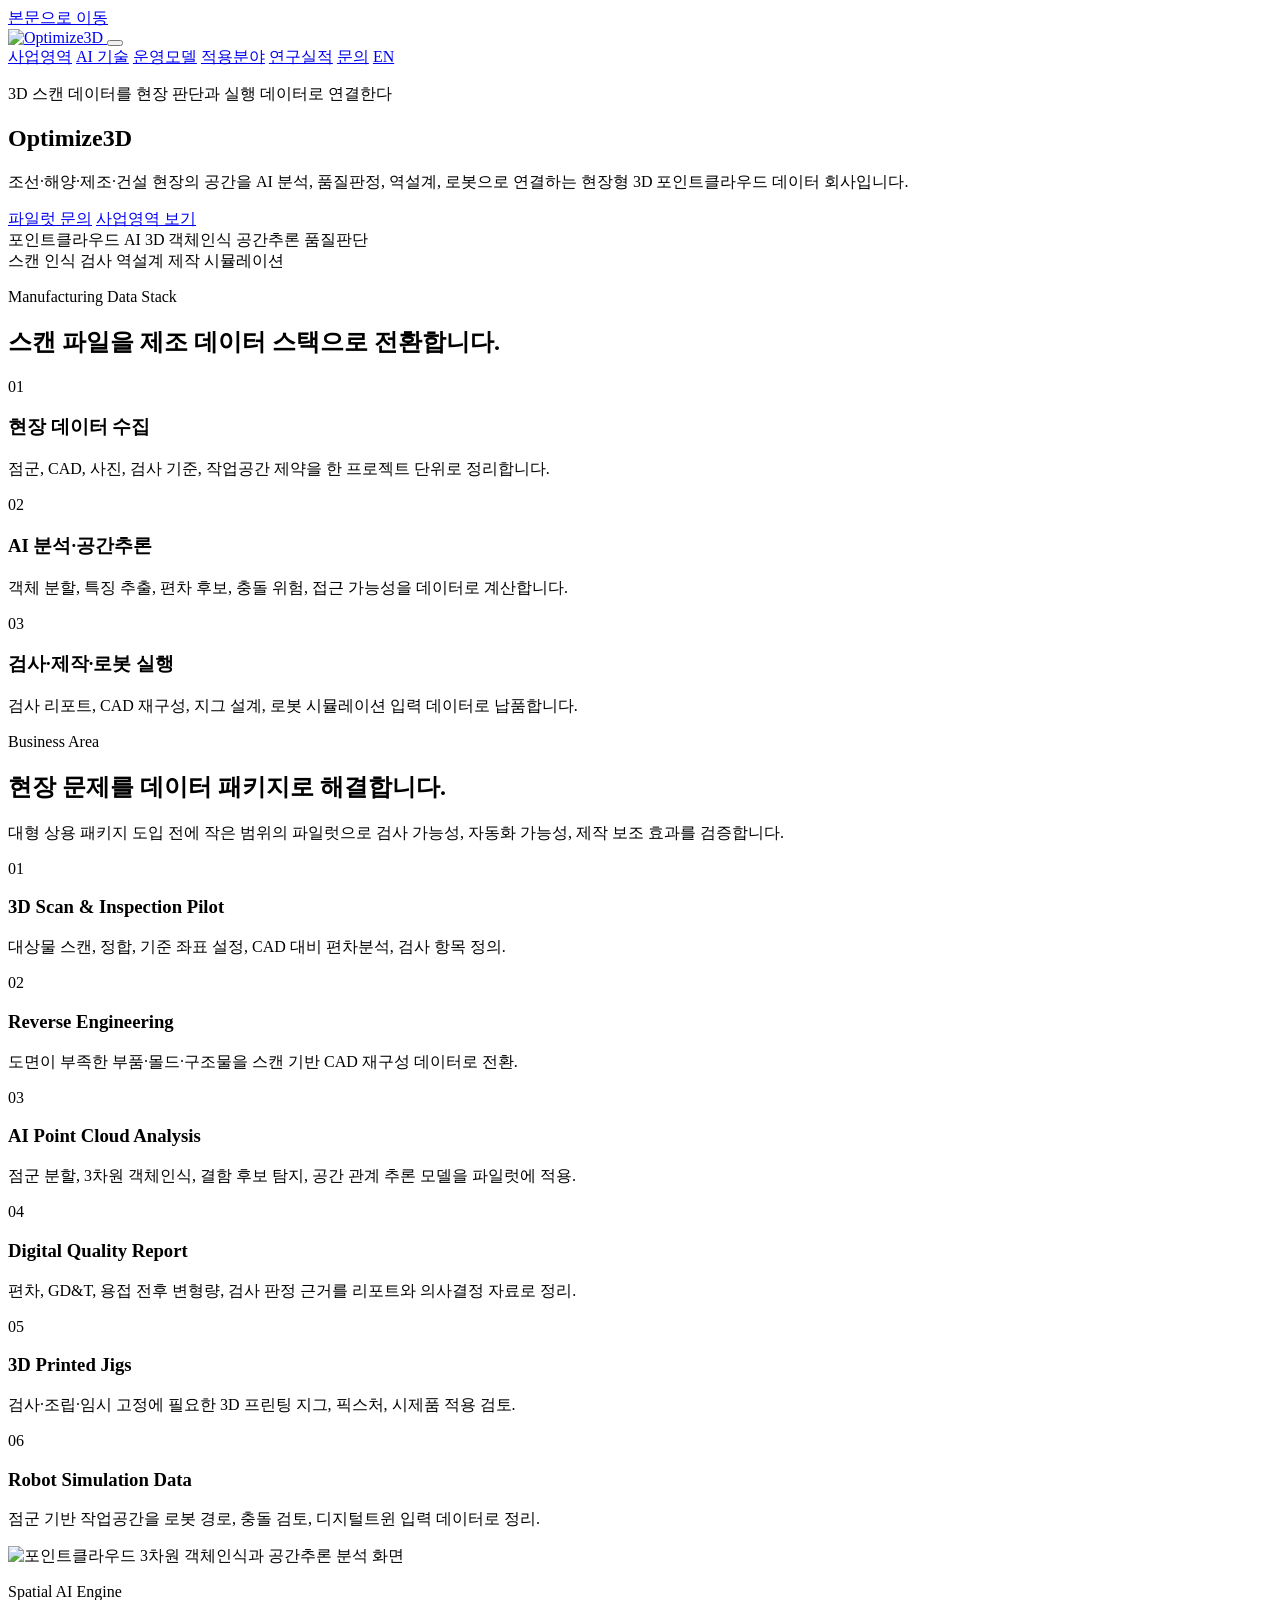
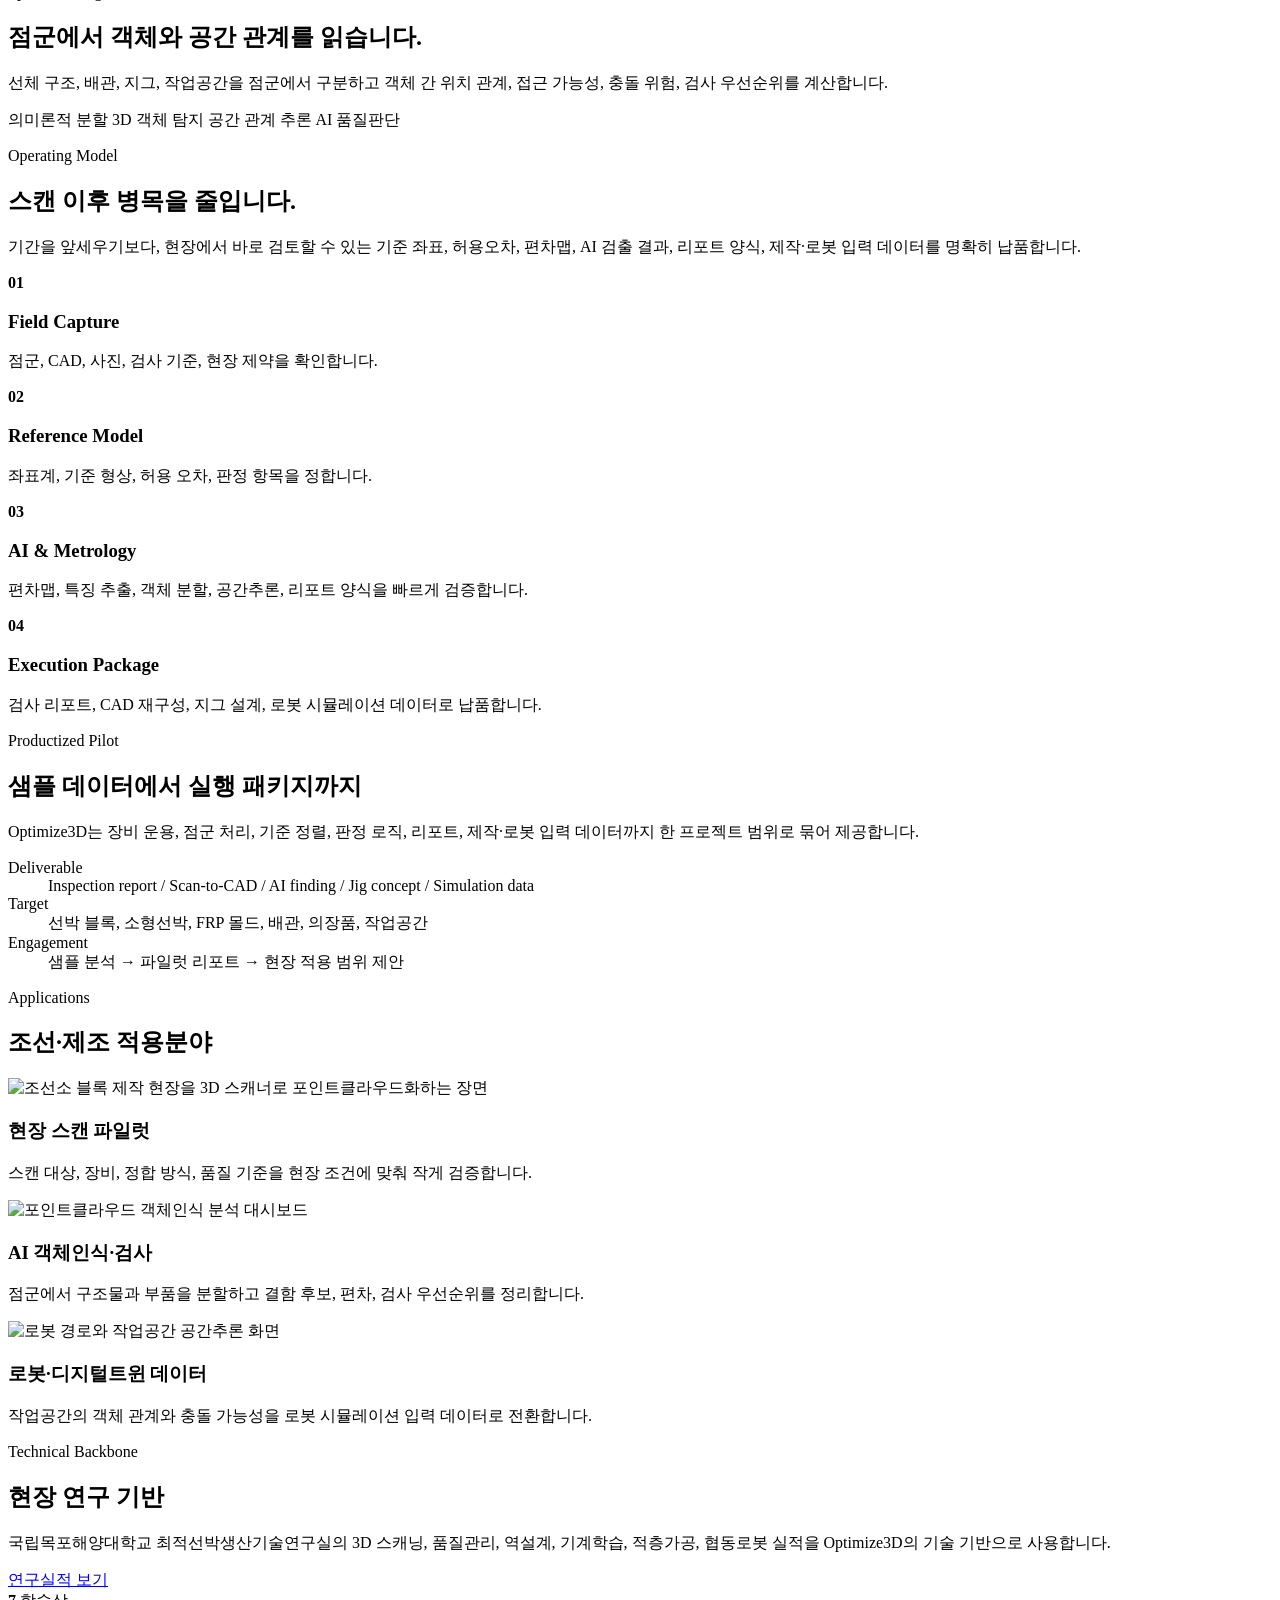
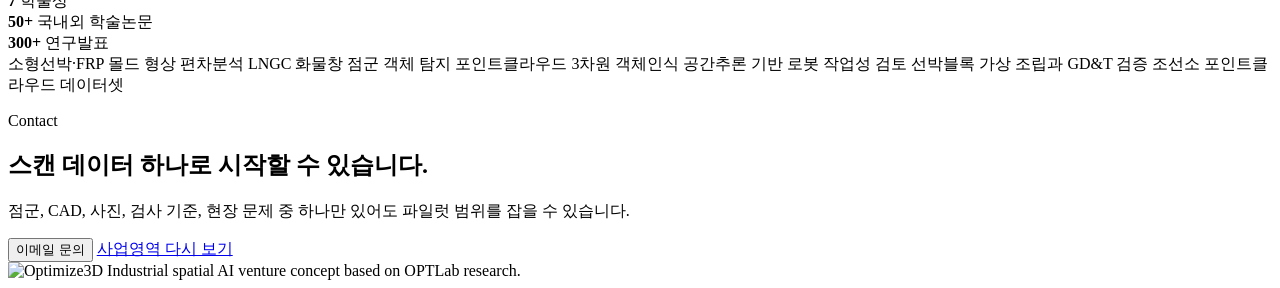
==== index.html @ 633547a8 "Add search metadata for GitHub Pages" ====
<!doctype html>
<html lang="ko">
<head>
  <meta charset="utf-8">
  <meta name="viewport" content="width=device-width, initial-scale=1">
  <title>Optimize3D | 현장을 위한 3D Point Cloud AI</title>
  <meta name="description" content="Optimize3D는 조선·해양·제조·건설 현장의 공간을 포인트클라우드 AI 분석, 품질판정, 역설계, 로봇 실행 데이터로 연결하는 현장형 3D 데이터 회사입니다.">
  <meta name="robots" content="index,follow">
  <link rel="canonical" href="https://optimize3d.github.io/Hompage/">
  <link rel="alternate" hreflang="ko" href="https://optimize3d.github.io/Hompage/">
  <link rel="alternate" hreflang="en" href="https://optimize3d.github.io/Hompage/en/">
  <meta property="og:type" content="website">
  <meta property="og:title" content="Optimize3D | 현장을 위한 3D Point Cloud AI">
  <meta property="og:description" content="조선·해양·제조·건설 현장의 공간을 AI 분석, 품질판정, 역설계, 로봇으로 연결하는 현장형 3D 포인트클라우드 데이터 회사입니다.">
  <meta property="og:url" content="https://optimize3d.github.io/Hompage/">
  <meta property="og:image" content="https://optimize3d.github.io/Hompage/assets/images/shipyard-pointcloud-hero.png">
  <link rel="icon" href="assets/brand/favicon.svg" type="image/svg+xml">
  <link rel="stylesheet" href="assets/css/styles.css">
</head>
<body>
  <a class="skip-link" href="#main">본문으로 이동</a>

  <header class="site-header" id="top">
    <nav class="nav" aria-label="주요 메뉴">
      <a class="brand" href="#top" aria-label="Optimize3D 홈">
        <img src="assets/brand/optimize3d-logo.svg" alt="Optimize3D">
      </a>
      <button class="nav-toggle" type="button" aria-expanded="false" aria-controls="nav-links">
        <span></span>
        <span></span>
        <span></span>
      </button>
      <div class="nav-links" id="nav-links">
        <a href="#business">사업영역</a>
        <a href="#ai">AI 기술</a>
        <a href="#platform">운영모델</a>
        <a href="#applications">적용분야</a>
        <a href="research.html">연구실적</a>
        <a href="#contact">문의</a>
        <a class="language-link" href="en/index.html" lang="en">EN</a>
      </div>
    </nav>
  </header>

  <main id="main">
    <section class="hero" aria-labelledby="hero-title">
      <div class="hero-inner">
        <div class="hero-copy">
          <p class="eyebrow">3D 스캔 데이터를 현장 판단과 실행 데이터로 연결한다</p>
          <h1 id="hero-title">Optimize3D</h1>
          <p class="hero-lead">조선·해양·제조·건설 현장의 공간을 AI 분석, 품질판정, 역설계, 로봇으로 연결하는 현장형 3D 포인트클라우드 데이터 회사입니다.</p>
          <div class="hero-actions">
            <a class="button primary" href="#contact">파일럿 문의</a>
            <a class="button secondary" href="#business">사업영역 보기</a>
          </div>
          <div class="hero-tags" aria-label="핵심 역량">
            <span>포인트클라우드 AI</span>
            <span>3D 객체인식</span>
            <span>공간추론</span>
            <span>품질판단</span>
          </div>
        </div>
      </div>
    </section>

    <section class="quick-line" aria-label="Optimize3D 요약">
      <div>
        <span>스캔</span>
        <span>인식</span>
        <span>검사</span>
        <span>역설계</span>
        <span>제작</span>
        <span>시뮬레이션</span>
      </div>
    </section>

    <section class="solution-stack" aria-labelledby="stack-title">
      <div class="stack-inner">
        <div class="stack-head">
          <p class="kicker">Manufacturing Data Stack</p>
          <h2 id="stack-title">스캔 파일을 제조 데이터 스택으로 전환합니다.</h2>
        </div>
        <div class="stack-grid">
          <article>
            <span>01</span>
            <h3>현장 데이터 수집</h3>
            <p>점군, CAD, 사진, 검사 기준, 작업공간 제약을 한 프로젝트 단위로 정리합니다.</p>
          </article>
          <article>
            <span>02</span>
            <h3>AI 분석·공간추론</h3>
            <p>객체 분할, 특징 추출, 편차 후보, 충돌 위험, 접근 가능성을 데이터로 계산합니다.</p>
          </article>
          <article>
            <span>03</span>
            <h3>검사·제작·로봇 실행</h3>
            <p>검사 리포트, CAD 재구성, 지그 설계, 로봇 시뮬레이션 입력 데이터로 납품합니다.</p>
          </article>
        </div>
      </div>
    </section>

    <section class="section business-section" id="business" aria-labelledby="business-title">
      <div class="section-head compact">
        <p class="kicker">Business Area</p>
        <h2 id="business-title">현장 문제를 데이터 패키지로 해결합니다.</h2>
        <p class="lead">대형 상용 패키지 도입 전에 작은 범위의 파일럿으로 검사 가능성, 자동화 가능성, 제작 보조 효과를 검증합니다.</p>
      </div>
      <div class="business-grid">
        <article>
          <span>01</span>
          <h3>3D Scan &amp; Inspection Pilot</h3>
          <p>대상물 스캔, 정합, 기준 좌표 설정, CAD 대비 편차분석, 검사 항목 정의.</p>
        </article>
        <article>
          <span>02</span>
          <h3>Reverse Engineering</h3>
          <p>도면이 부족한 부품·몰드·구조물을 스캔 기반 CAD 재구성 데이터로 전환.</p>
        </article>
        <article>
          <span>03</span>
          <h3>AI Point Cloud Analysis</h3>
          <p>점군 분할, 3차원 객체인식, 결함 후보 탐지, 공간 관계 추론 모델을 파일럿에 적용.</p>
        </article>
        <article>
          <span>04</span>
          <h3>Digital Quality Report</h3>
          <p>편차, GD&amp;T, 용접 전후 변형량, 검사 판정 근거를 리포트와 의사결정 자료로 정리.</p>
        </article>
        <article>
          <span>05</span>
          <h3>3D Printed Jigs</h3>
          <p>검사·조립·임시 고정에 필요한 3D 프린팅 지그, 픽스처, 시제품 적용 검토.</p>
        </article>
        <article>
          <span>06</span>
          <h3>Robot Simulation Data</h3>
          <p>점군 기반 작업공간을 로봇 경로, 충돌 검토, 디지털트윈 입력 데이터로 정리.</p>
        </article>
      </div>
    </section>

    <section class="section ai-section" id="ai" aria-labelledby="ai-title">
      <div class="ai-visual">
        <img src="assets/images/ai-pointcloud-recognition.png" alt="포인트클라우드 3차원 객체인식과 공간추론 분석 화면">
      </div>
      <div class="ai-copy">
        <p class="kicker">Spatial AI Engine</p>
        <h2 id="ai-title">점군에서 객체와 공간 관계를 읽습니다.</h2>
        <p>선체 구조, 배관, 지그, 작업공간을 점군에서 구분하고 객체 간 위치 관계, 접근 가능성, 충돌 위험, 검사 우선순위를 계산합니다.</p>
        <div class="ai-list">
          <span>의미론적 분할</span>
          <span>3D 객체 탐지</span>
          <span>공간 관계 추론</span>
          <span>AI 품질판단</span>
        </div>
      </div>
    </section>

    <section class="section platform-section" id="platform" aria-labelledby="platform-title">
      <div class="platform-copy">
        <p class="kicker">Operating Model</p>
        <h2 id="platform-title">스캔 이후 병목을 줄입니다.</h2>
        <p>기간을 앞세우기보다, 현장에서 바로 검토할 수 있는 기준 좌표, 허용오차, 편차맵, AI 검출 결과, 리포트 양식, 제작·로봇 입력 데이터를 명확히 납품합니다.</p>
      </div>
      <div class="workflow-board" aria-label="Optimize3D 파일럿 프로세스">
        <article>
          <strong>01</strong>
          <h3>Field Capture</h3>
          <p>점군, CAD, 사진, 검사 기준, 현장 제약을 확인합니다.</p>
        </article>
        <article>
          <strong>02</strong>
          <h3>Reference Model</h3>
          <p>좌표계, 기준 형상, 허용 오차, 판정 항목을 정합니다.</p>
        </article>
        <article>
          <strong>03</strong>
          <h3>AI &amp; Metrology</h3>
          <p>편차맵, 특징 추출, 객체 분할, 공간추론, 리포트 양식을 빠르게 검증합니다.</p>
        </article>
        <article>
          <strong>04</strong>
          <h3>Execution Package</h3>
          <p>검사 리포트, CAD 재구성, 지그 설계, 로봇 시뮬레이션 데이터로 납품합니다.</p>
        </article>
      </div>
    </section>

    <section class="section product-section" aria-labelledby="product-title">
      <div class="product-panel">
        <div>
          <p class="kicker">Productized Pilot</p>
          <h2 id="product-title">샘플 데이터에서 실행 패키지까지</h2>
          <p>Optimize3D는 장비 운용, 점군 처리, 기준 정렬, 판정 로직, 리포트, 제작·로봇 입력 데이터까지 한 프로젝트 범위로 묶어 제공합니다.</p>
        </div>
        <dl>
          <div>
            <dt>Deliverable</dt>
            <dd>Inspection report / Scan-to-CAD / AI finding / Jig concept / Simulation data</dd>
          </div>
          <div>
            <dt>Target</dt>
            <dd>선박 블록, 소형선박, FRP 몰드, 배관, 의장품, 작업공간</dd>
          </div>
          <div>
            <dt>Engagement</dt>
            <dd>샘플 분석 → 파일럿 리포트 → 현장 적용 범위 제안</dd>
          </div>
        </dl>
      </div>
    </section>

    <section class="section applications-section" id="applications" aria-labelledby="applications-title">
      <div class="section-head compact">
        <p class="kicker">Applications</p>
        <h2 id="applications-title">조선·제조 적용분야</h2>
      </div>
      <div class="application-grid">
        <article>
          <img src="assets/images/shipyard-pointcloud-hero.png" alt="조선소 블록 제작 현장을 3D 스캐너로 포인트클라우드화하는 장면">
          <div>
            <h3>현장 스캔 파일럿</h3>
            <p>스캔 대상, 장비, 정합 방식, 품질 기준을 현장 조건에 맞춰 작게 검증합니다.</p>
          </div>
        </article>
        <article>
          <img src="assets/images/ai-pointcloud-recognition.png" alt="포인트클라우드 객체인식 분석 대시보드">
          <div>
            <h3>AI 객체인식·검사</h3>
            <p>점군에서 구조물과 부품을 분할하고 결함 후보, 편차, 검사 우선순위를 정리합니다.</p>
          </div>
        </article>
        <article>
          <img src="assets/images/spatial-reasoning-robot.png" alt="로봇 경로와 작업공간 공간추론 화면">
          <div>
            <h3>로봇·디지털트윈 데이터</h3>
            <p>작업공간의 객체 관계와 충돌 가능성을 로봇 시뮬레이션 입력 데이터로 전환합니다.</p>
          </div>
        </article>
      </div>
    </section>

    <section class="section proof-section" id="proof" aria-labelledby="proof-title">
      <div class="proof-copy">
        <p class="kicker">Technical Backbone</p>
        <h2 id="proof-title">현장 연구 기반</h2>
        <p>국립목포해양대학교 최적선박생산기술연구실의 3D 스캐닝, 품질관리, 역설계, 기계학습, 적층가공, 협동로봇 실적을 Optimize3D의 기술 기반으로 사용합니다.</p>
        <div class="proof-actions">
          <a class="button secondary" href="research.html">연구실적 보기</a>
        </div>
      </div>
      <div class="proof-evidence">
        <div class="proof-stats" aria-label="OPTLab 연구실적 요약">
          <article>
            <strong>7</strong>
            <span>학술상</span>
          </article>
          <article>
            <strong>50+</strong>
            <span>국내외 학술논문</span>
          </article>
          <article>
            <strong>300+</strong>
            <span>연구발표</span>
          </article>
        </div>
        <div class="proof-list">
          <span>소형선박·FRP 몰드 형상 편차분석</span>
          <span>LNGC 화물창 점군 객체 탐지</span>
          <span>포인트클라우드 3차원 객체인식</span>
          <span>공간추론 기반 로봇 작업성 검토</span>
          <span>선박블록 가상 조립과 GD&amp;T 검증</span>
          <span>조선소 포인트클라우드 데이터셋</span>
        </div>
      </div>
    </section>

    <section class="cta-section" id="contact" aria-labelledby="contact-title">
      <div class="cta-inner">
        <p class="kicker">Contact</p>
        <h2 id="contact-title">스캔 데이터 하나로 시작할 수 있습니다.</h2>
        <p>점군, CAD, 사진, 검사 기준, 현장 문제 중 하나만 있어도 파일럿 범위를 잡을 수 있습니다.</p>
        <div class="cta-actions">
          <button class="button primary" type="button" data-email-button>이메일 문의</button>
          <a class="button secondary" href="#business">사업영역 다시 보기</a>
        </div>
        <noscript>
          <p class="contact-fallback">이메일 문의 버튼은 JavaScript 활성화 후 사용할 수 있습니다.</p>
        </noscript>
      </div>
    </section>
  </main>

  <footer class="site-footer">
    <div>
      <img src="assets/brand/optimize3d-logo.svg" alt="Optimize3D">
      <span>Industrial spatial AI venture concept based on OPTLab research.</span>
    </div>
  </footer>

  <script src="assets/js/main.js"></script>
</body>
</html>
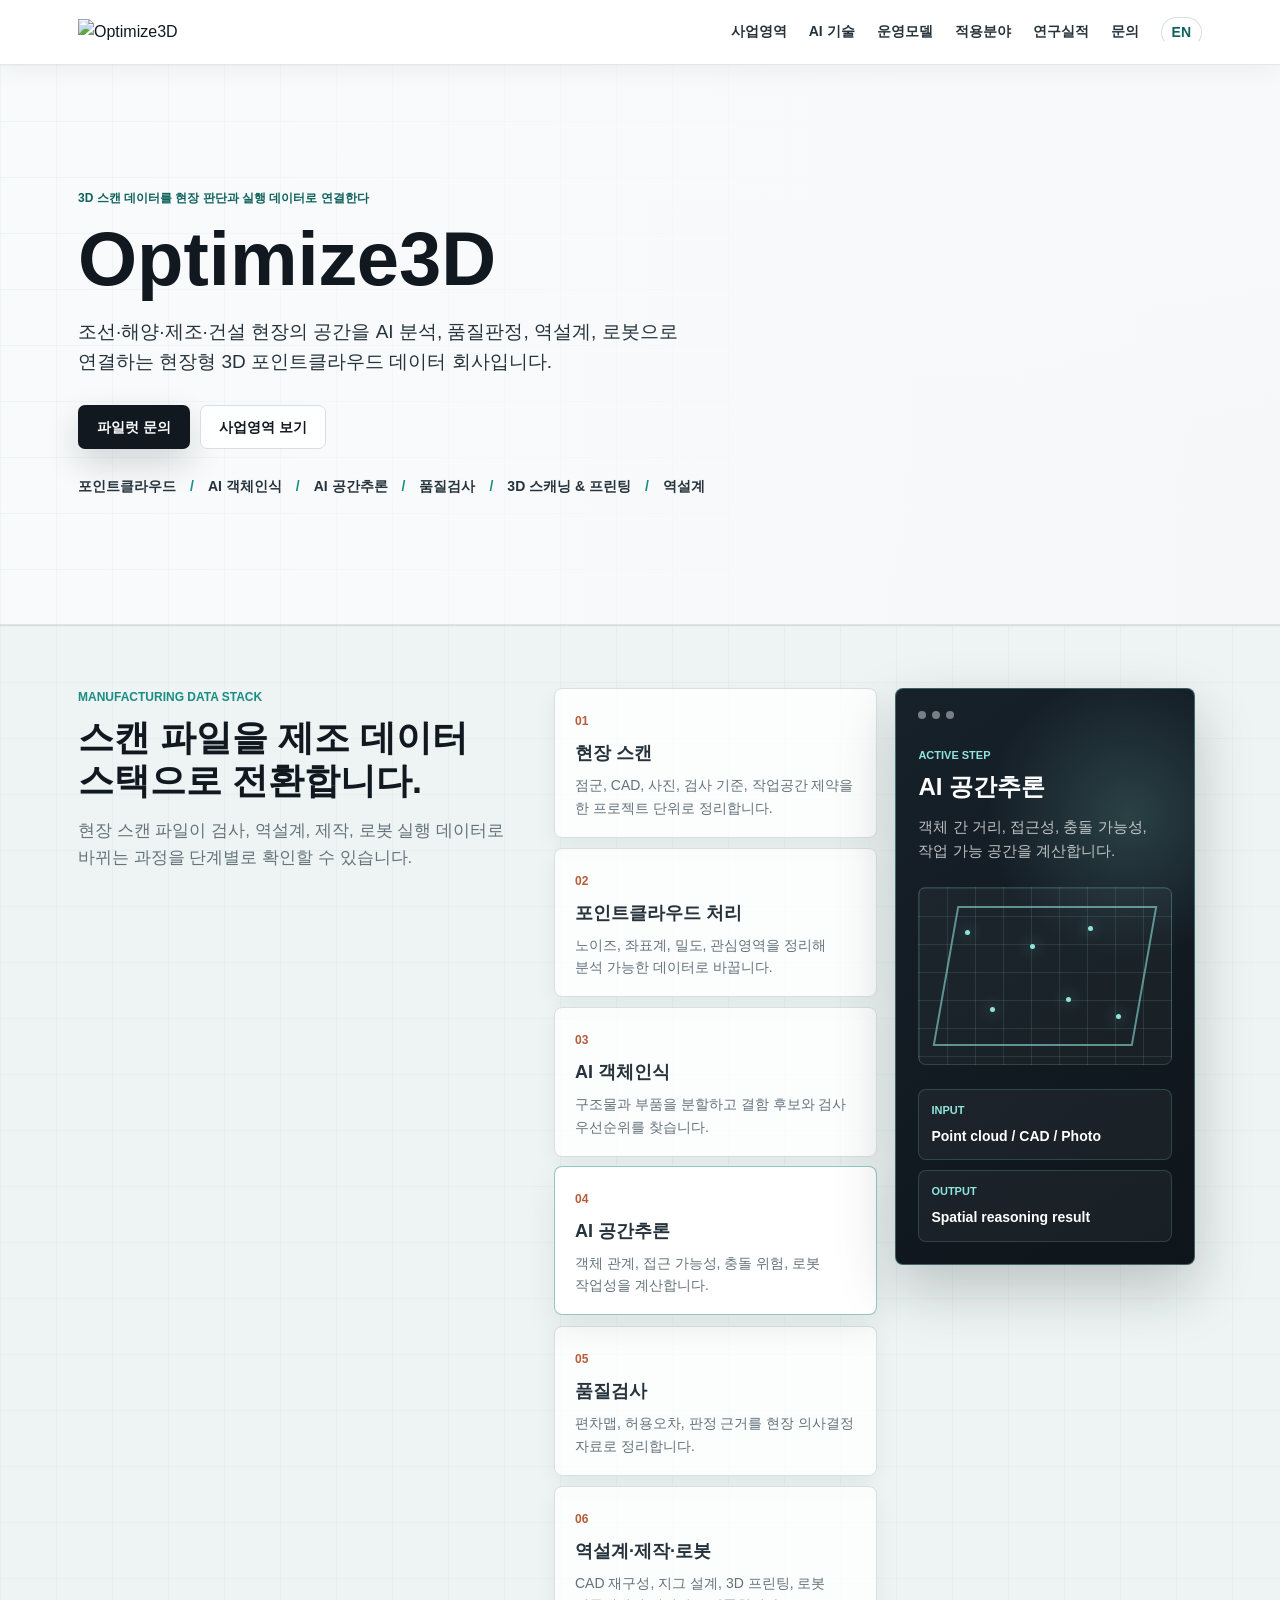
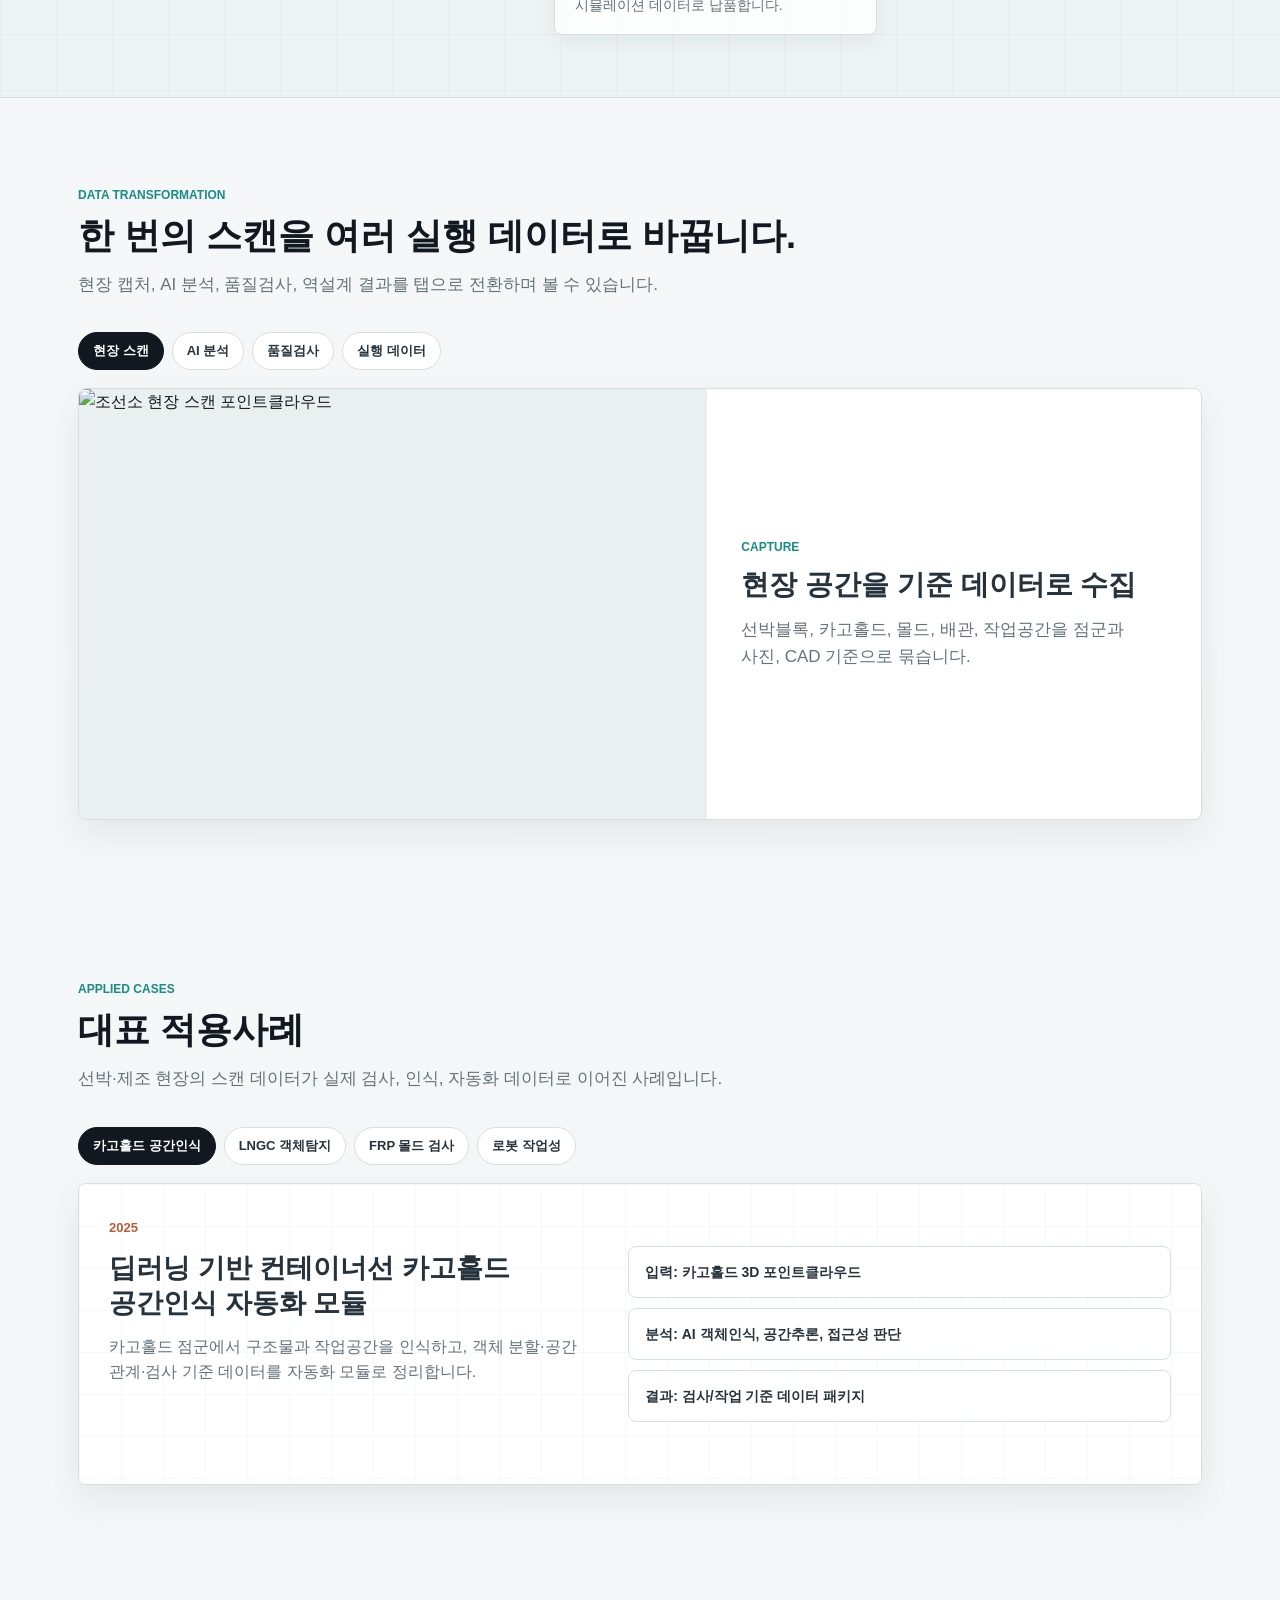
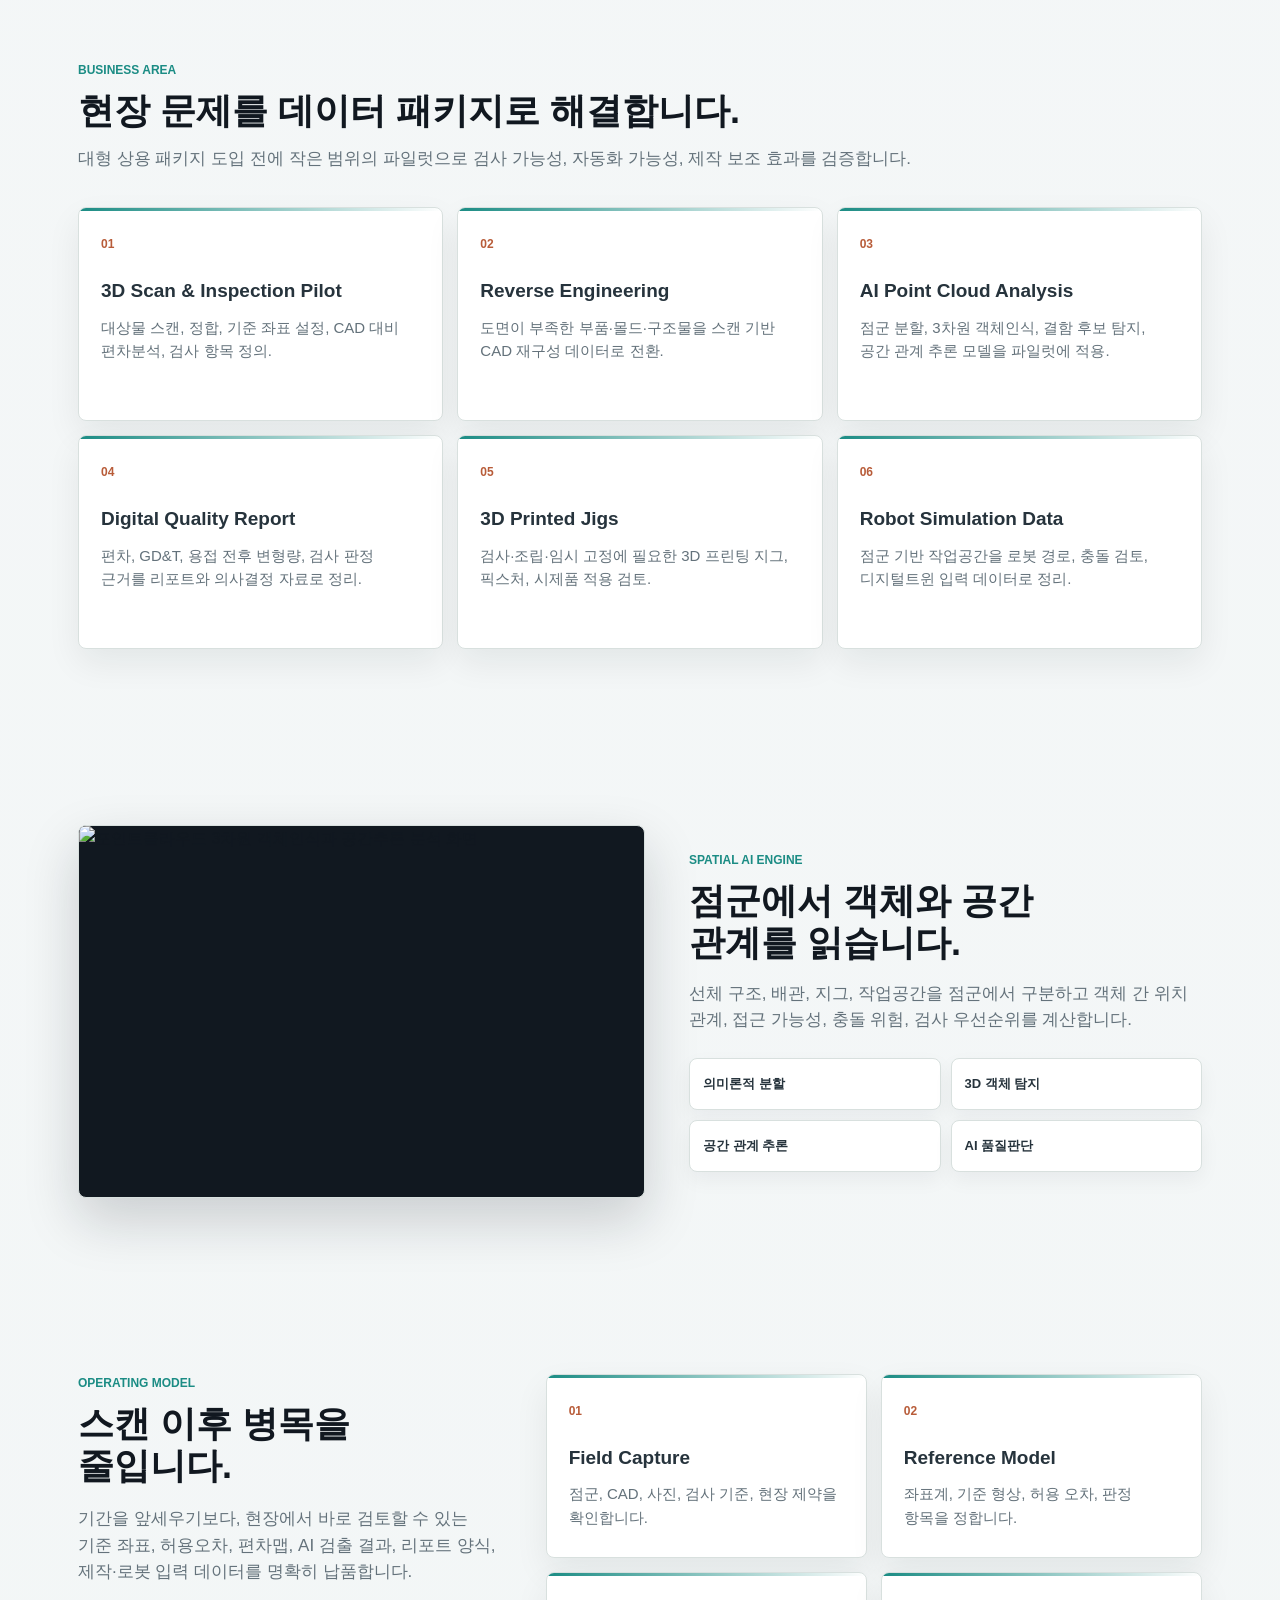
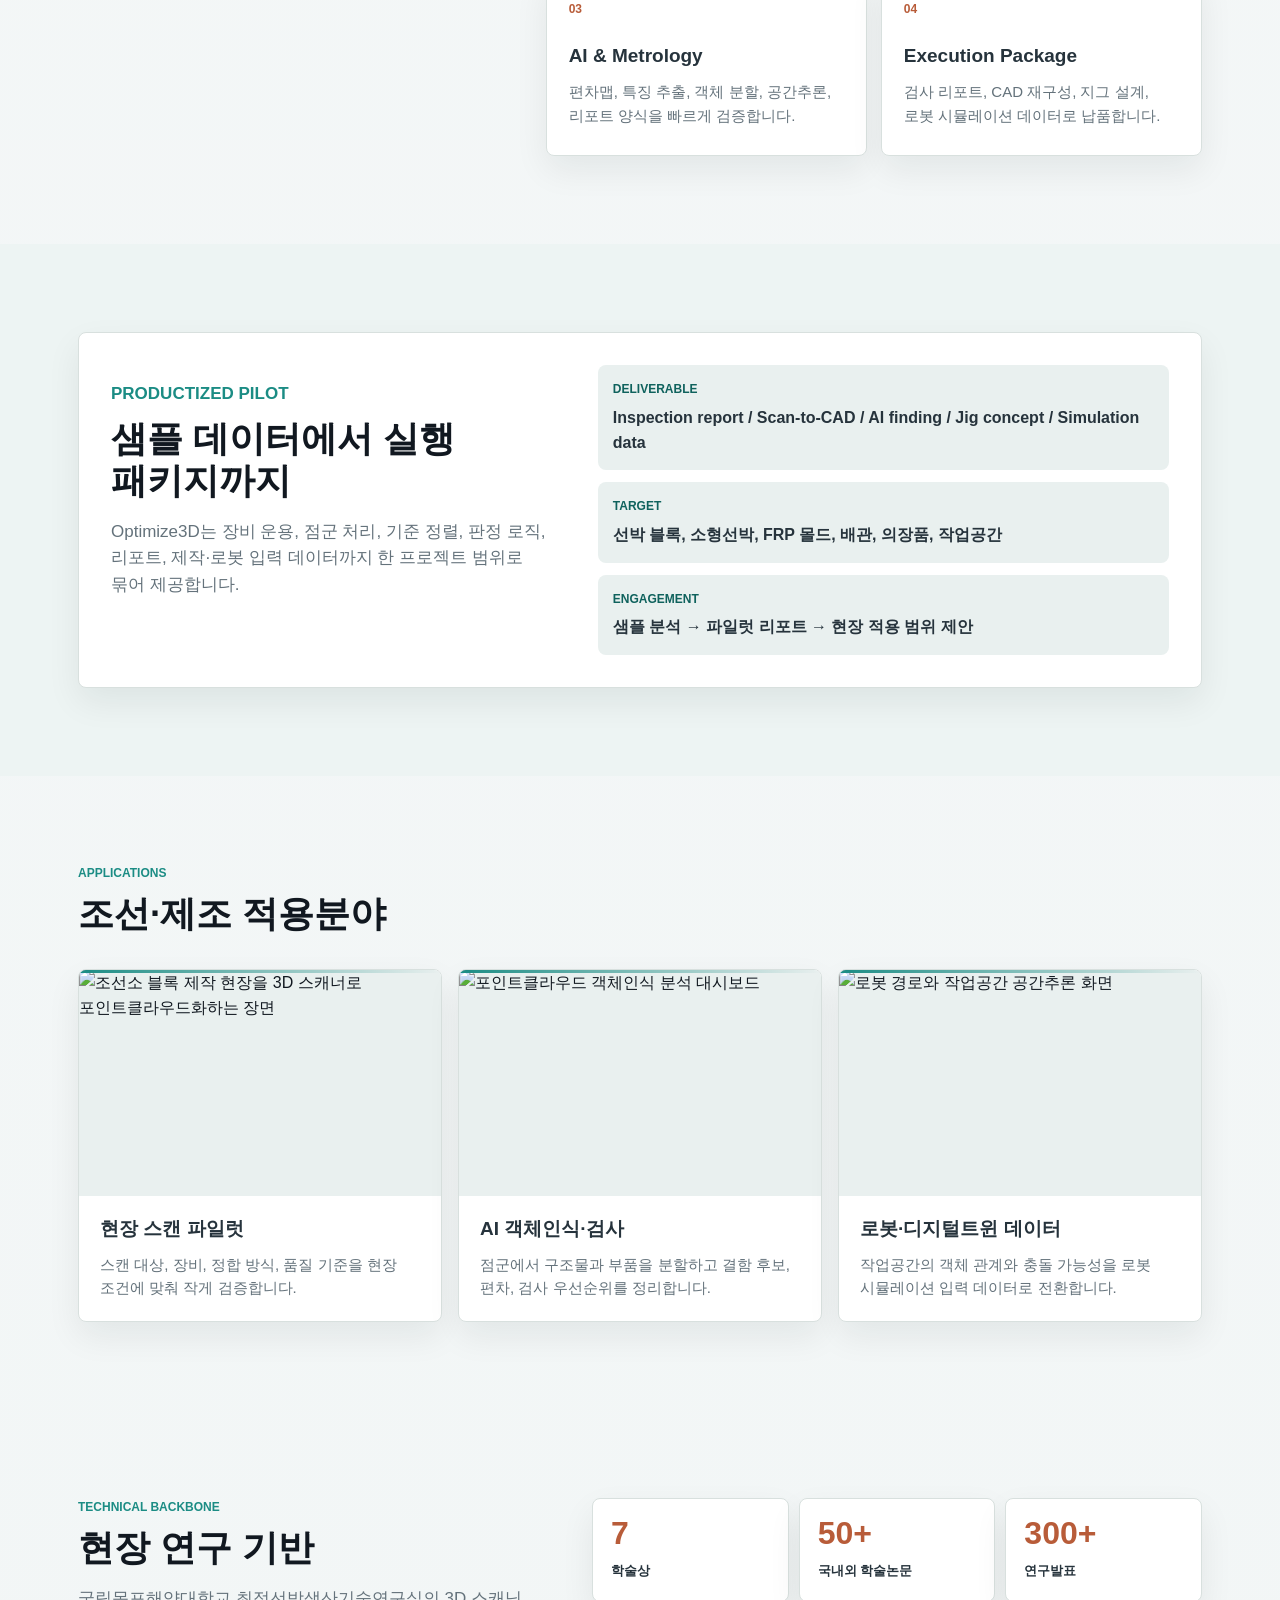
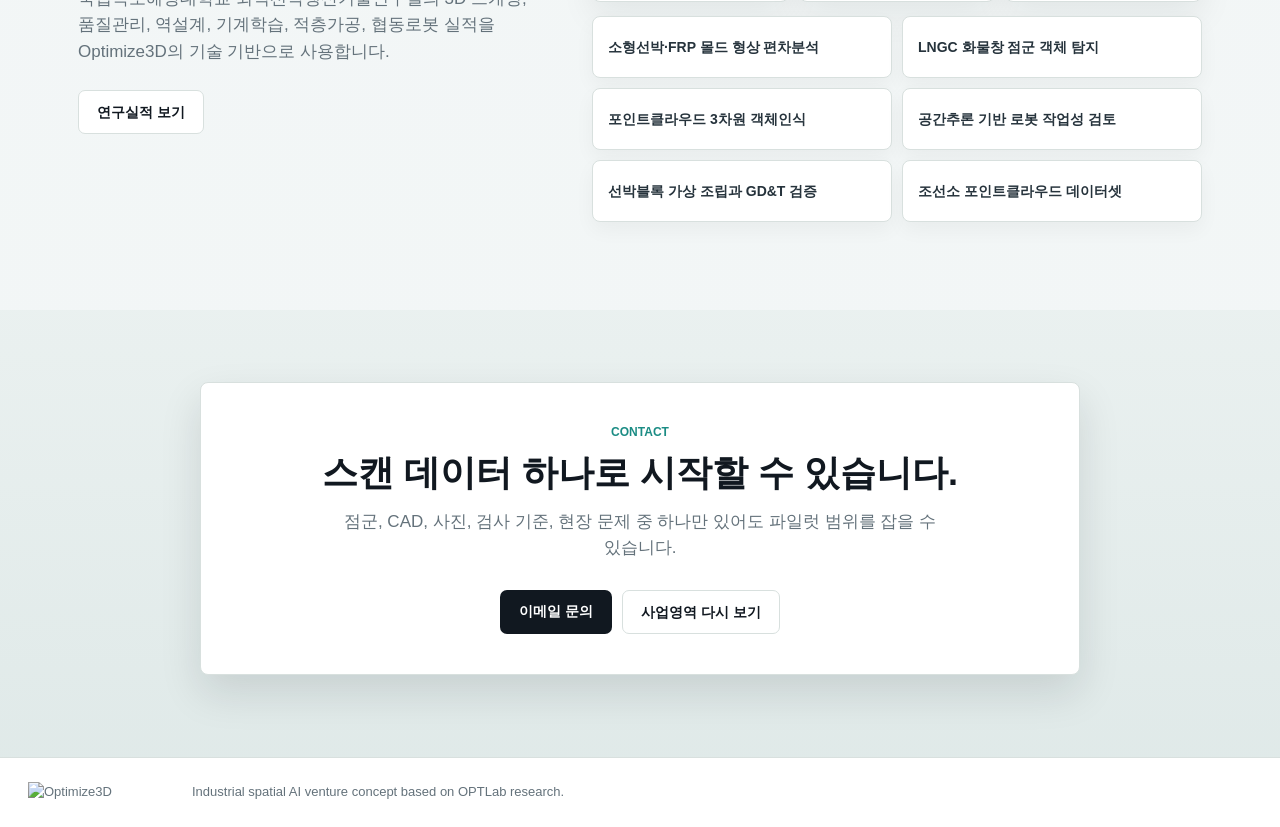
==== commit 635dbac0: "Add interactive homepage sections" ====
--- a/index.html
+++ b/index.html
@@ -15,7 +15,7 @@
   <meta property="og:url" content="https://optimize3d.github.io/Hompage/">
   <meta property="og:image" content="https://optimize3d.github.io/Hompage/assets/images/shipyard-pointcloud-hero.png">
   <link rel="icon" href="assets/brand/favicon.svg" type="image/svg+xml">
-  <link rel="stylesheet" href="assets/css/styles.css">
+  <link rel="stylesheet" href="assets/css/styles.css?v=20260708a">
 </head>
 <body>
   <a class="skip-link" href="#main">본문으로 이동</a>
@@ -23,7 +23,7 @@
   <header class="site-header" id="top">
     <nav class="nav" aria-label="주요 메뉴">
       <a class="brand" href="#top" aria-label="Optimize3D 홈">
-        <img src="assets/brand/optimize3d-logo.svg" alt="Optimize3D">
+        <img src="assets/brand/optimize3d-logo.svg?v=20260707a" alt="Optimize3D">
       </a>
       <button class="nav-toggle" type="button" aria-expanded="false" aria-controls="nav-links">
         <span></span>
@@ -54,23 +54,14 @@
             <a class="button secondary" href="#business">사업영역 보기</a>
           </div>
           <div class="hero-tags" aria-label="핵심 역량">
-            <span>포인트클라우드 AI</span>
-            <span>3D 객체인식</span>
-            <span>공간추론</span>
-            <span>품질판단</span>
-          </div>
-        </div>
-      </div>
-    </section>
-
-    <section class="quick-line" aria-label="Optimize3D 요약">
-      <div>
-        <span>스캔</span>
-        <span>인식</span>
-        <span>검사</span>
-        <span>역설계</span>
-        <span>제작</span>
-        <span>시뮬레이션</span>
+            <span>포인트클라우드</span>
+            <span>AI 객체인식</span>
+            <span>AI 공간추론</span>
+            <span>품질검사</span>
+            <span>3D 스캐닝 &amp; 프린팅</span>
+            <span>역설계</span>
+          </div>
+        </div>
       </div>
     </section>
 
@@ -79,24 +70,179 @@
         <div class="stack-head">
           <p class="kicker">Manufacturing Data Stack</p>
           <h2 id="stack-title">스캔 파일을 제조 데이터 스택으로 전환합니다.</h2>
-        </div>
-        <div class="stack-grid">
-          <article>
+          <p>현장 스캔 파일이 검사, 역설계, 제작, 로봇 실행 데이터로 바뀌는 과정을 단계별로 확인할 수 있습니다.</p>
+        </div>
+        <div class="pipeline-shell" data-pipeline>
+          <div class="pipeline-steps">
+          <article data-pipeline-step data-pipeline-title="현장 스캔 데이터" data-pipeline-body="대상물, 좌표계, 사진, CAD, 검사 기준을 한 프로젝트 단위로 묶습니다." data-pipeline-output="Point cloud / CAD / Photo">
             <span>01</span>
-            <h3>현장 데이터 수집</h3>
+            <h3>현장 스캔</h3>
             <p>점군, CAD, 사진, 검사 기준, 작업공간 제약을 한 프로젝트 단위로 정리합니다.</p>
           </article>
-          <article>
+          <article data-pipeline-step data-pipeline-title="점군 정합·정리" data-pipeline-body="대용량 점군을 기준 좌표에 정렬하고, 분석 가능한 밀도와 구조로 정리합니다." data-pipeline-output="Registered point cloud">
             <span>02</span>
-            <h3>AI 분석·공간추론</h3>
-            <p>객체 분할, 특징 추출, 편차 후보, 충돌 위험, 접근 가능성을 데이터로 계산합니다.</p>
-          </article>
-          <article>
+            <h3>포인트클라우드 처리</h3>
+            <p>노이즈, 좌표계, 밀도, 관심영역을 정리해 분석 가능한 데이터로 바꿉니다.</p>
+          </article>
+          <article data-pipeline-step data-pipeline-title="AI 객체인식" data-pipeline-body="블록, 보강재, 배관, 작업공간, 지그 후보를 분할하고 객체 단위로 인식합니다." data-pipeline-output="Object labels / Segments">
             <span>03</span>
-            <h3>검사·제작·로봇 실행</h3>
-            <p>검사 리포트, CAD 재구성, 지그 설계, 로봇 시뮬레이션 입력 데이터로 납품합니다.</p>
-          </article>
-        </div>
+            <h3>AI 객체인식</h3>
+            <p>구조물과 부품을 분할하고 결함 후보와 검사 우선순위를 찾습니다.</p>
+          </article>
+          <article data-pipeline-step data-pipeline-title="AI 공간추론" data-pipeline-body="객체 간 거리, 접근성, 충돌 가능성, 작업 가능 공간을 계산합니다." data-pipeline-output="Spatial reasoning result">
+            <span>04</span>
+            <h3>AI 공간추론</h3>
+            <p>객체 관계, 접근 가능성, 충돌 위험, 로봇 작업성을 계산합니다.</p>
+          </article>
+          <article data-pipeline-step data-pipeline-title="품질검사 리포트" data-pipeline-body="CAD 기준 편차, GD&amp;T, 허용오차, 합격/보류 판단 근거를 리포트로 정리합니다." data-pipeline-output="Deviation map / Report">
+            <span>05</span>
+            <h3>품질검사</h3>
+            <p>편차맵, 허용오차, 판정 근거를 현장 의사결정 자료로 정리합니다.</p>
+          </article>
+          <article data-pipeline-step data-pipeline-title="실행 데이터 패키지" data-pipeline-body="역설계 CAD, 3D 프린팅 지그, 로봇 시뮬레이션 입력 데이터까지 연결합니다." data-pipeline-output="CAD / Jig / Robot data">
+            <span>06</span>
+            <h3>역설계·제작·로봇</h3>
+            <p>CAD 재구성, 지그 설계, 3D 프린팅, 로봇 시뮬레이션 데이터로 납품합니다.</p>
+          </article>
+          </div>
+          <aside class="pipeline-visual" aria-label="파이프라인 상태">
+            <div class="pipeline-screen">
+              <div class="screen-toolbar">
+                <span></span>
+                <span></span>
+                <span></span>
+              </div>
+              <p class="screen-kicker">ACTIVE STEP</p>
+              <h3 data-pipeline-visual-title>현장 스캔 데이터</h3>
+              <p data-pipeline-visual-body>대상물, 좌표계, 사진, CAD, 검사 기준을 한 프로젝트 단위로 묶습니다.</p>
+              <div class="scan-map" aria-hidden="true">
+                <span></span><span></span><span></span><span></span><span></span><span></span>
+              </div>
+              <dl>
+                <div>
+                  <dt>Input</dt>
+                  <dd>Point cloud / CAD / Photo</dd>
+                </div>
+                <div>
+                  <dt>Output</dt>
+                  <dd data-pipeline-visual-output>Point cloud / CAD / Photo</dd>
+                </div>
+              </dl>
+            </div>
+          </aside>
+        </div>
+      </div>
+    </section>
+
+    <section class="section compare-section" aria-labelledby="compare-title" data-tab-group>
+      <div class="section-head compact">
+        <p class="kicker">Data Transformation</p>
+        <h2 id="compare-title">한 번의 스캔을 여러 실행 데이터로 바꿉니다.</h2>
+        <p class="lead">현장 캡처, AI 분석, 품질검사, 역설계 결과를 탭으로 전환하며 볼 수 있습니다.</p>
+      </div>
+      <div class="tab-controls" role="tablist" aria-label="데이터 전환 단계">
+        <button type="button" role="tab" aria-selected="true" data-tab-target="compare-scan">현장 스캔</button>
+        <button type="button" role="tab" aria-selected="false" data-tab-target="compare-ai">AI 분석</button>
+        <button type="button" role="tab" aria-selected="false" data-tab-target="compare-report">품질검사</button>
+        <button type="button" role="tab" aria-selected="false" data-tab-target="compare-output">실행 데이터</button>
+      </div>
+      <div class="compare-stage">
+        <article class="tab-panel is-active" id="compare-scan" role="tabpanel">
+          <img src="assets/images/shipyard-pointcloud-hero.png" alt="조선소 현장 스캔 포인트클라우드">
+          <div>
+            <p class="kicker">Capture</p>
+            <h3>현장 공간을 기준 데이터로 수집</h3>
+            <p>선박블록, 카고홀드, 몰드, 배관, 작업공간을 점군과 사진, CAD 기준으로 묶습니다.</p>
+          </div>
+        </article>
+        <article class="tab-panel" id="compare-ai" role="tabpanel" hidden>
+          <img src="assets/images/ai-pointcloud-recognition.png" alt="AI 객체인식 및 공간추론 분석 화면">
+          <div>
+            <p class="kicker">Analyze</p>
+            <h3>AI 객체인식과 공간추론</h3>
+            <p>구조물과 부품을 분할하고 객체 관계, 접근 가능성, 충돌 위험을 계산합니다.</p>
+          </div>
+        </article>
+        <article class="tab-panel" id="compare-report" role="tabpanel" hidden>
+          <img src="assets/images/hull-deviation-real.png" alt="선체 편차 분석과 품질검사 화면">
+          <div>
+            <p class="kicker">Decide</p>
+            <h3>편차맵과 품질판정 근거</h3>
+            <p>CAD 대비 편차, 허용오차, 검사 우선순위, 합격/보류 근거를 리포트로 정리합니다.</p>
+          </div>
+        </article>
+        <article class="tab-panel" id="compare-output" role="tabpanel" hidden>
+          <img src="assets/images/spatial-reasoning-robot.png" alt="로봇 시뮬레이션과 작업공간 데이터">
+          <div>
+            <p class="kicker">Execute</p>
+            <h3>역설계·지그·로봇 데이터로 연결</h3>
+            <p>Scan-to-CAD, 3D 프린팅 지그, 작업공간 디지털트윈, 로봇 경로 검토 데이터로 납품합니다.</p>
+          </div>
+        </article>
+      </div>
+    </section>
+
+    <section class="section case-section" aria-labelledby="case-title" data-tab-group>
+      <div class="section-head compact">
+        <p class="kicker">Applied Cases</p>
+        <h2 id="case-title">대표 적용사례</h2>
+        <p class="lead">선박·제조 현장의 스캔 데이터가 실제 검사, 인식, 자동화 데이터로 이어진 사례입니다.</p>
+      </div>
+      <div class="case-tabs" role="tablist" aria-label="대표 적용사례">
+        <button type="button" role="tab" aria-selected="true" data-tab-target="case-cargo">카고홀드 공간인식</button>
+        <button type="button" role="tab" aria-selected="false" data-tab-target="case-lngc">LNGC 객체탐지</button>
+        <button type="button" role="tab" aria-selected="false" data-tab-target="case-mold">FRP 몰드 검사</button>
+        <button type="button" role="tab" aria-selected="false" data-tab-target="case-robot">로봇 작업성</button>
+      </div>
+      <div class="case-panels">
+        <article class="case-panel tab-panel is-active" id="case-cargo" role="tabpanel">
+          <div>
+            <time>2025</time>
+            <h3>딥러닝 기반 컨테이너선 카고홀드 공간인식 자동화 모듈</h3>
+            <p>카고홀드 점군에서 구조물과 작업공간을 인식하고, 객체 분할·공간 관계·검사 기준 데이터를 자동화 모듈로 정리합니다.</p>
+          </div>
+          <ul>
+            <li>입력: 카고홀드 3D 포인트클라우드</li>
+            <li>분석: AI 객체인식, 공간추론, 접근성 판단</li>
+            <li>결과: 검사/작업 기준 데이터 패키지</li>
+          </ul>
+        </article>
+        <article class="case-panel tab-panel" id="case-lngc" role="tabpanel" hidden>
+          <div>
+            <time>2020-2021</time>
+            <h3>LNGC 화물창 3D 포인트클라우드 객체 탐지</h3>
+            <p>화물창 편평도 계측 과정에서 스캐폴딩 시스템을 탐지·분할하기 위한 딥러닝 기반 점군 처리와 후처리 연구를 수행했습니다.</p>
+          </div>
+          <ul>
+            <li>입력: LNGC 화물창 스캔 데이터</li>
+            <li>분석: 객체 탐지, 의미론적 분할, 후처리</li>
+            <li>결과: 계측 대상 정리 및 검사 효율화</li>
+          </ul>
+        </article>
+        <article class="case-panel tab-panel" id="case-mold" role="tabpanel" hidden>
+          <div>
+            <time>2016-2021</time>
+            <h3>소형선박·FRP 몰드 3D 스캐닝 및 형상 편차분석</h3>
+            <p>소형선박과 양산몰드의 스캔 데이터를 기준 형상과 비교해 정도관리 및 공정개선 가능성을 검증했습니다.</p>
+          </div>
+          <ul>
+            <li>입력: 소형선박, FRP 몰드 스캔 데이터</li>
+            <li>분석: 정합, 편차맵, 품질 기준 검토</li>
+            <li>결과: 몰드 품질관리 및 개선 근거</li>
+          </ul>
+        </article>
+        <article class="case-panel tab-panel" id="case-robot" role="tabpanel" hidden>
+          <div>
+            <time>2025-2026</time>
+            <h3>협동로봇 용접 자동화와 포인트클라우드 표면 추출</h3>
+            <p>협소 선박블록 환경의 점군을 로봇 경로, 충돌 검토, 용접 자동화 입력 데이터로 전환합니다.</p>
+          </div>
+          <ul>
+            <li>입력: 선박블록 작업공간 점군</li>
+            <li>분석: 표면 추출, 경로 후보, 충돌 검토</li>
+            <li>결과: 로봇 시뮬레이션 입력 데이터</li>
+          </ul>
+        </article>
       </div>
     </section>
 
@@ -294,11 +440,11 @@
 
   <footer class="site-footer">
     <div>
-      <img src="assets/brand/optimize3d-logo.svg" alt="Optimize3D">
+      <img src="assets/brand/optimize3d-logo.svg?v=20260707a" alt="Optimize3D">
       <span>Industrial spatial AI venture concept based on OPTLab research.</span>
     </div>
   </footer>
 
-  <script src="assets/js/main.js"></script>
+  <script src="assets/js/main.js?v=20260708a"></script>
 </body>
 </html>
--- a/assets/css/styles.css
+++ b/assets/css/styles.css
@@ -0,0 +1,1655 @@
+:root {
+  --ink: #111820;
+  --ink-2: #26333c;
+  --muted: #64727b;
+  --paper: #f5f7f8;
+  --surface: #ffffff;
+  --soft: #e9f0ef;
+  --line: #d8e0de;
+  --teal: #1b8c84;
+  --teal-2: #0f625d;
+  --aqua: #8fe4dc;
+  --copper: #b85c39;
+  --panel: #17212a;
+  --panel-2: #202c36;
+  --white: #ffffff;
+  --shadow: 0 18px 42px rgba(17, 24, 32, .12);
+  --shadow-soft: 0 14px 34px rgba(17, 24, 32, .07);
+}
+
+* {
+  box-sizing: border-box;
+}
+
+html {
+  scroll-behavior: smooth;
+}
+
+body {
+  margin: 0;
+  background:
+    linear-gradient(180deg, #f8fafb 0%, var(--paper) 420px, #f2f6f6 100%);
+  color: var(--ink);
+  font-family: Inter, Pretendard, "Noto Sans KR", "Apple SD Gothic Neo", Arial, sans-serif;
+  line-height: 1.58;
+  overflow-x: hidden;
+  word-break: keep-all;
+}
+
+a {
+  color: inherit;
+  text-decoration: none;
+}
+
+img {
+  display: block;
+  max-width: 100%;
+}
+
+[hidden] {
+  display: none !important;
+}
+
+p,
+h1,
+h2,
+h3,
+figure,
+dl {
+  margin: 0;
+}
+
+p,
+h1,
+h2,
+h3,
+li,
+a,
+dt,
+dd,
+span {
+  overflow-wrap: break-word;
+}
+
+section[id] {
+  scroll-margin-top: 78px;
+}
+
+h1,
+h2,
+h3,
+.hero-lead,
+.lead {
+  text-wrap: pretty;
+}
+
+.skip-link {
+  position: absolute;
+  left: 16px;
+  top: -80px;
+  z-index: 30;
+  padding: 10px 14px;
+  border-radius: 6px;
+  background: var(--surface);
+  color: var(--ink);
+}
+
+.skip-link:focus {
+  top: 12px;
+}
+
+.site-header {
+  position: sticky;
+  top: 0;
+  z-index: 20;
+  background: rgba(255, 255, 255, .9);
+  border-bottom: 1px solid rgba(17, 24, 32, .1);
+  box-shadow: 0 8px 24px rgba(17, 24, 32, .045);
+  backdrop-filter: blur(16px);
+}
+
+.nav {
+  width: min(1180px, 100%);
+  margin: 0 auto;
+  padding: 12px 28px;
+  display: flex;
+  align-items: center;
+  justify-content: space-between;
+  gap: 24px;
+}
+
+.brand img {
+  width: 186px;
+  height: auto;
+}
+
+.nav-links {
+  display: flex;
+  align-items: center;
+  gap: 22px;
+  color: var(--ink-2);
+  font-size: 14px;
+  font-weight: 850;
+}
+
+.nav-links a {
+  padding: 8px 0;
+  border-bottom: 2px solid transparent;
+  transition: border-color .18s ease, color .18s ease;
+}
+
+.nav-links a:hover {
+  border-color: var(--teal);
+  color: var(--ink);
+}
+
+.language-link {
+  padding: 7px 10px !important;
+  border: 1px solid var(--line);
+  border-radius: 999px;
+  background: var(--surface);
+  color: var(--teal-2) !important;
+  line-height: 1;
+}
+
+.nav-toggle {
+  display: none;
+  width: 42px;
+  height: 42px;
+  border: 1px solid var(--line);
+  border-radius: 8px;
+  background: var(--surface);
+  color: var(--ink);
+}
+
+.nav-toggle span {
+  display: block;
+  width: 18px;
+  height: 2px;
+  margin: 4px auto;
+  background: currentColor;
+}
+
+.hero {
+  position: relative;
+  min-height: 560px;
+  background:
+    linear-gradient(90deg, rgba(248, 250, 251, .98) 0%, rgba(248, 250, 251, .9) 43%, rgba(248, 250, 251, .36) 76%, rgba(248, 250, 251, .18) 100%),
+    url("../images/shipyard-pointcloud-hero.png") center right / cover no-repeat;
+  color: var(--ink);
+  overflow: hidden;
+}
+
+.hero::before {
+  content: "";
+  position: absolute;
+  inset: 0;
+  background:
+    linear-gradient(rgba(27, 140, 132, .08) 1px, transparent 1px),
+    linear-gradient(90deg, rgba(27, 140, 132, .08) 1px, transparent 1px);
+  background-size: 56px 56px;
+  mask-image: linear-gradient(90deg, rgba(0, 0, 0, .58), transparent 66%);
+  pointer-events: none;
+  animation: grid-drift 18s linear infinite;
+}
+
+.hero::after {
+  content: "";
+  position: absolute;
+  inset: auto 0 0;
+  height: 1px;
+  background: rgba(17, 24, 32, .1);
+}
+
+.hero-inner {
+  position: relative;
+  z-index: 1;
+  width: min(1180px, 100%);
+  min-height: 560px;
+  margin: 0 auto;
+  padding: 82px 28px 86px;
+  display: flex;
+  align-items: center;
+}
+
+.hero-copy {
+  max-width: 720px;
+}
+
+.eyebrow,
+.kicker {
+  color: var(--teal);
+  font-size: 12px;
+  font-weight: 900;
+  letter-spacing: 0;
+  text-transform: uppercase;
+}
+
+.hero .eyebrow {
+  color: var(--teal-2);
+}
+
+h1 {
+  max-width: 760px;
+  margin-top: 14px;
+  color: inherit;
+  font-size: 76px;
+  line-height: .98;
+  letter-spacing: 0;
+  font-weight: 900;
+}
+
+.hero-lead {
+  max-width: 680px;
+  margin-top: 20px;
+  color: var(--ink-2);
+  font-size: 19px;
+}
+
+.hero-actions,
+.cta-actions {
+  display: flex;
+  flex-wrap: wrap;
+  gap: 10px;
+  margin-top: 28px;
+}
+
+.button {
+  display: inline-flex;
+  align-items: center;
+  justify-content: center;
+  min-height: 44px;
+  padding: 0 18px;
+  border: 1px solid transparent;
+  border-radius: 7px;
+  font-family: inherit;
+  font-size: 14px;
+  font-weight: 900;
+  white-space: nowrap;
+  cursor: pointer;
+  transition: transform .18s ease, box-shadow .18s ease, border-color .18s ease, background .18s ease;
+}
+
+.button:hover {
+  transform: translateY(-1px);
+  box-shadow: 0 10px 22px rgba(17, 24, 32, .14);
+}
+
+.button.primary {
+  background: var(--ink);
+  color: var(--white);
+}
+
+.button.secondary {
+  background: var(--surface);
+  border-color: var(--line);
+  color: var(--ink);
+}
+
+.button.ghost {
+  background: transparent;
+  border-color: var(--line);
+  color: var(--ink-2);
+}
+
+.hero .button.primary {
+  background: var(--ink);
+  color: var(--white);
+  box-shadow: 0 14px 34px rgba(17, 24, 32, .16);
+}
+
+.hero .button.secondary {
+  background: rgba(255, 255, 255, .84);
+  border-color: var(--line);
+  color: var(--ink);
+}
+
+.hero-tags {
+  display: flex;
+  flex-wrap: wrap;
+  gap: 14px;
+  margin-top: 26px;
+}
+
+.hero-tags span {
+  color: var(--ink-2);
+  font-size: 14px;
+  font-weight: 850;
+}
+
+.hero-tags span + span::before {
+  content: "/";
+  display: inline-block;
+  margin-right: 14px;
+  color: var(--teal);
+}
+
+.solution-stack {
+  background:
+    linear-gradient(rgba(27, 140, 132, .045) 1px, transparent 1px),
+    linear-gradient(90deg, rgba(27, 140, 132, .045) 1px, transparent 1px),
+    #edf4f3;
+  background-size: 56px 56px;
+  color: var(--ink);
+  border-top: 1px solid var(--line);
+  border-bottom: 1px solid var(--line);
+}
+
+.stack-inner {
+  width: min(1180px, 100%);
+  margin: 0 auto;
+  padding: 62px 28px;
+  display: grid;
+  grid-template-columns: minmax(280px, .8fr) minmax(0, 1.2fr);
+  gap: 44px;
+  align-items: start;
+}
+
+.stack-head .kicker {
+  color: var(--teal);
+}
+
+.stack-head h2 {
+  color: var(--ink);
+}
+
+.stack-head p:not(.kicker) {
+  margin-top: 16px;
+  color: var(--muted);
+  font-size: 17px;
+}
+
+.stack-grid {
+  display: grid;
+  grid-template-columns: repeat(3, minmax(0, 1fr));
+  gap: 12px;
+}
+
+.stack-grid article {
+  min-height: 220px;
+  padding: 22px;
+  border: 1px solid var(--line);
+  border-radius: 8px;
+  background: rgba(255, 255, 255, .86);
+  box-shadow: var(--shadow-soft);
+}
+
+.stack-grid span {
+  color: var(--copper);
+  font-size: 12px;
+  font-weight: 900;
+}
+
+.stack-grid h3 {
+  margin-top: 28px;
+  color: var(--ink-2);
+}
+
+.stack-grid p {
+  margin-top: 12px;
+  color: var(--muted);
+  font-size: 15px;
+}
+
+.pipeline-shell {
+  display: grid;
+  grid-template-columns: minmax(0, .98fr) minmax(300px, .72fr);
+  gap: 18px;
+  align-items: start;
+}
+
+.pipeline-steps {
+  display: grid;
+  gap: 10px;
+}
+
+.pipeline-steps article {
+  min-height: 126px;
+  padding: 18px 20px;
+  border: 1px solid var(--line);
+  border-radius: 8px;
+  background: rgba(255, 255, 255, .82);
+  box-shadow: 0 8px 22px rgba(17, 24, 32, .055);
+  cursor: pointer;
+  transition: border-color .18s ease, transform .18s ease, box-shadow .18s ease, background .18s ease;
+}
+
+.pipeline-steps article:hover,
+.pipeline-steps article.is-active {
+  transform: translateY(-1px);
+  border-color: rgba(27, 140, 132, .48);
+  background: var(--surface);
+  box-shadow: var(--shadow-soft);
+}
+
+.pipeline-steps span {
+  color: var(--copper);
+  font-size: 12px;
+  font-weight: 900;
+}
+
+.pipeline-steps h3 {
+  margin-top: 10px;
+  font-size: 18px;
+}
+
+.pipeline-steps p {
+  margin-top: 9px;
+  color: var(--muted);
+  font-size: 14px;
+}
+
+.pipeline-visual {
+  position: sticky;
+  top: 94px;
+}
+
+.pipeline-screen {
+  min-height: 508px;
+  padding: 22px;
+  border: 1px solid rgba(143, 228, 220, .35);
+  border-radius: 8px;
+  background:
+    radial-gradient(circle at 78% 22%, rgba(143, 228, 220, .18), transparent 28%),
+    linear-gradient(145deg, var(--panel), #0e151b);
+  color: var(--white);
+  box-shadow: 0 24px 58px rgba(17, 24, 32, .22);
+  overflow: hidden;
+}
+
+.screen-toolbar {
+  display: flex;
+  gap: 6px;
+  margin-bottom: 28px;
+}
+
+.screen-toolbar span {
+  width: 8px;
+  height: 8px;
+  border-radius: 50%;
+  background: rgba(255, 255, 255, .42);
+}
+
+.screen-kicker {
+  color: var(--aqua);
+  font-size: 11px;
+  font-weight: 900;
+  text-transform: uppercase;
+}
+
+.pipeline-screen h3 {
+  margin-top: 8px;
+  color: var(--white);
+  font-size: 24px;
+}
+
+.pipeline-screen p:not(.screen-kicker) {
+  margin-top: 12px;
+  color: rgba(255, 255, 255, .72);
+  font-size: 15px;
+}
+
+.scan-map {
+  position: relative;
+  height: 178px;
+  margin: 24px 0;
+  border: 1px solid rgba(143, 228, 220, .18);
+  border-radius: 8px;
+  background:
+    linear-gradient(rgba(143, 228, 220, .12) 1px, transparent 1px),
+    linear-gradient(90deg, rgba(143, 228, 220, .12) 1px, transparent 1px),
+    rgba(255, 255, 255, .035);
+  background-size: 28px 28px;
+  overflow: hidden;
+}
+
+.scan-map::before {
+  content: "";
+  position: absolute;
+  inset: 18px 26px;
+  border: 2px solid rgba(143, 228, 220, .58);
+  transform: skewX(-10deg);
+}
+
+.scan-map::after {
+  content: "";
+  position: absolute;
+  inset: 0;
+  background: linear-gradient(90deg, transparent, rgba(143, 228, 220, .18), transparent);
+  transform: translateX(-100%);
+  animation: scan-sweep 3.8s ease-in-out infinite;
+}
+
+.scan-map span {
+  position: absolute;
+  width: 5px;
+  height: 5px;
+  border-radius: 50%;
+  background: var(--aqua);
+  box-shadow: 0 0 14px rgba(143, 228, 220, .78);
+}
+
+.scan-map span:nth-child(1) { left: 18%; top: 24%; }
+.scan-map span:nth-child(2) { left: 44%; top: 32%; }
+.scan-map span:nth-child(3) { left: 67%; top: 22%; }
+.scan-map span:nth-child(4) { left: 28%; top: 68%; }
+.scan-map span:nth-child(5) { left: 58%; top: 62%; }
+.scan-map span:nth-child(6) { left: 78%; top: 72%; }
+
+.pipeline-screen dl {
+  display: grid;
+  gap: 10px;
+}
+
+.pipeline-screen dl div {
+  padding: 12px;
+  border: 1px solid rgba(143, 228, 220, .18);
+  border-radius: 8px;
+  background: rgba(255, 255, 255, .045);
+}
+
+.pipeline-screen dt {
+  color: var(--aqua);
+  font-size: 11px;
+  font-weight: 900;
+  text-transform: uppercase;
+}
+
+.pipeline-screen dd {
+  margin: 6px 0 0;
+  color: var(--white);
+  font-size: 14px;
+  font-weight: 850;
+}
+
+@keyframes scan-sweep {
+  0% { transform: translateX(-100%); }
+  52%, 100% { transform: translateX(100%); }
+}
+
+@keyframes grid-drift {
+  0% { background-position: 0 0, 0 0; }
+  100% { background-position: 56px 56px, 56px 56px; }
+}
+
+.section {
+  width: min(1180px, 100%);
+  margin: 0 auto;
+  padding: 88px 28px;
+}
+
+.section-head.compact {
+  max-width: 840px;
+  margin-bottom: 34px;
+}
+
+h2 {
+  margin-top: 10px;
+  color: var(--ink);
+  font-size: 36px;
+  line-height: 1.18;
+  letter-spacing: 0;
+}
+
+h3 {
+  color: var(--ink-2);
+  font-size: 19px;
+  line-height: 1.28;
+  letter-spacing: 0;
+}
+
+.lead {
+  margin-top: 14px;
+  color: var(--muted);
+  font-size: 17px;
+}
+
+.business-grid {
+  display: grid;
+  grid-template-columns: repeat(3, minmax(0, 1fr));
+  gap: 14px;
+}
+
+.business-grid article,
+.workflow-board article,
+.application-grid article,
+.product-panel,
+.cta-inner {
+  border: 1px solid var(--line);
+  border-radius: 8px;
+  background: var(--surface);
+  box-shadow: var(--shadow-soft);
+}
+
+.business-grid article {
+  min-height: 214px;
+  padding: 22px;
+  position: relative;
+  overflow: hidden;
+}
+
+.business-grid article::before,
+.workflow-board article::before,
+.application-grid article::before {
+  content: "";
+  position: absolute;
+  inset: 0 0 auto;
+  height: 3px;
+  background: linear-gradient(90deg, var(--teal), transparent);
+}
+
+.business-grid span,
+.workflow-board strong {
+  color: var(--copper);
+  font-size: 12px;
+  font-weight: 900;
+}
+
+.business-grid h3 {
+  margin-top: 24px;
+}
+
+.business-grid p {
+  margin-top: 12px;
+  color: var(--muted);
+  font-size: 15px;
+}
+
+.tab-controls,
+.case-tabs {
+  display: flex;
+  flex-wrap: wrap;
+  gap: 8px;
+  margin-bottom: 18px;
+}
+
+.tab-controls button,
+.case-tabs button {
+  min-height: 38px;
+  padding: 0 14px;
+  display: inline-flex;
+  align-items: center;
+  justify-content: center;
+  border: 1px solid var(--line);
+  border-radius: 999px;
+  background: var(--surface);
+  color: var(--ink-2);
+  font-family: inherit;
+  font-size: 13px;
+  font-weight: 900;
+  cursor: pointer;
+  transition: background .18s ease, color .18s ease, border-color .18s ease;
+}
+
+.tab-controls button[aria-selected="true"],
+.case-tabs button[aria-selected="true"] {
+  border-color: var(--ink);
+  background: var(--ink);
+  color: var(--white);
+}
+
+.compare-stage {
+  border: 1px solid var(--line);
+  border-radius: 8px;
+  background: var(--surface);
+  box-shadow: var(--shadow-soft);
+  overflow: hidden;
+}
+
+.tab-panel {
+  animation: panel-in .22s ease;
+}
+
+.compare-stage .tab-panel {
+  display: grid;
+  grid-template-columns: minmax(0, 1.12fr) minmax(300px, .88fr);
+  min-height: 430px;
+}
+
+.compare-stage img {
+  width: 100%;
+  height: 100%;
+  min-height: 430px;
+  object-fit: cover;
+  background: var(--soft);
+}
+
+.compare-stage .tab-panel > div {
+  padding: 34px;
+  display: flex;
+  flex-direction: column;
+  justify-content: center;
+}
+
+.compare-stage h3 {
+  margin-top: 10px;
+  font-size: 28px;
+}
+
+.compare-stage p:not(.kicker) {
+  margin-top: 14px;
+  color: var(--muted);
+  font-size: 17px;
+}
+
+.case-section {
+  padding-top: 72px;
+}
+
+.case-panels {
+  border: 1px solid var(--line);
+  border-radius: 8px;
+  background: var(--surface);
+  box-shadow: var(--shadow-soft);
+  overflow: hidden;
+}
+
+.case-panel {
+  display: grid;
+  grid-template-columns: minmax(0, .95fr) minmax(320px, 1.05fr);
+  gap: 28px;
+  padding: 30px;
+  min-height: 300px;
+  background:
+    linear-gradient(rgba(27, 140, 132, .045) 1px, transparent 1px),
+    linear-gradient(90deg, rgba(27, 140, 132, .045) 1px, transparent 1px),
+    var(--surface);
+  background-size: 42px 42px;
+}
+
+.case-panel time {
+  color: var(--copper);
+  font-size: 13px;
+  font-weight: 900;
+}
+
+.case-panel h3 {
+  margin-top: 12px;
+  font-size: 27px;
+}
+
+.case-panel p {
+  margin-top: 14px;
+  color: var(--muted);
+  font-size: 16px;
+}
+
+.case-panel ul {
+  display: grid;
+  gap: 10px;
+  margin: 0;
+  padding: 0;
+  list-style: none;
+  align-self: center;
+}
+
+.case-panel li {
+  padding: 14px 16px;
+  border: 1px solid var(--line);
+  border-radius: 8px;
+  background: rgba(255, 255, 255, .84);
+  color: var(--ink-2);
+  font-size: 14px;
+  font-weight: 850;
+}
+
+@keyframes panel-in {
+  from {
+    opacity: 0;
+    transform: translateY(8px);
+  }
+  to {
+    opacity: 1;
+    transform: translateY(0);
+  }
+}
+
+.ai-section {
+  display: grid;
+  grid-template-columns: minmax(0, 1.05fr) minmax(320px, .95fr);
+  gap: 44px;
+  align-items: center;
+}
+
+.ai-visual {
+  overflow: hidden;
+  border: 1px solid var(--line);
+  border-radius: 8px;
+  background: var(--ink);
+  box-shadow: 0 22px 54px rgba(17, 24, 32, .18);
+}
+
+.ai-visual img {
+  width: 100%;
+  aspect-ratio: 16 / 10.5;
+  object-fit: cover;
+}
+
+.ai-copy p:not(.kicker) {
+  margin-top: 16px;
+  color: var(--muted);
+  font-size: 17px;
+}
+
+.ai-list {
+  display: grid;
+  grid-template-columns: repeat(2, minmax(0, 1fr));
+  gap: 10px;
+  margin-top: 24px;
+}
+
+.ai-list span {
+  min-height: 52px;
+  display: flex;
+  align-items: center;
+  padding: 12px 13px;
+  border: 1px solid var(--line);
+  border-radius: 8px;
+  background: var(--surface);
+  color: var(--ink-2);
+  font-size: 13px;
+  font-weight: 900;
+  box-shadow: 0 8px 20px rgba(17, 24, 32, .05);
+}
+
+.platform-section {
+  display: grid;
+  grid-template-columns: minmax(280px, .78fr) minmax(0, 1.22fr);
+  gap: 48px;
+  align-items: start;
+}
+
+.platform-copy p:not(.kicker) {
+  margin-top: 18px;
+  color: var(--muted);
+  font-size: 17px;
+}
+
+.workflow-board {
+  display: grid;
+  grid-template-columns: repeat(2, minmax(0, 1fr));
+  gap: 14px;
+}
+
+.workflow-board article {
+  min-height: 184px;
+  padding: 22px;
+  position: relative;
+  overflow: hidden;
+}
+
+.workflow-board h3 {
+  margin-top: 24px;
+}
+
+.workflow-board p {
+  margin-top: 12px;
+  color: var(--muted);
+  font-size: 15px;
+}
+
+.product-section {
+  width: 100%;
+  max-width: none;
+  background: #edf4f3;
+  color: var(--ink);
+  padding-left: max(28px, calc((100vw - 1180px) / 2 + 28px));
+  padding-right: max(28px, calc((100vw - 1180px) / 2 + 28px));
+}
+
+.product-panel {
+  width: min(1124px, 100%);
+  margin: 0 auto;
+  padding: 32px;
+  display: grid;
+  grid-template-columns: minmax(0, .88fr) minmax(320px, 1.12fr);
+  gap: 38px;
+  background: var(--surface);
+  border-color: var(--line);
+  box-shadow: var(--shadow-soft);
+}
+
+.product-panel .kicker {
+  color: var(--teal);
+}
+
+.product-panel h2 {
+  color: var(--ink);
+}
+
+.product-panel p {
+  margin-top: 16px;
+  color: var(--muted);
+  font-size: 17px;
+}
+
+.product-panel dl {
+  display: grid;
+  gap: 12px;
+}
+
+.product-panel dl div {
+  padding: 15px;
+  border-radius: 8px;
+  background: var(--soft);
+}
+
+.product-panel dt {
+  color: var(--teal-2);
+  font-size: 12px;
+  font-weight: 900;
+  text-transform: uppercase;
+}
+
+.product-panel dd {
+  margin: 6px 0 0;
+  color: var(--ink-2);
+  font-weight: 800;
+}
+
+.application-grid {
+  display: grid;
+  grid-template-columns: repeat(3, minmax(0, 1fr));
+  gap: 16px;
+}
+
+.application-grid article {
+  overflow: hidden;
+  position: relative;
+}
+
+.application-grid img {
+  width: 100%;
+  aspect-ratio: 16 / 10;
+  object-fit: cover;
+  background: var(--soft);
+}
+
+.application-grid div {
+  padding: 21px;
+}
+
+.application-grid p {
+  margin-top: 11px;
+  color: var(--muted);
+  font-size: 15px;
+}
+
+.proof-section {
+  display: grid;
+  grid-template-columns: minmax(260px, .86fr) minmax(0, 1.14fr);
+  gap: 54px;
+  align-items: start;
+}
+
+.proof-copy p:not(.kicker) {
+  margin-top: 16px;
+  color: var(--muted);
+  font-size: 17px;
+}
+
+.proof-actions {
+  display: flex;
+  flex-wrap: wrap;
+  gap: 10px;
+  margin-top: 24px;
+}
+
+.proof-evidence {
+  display: grid;
+  gap: 14px;
+}
+
+.proof-stats {
+  display: grid;
+  grid-template-columns: repeat(3, minmax(0, 1fr));
+  gap: 10px;
+}
+
+.proof-stats article {
+  min-height: 104px;
+  padding: 18px;
+  border: 1px solid var(--line);
+  border-radius: 8px;
+  background: var(--surface);
+  box-shadow: var(--shadow-soft);
+}
+
+.proof-stats strong {
+  display: block;
+  color: var(--copper);
+  font-size: 32px;
+  line-height: 1;
+}
+
+.proof-stats span {
+  display: block;
+  margin-top: 12px;
+  color: var(--ink-2);
+  font-size: 13px;
+  font-weight: 900;
+}
+
+.proof-list {
+  display: grid;
+  grid-template-columns: repeat(2, minmax(0, 1fr));
+  gap: 10px;
+}
+
+.proof-list span {
+  min-height: 62px;
+  display: flex;
+  align-items: center;
+  padding: 13px 15px;
+  border: 1px solid var(--line);
+  border-radius: 8px;
+  background: var(--surface);
+  color: var(--ink-2);
+  font-size: 14px;
+  font-weight: 900;
+  box-shadow: 0 8px 20px rgba(17, 24, 32, .045);
+}
+
+.cta-section {
+  padding: 72px 28px 82px;
+  background:
+    linear-gradient(180deg, rgba(233, 240, 239, .9), rgba(223, 233, 232, .95));
+}
+
+.cta-inner {
+  width: min(880px, 100%);
+  margin: 0 auto;
+  padding: 40px;
+  text-align: center;
+  box-shadow: var(--shadow);
+}
+
+.cta-inner p:not(.kicker) {
+  max-width: 650px;
+  margin: 14px auto 0;
+  color: var(--muted);
+  font-size: 17px;
+}
+
+.contact-fallback {
+  font-size: 14px;
+}
+
+.cta-actions {
+  justify-content: center;
+}
+
+.site-footer {
+  display: flex;
+  align-items: center;
+  justify-content: space-between;
+  gap: 24px;
+  padding: 24px 28px;
+  background: var(--surface);
+  border-top: 1px solid var(--line);
+  color: var(--muted);
+  font-size: 13px;
+}
+
+.site-footer div {
+  display: flex;
+  align-items: center;
+  flex-wrap: wrap;
+  gap: 14px;
+}
+
+.site-footer img {
+  width: 150px;
+}
+
+.site-footer a {
+  color: var(--teal-2);
+  font-weight: 900;
+}
+
+.research-page {
+  background: var(--paper);
+}
+
+.research-hero {
+  width: min(1180px, 100%);
+  margin: 0 auto;
+  padding: 74px 28px 62px;
+}
+
+.research-hero > div {
+  max-width: 860px;
+}
+
+.research-hero h1 {
+  color: var(--ink);
+  font-size: 46px;
+}
+
+.research-hero p:not(.eyebrow) {
+  max-width: 760px;
+  margin-top: 18px;
+  color: var(--muted);
+  font-size: 18px;
+}
+
+.research-summary {
+  width: min(1180px, 100%);
+  margin: 0 auto;
+  padding: 0 28px 26px;
+  display: grid;
+  grid-template-columns: repeat(4, minmax(0, 1fr));
+  gap: 12px;
+}
+
+.research-summary article {
+  min-height: 116px;
+  padding: 20px;
+  border: 1px solid var(--line);
+  border-radius: 8px;
+  background: var(--surface);
+  box-shadow: var(--shadow-soft);
+}
+
+.research-summary strong {
+  display: block;
+  color: var(--copper);
+  font-size: 34px;
+  line-height: 1;
+}
+
+.research-summary span {
+  display: block;
+  margin-top: 13px;
+  color: var(--ink-2);
+  font-size: 14px;
+  font-weight: 900;
+}
+
+.professor-section {
+  padding-top: 30px;
+  padding-bottom: 50px;
+}
+
+.professor-card {
+  display: grid;
+  grid-template-columns: minmax(260px, .8fr) minmax(0, 1.2fr);
+  gap: 30px;
+  padding: 26px;
+  border: 1px solid var(--line);
+  border-radius: 8px;
+  background: var(--surface);
+  box-shadow: var(--shadow-soft);
+}
+
+.professor-card h2 {
+  margin-top: 10px;
+}
+
+.professor-card p:not(.kicker) {
+  margin-top: 14px;
+  color: var(--muted);
+  font-size: 16px;
+}
+
+.professor-list {
+  display: grid;
+  gap: 10px;
+  margin: 0;
+  padding: 0;
+  list-style: none;
+}
+
+.professor-list li {
+  padding: 13px 15px;
+  border: 1px solid var(--line);
+  border-radius: 8px;
+  background: var(--soft);
+  color: var(--ink-2);
+  font-size: 14px;
+  font-weight: 800;
+}
+
+.research-section,
+.achievement-section,
+.publication-section,
+.infrastructure-section {
+  padding-top: 64px;
+  padding-bottom: 64px;
+}
+
+.research-track-grid {
+  display: grid;
+  grid-template-columns: repeat(4, minmax(0, 1fr));
+  gap: 14px;
+}
+
+.research-track-grid article {
+  min-height: 260px;
+  padding: 22px;
+  border: 1px solid var(--line);
+  border-radius: 8px;
+  background: var(--surface);
+  box-shadow: var(--shadow-soft);
+  position: relative;
+  overflow: hidden;
+}
+
+.research-track-grid article::before {
+  content: "";
+  position: absolute;
+  inset: 0 0 auto;
+  height: 3px;
+  background: linear-gradient(90deg, var(--teal), transparent);
+}
+
+.research-track-grid span {
+  color: var(--copper);
+  font-size: 12px;
+  font-weight: 900;
+}
+
+.research-track-grid h3 {
+  margin-top: 24px;
+}
+
+.research-track-grid p {
+  margin-top: 12px;
+  color: var(--muted);
+  font-size: 15px;
+}
+
+.case-list {
+  display: grid;
+  gap: 12px;
+}
+
+.case-list article {
+  display: grid;
+  grid-template-columns: 112px minmax(210px, .62fr) minmax(0, 1fr) minmax(180px, .35fr);
+  gap: 18px;
+  align-items: start;
+  padding: 20px;
+  border: 1px solid var(--line);
+  border-radius: 8px;
+  background: var(--surface);
+  box-shadow: var(--shadow-soft);
+}
+
+.case-list time {
+  color: var(--copper);
+  font-size: 13px;
+  font-weight: 900;
+}
+
+.case-list p {
+  color: var(--muted);
+  font-size: 15px;
+}
+
+.case-list span {
+  color: var(--teal-2);
+  font-size: 13px;
+  font-weight: 900;
+}
+
+.publication-table {
+  overflow: hidden;
+  border: 1px solid var(--line);
+  border-radius: 8px;
+  background: var(--surface);
+  box-shadow: var(--shadow-soft);
+}
+
+.publication-table [role="row"] {
+  display: grid;
+  grid-template-columns: 96px minmax(160px, .34fr) minmax(0, 1fr);
+  border-top: 1px solid var(--line);
+}
+
+.publication-table [role="row"]:first-child {
+  border-top: 0;
+  background: #e5eeee;
+}
+
+.publication-table span {
+  padding: 14px 16px;
+  color: var(--ink-2);
+  font-size: 14px;
+}
+
+.publication-table [role="columnheader"] {
+  font-weight: 900;
+}
+
+.publication-table [role="cell"]:first-child,
+.publication-table [role="cell"]:nth-child(2) {
+  color: var(--teal-2);
+  font-weight: 900;
+}
+
+.publication-title-link {
+  color: var(--ink);
+  font-weight: 900;
+  text-decoration: underline;
+  text-decoration-color: rgba(27, 140, 132, .28);
+  text-underline-offset: 4px;
+  transition: color .18s ease, text-decoration-color .18s ease;
+}
+
+.publication-title-link:hover {
+  color: var(--teal-2);
+  text-decoration-color: var(--teal-2);
+}
+
+.infra-grid {
+  display: grid;
+  grid-template-columns: repeat(4, minmax(0, 1fr));
+  gap: 10px;
+}
+
+.infra-grid span {
+  min-height: 62px;
+  display: flex;
+  align-items: center;
+  padding: 13px 15px;
+  border: 1px solid var(--line);
+  border-radius: 8px;
+  background: var(--surface);
+  color: var(--ink-2);
+  font-size: 14px;
+  font-weight: 900;
+  box-shadow: 0 8px 20px rgba(17, 24, 32, .045);
+}
+
+@media (max-width: 1040px) {
+  .ai-section,
+  .platform-section,
+  .stack-inner,
+  .pipeline-shell,
+  .product-panel,
+  .compare-stage .tab-panel,
+  .case-panel,
+  .proof-section {
+    grid-template-columns: 1fr;
+  }
+
+  .pipeline-visual {
+    position: static;
+  }
+
+  .professor-card {
+    grid-template-columns: 1fr;
+  }
+
+  .business-grid,
+  .application-grid,
+  .stack-grid,
+  .research-track-grid,
+  .infra-grid {
+    grid-template-columns: repeat(2, minmax(0, 1fr));
+  }
+
+  .case-list article {
+    grid-template-columns: 96px minmax(0, 1fr);
+  }
+
+  .case-list p,
+  .case-list span {
+    grid-column: 2;
+  }
+}
+
+@media (max-width: 760px) {
+  .nav {
+    padding: 11px 18px;
+  }
+
+  .brand img {
+    width: 170px;
+  }
+
+  .nav-toggle {
+    display: block;
+  }
+
+  .nav-links {
+    position: absolute;
+    left: 18px;
+    right: 18px;
+    top: 64px;
+    display: none;
+    padding: 14px;
+    border: 1px solid var(--line);
+    border-radius: 8px;
+    background: rgba(255, 255, 255, .98);
+    box-shadow: var(--shadow);
+    max-height: calc(100vh - 82px);
+    overflow: auto;
+  }
+
+  .nav-links.is-open {
+    display: grid;
+    gap: 8px;
+  }
+
+  .hero {
+    min-height: 452px;
+    background:
+      linear-gradient(90deg, rgba(248, 250, 251, .97), rgba(248, 250, 251, .86)),
+      url("../images/shipyard-pointcloud-hero.png") center right 35% / cover no-repeat;
+  }
+
+  .hero-inner {
+    min-height: 452px;
+    padding: 46px 18px 50px;
+  }
+
+  h1 {
+    font-size: 40px;
+  }
+
+  .research-hero h1 {
+    font-size: 32px;
+  }
+
+  h2 {
+    font-size: 27px;
+  }
+
+  h3 {
+    font-size: 18px;
+  }
+
+  .hero-lead,
+  .research-hero p:not(.eyebrow),
+  .lead,
+  .ai-copy p:not(.kicker),
+  .platform-copy p:not(.kicker),
+  .product-panel p,
+  .proof-copy p:not(.kicker),
+  .cta-inner p:not(.kicker) {
+    font-size: 16px;
+  }
+
+  .button {
+    width: 100%;
+    white-space: normal;
+    text-align: center;
+  }
+
+  .hero-tags {
+    gap: 8px 14px;
+  }
+
+  .hero-tags span + span::before {
+    content: "";
+    margin-right: 0;
+  }
+
+  .pipeline-screen {
+    min-height: auto;
+  }
+
+  .compare-stage .tab-panel {
+    min-height: 0;
+  }
+
+  .compare-stage img {
+    min-height: 240px;
+    aspect-ratio: 16 / 9;
+  }
+
+  .compare-stage .tab-panel > div,
+  .case-panel {
+    padding: 22px;
+  }
+
+  .compare-stage h3,
+  .case-panel h3 {
+    font-size: 22px;
+  }
+
+  .stack-inner,
+  .section,
+  .research-hero,
+  .research-summary,
+  .product-section,
+  .cta-section {
+    padding-left: 18px;
+    padding-right: 18px;
+  }
+
+  .section,
+  .product-section {
+    padding-top: 58px;
+    padding-bottom: 58px;
+  }
+
+  .business-grid,
+  .stack-grid,
+  .workflow-board,
+  .application-grid,
+  .proof-list,
+  .proof-stats,
+  .ai-list,
+  .research-summary,
+  .research-track-grid,
+  .infra-grid {
+    grid-template-columns: 1fr;
+  }
+
+  .tab-controls,
+  .case-tabs {
+    display: grid;
+    grid-template-columns: 1fr;
+  }
+
+  .tab-controls button,
+  .case-tabs button {
+    border-radius: 8px;
+  }
+
+  .case-list article {
+    grid-template-columns: 1fr;
+    gap: 10px;
+  }
+
+  .case-list p,
+  .case-list span {
+    grid-column: auto;
+  }
+
+  .publication-table {
+    border: 0;
+    background: transparent;
+    display: grid;
+    gap: 10px;
+  }
+
+  .publication-table [role="row"] {
+    grid-template-columns: 1fr;
+    border: 1px solid var(--line);
+    border-radius: 8px;
+    background: var(--surface);
+    padding: 4px 0;
+  }
+
+  .publication-table [role="row"]:first-child {
+    display: none;
+  }
+
+  .publication-table span {
+    padding: 8px 13px;
+  }
+
+  .publication-table [role="cell"] {
+    display: grid;
+    grid-template-columns: 52px minmax(0, 1fr);
+    gap: 10px;
+    align-items: start;
+  }
+
+  .publication-table [role="cell"]::before {
+    color: var(--muted);
+    font-size: 11px;
+    font-weight: 900;
+  }
+
+  .publication-table [role="cell"]:nth-child(1)::before {
+    content: "연도";
+  }
+
+  .publication-table [role="cell"]:nth-child(2)::before {
+    content: "학술지";
+  }
+
+  .publication-table [role="cell"]:nth-child(3)::before {
+    content: "제목";
+  }
+
+  html[lang="en"] .publication-table [role="cell"]:nth-child(1)::before {
+    content: "Year";
+  }
+
+  html[lang="en"] .publication-table [role="cell"]:nth-child(2)::before {
+    content: "Journal";
+  }
+
+  html[lang="en"] .publication-table [role="cell"]:nth-child(3)::before {
+    content: "Title";
+  }
+
+  .business-grid article,
+  .workflow-board article,
+  .stack-grid article,
+  .research-track-grid article,
+  .research-summary article,
+  .proof-stats article {
+    min-height: auto;
+  }
+
+  .product-panel,
+  .cta-inner {
+    padding: 24px;
+  }
+
+  .site-footer {
+    flex-direction: column;
+    align-items: flex-start;
+  }
+}
+
+@media (prefers-reduced-motion: reduce) {
+  html {
+    scroll-behavior: auto;
+  }
+
+  *,
+  *::before,
+  *::after {
+    animation-duration: .01ms !important;
+    animation-iteration-count: 1 !important;
+    transition-duration: .01ms !important;
+  }
+}
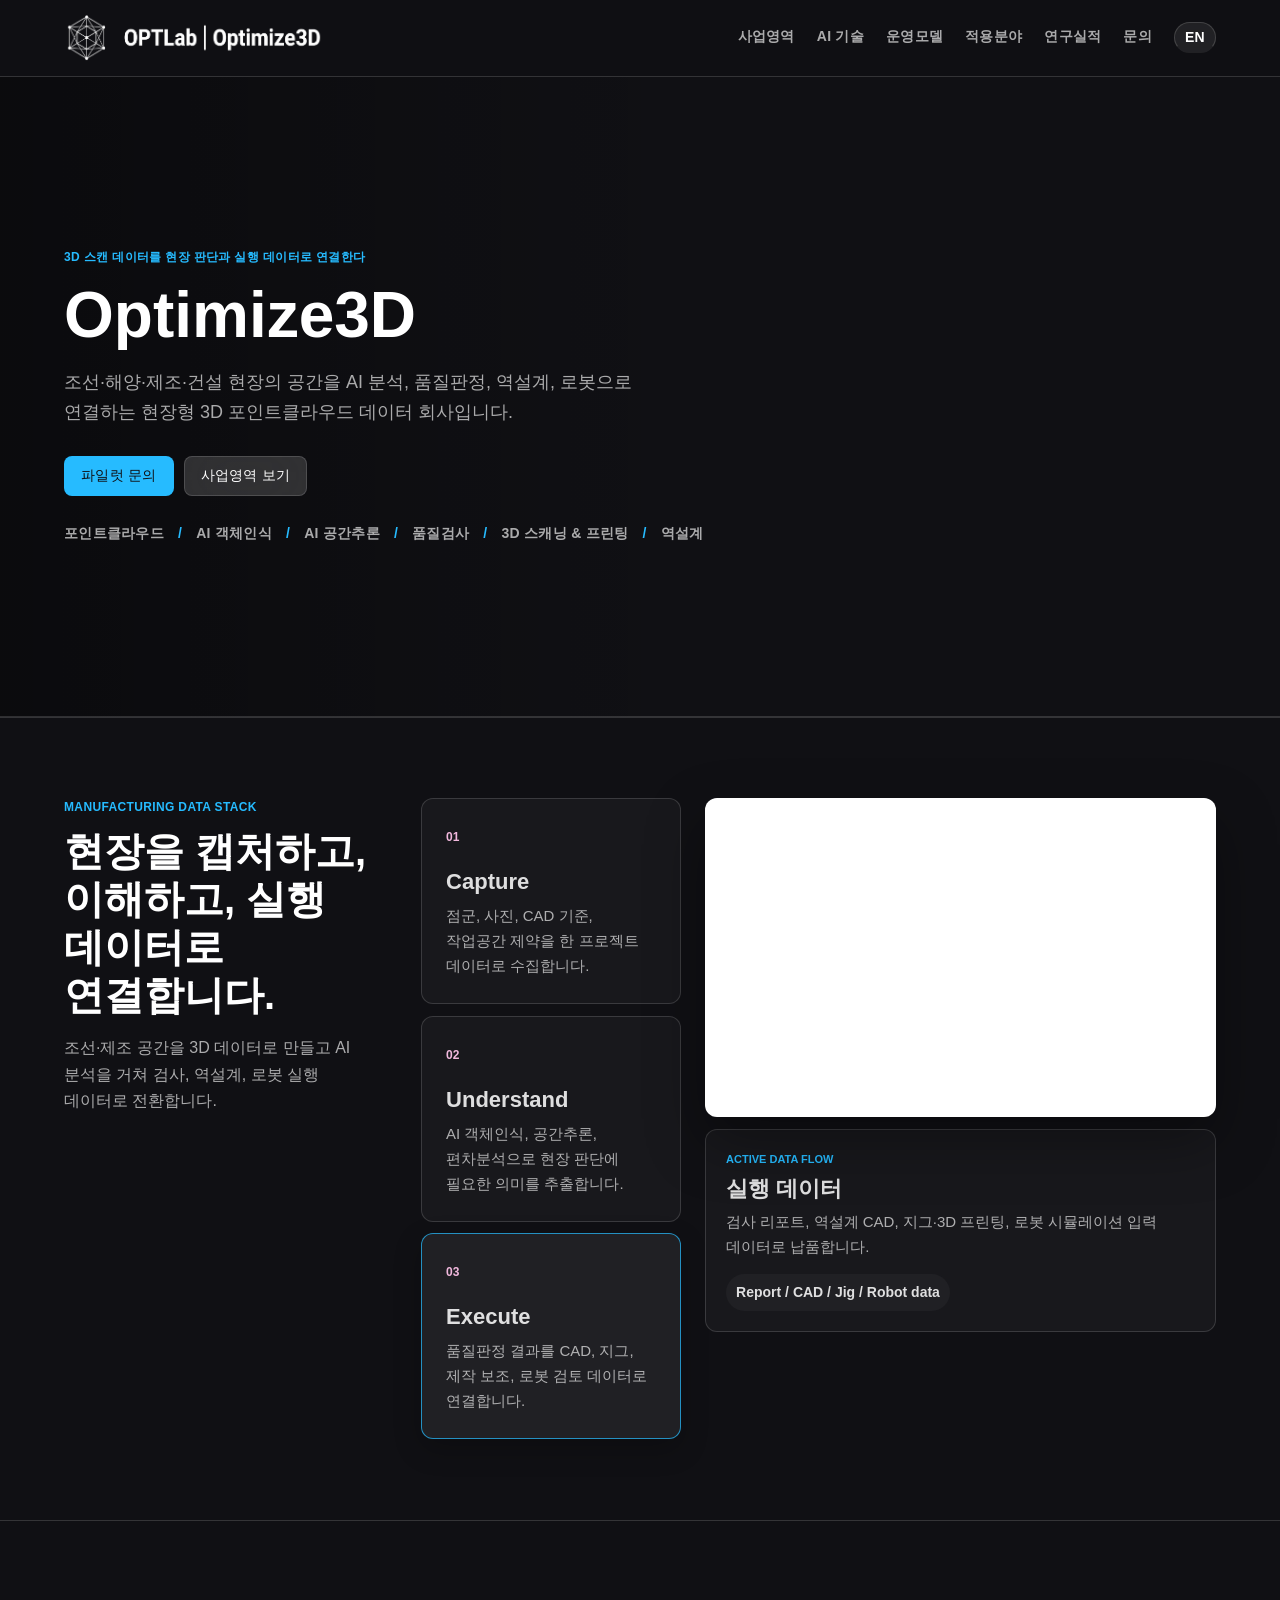
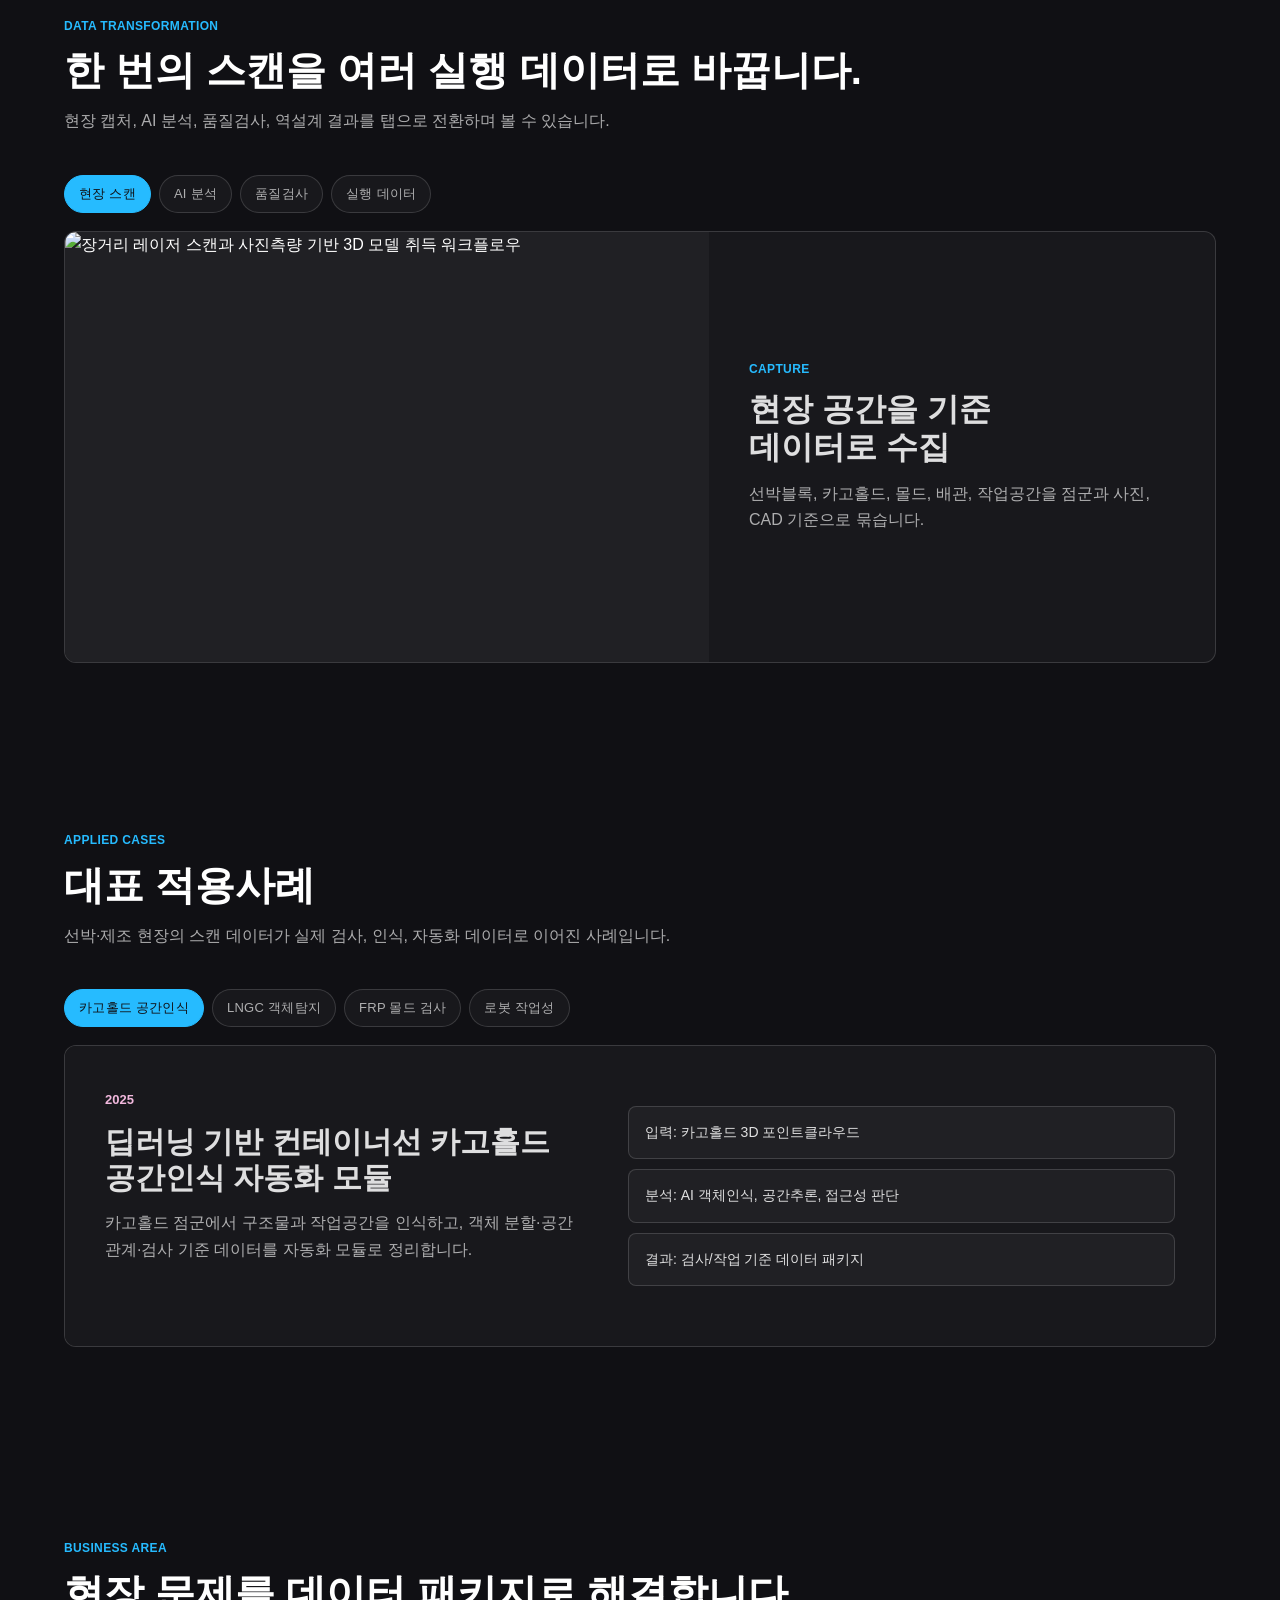
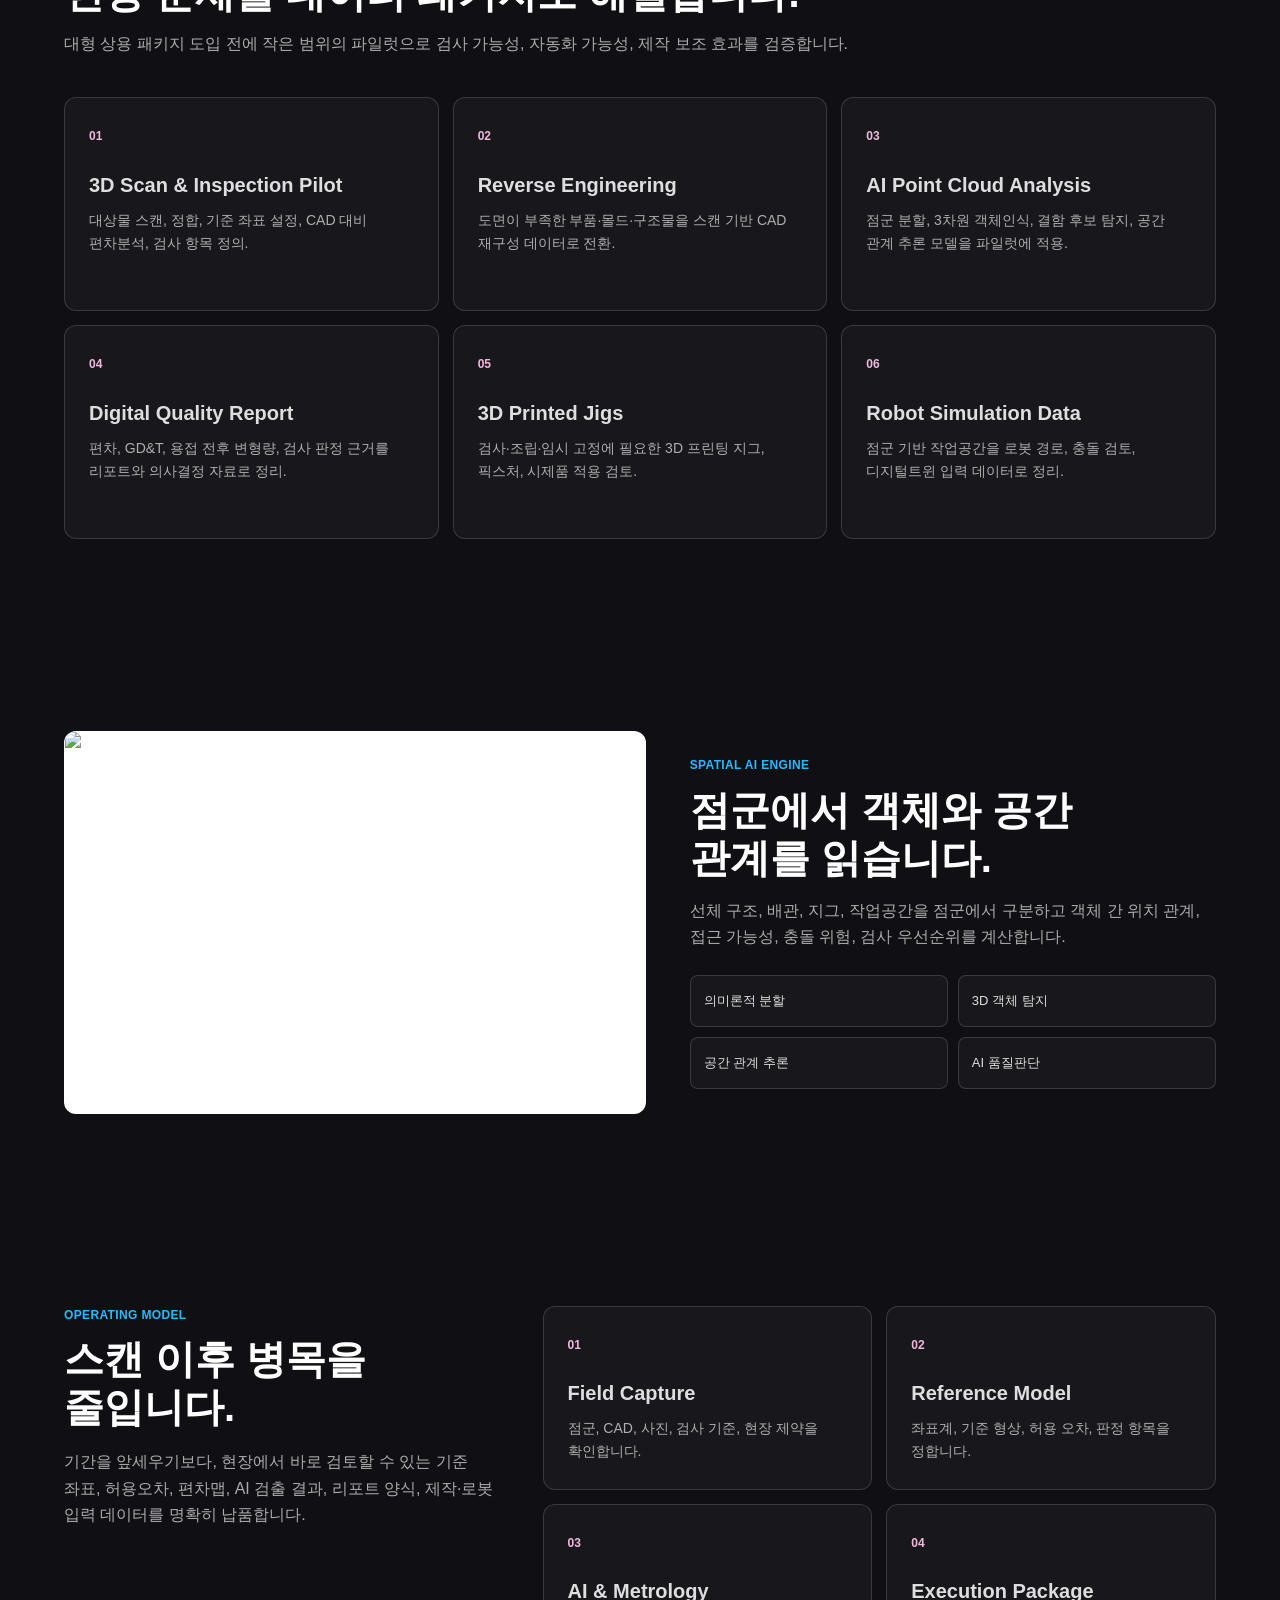
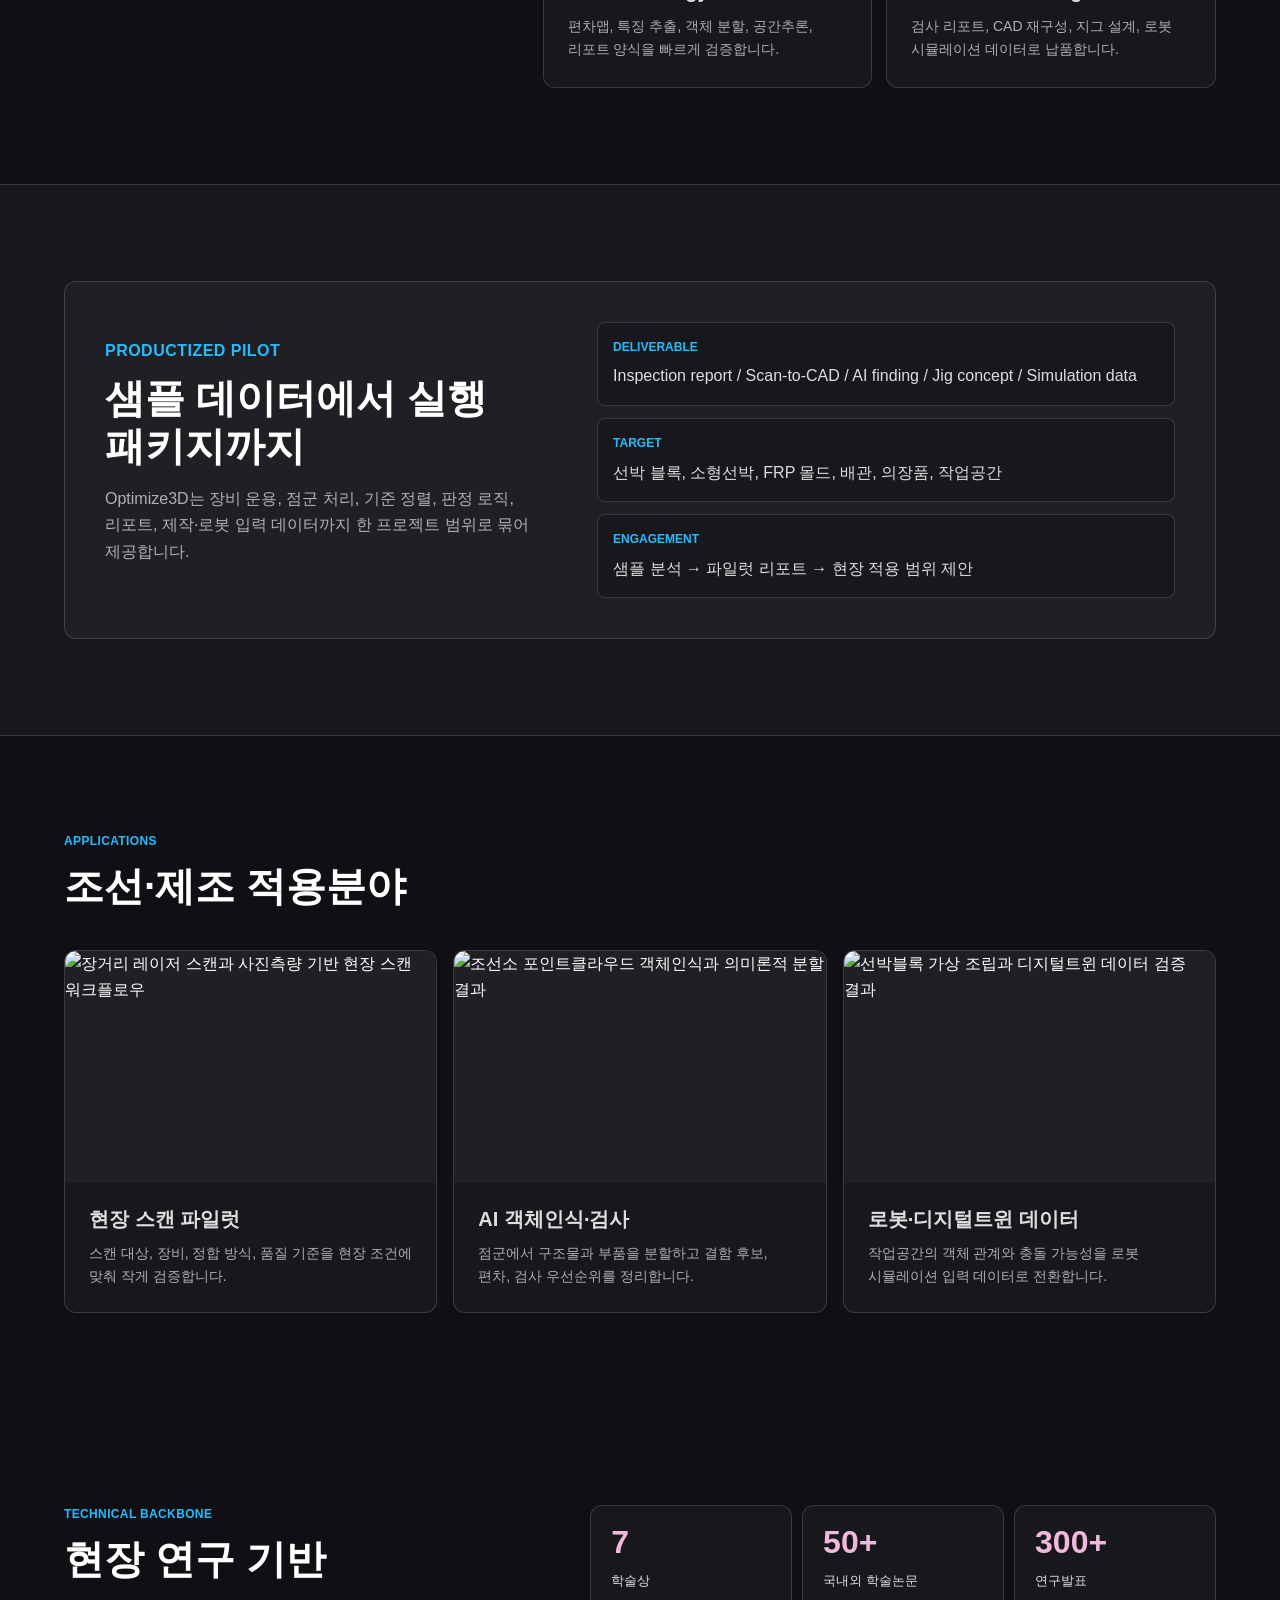
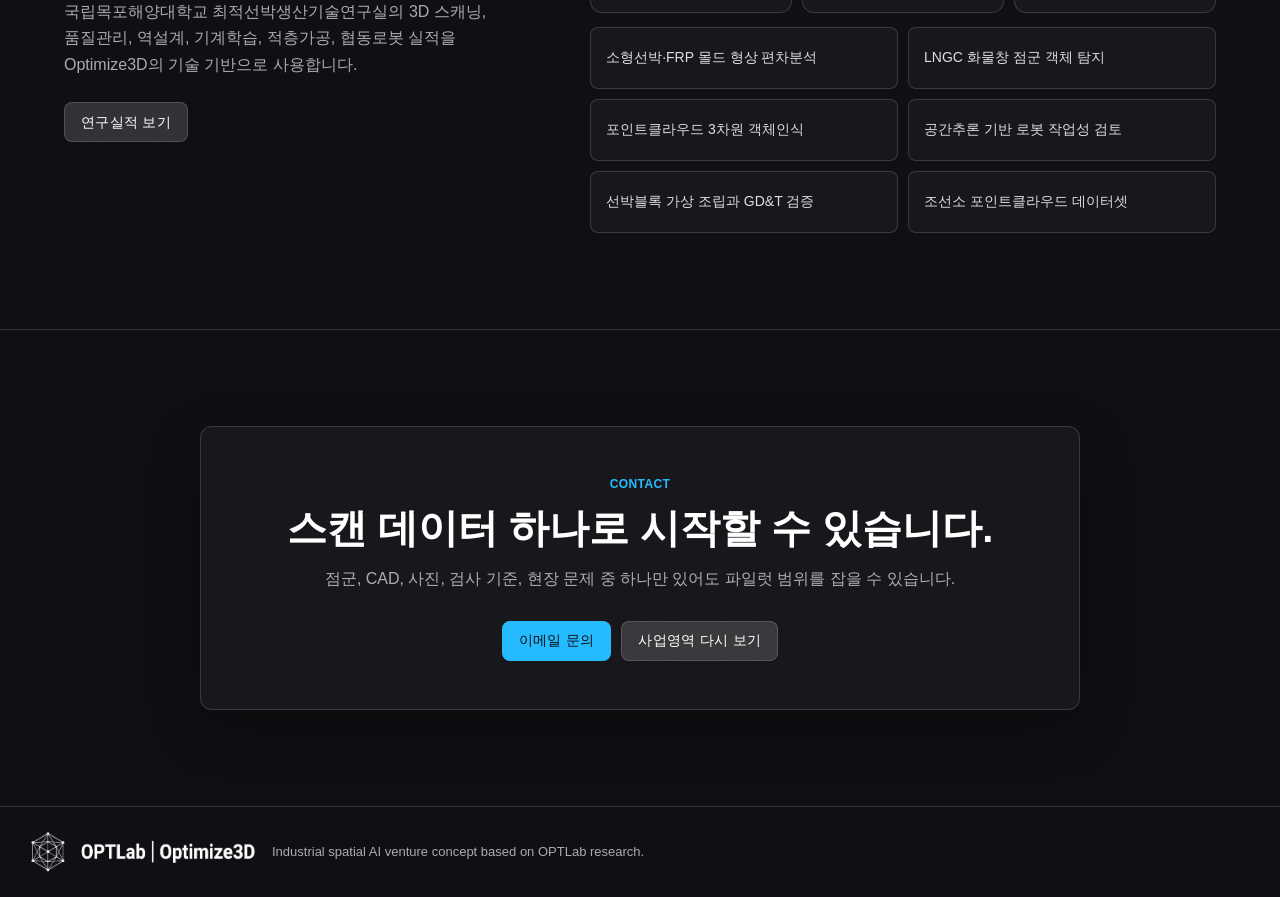
==== commit 730ef26a: "Use cropped OPTLab Optimize3D logo" ====
--- a/index.html
+++ b/index.html
@@ -13,9 +13,9 @@
   <meta property="og:title" content="Optimize3D | 현장을 위한 3D Point Cloud AI">
   <meta property="og:description" content="조선·해양·제조·건설 현장의 공간을 AI 분석, 품질판정, 역설계, 로봇으로 연결하는 현장형 3D 포인트클라우드 데이터 회사입니다.">
   <meta property="og:url" content="https://optimize3d.github.io/Hompage/">
-  <meta property="og:image" content="https://optimize3d.github.io/Hompage/assets/images/shipyard-pointcloud-hero.png">
+  <meta property="og:image" content="https://optimize3d.github.io/Hompage/assets/images/research/hero-field-scan.jpg">
   <link rel="icon" href="assets/brand/favicon.svg" type="image/svg+xml">
-  <link rel="stylesheet" href="assets/css/styles.css?v=20260708a">
+  <link rel="stylesheet" href="assets/css/styles.css?v=20260708h">
 </head>
 <body>
   <a class="skip-link" href="#main">본문으로 이동</a>
@@ -23,7 +23,7 @@
   <header class="site-header" id="top">
     <nav class="nav" aria-label="주요 메뉴">
       <a class="brand" href="#top" aria-label="Optimize3D 홈">
-        <img src="assets/brand/optimize3d-logo.svg?v=20260707a" alt="Optimize3D">
+        <img src="assets/brand/optlab-optimize3d-logo-white.png?v=20260708a" alt="OPTLab | Optimize3D">
       </a>
       <button class="nav-toggle" type="button" aria-expanded="false" aria-controls="nav-links">
         <span></span>
@@ -69,65 +69,48 @@
       <div class="stack-inner">
         <div class="stack-head">
           <p class="kicker">Manufacturing Data Stack</p>
-          <h2 id="stack-title">스캔 파일을 제조 데이터 스택으로 전환합니다.</h2>
-          <p>현장 스캔 파일이 검사, 역설계, 제작, 로봇 실행 데이터로 바뀌는 과정을 단계별로 확인할 수 있습니다.</p>
+          <h2 id="stack-title">현장을 캡처하고, 이해하고, 실행 데이터로 연결합니다.</h2>
+          <p>조선·제조 공간을 3D 데이터로 만들고 AI 분석을 거쳐 검사, 역설계, 로봇 실행 데이터로 전환합니다.</p>
         </div>
         <div class="pipeline-shell" data-pipeline>
           <div class="pipeline-steps">
-          <article data-pipeline-step data-pipeline-title="현장 스캔 데이터" data-pipeline-body="대상물, 좌표계, 사진, CAD, 검사 기준을 한 프로젝트 단위로 묶습니다." data-pipeline-output="Point cloud / CAD / Photo">
+          <article data-pipeline-step data-pipeline-title="현장 캡처" data-pipeline-body="조선소·제조 현장을 3D 스캔, 사진, CAD 기준으로 묶어 분석 가능한 원본 데이터로 만듭니다." data-pipeline-output="Point cloud / Photo / CAD reference">
             <span>01</span>
-            <h3>현장 스캔</h3>
-            <p>점군, CAD, 사진, 검사 기준, 작업공간 제약을 한 프로젝트 단위로 정리합니다.</p>
-          </article>
-          <article data-pipeline-step data-pipeline-title="점군 정합·정리" data-pipeline-body="대용량 점군을 기준 좌표에 정렬하고, 분석 가능한 밀도와 구조로 정리합니다." data-pipeline-output="Registered point cloud">
+            <h3>Capture</h3>
+            <p>점군, 사진, CAD 기준, 작업공간 제약을 한 프로젝트 데이터로 수집합니다.</p>
+          </article>
+          <article data-pipeline-step data-pipeline-title="AI 이해" data-pipeline-body="포인트클라우드에서 객체를 인식하고 공간 관계, 접근성, 충돌 가능성, 품질 편차를 판단합니다." data-pipeline-output="Object labels / Spatial reasoning / Quality map">
             <span>02</span>
-            <h3>포인트클라우드 처리</h3>
-            <p>노이즈, 좌표계, 밀도, 관심영역을 정리해 분석 가능한 데이터로 바꿉니다.</p>
-          </article>
-          <article data-pipeline-step data-pipeline-title="AI 객체인식" data-pipeline-body="블록, 보강재, 배관, 작업공간, 지그 후보를 분할하고 객체 단위로 인식합니다." data-pipeline-output="Object labels / Segments">
+            <h3>Understand</h3>
+            <p>AI 객체인식, 공간추론, 편차분석으로 현장 판단에 필요한 의미를 추출합니다.</p>
+          </article>
+          <article data-pipeline-step data-pipeline-title="실행 데이터" data-pipeline-body="검사 리포트, 역설계 CAD, 지그·3D 프린팅, 로봇 시뮬레이션 입력 데이터로 납품합니다." data-pipeline-output="Report / CAD / Jig / Robot data">
             <span>03</span>
-            <h3>AI 객체인식</h3>
-            <p>구조물과 부품을 분할하고 결함 후보와 검사 우선순위를 찾습니다.</p>
-          </article>
-          <article data-pipeline-step data-pipeline-title="AI 공간추론" data-pipeline-body="객체 간 거리, 접근성, 충돌 가능성, 작업 가능 공간을 계산합니다." data-pipeline-output="Spatial reasoning result">
-            <span>04</span>
-            <h3>AI 공간추론</h3>
-            <p>객체 관계, 접근 가능성, 충돌 위험, 로봇 작업성을 계산합니다.</p>
-          </article>
-          <article data-pipeline-step data-pipeline-title="품질검사 리포트" data-pipeline-body="CAD 기준 편차, GD&amp;T, 허용오차, 합격/보류 판단 근거를 리포트로 정리합니다." data-pipeline-output="Deviation map / Report">
-            <span>05</span>
-            <h3>품질검사</h3>
-            <p>편차맵, 허용오차, 판정 근거를 현장 의사결정 자료로 정리합니다.</p>
-          </article>
-          <article data-pipeline-step data-pipeline-title="실행 데이터 패키지" data-pipeline-body="역설계 CAD, 3D 프린팅 지그, 로봇 시뮬레이션 입력 데이터까지 연결합니다." data-pipeline-output="CAD / Jig / Robot data">
-            <span>06</span>
-            <h3>역설계·제작·로봇</h3>
-            <p>CAD 재구성, 지그 설계, 3D 프린팅, 로봇 시뮬레이션 데이터로 납품합니다.</p>
-          </article>
-          </div>
-          <aside class="pipeline-visual" aria-label="파이프라인 상태">
-            <div class="pipeline-screen">
-              <div class="screen-toolbar">
-                <span></span>
-                <span></span>
-                <span></span>
-              </div>
-              <p class="screen-kicker">ACTIVE STEP</p>
-              <h3 data-pipeline-visual-title>현장 스캔 데이터</h3>
-              <p data-pipeline-visual-body>대상물, 좌표계, 사진, CAD, 검사 기준을 한 프로젝트 단위로 묶습니다.</p>
-              <div class="scan-map" aria-hidden="true">
-                <span></span><span></span><span></span><span></span><span></span><span></span>
-              </div>
-              <dl>
-                <div>
-                  <dt>Input</dt>
-                  <dd>Point cloud / CAD / Photo</dd>
-                </div>
-                <div>
-                  <dt>Output</dt>
-                  <dd data-pipeline-visual-output>Point cloud / CAD / Photo</dd>
-                </div>
-              </dl>
+            <h3>Execute</h3>
+            <p>품질판정 결과를 CAD, 지그, 제작 보조, 로봇 검토 데이터로 연결합니다.</p>
+          </article>
+          </div>
+          <aside class="pipeline-visual" aria-label="3D 데이터 전환 비주얼">
+            <div class="pipeline-film">
+              <figure class="film-frame film-frame-1">
+                <img src="assets/images/research/field-capture-workflow.jpg" alt="장거리 레이저 스캔과 사진측량 기반 3D 모델 취득 워크플로우">
+                <figcaption><span>Capture</span><strong>다중 소스 스캔 데이터 수집</strong></figcaption>
+              </figure>
+              <figure class="film-frame film-frame-2">
+                <img src="assets/images/research/ai-shipyard-segmentation.jpg" alt="조선소 포인트클라우드 의미론적 분할과 객체인식 결과">
+                <figcaption><span>Understand</span><strong>조선소 객체인식과 공간추론</strong></figcaption>
+              </figure>
+              <figure class="film-frame film-frame-3">
+                <img src="assets/images/research/frp-deviation-map.jpg" alt="FRP 소형선박 스캔 모델 기반 형상 편차분석 결과">
+                <figcaption><span>Execute</span><strong>스캔 모델 기반 품질판정</strong></figcaption>
+              </figure>
+              <div class="film-progress" aria-hidden="true"><span></span><span></span><span></span></div>
+            </div>
+            <div class="pipeline-deliverable">
+              <p class="screen-kicker">ACTIVE DATA FLOW</p>
+              <h3 data-pipeline-visual-title>현장 캡처</h3>
+              <p data-pipeline-visual-body>조선소·제조 현장을 3D 스캔, 사진, CAD 기준으로 묶어 분석 가능한 원본 데이터로 만듭니다.</p>
+              <strong data-pipeline-visual-output>Point cloud / Photo / CAD reference</strong>
             </div>
           </aside>
         </div>
@@ -148,7 +131,7 @@
       </div>
       <div class="compare-stage">
         <article class="tab-panel is-active" id="compare-scan" role="tabpanel">
-          <img src="assets/images/shipyard-pointcloud-hero.png" alt="조선소 현장 스캔 포인트클라우드">
+          <img src="assets/images/research/field-capture-workflow.jpg" alt="장거리 레이저 스캔과 사진측량 기반 3D 모델 취득 워크플로우">
           <div>
             <p class="kicker">Capture</p>
             <h3>현장 공간을 기준 데이터로 수집</h3>
@@ -156,7 +139,7 @@
           </div>
         </article>
         <article class="tab-panel" id="compare-ai" role="tabpanel" hidden>
-          <img src="assets/images/ai-pointcloud-recognition.png" alt="AI 객체인식 및 공간추론 분석 화면">
+          <img src="assets/images/research/ai-shipyard-segmentation.jpg" alt="조선소 포인트클라우드 의미론적 분할과 객체인식 결과">
           <div>
             <p class="kicker">Analyze</p>
             <h3>AI 객체인식과 공간추론</h3>
@@ -164,7 +147,7 @@
           </div>
         </article>
         <article class="tab-panel" id="compare-report" role="tabpanel" hidden>
-          <img src="assets/images/hull-deviation-real.png" alt="선체 편차 분석과 품질검사 화면">
+          <img src="assets/images/research/pipe-weld-inspection.jpg" alt="배관 용접 전후 3D 스캔 측정 리포트">
           <div>
             <p class="kicker">Decide</p>
             <h3>편차맵과 품질판정 근거</h3>
@@ -172,7 +155,7 @@
           </div>
         </article>
         <article class="tab-panel" id="compare-output" role="tabpanel" hidden>
-          <img src="assets/images/spatial-reasoning-robot.png" alt="로봇 시뮬레이션과 작업공간 데이터">
+          <img src="assets/images/research/block-assembly-digital-twin.jpg" alt="선박블록 가상 조립과 데이터 정확도 검증 결과">
           <div>
             <p class="kicker">Execute</p>
             <h3>역설계·지그·로봇 데이터로 연결</h3>
@@ -288,7 +271,7 @@
 
     <section class="section ai-section" id="ai" aria-labelledby="ai-title">
       <div class="ai-visual">
-        <img src="assets/images/ai-pointcloud-recognition.png" alt="포인트클라우드 3차원 객체인식과 공간추론 분석 화면">
+        <img src="assets/images/research/pointcloud-density-ai.jpg" alt="포인트클라우드 밀도 변화와 딥러닝 기반 분할 결과">
       </div>
       <div class="ai-copy">
         <p class="kicker">Spatial AI Engine</p>
@@ -364,21 +347,21 @@
       </div>
       <div class="application-grid">
         <article>
-          <img src="assets/images/shipyard-pointcloud-hero.png" alt="조선소 블록 제작 현장을 3D 스캐너로 포인트클라우드화하는 장면">
+          <img src="assets/images/research/field-capture-workflow.jpg" alt="장거리 레이저 스캔과 사진측량 기반 현장 스캔 워크플로우">
           <div>
             <h3>현장 스캔 파일럿</h3>
             <p>스캔 대상, 장비, 정합 방식, 품질 기준을 현장 조건에 맞춰 작게 검증합니다.</p>
           </div>
         </article>
         <article>
-          <img src="assets/images/ai-pointcloud-recognition.png" alt="포인트클라우드 객체인식 분석 대시보드">
+          <img src="assets/images/research/ai-shipyard-segmentation.jpg" alt="조선소 포인트클라우드 객체인식과 의미론적 분할 결과">
           <div>
             <h3>AI 객체인식·검사</h3>
             <p>점군에서 구조물과 부품을 분할하고 결함 후보, 편차, 검사 우선순위를 정리합니다.</p>
           </div>
         </article>
         <article>
-          <img src="assets/images/spatial-reasoning-robot.png" alt="로봇 경로와 작업공간 공간추론 화면">
+          <img src="assets/images/research/block-assembly-digital-twin.jpg" alt="선박블록 가상 조립과 디지털트윈 데이터 검증 결과">
           <div>
             <h3>로봇·디지털트윈 데이터</h3>
             <p>작업공간의 객체 관계와 충돌 가능성을 로봇 시뮬레이션 입력 데이터로 전환합니다.</p>
@@ -440,11 +423,11 @@
 
   <footer class="site-footer">
     <div>
-      <img src="assets/brand/optimize3d-logo.svg?v=20260707a" alt="Optimize3D">
+      <img src="assets/brand/optlab-optimize3d-logo-white.png?v=20260708a" alt="OPTLab | Optimize3D">
       <span>Industrial spatial AI venture concept based on OPTLab research.</span>
     </div>
   </footer>
 
-  <script src="assets/js/main.js?v=20260708a"></script>
+  <script src="assets/js/main.js?v=20260708g"></script>
 </body>
 </html>
--- a/assets/css/styles.css
+++ b/assets/css/styles.css
@@ -1,20 +1,20 @@
 :root {
-  --ink: #111820;
-  --ink-2: #26333c;
-  --muted: #64727b;
-  --paper: #f5f7f8;
-  --surface: #ffffff;
-  --soft: #e9f0ef;
-  --line: #d8e0de;
-  --teal: #1b8c84;
-  --teal-2: #0f625d;
-  --aqua: #8fe4dc;
-  --copper: #b85c39;
-  --panel: #17212a;
-  --panel-2: #202c36;
+  --ink: #ffffff;
+  --ink-2: rgba(255, 255, 255, .86);
+  --muted: rgba(255, 255, 255, .65);
+  --paper: #101014;
+  --surface: #18181c;
+  --soft: #202024;
+  --line: rgba(255, 255, 255, .15);
+  --teal: #26bbff;
+  --teal-2: #69d0ff;
+  --aqua: #868afd;
+  --copper: #f1b8dd;
+  --panel: #101014;
+  --panel-2: #18181c;
   --white: #ffffff;
-  --shadow: 0 18px 42px rgba(17, 24, 32, .12);
-  --shadow-soft: 0 14px 34px rgba(17, 24, 32, .07);
+  --shadow: 0 18px 52px rgba(0, 0, 0, .34);
+  --shadow-soft: 0 10px 28px rgba(0, 0, 0, .22);
 }
 
 * {
@@ -27,11 +27,10 @@
 
 body {
   margin: 0;
-  background:
-    linear-gradient(180deg, #f8fafb 0%, var(--paper) 420px, #f2f6f6 100%);
+  background: var(--paper);
   color: var(--ink);
   font-family: Inter, Pretendard, "Noto Sans KR", "Apple SD Gothic Neo", Arial, sans-serif;
-  line-height: 1.58;
+  line-height: 1.65;
   overflow-x: hidden;
   word-break: keep-all;
 }
@@ -89,9 +88,9 @@
   top: -80px;
   z-index: 30;
   padding: 10px 14px;
-  border-radius: 6px;
-  background: var(--surface);
-  color: var(--ink);
+  border-radius: 8px;
+  background: var(--teal);
+  color: #101014;
 }
 
 .skip-link:focus {
@@ -102,16 +101,15 @@
   position: sticky;
   top: 0;
   z-index: 20;
-  background: rgba(255, 255, 255, .9);
-  border-bottom: 1px solid rgba(17, 24, 32, .1);
-  box-shadow: 0 8px 24px rgba(17, 24, 32, .045);
-  backdrop-filter: blur(16px);
+  background: rgba(16, 16, 20, .84);
+  border-bottom: 1px solid var(--line);
+  backdrop-filter: blur(18px);
 }
 
 .nav {
-  width: min(1180px, 100%);
+  width: min(1440px, 100%);
   margin: 0 auto;
-  padding: 12px 28px;
+  padding: 14px 64px;
   display: flex;
   align-items: center;
   justify-content: space-between;
@@ -119,17 +117,20 @@
 }
 
 .brand img {
-  width: 186px;
+  width: 260px;
+  max-width: 42vw;
   height: auto;
+  display: block;
 }
 
 .nav-links {
   display: flex;
   align-items: center;
   gap: 22px;
-  color: var(--ink-2);
+  color: var(--muted);
   font-size: 14px;
-  font-weight: 850;
+  font-weight: 600;
+  letter-spacing: .02em;
 }
 
 .nav-links a {
@@ -147,8 +148,8 @@
   padding: 7px 10px !important;
   border: 1px solid var(--line);
   border-radius: 999px;
-  background: var(--surface);
-  color: var(--teal-2) !important;
+  background: rgba(255, 255, 255, .08);
+  color: var(--ink) !important;
   line-height: 1;
 }
 
@@ -172,10 +173,10 @@
 
 .hero {
   position: relative;
-  min-height: 560px;
+  min-height: 640px;
   background:
-    linear-gradient(90deg, rgba(248, 250, 251, .98) 0%, rgba(248, 250, 251, .9) 43%, rgba(248, 250, 251, .36) 76%, rgba(248, 250, 251, .18) 100%),
-    url("../images/shipyard-pointcloud-hero.png") center right / cover no-repeat;
+    linear-gradient(90deg, rgba(16, 16, 20, .98) 0%, rgba(16, 16, 20, .86) 44%, rgba(16, 16, 20, .24) 78%, rgba(16, 16, 20, .08) 100%),
+    url("../images/research/hero-field-scan.jpg") center right / cover no-repeat;
   color: var(--ink);
   overflow: hidden;
 }
@@ -184,13 +185,8 @@
   content: "";
   position: absolute;
   inset: 0;
-  background:
-    linear-gradient(rgba(27, 140, 132, .08) 1px, transparent 1px),
-    linear-gradient(90deg, rgba(27, 140, 132, .08) 1px, transparent 1px);
-  background-size: 56px 56px;
-  mask-image: linear-gradient(90deg, rgba(0, 0, 0, .58), transparent 66%);
+  background: linear-gradient(90deg, rgba(0, 0, 0, .34), transparent 54%);
   pointer-events: none;
-  animation: grid-drift 18s linear infinite;
 }
 
 .hero::after {
@@ -198,52 +194,54 @@
   position: absolute;
   inset: auto 0 0;
   height: 1px;
-  background: rgba(17, 24, 32, .1);
+  background: var(--line);
 }
 
 .hero-inner {
   position: relative;
   z-index: 1;
-  width: min(1180px, 100%);
-  min-height: 560px;
+  width: min(1440px, 100%);
+  min-height: 640px;
   margin: 0 auto;
-  padding: 82px 28px 86px;
+  padding: 80px 64px;
   display: flex;
   align-items: center;
 }
 
 .hero-copy {
-  max-width: 720px;
+  max-width: 640px;
 }
 
 .eyebrow,
 .kicker {
   color: var(--teal);
   font-size: 12px;
-  font-weight: 900;
-  letter-spacing: 0;
+  font-weight: 700;
+  letter-spacing: .03em;
   text-transform: uppercase;
 }
 
 .hero .eyebrow {
-  color: var(--teal-2);
+  color: var(--teal);
 }
 
 h1 {
   max-width: 760px;
   margin-top: 14px;
   color: inherit;
-  font-size: 76px;
-  line-height: .98;
+  font-family: "Inter Tight", Inter, Pretendard, "Noto Sans KR", sans-serif;
+  font-size: 64px;
+  line-height: 1.04;
   letter-spacing: 0;
-  font-weight: 900;
+  font-weight: 700;
 }
 
 .hero-lead {
   max-width: 680px;
   margin-top: 20px;
-  color: var(--ink-2);
-  font-size: 19px;
+  color: var(--muted);
+  font-size: 18px;
+  line-height: 1.65;
 }
 
 .hero-actions,
@@ -258,13 +256,14 @@
   display: inline-flex;
   align-items: center;
   justify-content: center;
-  min-height: 44px;
-  padding: 0 18px;
+  min-height: 40px;
+  padding: 0 16px;
   border: 1px solid transparent;
-  border-radius: 7px;
+  border-radius: 8px;
   font-family: inherit;
   font-size: 14px;
-  font-weight: 900;
+  font-weight: 500;
+  letter-spacing: .02em;
   white-space: nowrap;
   cursor: pointer;
   transition: transform .18s ease, box-shadow .18s ease, border-color .18s ease, background .18s ease;
@@ -272,18 +271,19 @@
 
 .button:hover {
   transform: translateY(-1px);
-  box-shadow: 0 10px 22px rgba(17, 24, 32, .14);
+  box-shadow: 0 12px 28px rgba(0, 0, 0, .28);
 }
 
 .button.primary {
-  background: var(--ink);
-  color: var(--white);
+  background: var(--teal);
+  color: #101014;
 }
 
 .button.secondary {
-  background: var(--surface);
+  background: rgba(255, 255, 255, .15);
   border-color: var(--line);
   color: var(--ink);
+  backdrop-filter: blur(30px);
 }
 
 .button.ghost {
@@ -293,13 +293,12 @@
 }
 
 .hero .button.primary {
-  background: var(--ink);
-  color: var(--white);
-  box-shadow: 0 14px 34px rgba(17, 24, 32, .16);
+  background: var(--teal);
+  color: #101014;
 }
 
 .hero .button.secondary {
-  background: rgba(255, 255, 255, .84);
+  background: rgba(255, 255, 255, .15);
   border-color: var(--line);
   color: var(--ink);
 }
@@ -312,9 +311,10 @@
 }
 
 .hero-tags span {
-  color: var(--ink-2);
+  color: var(--muted);
   font-size: 14px;
-  font-weight: 850;
+  font-weight: 600;
+  letter-spacing: .02em;
 }
 
 .hero-tags span + span::before {
@@ -325,23 +325,19 @@
 }
 
 .solution-stack {
-  background:
-    linear-gradient(rgba(27, 140, 132, .045) 1px, transparent 1px),
-    linear-gradient(90deg, rgba(27, 140, 132, .045) 1px, transparent 1px),
-    #edf4f3;
-  background-size: 56px 56px;
+  background: var(--paper);
   color: var(--ink);
   border-top: 1px solid var(--line);
   border-bottom: 1px solid var(--line);
 }
 
 .stack-inner {
-  width: min(1180px, 100%);
+  width: min(1440px, 100%);
   margin: 0 auto;
-  padding: 62px 28px;
-  display: grid;
-  grid-template-columns: minmax(280px, .8fr) minmax(0, 1.2fr);
-  gap: 44px;
+  padding: 80px 64px;
+  display: grid;
+  grid-template-columns: minmax(260px, .56fr) minmax(0, 1.44fr);
+  gap: 48px;
   align-items: start;
 }
 
@@ -356,7 +352,7 @@
 .stack-head p:not(.kicker) {
   margin-top: 16px;
   color: var(--muted);
-  font-size: 17px;
+  font-size: 16px;
 }
 
 .stack-grid {
@@ -367,17 +363,17 @@
 
 .stack-grid article {
   min-height: 220px;
-  padding: 22px;
-  border: 1px solid var(--line);
-  border-radius: 8px;
-  background: rgba(255, 255, 255, .86);
-  box-shadow: var(--shadow-soft);
+  padding: 24px;
+  border: 1px solid var(--line);
+  border-radius: 12px;
+  background: var(--surface);
+  box-shadow: none;
 }
 
 .stack-grid span {
   color: var(--copper);
   font-size: 12px;
-  font-weight: 900;
+  font-weight: 700;
 }
 
 .stack-grid h3 {
@@ -393,23 +389,23 @@
 
 .pipeline-shell {
   display: grid;
-  grid-template-columns: minmax(0, .98fr) minmax(300px, .72fr);
-  gap: 18px;
+  grid-template-columns: minmax(260px, .66fr) minmax(420px, 1.34fr);
+  gap: 24px;
   align-items: start;
 }
 
 .pipeline-steps {
   display: grid;
-  gap: 10px;
+  gap: 12px;
 }
 
 .pipeline-steps article {
-  min-height: 126px;
-  padding: 18px 20px;
-  border: 1px solid var(--line);
-  border-radius: 8px;
-  background: rgba(255, 255, 255, .82);
-  box-shadow: 0 8px 22px rgba(17, 24, 32, .055);
+  min-height: 148px;
+  padding: 24px;
+  border: 1px solid var(--line);
+  border-radius: 12px;
+  background: var(--surface);
+  box-shadow: none;
   cursor: pointer;
   transition: border-color .18s ease, transform .18s ease, box-shadow .18s ease, background .18s ease;
 }
@@ -417,26 +413,26 @@
 .pipeline-steps article:hover,
 .pipeline-steps article.is-active {
   transform: translateY(-1px);
-  border-color: rgba(27, 140, 132, .48);
-  background: var(--surface);
+  border-color: rgba(38, 187, 255, .72);
+  background: #202024;
   box-shadow: var(--shadow-soft);
 }
 
 .pipeline-steps span {
   color: var(--copper);
   font-size: 12px;
-  font-weight: 900;
+  font-weight: 700;
 }
 
 .pipeline-steps h3 {
-  margin-top: 10px;
-  font-size: 18px;
+  margin-top: 20px;
+  font-size: 22px;
 }
 
 .pipeline-steps p {
   margin-top: 9px;
   color: var(--muted);
-  font-size: 14px;
+  font-size: 15px;
 }
 
 .pipeline-visual {
@@ -444,127 +440,175 @@
   top: 94px;
 }
 
-.pipeline-screen {
-  min-height: 508px;
-  padding: 22px;
-  border: 1px solid rgba(143, 228, 220, .35);
-  border-radius: 8px;
+.pipeline-film {
+  position: relative;
+  aspect-ratio: 16 / 10;
+  min-height: 0;
+  overflow: hidden;
+  border: 1px solid var(--line);
+  border-radius: 12px;
+  background: var(--ink);
+  box-shadow: 0 24px 58px rgba(0, 0, 0, .34);
+}
+
+.film-frame {
+  position: absolute;
+  inset: 0;
+  margin: 0;
+  opacity: 0;
+  animation: film-cycle 12s ease-in-out infinite;
+}
+
+.film-frame-2 {
+  animation-delay: 4s;
+}
+
+.film-frame-3 {
+  animation-delay: 8s;
+}
+
+.film-frame img {
+  width: 100%;
+  height: 100%;
+  object-fit: cover;
+  background: var(--ink);
+  transform: scale(1.02);
+  transition: transform .72s ease;
+}
+
+.film-frame::after {
+  content: "";
+  position: absolute;
+  inset: 0;
   background:
-    radial-gradient(circle at 78% 22%, rgba(143, 228, 220, .18), transparent 28%),
-    linear-gradient(145deg, var(--panel), #0e151b);
+    linear-gradient(180deg, rgba(16, 16, 20, .06), rgba(16, 16, 20, .72)),
+    linear-gradient(90deg, rgba(16, 16, 20, .72), transparent 60%);
+}
+
+.pipeline-film:hover .film-frame img,
+.compare-stage:hover img,
+.application-grid article:hover img,
+.ai-visual:hover img {
+  transform: scale(1.055);
+}
+
+.film-frame figcaption {
+  position: absolute;
+  left: 28px;
+  right: 28px;
+  bottom: 30px;
+  z-index: 1;
+  display: grid;
+  gap: 8px;
   color: var(--white);
-  box-shadow: 0 24px 58px rgba(17, 24, 32, .22);
+}
+
+.film-frame figcaption span {
+  width: fit-content;
+  padding: 7px 10px;
+  border-radius: 999px;
+  background: rgba(38, 187, 255, .18);
+  color: var(--teal);
+  font-size: 12px;
+  font-weight: 700;
+  text-transform: uppercase;
+}
+
+.film-frame figcaption strong {
+  max-width: 520px;
+  color: var(--white);
+  font-size: 28px;
+  line-height: 1.18;
+}
+
+.film-progress {
+  position: absolute;
+  left: 28px;
+  right: 28px;
+  bottom: 18px;
+  z-index: 2;
+  display: grid;
+  grid-template-columns: repeat(3, 1fr);
+  gap: 7px;
+}
+
+.film-progress span {
+  height: 2px;
+  border-radius: 999px;
+  background: rgba(255, 255, 255, .26);
   overflow: hidden;
 }
 
-.screen-toolbar {
-  display: flex;
-  gap: 6px;
-  margin-bottom: 28px;
-}
-
-.screen-toolbar span {
-  width: 8px;
-  height: 8px;
-  border-radius: 50%;
-  background: rgba(255, 255, 255, .42);
+.film-progress span::before {
+  content: "";
+  display: block;
+  height: 100%;
+  background: var(--aqua);
+  transform-origin: left;
+  transform: scaleX(0);
+  animation: progress-cycle 12s linear infinite both;
+}
+
+.film-progress span:nth-child(2)::before {
+  animation-delay: 4s;
+}
+
+.film-progress span:nth-child(3)::before {
+  animation-delay: 8s;
+}
+
+.pipeline-deliverable {
+  margin-top: 12px;
+  padding: 20px;
+  border: 1px solid var(--line);
+  border-radius: 12px;
+  background: var(--surface);
+  box-shadow: none;
 }
 
 .screen-kicker {
   color: var(--aqua);
   font-size: 11px;
-  font-weight: 900;
+  font-weight: 700;
   text-transform: uppercase;
 }
 
-.pipeline-screen h3 {
+.pipeline-deliverable .screen-kicker {
+  color: var(--teal);
+}
+
+.pipeline-deliverable h3 {
   margin-top: 8px;
-  color: var(--white);
-  font-size: 24px;
-}
-
-.pipeline-screen p:not(.screen-kicker) {
-  margin-top: 12px;
-  color: rgba(255, 255, 255, .72);
+  font-size: 22px;
+}
+
+.pipeline-deliverable p:not(.screen-kicker) {
+  margin-top: 8px;
+  color: var(--muted);
   font-size: 15px;
 }
 
-.scan-map {
-  position: relative;
-  height: 178px;
-  margin: 24px 0;
-  border: 1px solid rgba(143, 228, 220, .18);
-  border-radius: 8px;
-  background:
-    linear-gradient(rgba(143, 228, 220, .12) 1px, transparent 1px),
-    linear-gradient(90deg, rgba(143, 228, 220, .12) 1px, transparent 1px),
-    rgba(255, 255, 255, .035);
-  background-size: 28px 28px;
-  overflow: hidden;
-}
-
-.scan-map::before {
-  content: "";
-  position: absolute;
-  inset: 18px 26px;
-  border: 2px solid rgba(143, 228, 220, .58);
-  transform: skewX(-10deg);
-}
-
-.scan-map::after {
-  content: "";
-  position: absolute;
-  inset: 0;
-  background: linear-gradient(90deg, transparent, rgba(143, 228, 220, .18), transparent);
-  transform: translateX(-100%);
-  animation: scan-sweep 3.8s ease-in-out infinite;
-}
-
-.scan-map span {
-  position: absolute;
-  width: 5px;
-  height: 5px;
-  border-radius: 50%;
-  background: var(--aqua);
-  box-shadow: 0 0 14px rgba(143, 228, 220, .78);
-}
-
-.scan-map span:nth-child(1) { left: 18%; top: 24%; }
-.scan-map span:nth-child(2) { left: 44%; top: 32%; }
-.scan-map span:nth-child(3) { left: 67%; top: 22%; }
-.scan-map span:nth-child(4) { left: 28%; top: 68%; }
-.scan-map span:nth-child(5) { left: 58%; top: 62%; }
-.scan-map span:nth-child(6) { left: 78%; top: 72%; }
-
-.pipeline-screen dl {
-  display: grid;
-  gap: 10px;
-}
-
-.pipeline-screen dl div {
-  padding: 12px;
-  border: 1px solid rgba(143, 228, 220, .18);
-  border-radius: 8px;
-  background: rgba(255, 255, 255, .045);
-}
-
-.pipeline-screen dt {
-  color: var(--aqua);
-  font-size: 11px;
-  font-weight: 900;
-  text-transform: uppercase;
-}
-
-.pipeline-screen dd {
-  margin: 6px 0 0;
-  color: var(--white);
+.pipeline-deliverable strong {
+  display: inline-flex;
+  margin-top: 14px;
+  padding: 7px 10px;
+  border-radius: 999px;
+  background: var(--soft);
+  color: var(--ink-2);
   font-size: 14px;
-  font-weight: 850;
-}
-
-@keyframes scan-sweep {
-  0% { transform: translateX(-100%); }
-  52%, 100% { transform: translateX(100%); }
+  font-weight: 600;
+}
+
+@keyframes film-cycle {
+  0%, 29% { opacity: 1; }
+  33%, 96% { opacity: 0; }
+  100% { opacity: 1; }
+}
+
+@keyframes progress-cycle {
+  0% { transform: scaleX(0); }
+  29% { transform: scaleX(1); }
+  33%, 100% { transform: scaleX(0); }
 }
 
 @keyframes grid-drift {
@@ -573,35 +617,40 @@
 }
 
 .section {
-  width: min(1180px, 100%);
+  width: min(1440px, 100%);
   margin: 0 auto;
-  padding: 88px 28px;
+  padding: 96px 64px;
 }
 
 .section-head.compact {
-  max-width: 840px;
-  margin-bottom: 34px;
+  max-width: 820px;
+  margin-bottom: 40px;
 }
 
 h2 {
   margin-top: 10px;
   color: var(--ink);
-  font-size: 36px;
-  line-height: 1.18;
+  font-family: "Inter Tight", Inter, Pretendard, "Noto Sans KR", sans-serif;
+  font-size: 40px;
+  line-height: 1.2;
   letter-spacing: 0;
+  font-weight: 700;
 }
 
 h3 {
   color: var(--ink-2);
-  font-size: 19px;
-  line-height: 1.28;
+  font-family: "Inter Tight", Inter, Pretendard, "Noto Sans KR", sans-serif;
+  font-size: 20px;
+  line-height: 1.2;
   letter-spacing: 0;
+  font-weight: 700;
 }
 
 .lead {
   margin-top: 14px;
   color: var(--muted);
-  font-size: 17px;
+  font-size: 16px;
+  line-height: 1.65;
 }
 
 .business-grid {
@@ -616,14 +665,14 @@
 .product-panel,
 .cta-inner {
   border: 1px solid var(--line);
-  border-radius: 8px;
-  background: var(--surface);
-  box-shadow: var(--shadow-soft);
+  border-radius: 12px;
+  background: var(--surface);
+  box-shadow: none;
 }
 
 .business-grid article {
   min-height: 214px;
-  padding: 22px;
+  padding: 24px;
   position: relative;
   overflow: hidden;
 }
@@ -631,18 +680,14 @@
 .business-grid article::before,
 .workflow-board article::before,
 .application-grid article::before {
-  content: "";
-  position: absolute;
-  inset: 0 0 auto;
-  height: 3px;
-  background: linear-gradient(90deg, var(--teal), transparent);
+  content: none;
 }
 
 .business-grid span,
 .workflow-board strong {
   color: var(--copper);
   font-size: 12px;
-  font-weight: 900;
+  font-weight: 700;
 }
 
 .business-grid h3 {
@@ -652,7 +697,8 @@
 .business-grid p {
   margin-top: 12px;
   color: var(--muted);
-  font-size: 15px;
+  font-size: 14px;
+  line-height: 1.65;
 }
 
 .tab-controls,
@@ -673,26 +719,27 @@
   border: 1px solid var(--line);
   border-radius: 999px;
   background: var(--surface);
-  color: var(--ink-2);
+  color: var(--muted);
   font-family: inherit;
   font-size: 13px;
-  font-weight: 900;
+  font-weight: 500;
+  letter-spacing: .02em;
   cursor: pointer;
   transition: background .18s ease, color .18s ease, border-color .18s ease;
 }
 
 .tab-controls button[aria-selected="true"],
 .case-tabs button[aria-selected="true"] {
-  border-color: var(--ink);
-  background: var(--ink);
-  color: var(--white);
+  border-color: var(--teal);
+  background: var(--teal);
+  color: #101014;
 }
 
 .compare-stage {
   border: 1px solid var(--line);
-  border-radius: 8px;
-  background: var(--surface);
-  box-shadow: var(--shadow-soft);
+  border-radius: 12px;
+  background: var(--surface);
+  box-shadow: none;
   overflow: hidden;
 }
 
@@ -715,7 +762,7 @@
 }
 
 .compare-stage .tab-panel > div {
-  padding: 34px;
+  padding: 40px;
   display: flex;
   flex-direction: column;
   justify-content: center;
@@ -723,13 +770,14 @@
 
 .compare-stage h3 {
   margin-top: 10px;
-  font-size: 28px;
+  font-size: 32px;
 }
 
 .compare-stage p:not(.kicker) {
   margin-top: 14px;
   color: var(--muted);
-  font-size: 17px;
+  font-size: 16px;
+  line-height: 1.65;
 }
 
 .case-section {
@@ -738,9 +786,9 @@
 
 .case-panels {
   border: 1px solid var(--line);
-  border-radius: 8px;
-  background: var(--surface);
-  box-shadow: var(--shadow-soft);
+  border-radius: 12px;
+  background: var(--surface);
+  box-shadow: none;
   overflow: hidden;
 }
 
@@ -748,30 +796,27 @@
   display: grid;
   grid-template-columns: minmax(0, .95fr) minmax(320px, 1.05fr);
   gap: 28px;
-  padding: 30px;
+  padding: 40px;
   min-height: 300px;
-  background:
-    linear-gradient(rgba(27, 140, 132, .045) 1px, transparent 1px),
-    linear-gradient(90deg, rgba(27, 140, 132, .045) 1px, transparent 1px),
-    var(--surface);
-  background-size: 42px 42px;
+  background: var(--surface);
 }
 
 .case-panel time {
   color: var(--copper);
   font-size: 13px;
-  font-weight: 900;
+  font-weight: 700;
 }
 
 .case-panel h3 {
   margin-top: 12px;
-  font-size: 27px;
+  font-size: 30px;
 }
 
 .case-panel p {
   margin-top: 14px;
   color: var(--muted);
   font-size: 16px;
+  line-height: 1.65;
 }
 
 .case-panel ul {
@@ -787,10 +832,10 @@
   padding: 14px 16px;
   border: 1px solid var(--line);
   border-radius: 8px;
-  background: rgba(255, 255, 255, .84);
+  background: var(--soft);
   color: var(--ink-2);
   font-size: 14px;
-  font-weight: 850;
+  font-weight: 500;
 }
 
 @keyframes panel-in {
@@ -814,9 +859,9 @@
 .ai-visual {
   overflow: hidden;
   border: 1px solid var(--line);
-  border-radius: 8px;
+  border-radius: 12px;
   background: var(--ink);
-  box-shadow: 0 22px 54px rgba(17, 24, 32, .18);
+  box-shadow: none;
 }
 
 .ai-visual img {
@@ -828,7 +873,8 @@
 .ai-copy p:not(.kicker) {
   margin-top: 16px;
   color: var(--muted);
-  font-size: 17px;
+  font-size: 16px;
+  line-height: 1.65;
 }
 
 .ai-list {
@@ -848,8 +894,8 @@
   background: var(--surface);
   color: var(--ink-2);
   font-size: 13px;
-  font-weight: 900;
-  box-shadow: 0 8px 20px rgba(17, 24, 32, .05);
+  font-weight: 500;
+  box-shadow: none;
 }
 
 .platform-section {
@@ -862,7 +908,8 @@
 .platform-copy p:not(.kicker) {
   margin-top: 18px;
   color: var(--muted);
-  font-size: 17px;
+  font-size: 16px;
+  line-height: 1.65;
 }
 
 .workflow-board {
@@ -873,7 +920,7 @@
 
 .workflow-board article {
   min-height: 184px;
-  padding: 22px;
+  padding: 24px;
   position: relative;
   overflow: hidden;
 }
@@ -885,28 +932,31 @@
 .workflow-board p {
   margin-top: 12px;
   color: var(--muted);
-  font-size: 15px;
+  font-size: 14px;
+  line-height: 1.65;
 }
 
 .product-section {
   width: 100%;
   max-width: none;
-  background: #edf4f3;
+  background: var(--surface);
   color: var(--ink);
-  padding-left: max(28px, calc((100vw - 1180px) / 2 + 28px));
-  padding-right: max(28px, calc((100vw - 1180px) / 2 + 28px));
+  padding-left: max(64px, calc((100vw - 1440px) / 2 + 64px));
+  padding-right: max(64px, calc((100vw - 1440px) / 2 + 64px));
+  border-top: 1px solid var(--line);
+  border-bottom: 1px solid var(--line);
 }
 
 .product-panel {
-  width: min(1124px, 100%);
+  width: min(1312px, 100%);
   margin: 0 auto;
-  padding: 32px;
+  padding: 40px;
   display: grid;
   grid-template-columns: minmax(0, .88fr) minmax(320px, 1.12fr);
   gap: 38px;
-  background: var(--surface);
+  background: #202024;
   border-color: var(--line);
-  box-shadow: var(--shadow-soft);
+  box-shadow: none;
 }
 
 .product-panel .kicker {
@@ -920,7 +970,8 @@
 .product-panel p {
   margin-top: 16px;
   color: var(--muted);
-  font-size: 17px;
+  font-size: 16px;
+  line-height: 1.65;
 }
 
 .product-panel dl {
@@ -931,20 +982,21 @@
 .product-panel dl div {
   padding: 15px;
   border-radius: 8px;
-  background: var(--soft);
+  background: var(--surface);
+  border: 1px solid var(--line);
 }
 
 .product-panel dt {
-  color: var(--teal-2);
+  color: var(--teal);
   font-size: 12px;
-  font-weight: 900;
+  font-weight: 700;
   text-transform: uppercase;
 }
 
 .product-panel dd {
   margin: 6px 0 0;
   color: var(--ink-2);
-  font-weight: 800;
+  font-weight: 500;
 }
 
 .application-grid {
@@ -956,6 +1008,13 @@
 .application-grid article {
   overflow: hidden;
   position: relative;
+  transition: border-color .18s ease, transform .18s ease, background .18s ease;
+}
+
+.application-grid article:hover {
+  transform: translateY(-2px);
+  border-color: rgba(38, 187, 255, .44);
+  background: #202024;
 }
 
 .application-grid img {
@@ -966,13 +1025,14 @@
 }
 
 .application-grid div {
-  padding: 21px;
+  padding: 24px;
 }
 
 .application-grid p {
   margin-top: 11px;
   color: var(--muted);
-  font-size: 15px;
+  font-size: 14px;
+  line-height: 1.65;
 }
 
 .proof-section {
@@ -985,7 +1045,8 @@
 .proof-copy p:not(.kicker) {
   margin-top: 16px;
   color: var(--muted);
-  font-size: 17px;
+  font-size: 16px;
+  line-height: 1.65;
 }
 
 .proof-actions {
@@ -1008,11 +1069,11 @@
 
 .proof-stats article {
   min-height: 104px;
-  padding: 18px;
-  border: 1px solid var(--line);
-  border-radius: 8px;
-  background: var(--surface);
-  box-shadow: var(--shadow-soft);
+  padding: 20px;
+  border: 1px solid var(--line);
+  border-radius: 12px;
+  background: var(--surface);
+  box-shadow: none;
 }
 
 .proof-stats strong {
@@ -1027,7 +1088,7 @@
   margin-top: 12px;
   color: var(--ink-2);
   font-size: 13px;
-  font-weight: 900;
+  font-weight: 500;
 }
 
 .proof-list {
@@ -1046,20 +1107,20 @@
   background: var(--surface);
   color: var(--ink-2);
   font-size: 14px;
-  font-weight: 900;
-  box-shadow: 0 8px 20px rgba(17, 24, 32, .045);
+  font-weight: 500;
+  box-shadow: none;
 }
 
 .cta-section {
-  padding: 72px 28px 82px;
-  background:
-    linear-gradient(180deg, rgba(233, 240, 239, .9), rgba(223, 233, 232, .95));
+  padding: 96px 64px;
+  background: var(--paper);
+  border-top: 1px solid var(--line);
 }
 
 .cta-inner {
   width: min(880px, 100%);
   margin: 0 auto;
-  padding: 40px;
+  padding: 48px;
   text-align: center;
   box-shadow: var(--shadow);
 }
@@ -1068,7 +1129,8 @@
   max-width: 650px;
   margin: 14px auto 0;
   color: var(--muted);
-  font-size: 17px;
+  font-size: 16px;
+  line-height: 1.65;
 }
 
 .contact-fallback {
@@ -1085,7 +1147,7 @@
   justify-content: space-between;
   gap: 24px;
   padding: 24px 28px;
-  background: var(--surface);
+  background: #101014;
   border-top: 1px solid var(--line);
   color: var(--muted);
   font-size: 13px;
@@ -1099,12 +1161,13 @@
 }
 
 .site-footer img {
-  width: 150px;
+  width: 230px;
+  max-width: 100%;
 }
 
 .site-footer a {
-  color: var(--teal-2);
-  font-weight: 900;
+  color: var(--teal);
+  font-weight: 500;
 }
 
 .research-page {
@@ -1112,9 +1175,9 @@
 }
 
 .research-hero {
-  width: min(1180px, 100%);
+  width: min(1440px, 100%);
   margin: 0 auto;
-  padding: 74px 28px 62px;
+  padding: 96px 64px 64px;
 }
 
 .research-hero > div {
@@ -1123,20 +1186,22 @@
 
 .research-hero h1 {
   color: var(--ink);
-  font-size: 46px;
+  font-size: 48px;
+  line-height: 1.12;
 }
 
 .research-hero p:not(.eyebrow) {
   max-width: 760px;
   margin-top: 18px;
   color: var(--muted);
-  font-size: 18px;
+  font-size: 16px;
+  line-height: 1.65;
 }
 
 .research-summary {
-  width: min(1180px, 100%);
+  width: min(1440px, 100%);
   margin: 0 auto;
-  padding: 0 28px 26px;
+  padding: 0 64px 32px;
   display: grid;
   grid-template-columns: repeat(4, minmax(0, 1fr));
   gap: 12px;
@@ -1146,9 +1211,9 @@
   min-height: 116px;
   padding: 20px;
   border: 1px solid var(--line);
-  border-radius: 8px;
-  background: var(--surface);
-  box-shadow: var(--shadow-soft);
+  border-radius: 12px;
+  background: var(--surface);
+  box-shadow: none;
 }
 
 .research-summary strong {
@@ -1163,7 +1228,7 @@
   margin-top: 13px;
   color: var(--ink-2);
   font-size: 14px;
-  font-weight: 900;
+  font-weight: 500;
 }
 
 .professor-section {
@@ -1175,11 +1240,11 @@
   display: grid;
   grid-template-columns: minmax(260px, .8fr) minmax(0, 1.2fr);
   gap: 30px;
-  padding: 26px;
-  border: 1px solid var(--line);
-  border-radius: 8px;
-  background: var(--surface);
-  box-shadow: var(--shadow-soft);
+  padding: 32px;
+  border: 1px solid var(--line);
+  border-radius: 12px;
+  background: var(--surface);
+  box-shadow: none;
 }
 
 .professor-card h2 {
@@ -1190,6 +1255,7 @@
   margin-top: 14px;
   color: var(--muted);
   font-size: 16px;
+  line-height: 1.65;
 }
 
 .professor-list {
@@ -1207,13 +1273,12 @@
   background: var(--soft);
   color: var(--ink-2);
   font-size: 14px;
-  font-weight: 800;
+  font-weight: 500;
 }
 
 .research-section,
 .achievement-section,
-.publication-section,
-.infrastructure-section {
+.publication-section {
   padding-top: 64px;
   padding-bottom: 64px;
 }
@@ -1226,27 +1291,23 @@
 
 .research-track-grid article {
   min-height: 260px;
-  padding: 22px;
-  border: 1px solid var(--line);
-  border-radius: 8px;
-  background: var(--surface);
-  box-shadow: var(--shadow-soft);
+  padding: 24px;
+  border: 1px solid var(--line);
+  border-radius: 12px;
+  background: var(--surface);
+  box-shadow: none;
   position: relative;
   overflow: hidden;
 }
 
 .research-track-grid article::before {
-  content: "";
-  position: absolute;
-  inset: 0 0 auto;
-  height: 3px;
-  background: linear-gradient(90deg, var(--teal), transparent);
+  content: none;
 }
 
 .research-track-grid span {
   color: var(--copper);
   font-size: 12px;
-  font-weight: 900;
+  font-weight: 700;
 }
 
 .research-track-grid h3 {
@@ -1256,7 +1317,8 @@
 .research-track-grid p {
   margin-top: 12px;
   color: var(--muted);
-  font-size: 15px;
+  font-size: 14px;
+  line-height: 1.65;
 }
 
 .case-list {
@@ -1269,36 +1331,37 @@
   grid-template-columns: 112px minmax(210px, .62fr) minmax(0, 1fr) minmax(180px, .35fr);
   gap: 18px;
   align-items: start;
-  padding: 20px;
-  border: 1px solid var(--line);
-  border-radius: 8px;
-  background: var(--surface);
-  box-shadow: var(--shadow-soft);
+  padding: 22px;
+  border: 1px solid var(--line);
+  border-radius: 12px;
+  background: var(--surface);
+  box-shadow: none;
 }
 
 .case-list time {
   color: var(--copper);
   font-size: 13px;
-  font-weight: 900;
+  font-weight: 700;
 }
 
 .case-list p {
   color: var(--muted);
-  font-size: 15px;
+  font-size: 14px;
+  line-height: 1.65;
 }
 
 .case-list span {
-  color: var(--teal-2);
+  color: var(--teal);
   font-size: 13px;
-  font-weight: 900;
+  font-weight: 500;
 }
 
 .publication-table {
   overflow: hidden;
   border: 1px solid var(--line);
-  border-radius: 8px;
-  background: var(--surface);
-  box-shadow: var(--shadow-soft);
+  border-radius: 12px;
+  background: var(--surface);
+  box-shadow: none;
 }
 
 .publication-table [role="row"] {
@@ -1309,7 +1372,7 @@
 
 .publication-table [role="row"]:first-child {
   border-top: 0;
-  background: #e5eeee;
+  background: var(--soft);
 }
 
 .publication-table span {
@@ -1319,47 +1382,27 @@
 }
 
 .publication-table [role="columnheader"] {
-  font-weight: 900;
+  font-weight: 600;
 }
 
 .publication-table [role="cell"]:first-child,
 .publication-table [role="cell"]:nth-child(2) {
-  color: var(--teal-2);
-  font-weight: 900;
+  color: var(--teal);
+  font-weight: 500;
 }
 
 .publication-title-link {
   color: var(--ink);
-  font-weight: 900;
+  font-weight: 600;
   text-decoration: underline;
-  text-decoration-color: rgba(27, 140, 132, .28);
+  text-decoration-color: rgba(38, 187, 255, .42);
   text-underline-offset: 4px;
   transition: color .18s ease, text-decoration-color .18s ease;
 }
 
 .publication-title-link:hover {
-  color: var(--teal-2);
-  text-decoration-color: var(--teal-2);
-}
-
-.infra-grid {
-  display: grid;
-  grid-template-columns: repeat(4, minmax(0, 1fr));
-  gap: 10px;
-}
-
-.infra-grid span {
-  min-height: 62px;
-  display: flex;
-  align-items: center;
-  padding: 13px 15px;
-  border: 1px solid var(--line);
-  border-radius: 8px;
-  background: var(--surface);
-  color: var(--ink-2);
-  font-size: 14px;
-  font-weight: 900;
-  box-shadow: 0 8px 20px rgba(17, 24, 32, .045);
+  color: var(--teal);
+  text-decoration-color: var(--teal);
 }
 
 @media (max-width: 1040px) {
@@ -1385,8 +1428,7 @@
   .business-grid,
   .application-grid,
   .stack-grid,
-  .research-track-grid,
-  .infra-grid {
+  .research-track-grid {
     grid-template-columns: repeat(2, minmax(0, 1fr));
   }
 
@@ -1398,15 +1440,32 @@
   .case-list span {
     grid-column: 2;
   }
+
+  .nav,
+  .hero-inner,
+  .stack-inner,
+  .section,
+  .research-hero,
+  .research-summary {
+    padding-left: 40px;
+    padding-right: 40px;
+  }
+
+  .product-section,
+  .cta-section {
+    padding-left: 40px;
+    padding-right: 40px;
+  }
 }
 
 @media (max-width: 760px) {
   .nav {
-    padding: 11px 18px;
+    padding: 12px 16px;
   }
 
   .brand img {
-    width: 170px;
+    width: 220px;
+    max-width: calc(100vw - 104px);
   }
 
   .nav-toggle {
@@ -1422,7 +1481,7 @@
     padding: 14px;
     border: 1px solid var(--line);
     border-radius: 8px;
-    background: rgba(255, 255, 255, .98);
+    background: rgba(24, 24, 28, .98);
     box-shadow: var(--shadow);
     max-height: calc(100vh - 82px);
     overflow: auto;
@@ -1434,19 +1493,19 @@
   }
 
   .hero {
-    min-height: 452px;
+    min-height: 520px;
     background:
-      linear-gradient(90deg, rgba(248, 250, 251, .97), rgba(248, 250, 251, .86)),
-      url("../images/shipyard-pointcloud-hero.png") center right 35% / cover no-repeat;
+      linear-gradient(90deg, rgba(16, 16, 20, .98), rgba(16, 16, 20, .84)),
+      url("../images/research/hero-field-scan.jpg") center right 35% / cover no-repeat;
   }
 
   .hero-inner {
-    min-height: 452px;
-    padding: 46px 18px 50px;
+    min-height: 520px;
+    padding: 48px 16px 56px;
   }
 
   h1 {
-    font-size: 40px;
+    font-size: 42px;
   }
 
   .research-hero h1 {
@@ -1454,7 +1513,7 @@
   }
 
   h2 {
-    font-size: 27px;
+    font-size: 32px;
   }
 
   h3 {
@@ -1473,7 +1532,8 @@
   }
 
   .button {
-    width: 100%;
+    width: auto;
+    max-width: 100%;
     white-space: normal;
     text-align: center;
   }
@@ -1487,8 +1547,24 @@
     margin-right: 0;
   }
 
-  .pipeline-screen {
-    min-height: auto;
+  .pipeline-film {
+    min-height: 0;
+  }
+
+  .film-frame figcaption {
+    left: 18px;
+    right: 18px;
+    bottom: 24px;
+  }
+
+  .film-frame figcaption strong {
+    font-size: 22px;
+  }
+
+  .film-progress {
+    left: 18px;
+    right: 18px;
+    bottom: 14px;
   }
 
   .compare-stage .tab-panel {
@@ -1516,14 +1592,16 @@
   .research-summary,
   .product-section,
   .cta-section {
-    padding-left: 18px;
-    padding-right: 18px;
+    padding-left: 16px;
+    padding-right: 16px;
   }
 
   .section,
-  .product-section {
-    padding-top: 58px;
-    padding-bottom: 58px;
+  .product-section,
+  .stack-inner,
+  .cta-section {
+    padding-top: 64px;
+    padding-bottom: 64px;
   }
 
   .business-grid,
@@ -1534,8 +1612,7 @@
   .proof-stats,
   .ai-list,
   .research-summary,
-  .research-track-grid,
-  .infra-grid {
+  .research-track-grid {
     grid-template-columns: 1fr;
   }
 
@@ -1570,7 +1647,7 @@
   .publication-table [role="row"] {
     grid-template-columns: 1fr;
     border: 1px solid var(--line);
-    border-radius: 8px;
+    border-radius: 12px;
     background: var(--surface);
     padding: 4px 0;
   }
@@ -1593,7 +1670,7 @@
   .publication-table [role="cell"]::before {
     color: var(--muted);
     font-size: 11px;
-    font-weight: 900;
+    font-weight: 700;
   }
 
   .publication-table [role="cell"]:nth-child(1)::before {
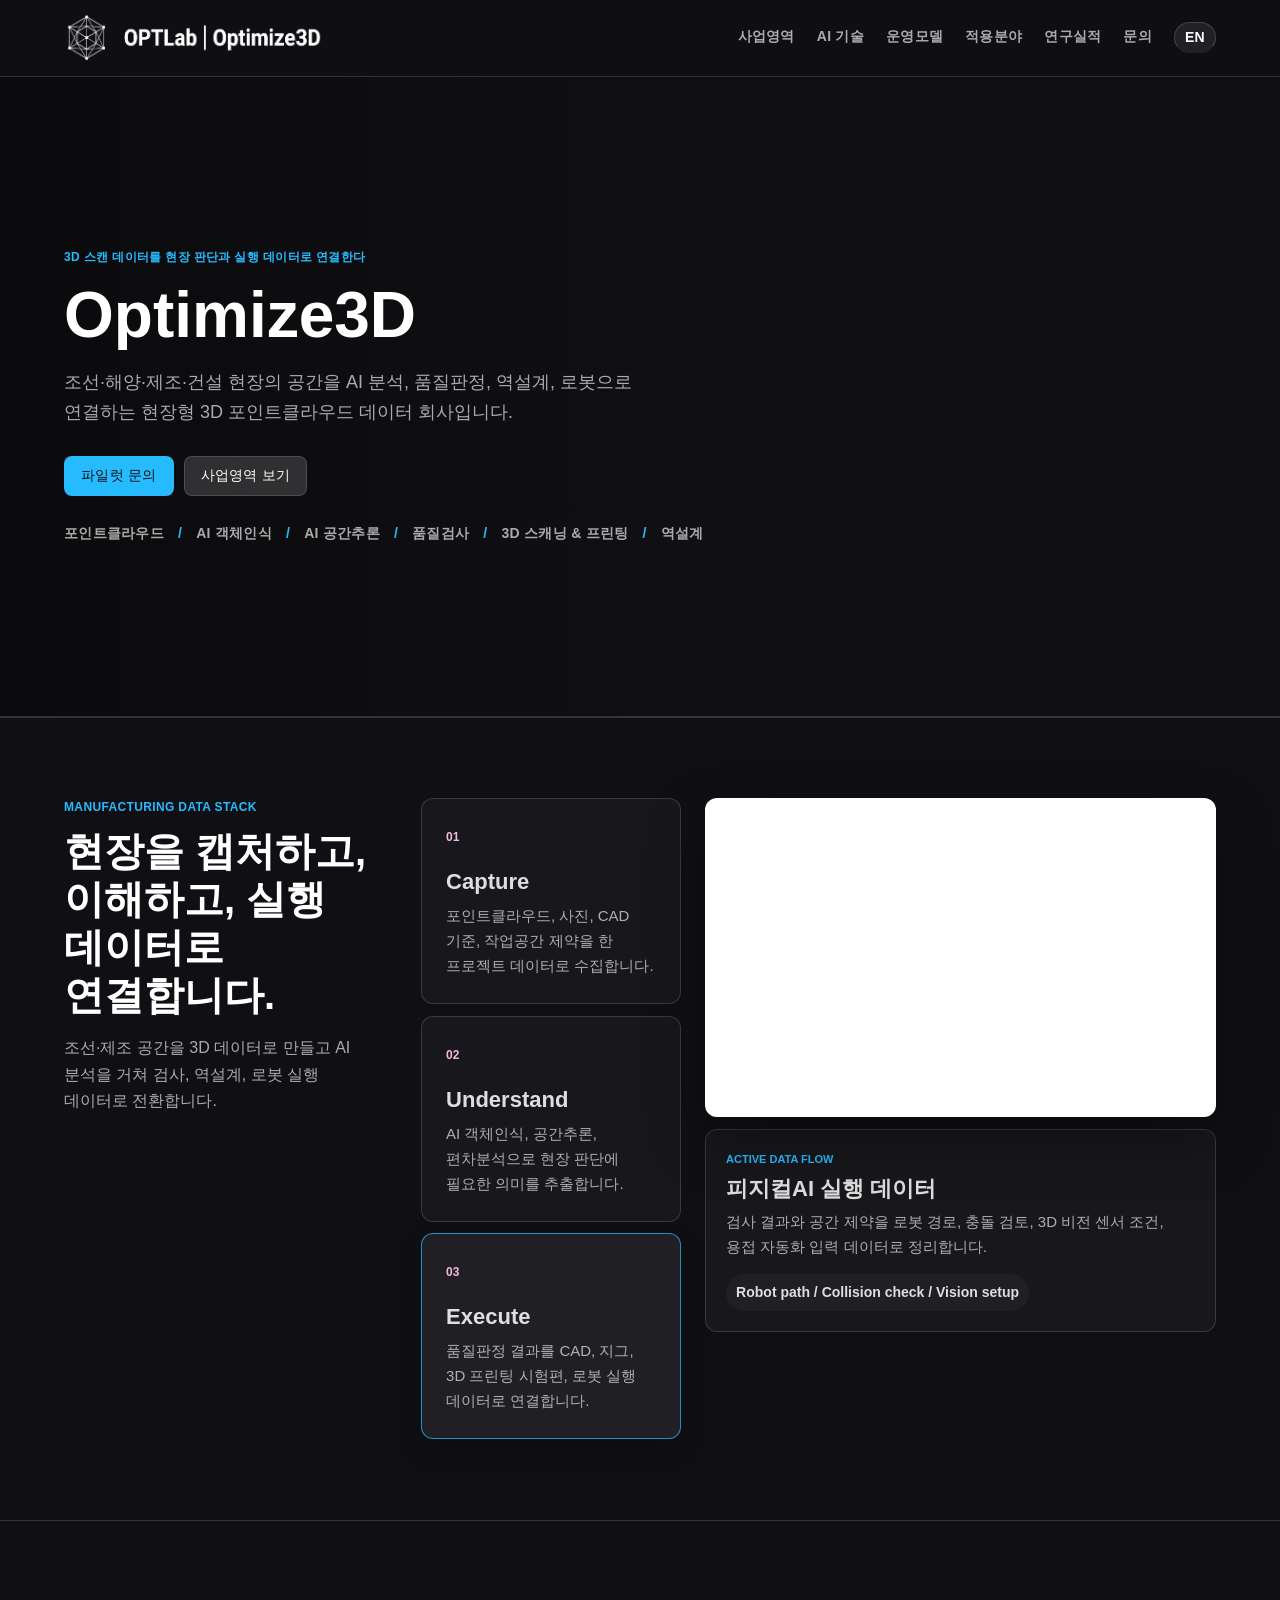
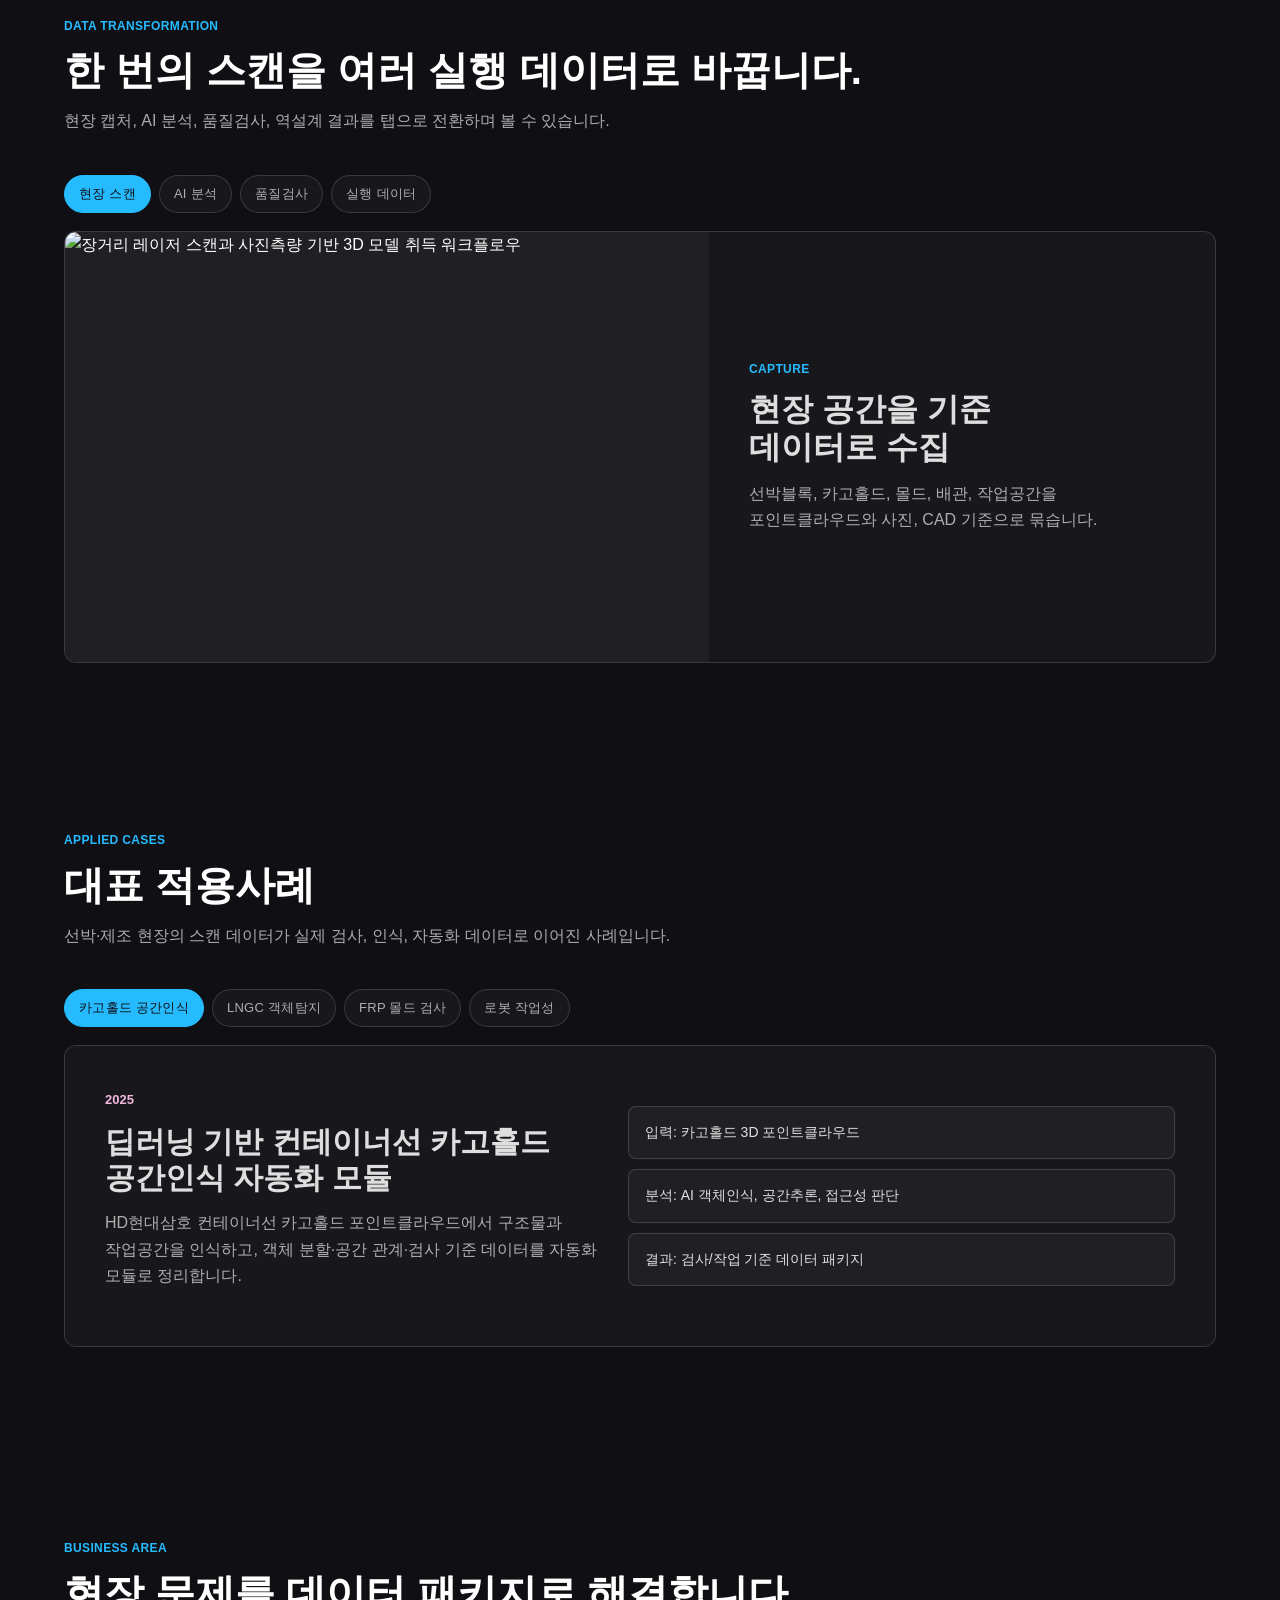
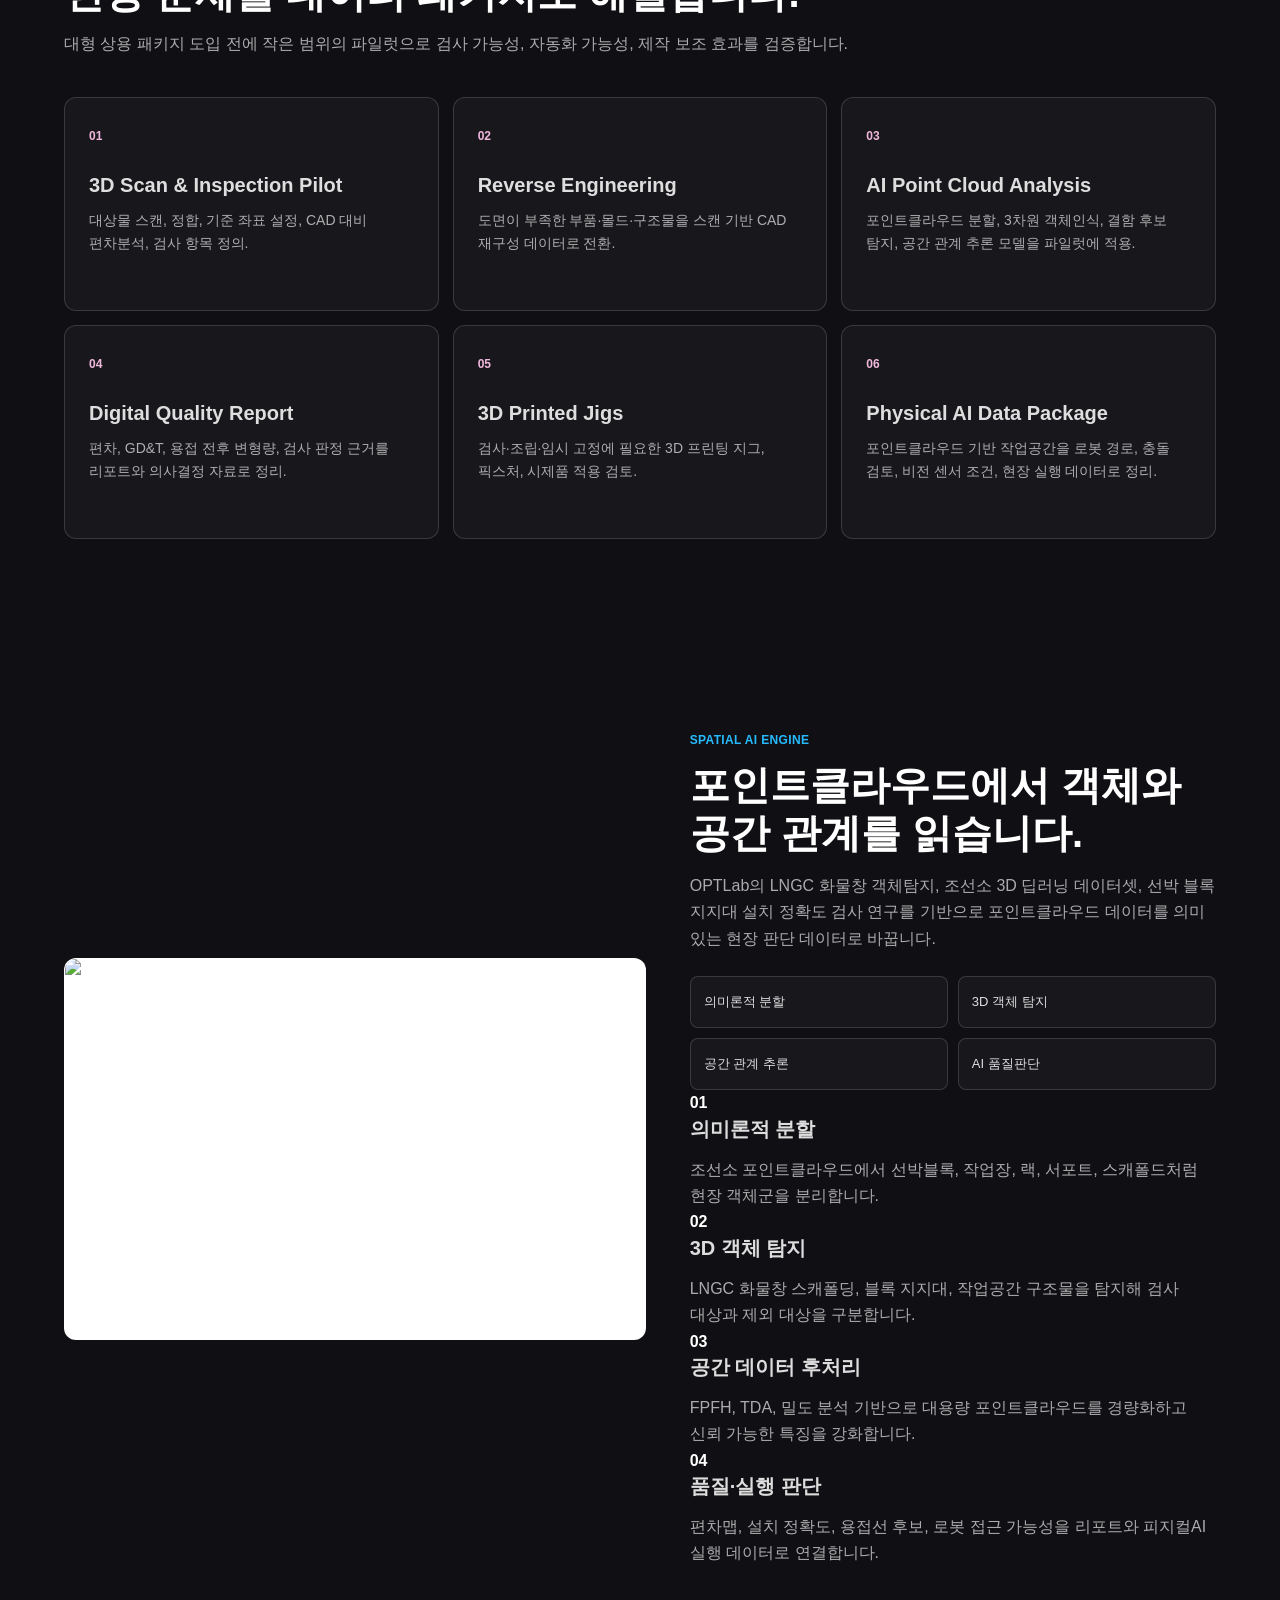
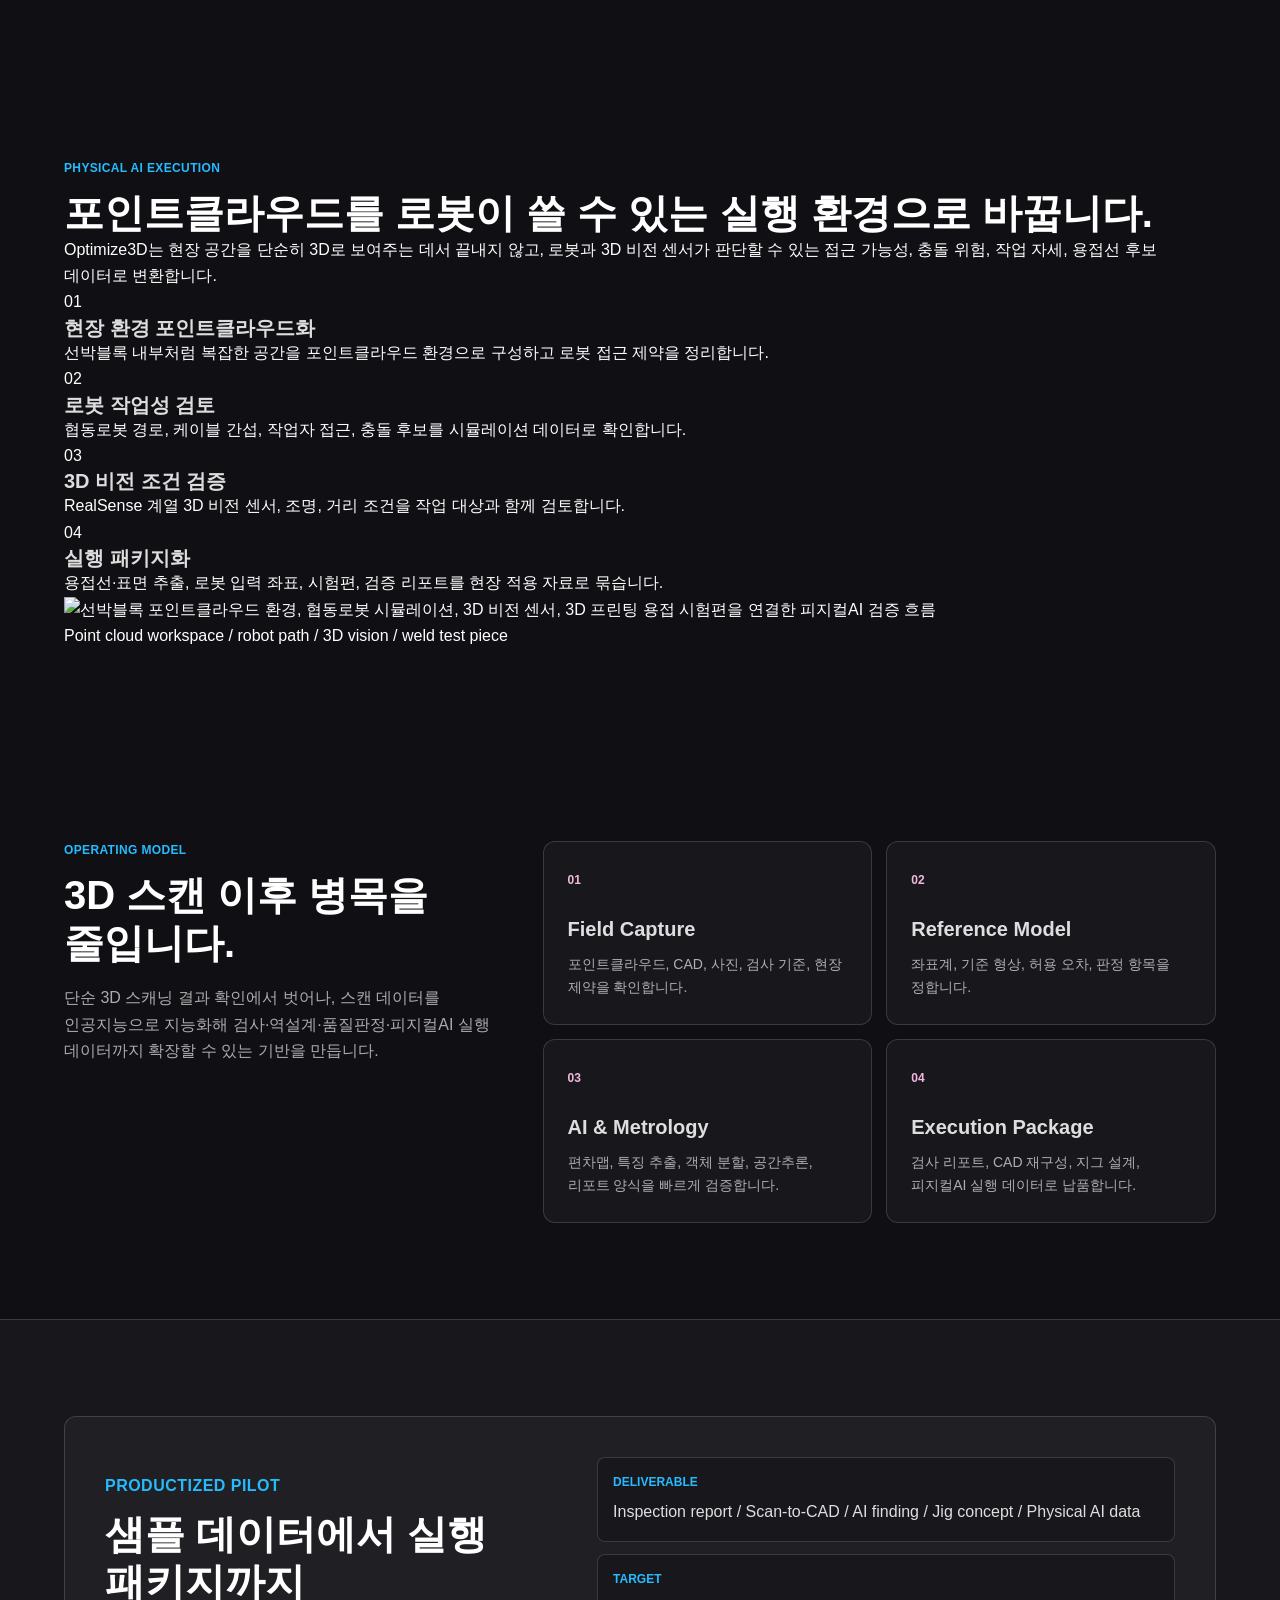
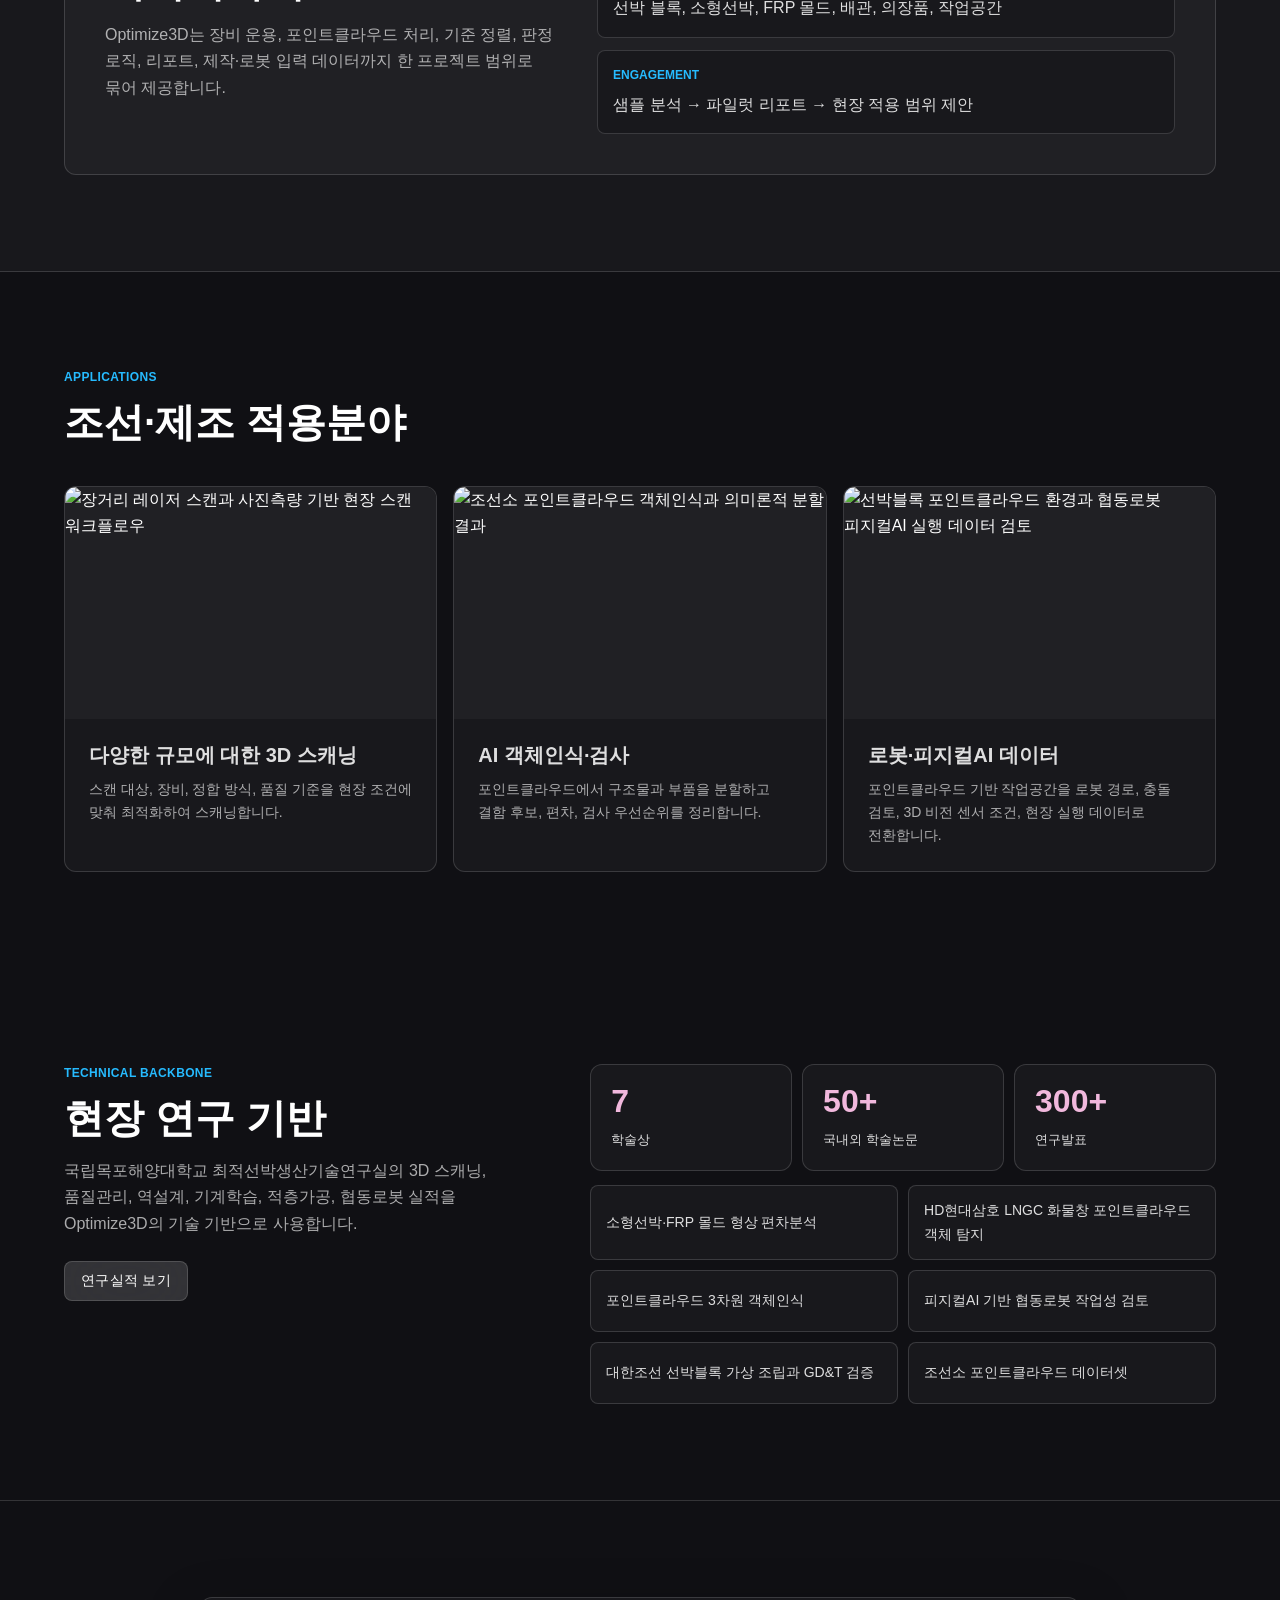
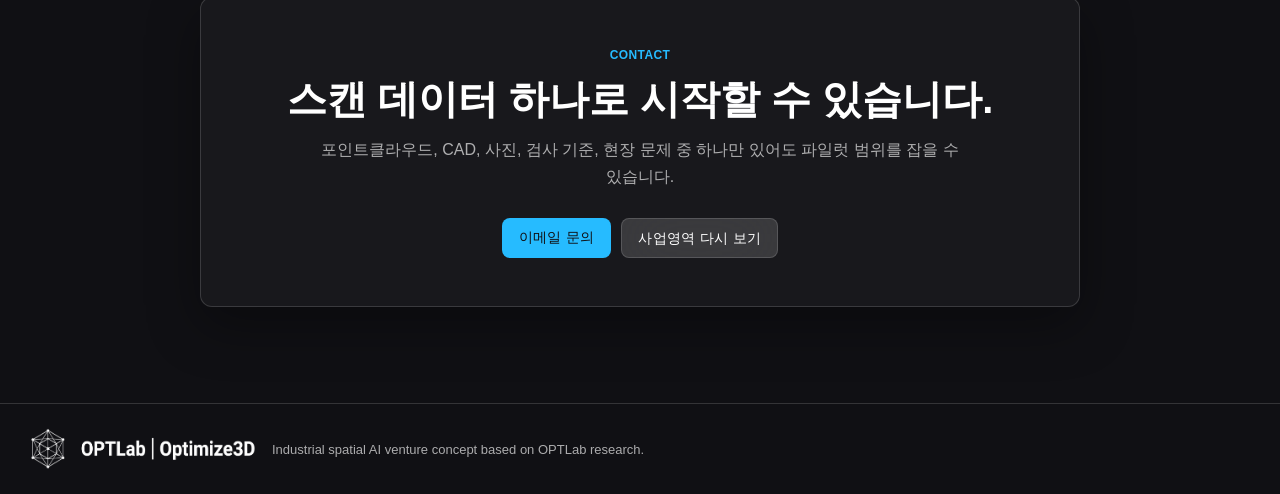
==== commit a0607c5e: "Add inquiry date to email subject" ====
--- a/index.html
+++ b/index.html
@@ -15,7 +15,7 @@
   <meta property="og:url" content="https://optimize3d.github.io/Hompage/">
   <meta property="og:image" content="https://optimize3d.github.io/Hompage/assets/images/research/hero-field-scan.jpg">
   <link rel="icon" href="assets/brand/favicon.svg" type="image/svg+xml">
-  <link rel="stylesheet" href="assets/css/styles.css?v=20260708h">
+  <link rel="stylesheet" href="assets/css/styles.css?v=20260708j">
 </head>
 <body>
   <a class="skip-link" href="#main">본문으로 이동</a>
@@ -77,17 +77,17 @@
           <article data-pipeline-step data-pipeline-title="현장 캡처" data-pipeline-body="조선소·제조 현장을 3D 스캔, 사진, CAD 기준으로 묶어 분석 가능한 원본 데이터로 만듭니다." data-pipeline-output="Point cloud / Photo / CAD reference">
             <span>01</span>
             <h3>Capture</h3>
-            <p>점군, 사진, CAD 기준, 작업공간 제약을 한 프로젝트 데이터로 수집합니다.</p>
+            <p>포인트클라우드, 사진, CAD 기준, 작업공간 제약을 한 프로젝트 데이터로 수집합니다.</p>
           </article>
           <article data-pipeline-step data-pipeline-title="AI 이해" data-pipeline-body="포인트클라우드에서 객체를 인식하고 공간 관계, 접근성, 충돌 가능성, 품질 편차를 판단합니다." data-pipeline-output="Object labels / Spatial reasoning / Quality map">
             <span>02</span>
             <h3>Understand</h3>
             <p>AI 객체인식, 공간추론, 편차분석으로 현장 판단에 필요한 의미를 추출합니다.</p>
           </article>
-          <article data-pipeline-step data-pipeline-title="실행 데이터" data-pipeline-body="검사 리포트, 역설계 CAD, 지그·3D 프린팅, 로봇 시뮬레이션 입력 데이터로 납품합니다." data-pipeline-output="Report / CAD / Jig / Robot data">
+          <article data-pipeline-step data-pipeline-title="피지컬AI 실행 데이터" data-pipeline-body="검사 결과와 공간 제약을 로봇 경로, 충돌 검토, 3D 비전 센서 조건, 용접 자동화 입력 데이터로 정리합니다." data-pipeline-output="Robot path / Collision check / Vision setup">
             <span>03</span>
             <h3>Execute</h3>
-            <p>품질판정 결과를 CAD, 지그, 제작 보조, 로봇 검토 데이터로 연결합니다.</p>
+            <p>품질판정 결과를 CAD, 지그, 3D 프린팅 시험편, 로봇 실행 데이터로 연결합니다.</p>
           </article>
           </div>
           <aside class="pipeline-visual" aria-label="3D 데이터 전환 비주얼">
@@ -101,8 +101,8 @@
                 <figcaption><span>Understand</span><strong>조선소 객체인식과 공간추론</strong></figcaption>
               </figure>
               <figure class="film-frame film-frame-3">
-                <img src="assets/images/research/frp-deviation-map.jpg" alt="FRP 소형선박 스캔 모델 기반 형상 편차분석 결과">
-                <figcaption><span>Execute</span><strong>스캔 모델 기반 품질판정</strong></figcaption>
+                <img src="assets/images/research/physical-ai-execution-montage.jpg" alt="선박블록 포인트클라우드 환경과 협동로봇 피지컬AI 실행 데이터 검토">
+                <figcaption><span>Execute</span><strong>피지컬AI 실행 데이터</strong></figcaption>
               </figure>
               <div class="film-progress" aria-hidden="true"><span></span><span></span><span></span></div>
             </div>
@@ -135,7 +135,7 @@
           <div>
             <p class="kicker">Capture</p>
             <h3>현장 공간을 기준 데이터로 수집</h3>
-            <p>선박블록, 카고홀드, 몰드, 배관, 작업공간을 점군과 사진, CAD 기준으로 묶습니다.</p>
+            <p>선박블록, 카고홀드, 몰드, 배관, 작업공간을 포인트클라우드와 사진, CAD 기준으로 묶습니다.</p>
           </div>
         </article>
         <article class="tab-panel" id="compare-ai" role="tabpanel" hidden>
@@ -155,11 +155,11 @@
           </div>
         </article>
         <article class="tab-panel" id="compare-output" role="tabpanel" hidden>
-          <img src="assets/images/research/block-assembly-digital-twin.jpg" alt="선박블록 가상 조립과 데이터 정확도 검증 결과">
-          <div>
-            <p class="kicker">Execute</p>
-            <h3>역설계·지그·로봇 데이터로 연결</h3>
-            <p>Scan-to-CAD, 3D 프린팅 지그, 작업공간 디지털트윈, 로봇 경로 검토 데이터로 납품합니다.</p>
+          <img src="assets/images/research/physical-ai-execution-montage.jpg" alt="선박블록 포인트클라우드 환경과 협동로봇 피지컬AI 실행 데이터 검토">
+          <div>
+            <p class="kicker">Physical AI</p>
+            <h3>로봇이 실행할 수 있는 현장 데이터로 연결</h3>
+            <p>작업공간 포인트클라우드, 객체 위치, 접근 가능성, 충돌 후보, 3D 비전 센서 조건을 로봇 경로와 용접·운반 검증 데이터로 정리합니다.</p>
           </div>
         </article>
       </div>
@@ -182,7 +182,7 @@
           <div>
             <time>2025</time>
             <h3>딥러닝 기반 컨테이너선 카고홀드 공간인식 자동화 모듈</h3>
-            <p>카고홀드 점군에서 구조물과 작업공간을 인식하고, 객체 분할·공간 관계·검사 기준 데이터를 자동화 모듈로 정리합니다.</p>
+            <p>HD현대삼호 컨테이너선 카고홀드 포인트클라우드에서 구조물과 작업공간을 인식하고, 객체 분할·공간 관계·검사 기준 데이터를 자동화 모듈로 정리합니다.</p>
           </div>
           <ul>
             <li>입력: 카고홀드 3D 포인트클라우드</li>
@@ -194,7 +194,7 @@
           <div>
             <time>2020-2021</time>
             <h3>LNGC 화물창 3D 포인트클라우드 객체 탐지</h3>
-            <p>화물창 편평도 계측 과정에서 스캐폴딩 시스템을 탐지·분할하기 위한 딥러닝 기반 점군 처리와 후처리 연구를 수행했습니다.</p>
+            <p>HD현대삼호 LNGC 화물창 편평도 계측 과정에서 스캐폴딩 시스템을 탐지·분할하기 위한 딥러닝 기반 포인트클라우드 처리와 후처리 연구를 수행했습니다.</p>
           </div>
           <ul>
             <li>입력: LNGC 화물창 스캔 데이터</li>
@@ -217,13 +217,13 @@
         <article class="case-panel tab-panel" id="case-robot" role="tabpanel" hidden>
           <div>
             <time>2025-2026</time>
-            <h3>협동로봇 용접 자동화와 포인트클라우드 표면 추출</h3>
-            <p>협소 선박블록 환경의 점군을 로봇 경로, 충돌 검토, 용접 자동화 입력 데이터로 전환합니다.</p>
+            <h3>포인트클라우드 기반 피지컬AI·협동로봇 작업성 검토</h3>
+            <p>선박블록 포인트클라우드 환경, 3D 비전 센서, 3D 프린팅 시험편을 연결해 로봇 경로·충돌·접근성·용접선 추출 가능성을 검토합니다.</p>
           </div>
           <ul>
-            <li>입력: 선박블록 작업공간 점군</li>
-            <li>분석: 표면 추출, 경로 후보, 충돌 검토</li>
-            <li>결과: 로봇 시뮬레이션 입력 데이터</li>
+            <li>입력: 선박블록 포인트클라우드, 로봇 셀, 3D 비전 센서 조건</li>
+            <li>분석: 공간추론, 충돌 감지, 용접선·표면 추출</li>
+            <li>결과: 피지컬AI 실험 셋업 및 로봇 실행 데이터</li>
           </ul>
         </article>
       </div>
@@ -249,7 +249,7 @@
         <article>
           <span>03</span>
           <h3>AI Point Cloud Analysis</h3>
-          <p>점군 분할, 3차원 객체인식, 결함 후보 탐지, 공간 관계 추론 모델을 파일럿에 적용.</p>
+          <p>포인트클라우드 분할, 3차원 객체인식, 결함 후보 탐지, 공간 관계 추론 모델을 파일럿에 적용.</p>
         </article>
         <article>
           <span>04</span>
@@ -263,8 +263,8 @@
         </article>
         <article>
           <span>06</span>
-          <h3>Robot Simulation Data</h3>
-          <p>점군 기반 작업공간을 로봇 경로, 충돌 검토, 디지털트윈 입력 데이터로 정리.</p>
+          <h3>Physical AI Data Package</h3>
+          <p>포인트클라우드 기반 작업공간을 로봇 경로, 충돌 검토, 비전 센서 조건, 현장 실행 데이터로 정리.</p>
         </article>
       </div>
     </section>
@@ -275,28 +275,84 @@
       </div>
       <div class="ai-copy">
         <p class="kicker">Spatial AI Engine</p>
-        <h2 id="ai-title">점군에서 객체와 공간 관계를 읽습니다.</h2>
-        <p>선체 구조, 배관, 지그, 작업공간을 점군에서 구분하고 객체 간 위치 관계, 접근 가능성, 충돌 위험, 검사 우선순위를 계산합니다.</p>
+        <h2 id="ai-title">포인트클라우드에서 객체와 공간 관계를 읽습니다.</h2>
+        <p>OPTLab의 LNGC 화물창 객체탐지, 조선소 3D 딥러닝 데이터셋, 선박 블록 지지대 설치 정확도 검사 연구를 기반으로 포인트클라우드 데이터를 의미 있는 현장 판단 데이터로 바꿉니다.</p>
         <div class="ai-list">
           <span>의미론적 분할</span>
           <span>3D 객체 탐지</span>
           <span>공간 관계 추론</span>
           <span>AI 품질판단</span>
         </div>
-      </div>
+        <div class="ai-module-grid" aria-label="Spatial AI 분석 모듈">
+          <article>
+            <strong>01</strong>
+            <h3>의미론적 분할</h3>
+            <p>조선소 포인트클라우드에서 선박블록, 작업장, 랙, 서포트, 스캐폴드처럼 현장 객체군을 분리합니다.</p>
+          </article>
+          <article>
+            <strong>02</strong>
+            <h3>3D 객체 탐지</h3>
+            <p>LNGC 화물창 스캐폴딩, 블록 지지대, 작업공간 구조물을 탐지해 검사 대상과 제외 대상을 구분합니다.</p>
+          </article>
+          <article>
+            <strong>03</strong>
+            <h3>공간 데이터 후처리</h3>
+            <p>FPFH, TDA, 밀도 분석 기반으로 대용량 포인트클라우드를 경량화하고 신뢰 가능한 특징을 강화합니다.</p>
+          </article>
+          <article>
+            <strong>04</strong>
+            <h3>품질·실행 판단</h3>
+            <p>편차맵, 설치 정확도, 용접선 후보, 로봇 접근 가능성을 리포트와 피지컬AI 실행 데이터로 연결합니다.</p>
+          </article>
+        </div>
+      </div>
+    </section>
+
+    <section class="section physical-ai-section" aria-labelledby="physical-ai-title">
+      <div class="physical-ai-copy">
+        <p class="kicker">Physical AI Execution</p>
+        <h2 id="physical-ai-title">포인트클라우드를 로봇이 쓸 수 있는 실행 환경으로 바꿉니다.</h2>
+        <p>Optimize3D는 현장 공간을 단순히 3D로 보여주는 데서 끝내지 않고, 로봇과 3D 비전 센서가 판단할 수 있는 접근 가능성, 충돌 위험, 작업 자세, 용접선 후보 데이터로 변환합니다.</p>
+        <div class="physical-ai-points">
+          <article>
+            <span>01</span>
+            <h3>현장 환경 포인트클라우드화</h3>
+            <p>선박블록 내부처럼 복잡한 공간을 포인트클라우드 환경으로 구성하고 로봇 접근 제약을 정리합니다.</p>
+          </article>
+          <article>
+            <span>02</span>
+            <h3>로봇 작업성 검토</h3>
+            <p>협동로봇 경로, 케이블 간섭, 작업자 접근, 충돌 후보를 시뮬레이션 데이터로 확인합니다.</p>
+          </article>
+          <article>
+            <span>03</span>
+            <h3>3D 비전 조건 검증</h3>
+            <p>RealSense 계열 3D 비전 센서, 조명, 거리 조건을 작업 대상과 함께 검토합니다.</p>
+          </article>
+          <article>
+            <span>04</span>
+            <h3>실행 패키지화</h3>
+            <p>용접선·표면 추출, 로봇 입력 좌표, 시험편, 검증 리포트를 현장 적용 자료로 묶습니다.</p>
+          </article>
+        </div>
+      </div>
+      <figure class="physical-ai-media">
+        <img src="assets/images/research/physical-ai-execution-montage.jpg" alt="선박블록 포인트클라우드 환경, 협동로봇 시뮬레이션, 3D 비전 센서, 3D 프린팅 용접 시험편을 연결한 피지컬AI 검증 흐름">
+        <figcaption>Point cloud workspace / robot path / 3D vision / weld test piece</figcaption>
+      </figure>
     </section>
 
     <section class="section platform-section" id="platform" aria-labelledby="platform-title">
       <div class="platform-copy">
         <p class="kicker">Operating Model</p>
-        <h2 id="platform-title">스캔 이후 병목을 줄입니다.</h2>
-        <p>기간을 앞세우기보다, 현장에서 바로 검토할 수 있는 기준 좌표, 허용오차, 편차맵, AI 검출 결과, 리포트 양식, 제작·로봇 입력 데이터를 명확히 납품합니다.</p>
+        <h2 id="platform-title">3D 스캔 이후 병목을 줄입니다.</h2>
+        <p>단순 3D 스캐닝 결과 확인에서 벗어나, 스캔 데이터를 인공지능으로 지능화해 검사·역설계·품질판정·피지컬AI 실행 데이터까지 확장할 수 있는 기반을 만듭니다.</p>
       </div>
       <div class="workflow-board" aria-label="Optimize3D 파일럿 프로세스">
         <article>
           <strong>01</strong>
           <h3>Field Capture</h3>
-          <p>점군, CAD, 사진, 검사 기준, 현장 제약을 확인합니다.</p>
+          <p>포인트클라우드, CAD, 사진, 검사 기준, 현장 제약을 확인합니다.</p>
         </article>
         <article>
           <strong>02</strong>
@@ -311,7 +367,7 @@
         <article>
           <strong>04</strong>
           <h3>Execution Package</h3>
-          <p>검사 리포트, CAD 재구성, 지그 설계, 로봇 시뮬레이션 데이터로 납품합니다.</p>
+          <p>검사 리포트, CAD 재구성, 지그 설계, 피지컬AI 실행 데이터로 납품합니다.</p>
         </article>
       </div>
     </section>
@@ -321,12 +377,12 @@
         <div>
           <p class="kicker">Productized Pilot</p>
           <h2 id="product-title">샘플 데이터에서 실행 패키지까지</h2>
-          <p>Optimize3D는 장비 운용, 점군 처리, 기준 정렬, 판정 로직, 리포트, 제작·로봇 입력 데이터까지 한 프로젝트 범위로 묶어 제공합니다.</p>
+          <p>Optimize3D는 장비 운용, 포인트클라우드 처리, 기준 정렬, 판정 로직, 리포트, 제작·로봇 입력 데이터까지 한 프로젝트 범위로 묶어 제공합니다.</p>
         </div>
         <dl>
           <div>
             <dt>Deliverable</dt>
-            <dd>Inspection report / Scan-to-CAD / AI finding / Jig concept / Simulation data</dd>
+            <dd>Inspection report / Scan-to-CAD / AI finding / Jig concept / Physical AI data</dd>
           </div>
           <div>
             <dt>Target</dt>
@@ -349,22 +405,22 @@
         <article>
           <img src="assets/images/research/field-capture-workflow.jpg" alt="장거리 레이저 스캔과 사진측량 기반 현장 스캔 워크플로우">
           <div>
-            <h3>현장 스캔 파일럿</h3>
-            <p>스캔 대상, 장비, 정합 방식, 품질 기준을 현장 조건에 맞춰 작게 검증합니다.</p>
+            <h3>다양한 규모에 대한 3D 스캐닝</h3>
+            <p>스캔 대상, 장비, 정합 방식, 품질 기준을 현장 조건에 맞춰 최적화하여 스캐닝합니다.</p>
           </div>
         </article>
         <article>
           <img src="assets/images/research/ai-shipyard-segmentation.jpg" alt="조선소 포인트클라우드 객체인식과 의미론적 분할 결과">
           <div>
             <h3>AI 객체인식·검사</h3>
-            <p>점군에서 구조물과 부품을 분할하고 결함 후보, 편차, 검사 우선순위를 정리합니다.</p>
-          </div>
-        </article>
-        <article>
-          <img src="assets/images/research/block-assembly-digital-twin.jpg" alt="선박블록 가상 조립과 디지털트윈 데이터 검증 결과">
-          <div>
-            <h3>로봇·디지털트윈 데이터</h3>
-            <p>작업공간의 객체 관계와 충돌 가능성을 로봇 시뮬레이션 입력 데이터로 전환합니다.</p>
+            <p>포인트클라우드에서 구조물과 부품을 분할하고 결함 후보, 편차, 검사 우선순위를 정리합니다.</p>
+          </div>
+        </article>
+        <article>
+          <img src="assets/images/research/physical-ai-execution-montage.jpg" alt="선박블록 포인트클라우드 환경과 협동로봇 피지컬AI 실행 데이터 검토">
+          <div>
+            <h3>로봇·피지컬AI 데이터</h3>
+            <p>포인트클라우드 기반 작업공간을 로봇 경로, 충돌 검토, 3D 비전 센서 조건, 현장 실행 데이터로 전환합니다.</p>
           </div>
         </article>
       </div>
@@ -396,10 +452,10 @@
         </div>
         <div class="proof-list">
           <span>소형선박·FRP 몰드 형상 편차분석</span>
-          <span>LNGC 화물창 점군 객체 탐지</span>
+          <span>HD현대삼호 LNGC 화물창 포인트클라우드 객체 탐지</span>
           <span>포인트클라우드 3차원 객체인식</span>
-          <span>공간추론 기반 로봇 작업성 검토</span>
-          <span>선박블록 가상 조립과 GD&amp;T 검증</span>
+          <span>피지컬AI 기반 협동로봇 작업성 검토</span>
+          <span>대한조선 선박블록 가상 조립과 GD&amp;T 검증</span>
           <span>조선소 포인트클라우드 데이터셋</span>
         </div>
       </div>
@@ -409,7 +465,7 @@
       <div class="cta-inner">
         <p class="kicker">Contact</p>
         <h2 id="contact-title">스캔 데이터 하나로 시작할 수 있습니다.</h2>
-        <p>점군, CAD, 사진, 검사 기준, 현장 문제 중 하나만 있어도 파일럿 범위를 잡을 수 있습니다.</p>
+        <p>포인트클라우드, CAD, 사진, 검사 기준, 현장 문제 중 하나만 있어도 파일럿 범위를 잡을 수 있습니다.</p>
         <div class="cta-actions">
           <button class="button primary" type="button" data-email-button>이메일 문의</button>
           <a class="button secondary" href="#business">사업영역 다시 보기</a>
@@ -428,6 +484,6 @@
     </div>
   </footer>
 
-  <script src="assets/js/main.js?v=20260708g"></script>
+  <script src="assets/js/main.js?v=20260708i"></script>
 </body>
 </html>
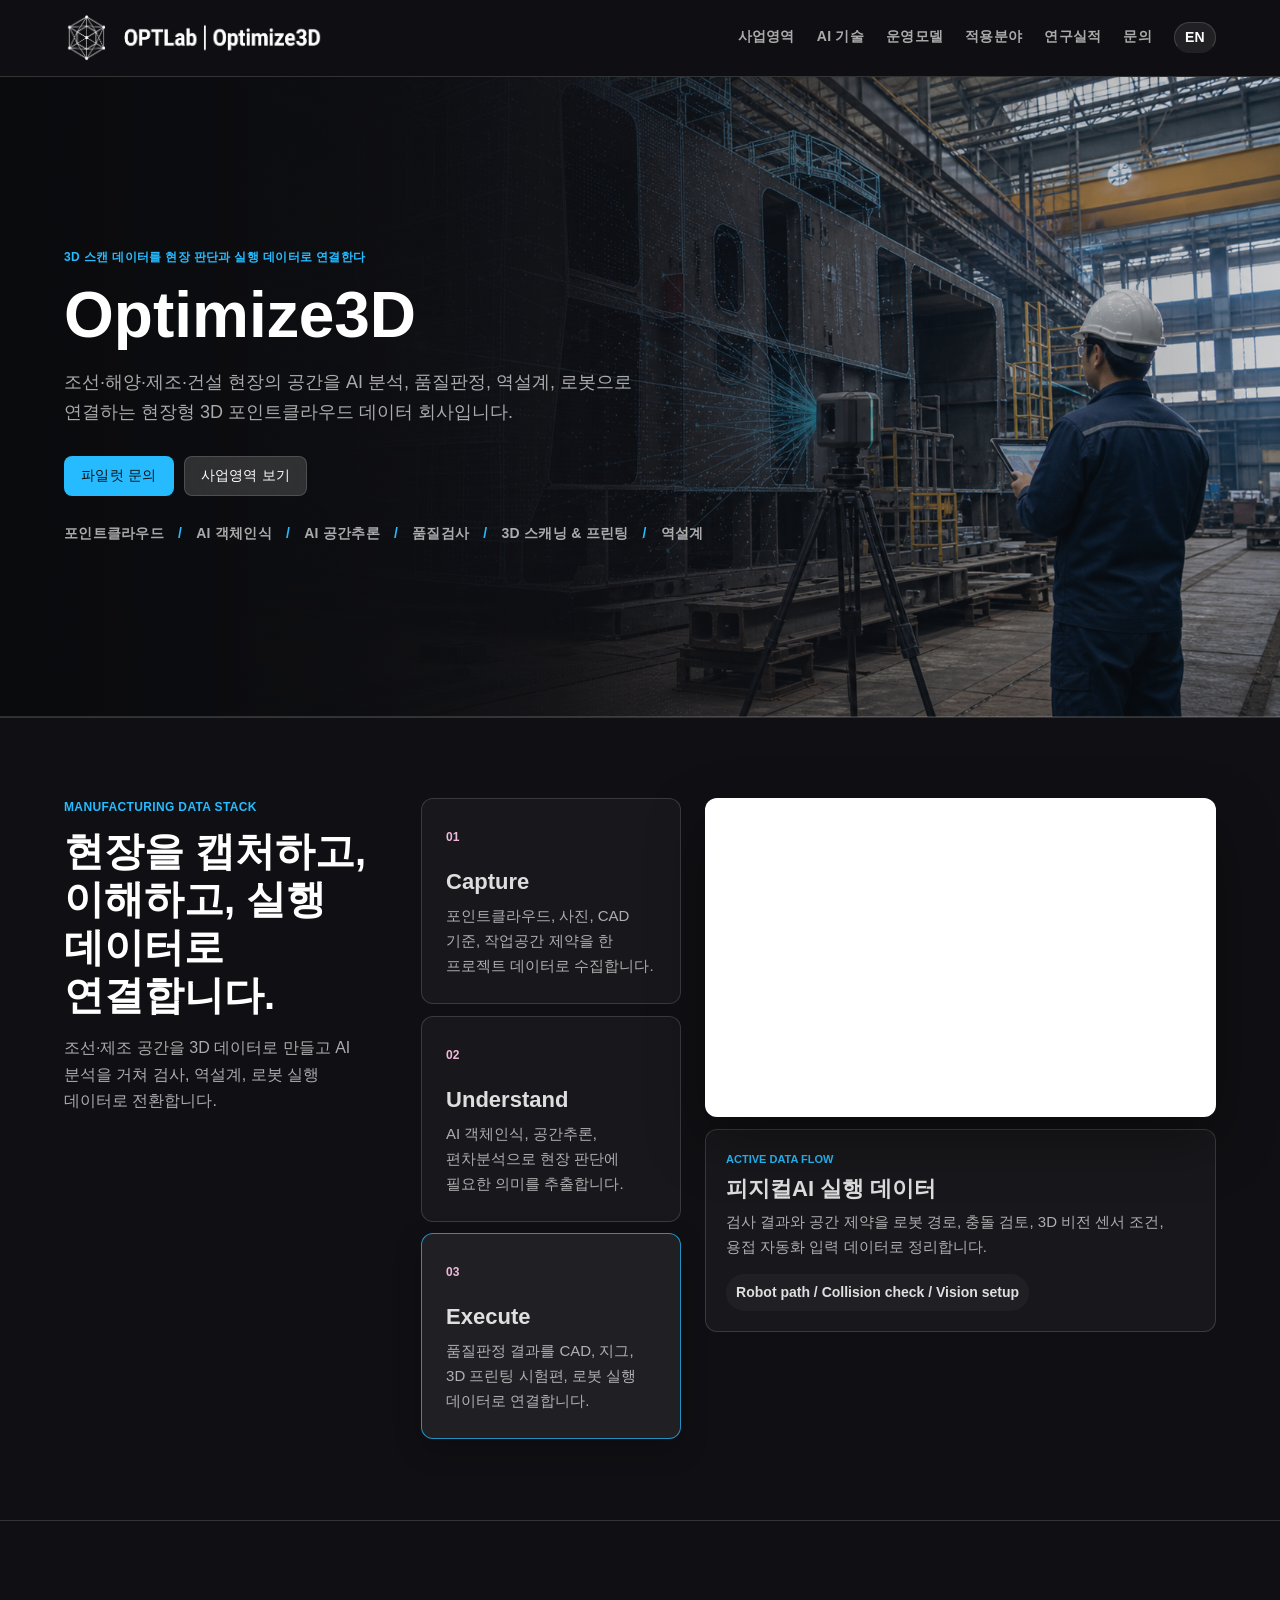
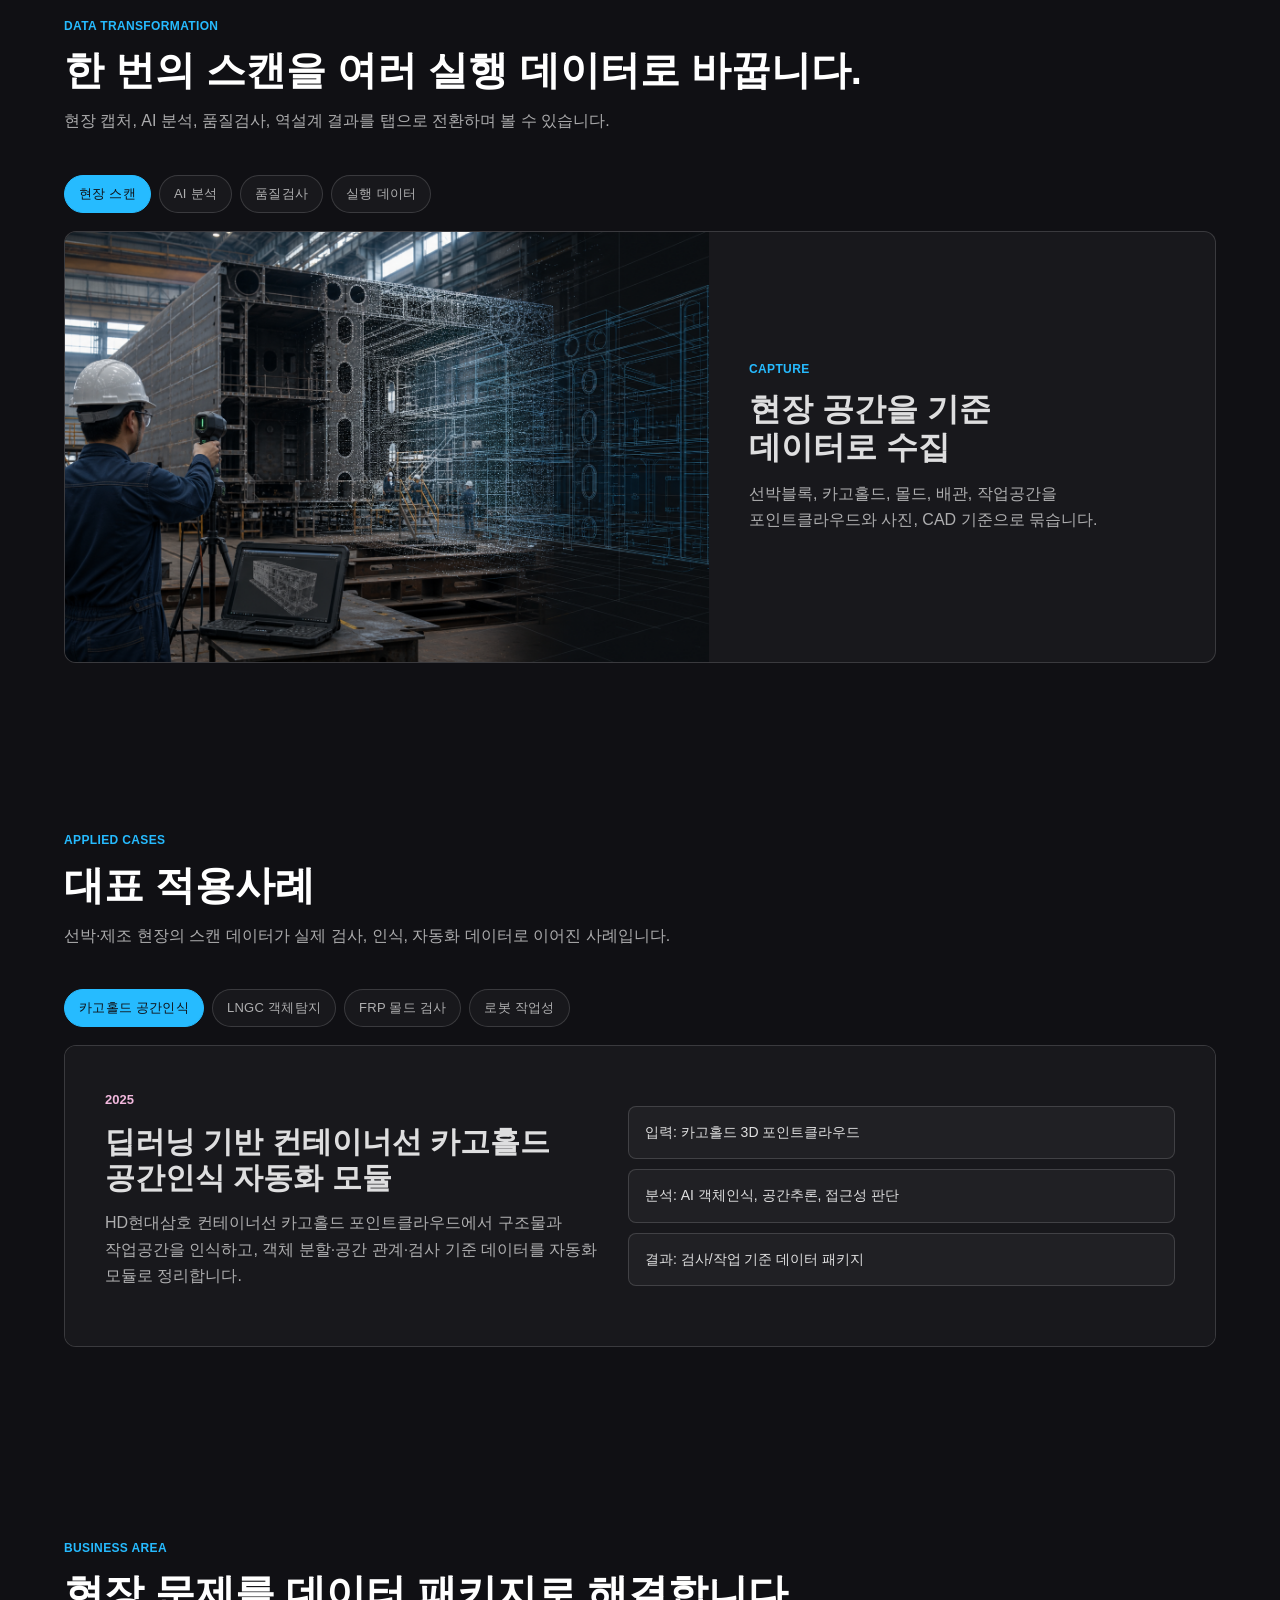
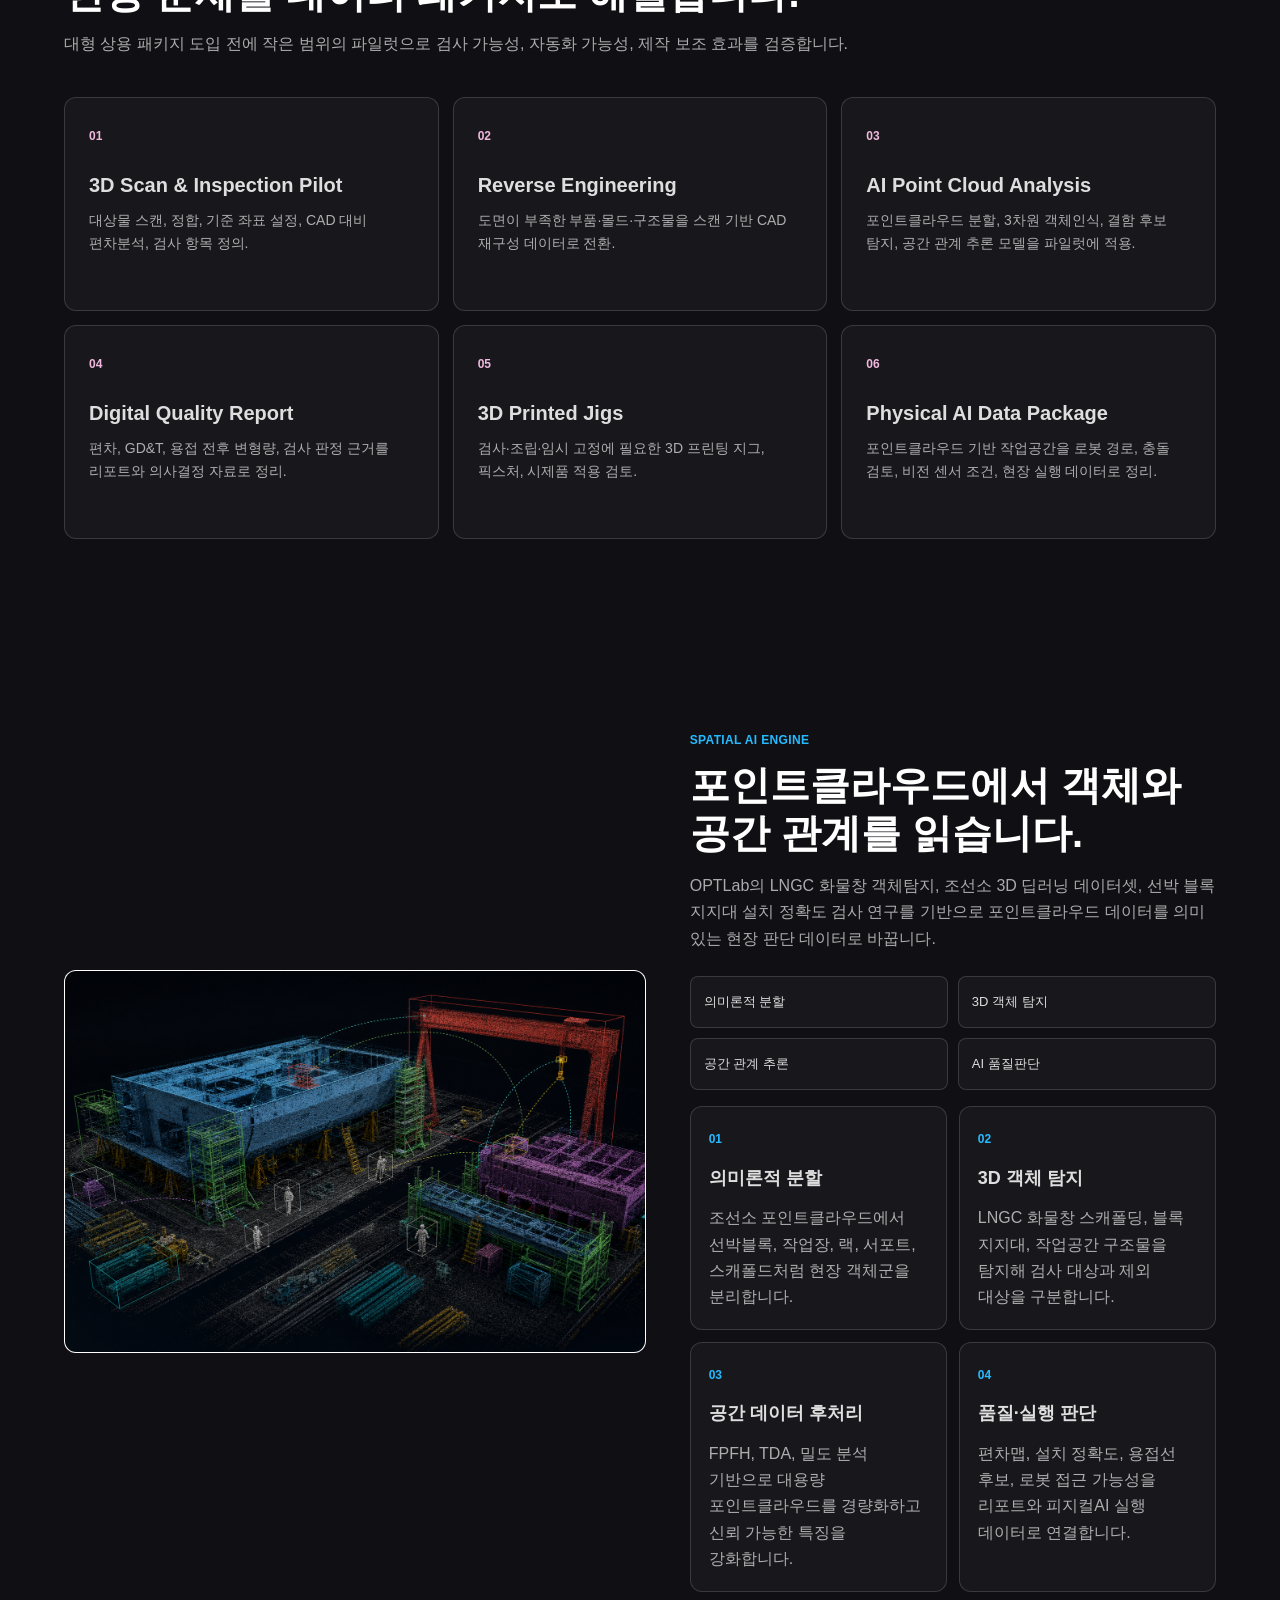
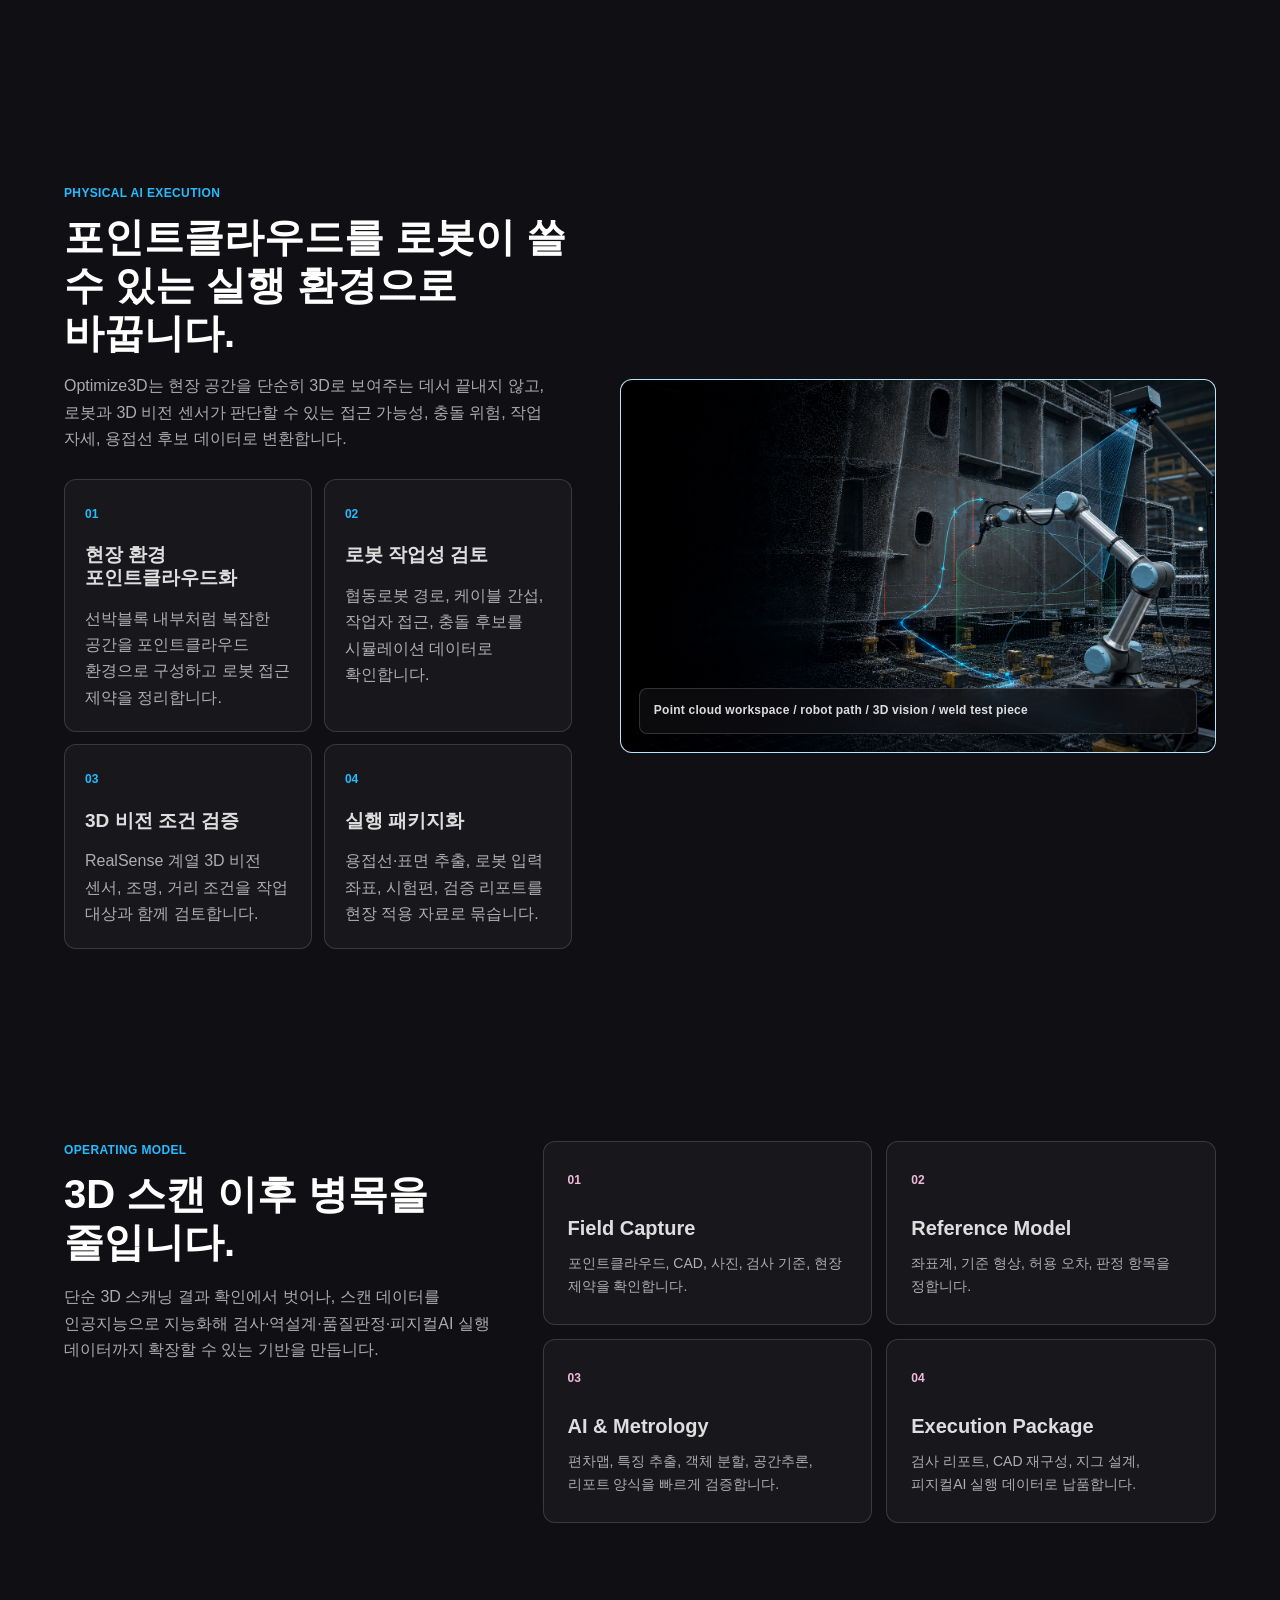
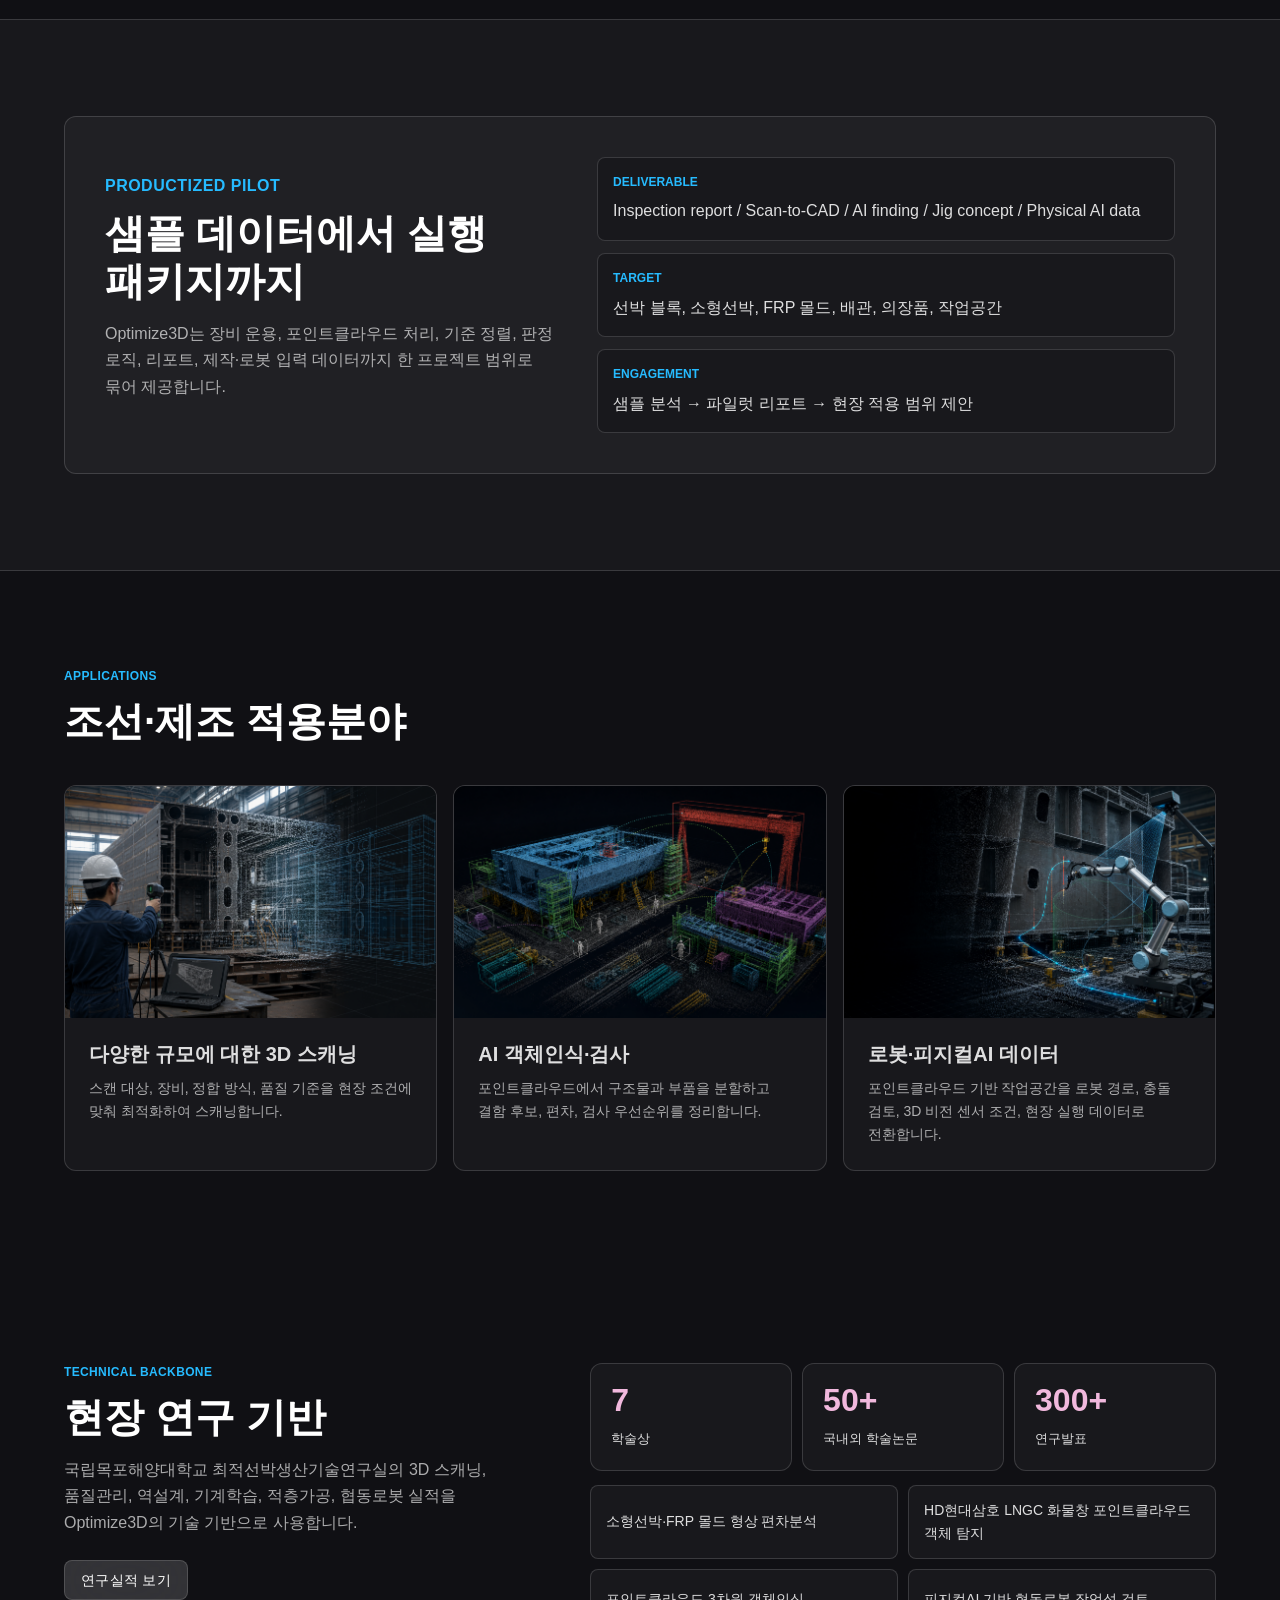
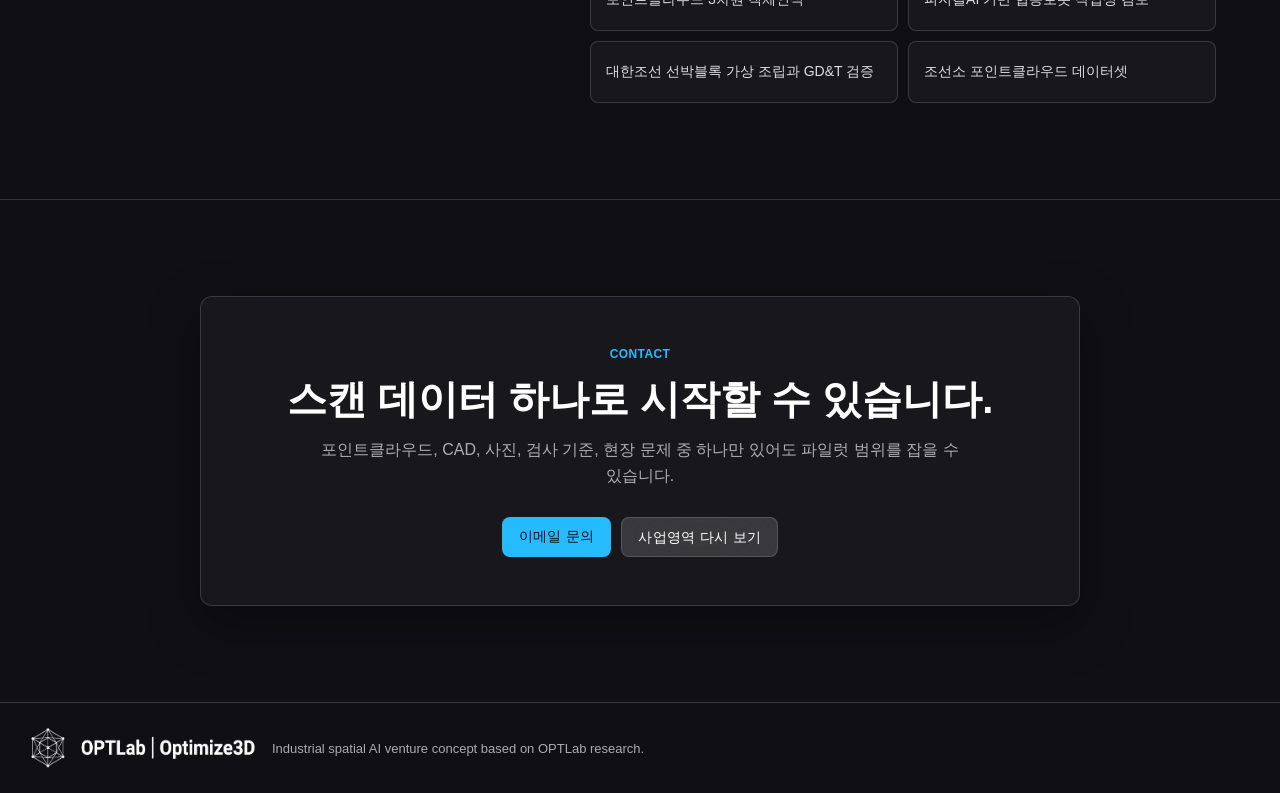
==== commit 9c4e7216: "Replace landing visuals with generated web assets" ====
--- a/index.html
+++ b/index.html
@@ -13,9 +13,9 @@
   <meta property="og:title" content="Optimize3D | 현장을 위한 3D Point Cloud AI">
   <meta property="og:description" content="조선·해양·제조·건설 현장의 공간을 AI 분석, 품질판정, 역설계, 로봇으로 연결하는 현장형 3D 포인트클라우드 데이터 회사입니다.">
   <meta property="og:url" content="https://optimize3d.github.io/Hompage/">
-  <meta property="og:image" content="https://optimize3d.github.io/Hompage/assets/images/research/hero-field-scan.jpg">
+  <meta property="og:image" content="https://optimize3d.github.io/Hompage/assets/images/generated/hero-shipyard-pointcloud-v2.png">
   <link rel="icon" href="assets/brand/favicon.svg" type="image/svg+xml">
-  <link rel="stylesheet" href="assets/css/styles.css?v=20260708j">
+  <link rel="stylesheet" href="assets/css/styles.css?v=20260708k">
 </head>
 <body>
   <a class="skip-link" href="#main">본문으로 이동</a>
@@ -93,15 +93,15 @@
           <aside class="pipeline-visual" aria-label="3D 데이터 전환 비주얼">
             <div class="pipeline-film">
               <figure class="film-frame film-frame-1">
-                <img src="assets/images/research/field-capture-workflow.jpg" alt="장거리 레이저 스캔과 사진측량 기반 3D 모델 취득 워크플로우">
+                <img src="assets/images/generated/field-scan-workflow-v2.png" alt="조선소 현장 스캔과 포인트클라우드·CAD 전환 워크플로우">
                 <figcaption><span>Capture</span><strong>다중 소스 스캔 데이터 수집</strong></figcaption>
               </figure>
               <figure class="film-frame film-frame-2">
-                <img src="assets/images/research/ai-shipyard-segmentation.jpg" alt="조선소 포인트클라우드 의미론적 분할과 객체인식 결과">
+                <img src="assets/images/generated/spatial-ai-shipyard-segmentation-v2.png" alt="조선소 포인트클라우드 의미론적 분할과 객체인식 시각화">
                 <figcaption><span>Understand</span><strong>조선소 객체인식과 공간추론</strong></figcaption>
               </figure>
               <figure class="film-frame film-frame-3">
-                <img src="assets/images/research/physical-ai-execution-montage.jpg" alt="선박블록 포인트클라우드 환경과 협동로봇 피지컬AI 실행 데이터 검토">
+                <img src="assets/images/generated/physical-ai-robot-execution-v2.png" alt="포인트클라우드 환경에서 협동로봇 경로와 충돌 검토를 연결한 피지컬AI 시각화">
                 <figcaption><span>Execute</span><strong>피지컬AI 실행 데이터</strong></figcaption>
               </figure>
               <div class="film-progress" aria-hidden="true"><span></span><span></span><span></span></div>
@@ -131,7 +131,7 @@
       </div>
       <div class="compare-stage">
         <article class="tab-panel is-active" id="compare-scan" role="tabpanel">
-          <img src="assets/images/research/field-capture-workflow.jpg" alt="장거리 레이저 스캔과 사진측량 기반 3D 모델 취득 워크플로우">
+          <img src="assets/images/generated/field-scan-workflow-v2.png" alt="조선소 현장 스캔과 포인트클라우드·CAD 전환 워크플로우">
           <div>
             <p class="kicker">Capture</p>
             <h3>현장 공간을 기준 데이터로 수집</h3>
@@ -139,7 +139,7 @@
           </div>
         </article>
         <article class="tab-panel" id="compare-ai" role="tabpanel" hidden>
-          <img src="assets/images/research/ai-shipyard-segmentation.jpg" alt="조선소 포인트클라우드 의미론적 분할과 객체인식 결과">
+          <img src="assets/images/generated/spatial-ai-shipyard-segmentation-v2.png" alt="조선소 포인트클라우드 의미론적 분할과 객체인식 시각화">
           <div>
             <p class="kicker">Analyze</p>
             <h3>AI 객체인식과 공간추론</h3>
@@ -147,7 +147,7 @@
           </div>
         </article>
         <article class="tab-panel" id="compare-report" role="tabpanel" hidden>
-          <img src="assets/images/research/pipe-weld-inspection.jpg" alt="배관 용접 전후 3D 스캔 측정 리포트">
+          <img src="assets/images/generated/quality-deviation-scan-v2.png" alt="3D 스캔 기반 형상 편차맵과 품질검사 시각화">
           <div>
             <p class="kicker">Decide</p>
             <h3>편차맵과 품질판정 근거</h3>
@@ -155,7 +155,7 @@
           </div>
         </article>
         <article class="tab-panel" id="compare-output" role="tabpanel" hidden>
-          <img src="assets/images/research/physical-ai-execution-montage.jpg" alt="선박블록 포인트클라우드 환경과 협동로봇 피지컬AI 실행 데이터 검토">
+          <img src="assets/images/generated/physical-ai-robot-execution-v2.png" alt="포인트클라우드 환경에서 협동로봇 경로와 충돌 검토를 연결한 피지컬AI 시각화">
           <div>
             <p class="kicker">Physical AI</p>
             <h3>로봇이 실행할 수 있는 현장 데이터로 연결</h3>
@@ -271,7 +271,7 @@
 
     <section class="section ai-section" id="ai" aria-labelledby="ai-title">
       <div class="ai-visual">
-        <img src="assets/images/research/pointcloud-density-ai.jpg" alt="포인트클라우드 밀도 변화와 딥러닝 기반 분할 결과">
+        <img src="assets/images/generated/spatial-ai-shipyard-segmentation-v2.png" alt="조선소 포인트클라우드 의미론적 분할과 공간 관계 추론 시각화">
       </div>
       <div class="ai-copy">
         <p class="kicker">Spatial AI Engine</p>
@@ -337,7 +337,7 @@
         </div>
       </div>
       <figure class="physical-ai-media">
-        <img src="assets/images/research/physical-ai-execution-montage.jpg" alt="선박블록 포인트클라우드 환경, 협동로봇 시뮬레이션, 3D 비전 센서, 3D 프린팅 용접 시험편을 연결한 피지컬AI 검증 흐름">
+        <img src="assets/images/generated/physical-ai-robot-execution-v2.png" alt="선박블록 포인트클라우드 환경, 협동로봇 경로, 3D 비전 센서 조건을 연결한 피지컬AI 검증 흐름">
         <figcaption>Point cloud workspace / robot path / 3D vision / weld test piece</figcaption>
       </figure>
     </section>
@@ -403,21 +403,21 @@
       </div>
       <div class="application-grid">
         <article>
-          <img src="assets/images/research/field-capture-workflow.jpg" alt="장거리 레이저 스캔과 사진측량 기반 현장 스캔 워크플로우">
+          <img src="assets/images/generated/field-scan-workflow-v2.png" alt="조선소 현장 스캔과 포인트클라우드·CAD 전환 워크플로우">
           <div>
             <h3>다양한 규모에 대한 3D 스캐닝</h3>
             <p>스캔 대상, 장비, 정합 방식, 품질 기준을 현장 조건에 맞춰 최적화하여 스캐닝합니다.</p>
           </div>
         </article>
         <article>
-          <img src="assets/images/research/ai-shipyard-segmentation.jpg" alt="조선소 포인트클라우드 객체인식과 의미론적 분할 결과">
+          <img src="assets/images/generated/spatial-ai-shipyard-segmentation-v2.png" alt="조선소 포인트클라우드 객체인식과 의미론적 분할 시각화">
           <div>
             <h3>AI 객체인식·검사</h3>
             <p>포인트클라우드에서 구조물과 부품을 분할하고 결함 후보, 편차, 검사 우선순위를 정리합니다.</p>
           </div>
         </article>
         <article>
-          <img src="assets/images/research/physical-ai-execution-montage.jpg" alt="선박블록 포인트클라우드 환경과 협동로봇 피지컬AI 실행 데이터 검토">
+          <img src="assets/images/generated/physical-ai-robot-execution-v2.png" alt="포인트클라우드 환경에서 협동로봇 경로와 충돌 검토를 연결한 피지컬AI 시각화">
           <div>
             <h3>로봇·피지컬AI 데이터</h3>
             <p>포인트클라우드 기반 작업공간을 로봇 경로, 충돌 검토, 3D 비전 센서 조건, 현장 실행 데이터로 전환합니다.</p>
--- a/assets/css/styles.css
+++ b/assets/css/styles.css
@@ -176,7 +176,7 @@
   min-height: 640px;
   background:
     linear-gradient(90deg, rgba(16, 16, 20, .98) 0%, rgba(16, 16, 20, .86) 44%, rgba(16, 16, 20, .24) 78%, rgba(16, 16, 20, .08) 100%),
-    url("../images/research/hero-field-scan.jpg") center right / cover no-repeat;
+    url("../images/generated/hero-shipyard-pointcloud-v2.png") center right / cover no-repeat;
   color: var(--ink);
   overflow: hidden;
 }
@@ -488,7 +488,8 @@
 .pipeline-film:hover .film-frame img,
 .compare-stage:hover img,
 .application-grid article:hover img,
-.ai-visual:hover img {
+.ai-visual:hover img,
+.physical-ai-media:hover img {
   transform: scale(1.055);
 }
 
@@ -898,6 +899,120 @@
   box-shadow: none;
 }
 
+.ai-module-grid {
+  display: grid;
+  grid-template-columns: repeat(2, minmax(0, 1fr));
+  gap: 12px;
+  margin-top: 16px;
+}
+
+.ai-module-grid article {
+  min-height: 170px;
+  padding: 18px;
+  border: 1px solid var(--line);
+  border-radius: 12px;
+  background: var(--surface);
+}
+
+.ai-module-grid strong {
+  color: var(--teal);
+  font-size: 12px;
+  font-weight: 700;
+}
+
+.ai-module-grid h3 {
+  margin-top: 16px;
+  font-size: 18px;
+}
+
+.ai-module-grid p {
+  margin-top: 10px;
+  color: var(--muted);
+  font-size: 13px;
+  line-height: 1.58;
+}
+
+.physical-ai-section {
+  display: grid;
+  grid-template-columns: minmax(320px, .92fr) minmax(0, 1.08fr);
+  gap: 48px;
+  align-items: center;
+}
+
+.physical-ai-copy p:not(.kicker) {
+  margin-top: 16px;
+  color: var(--muted);
+  font-size: 16px;
+  line-height: 1.65;
+}
+
+.physical-ai-points {
+  display: grid;
+  grid-template-columns: repeat(2, minmax(0, 1fr));
+  gap: 12px;
+  margin-top: 26px;
+}
+
+.physical-ai-points article {
+  min-height: 148px;
+  padding: 20px;
+  border: 1px solid var(--line);
+  border-radius: 12px;
+  background: var(--surface);
+}
+
+.physical-ai-points span {
+  color: var(--teal);
+  font-size: 12px;
+  font-weight: 700;
+}
+
+.physical-ai-points h3 {
+  margin-top: 18px;
+  font-size: 19px;
+}
+
+.physical-ai-points p {
+  margin-top: 10px;
+  color: var(--muted);
+  font-size: 13px;
+  line-height: 1.6;
+}
+
+.physical-ai-media {
+  position: relative;
+  margin: 0;
+  overflow: hidden;
+  border: 1px solid rgba(38, 187, 255, .34);
+  border-radius: 12px;
+  background: var(--ink);
+}
+
+.physical-ai-media img {
+  width: 100%;
+  aspect-ratio: 16 / 10;
+  object-fit: cover;
+  display: block;
+  transform: scale(1.01);
+  transition: transform .72s ease;
+}
+
+.physical-ai-media figcaption {
+  position: absolute;
+  left: 18px;
+  right: 18px;
+  bottom: 18px;
+  padding: 12px 14px;
+  border: 1px solid rgba(255, 255, 255, .16);
+  border-radius: 8px;
+  background: rgba(16, 16, 20, .72);
+  color: var(--ink-2);
+  font-size: 12px;
+  font-weight: 600;
+  letter-spacing: .02em;
+  backdrop-filter: blur(12px);
+}
+
 .platform-section {
   display: grid;
   grid-template-columns: minmax(280px, .78fr) minmax(0, 1.22fr);
@@ -1407,6 +1522,7 @@
 
 @media (max-width: 1040px) {
   .ai-section,
+  .physical-ai-section,
   .platform-section,
   .stack-inner,
   .pipeline-shell,
@@ -1428,7 +1544,9 @@
   .business-grid,
   .application-grid,
   .stack-grid,
-  .research-track-grid {
+  .research-track-grid,
+  .ai-module-grid,
+  .physical-ai-points {
     grid-template-columns: repeat(2, minmax(0, 1fr));
   }
 
@@ -1496,7 +1614,7 @@
     min-height: 520px;
     background:
       linear-gradient(90deg, rgba(16, 16, 20, .98), rgba(16, 16, 20, .84)),
-      url("../images/research/hero-field-scan.jpg") center right 35% / cover no-repeat;
+      url("../images/generated/hero-shipyard-pointcloud-v2.png") center right 35% / cover no-repeat;
   }
 
   .hero-inner {
@@ -1524,6 +1642,7 @@
   .research-hero p:not(.eyebrow),
   .lead,
   .ai-copy p:not(.kicker),
+  .physical-ai-copy p:not(.kicker),
   .platform-copy p:not(.kicker),
   .product-panel p,
   .proof-copy p:not(.kicker),
@@ -1611,6 +1730,8 @@
   .proof-list,
   .proof-stats,
   .ai-list,
+  .ai-module-grid,
+  .physical-ai-points,
   .research-summary,
   .research-track-grid {
     grid-template-columns: 1fr;
@@ -1698,6 +1819,8 @@
   }
 
   .business-grid article,
+  .ai-module-grid article,
+  .physical-ai-points article,
   .workflow-board article,
   .stack-grid article,
   .research-track-grid article,
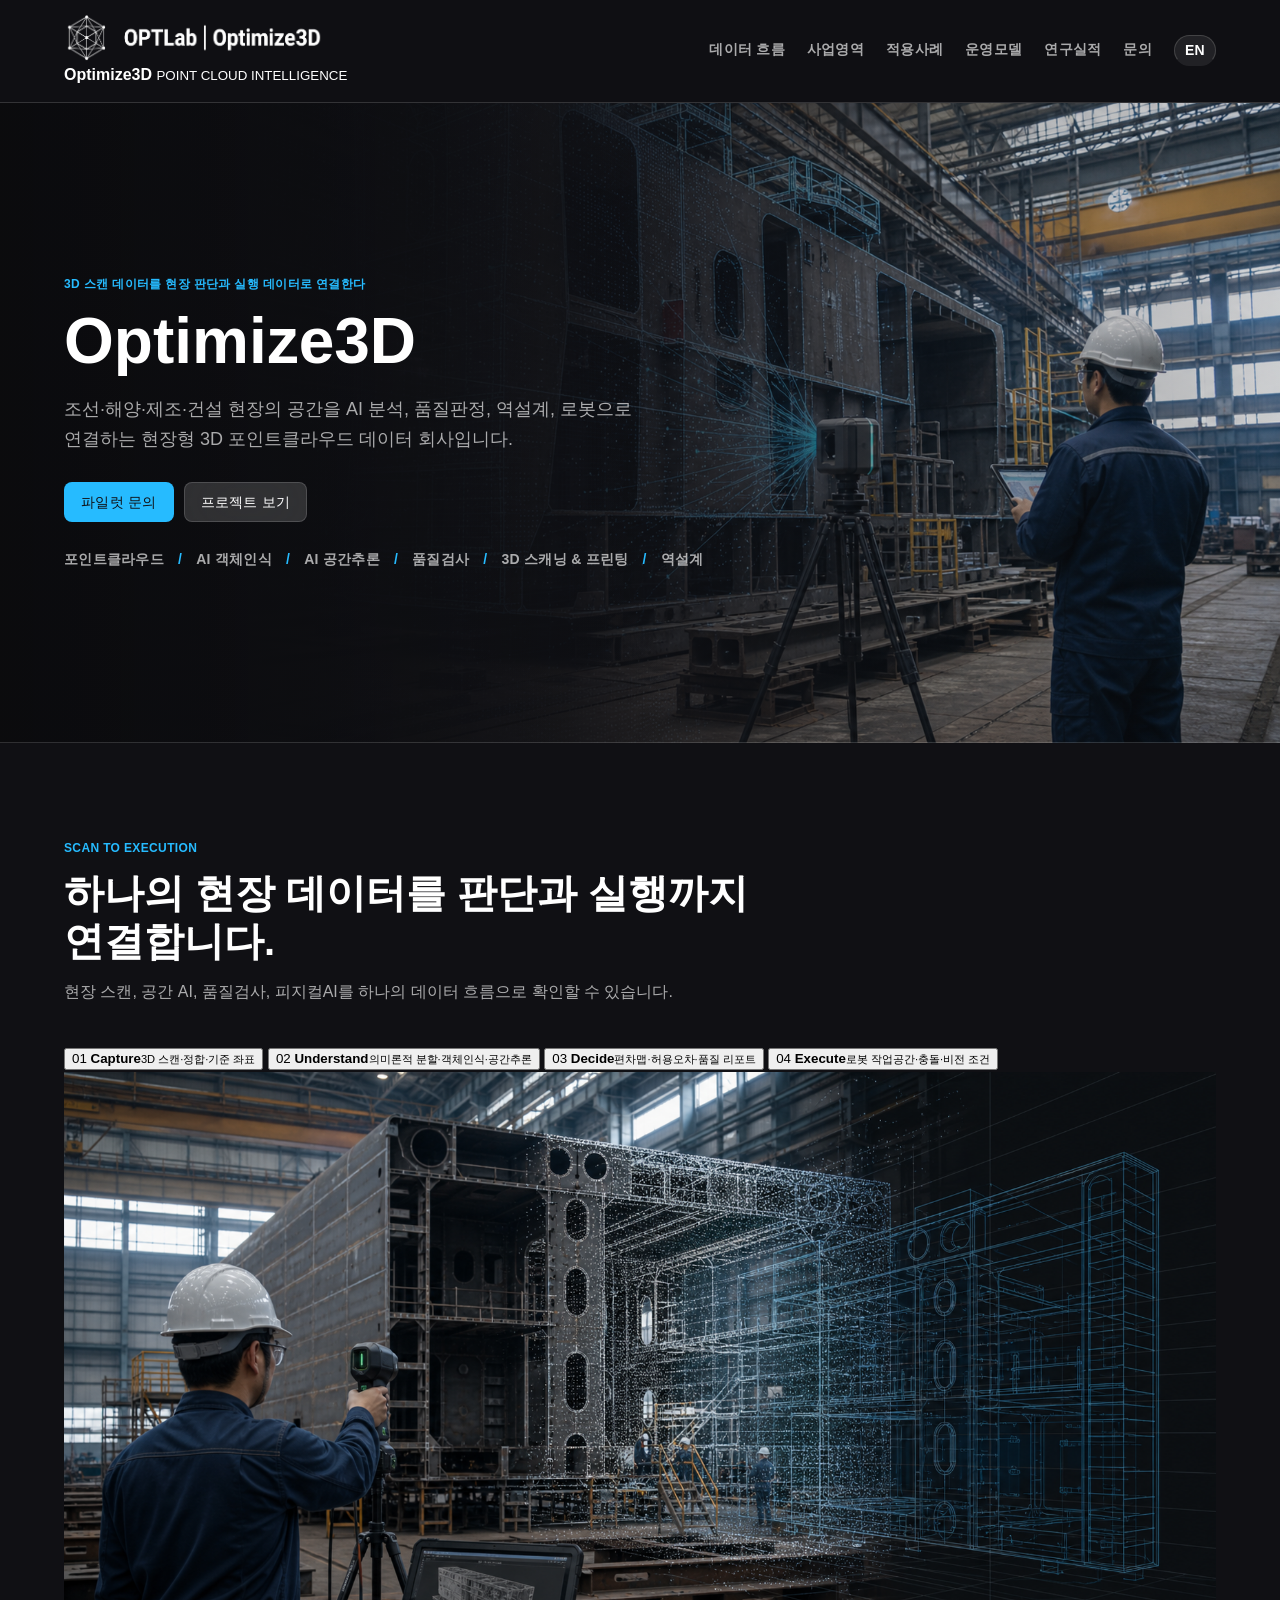
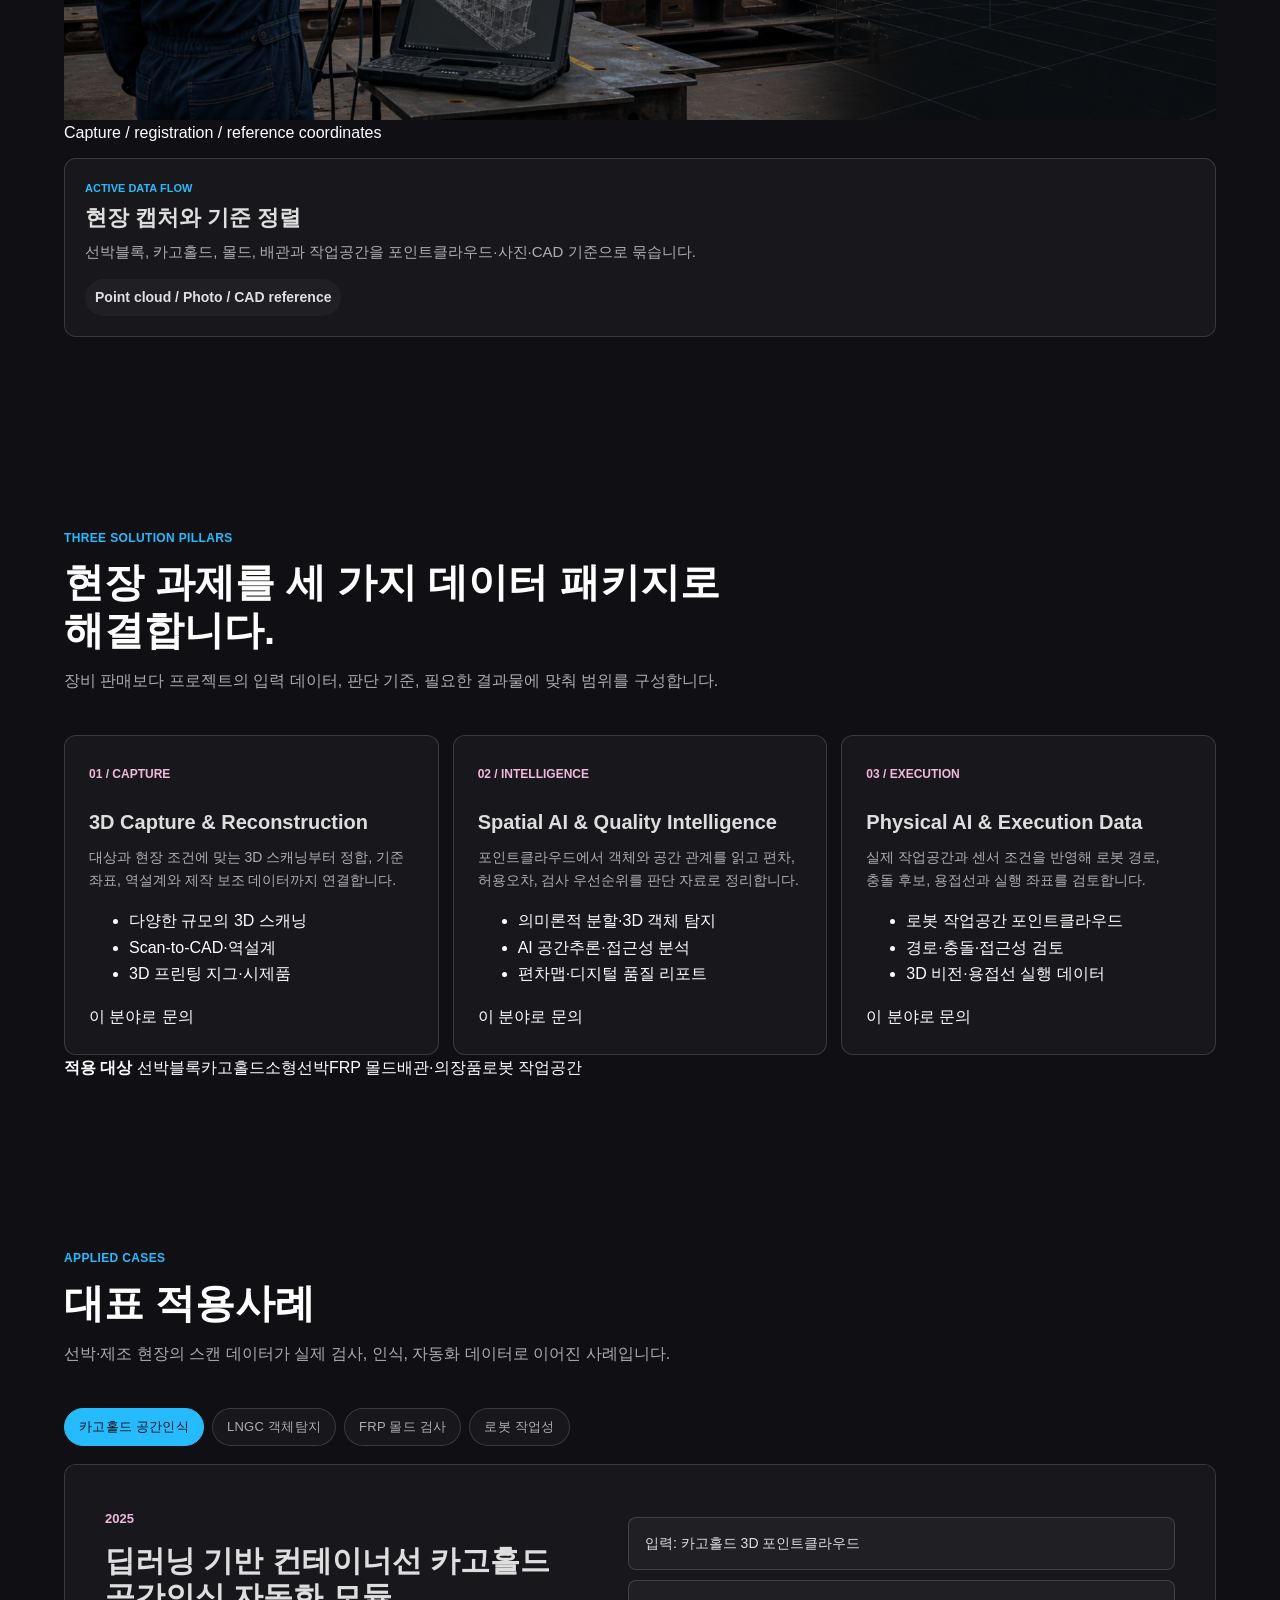
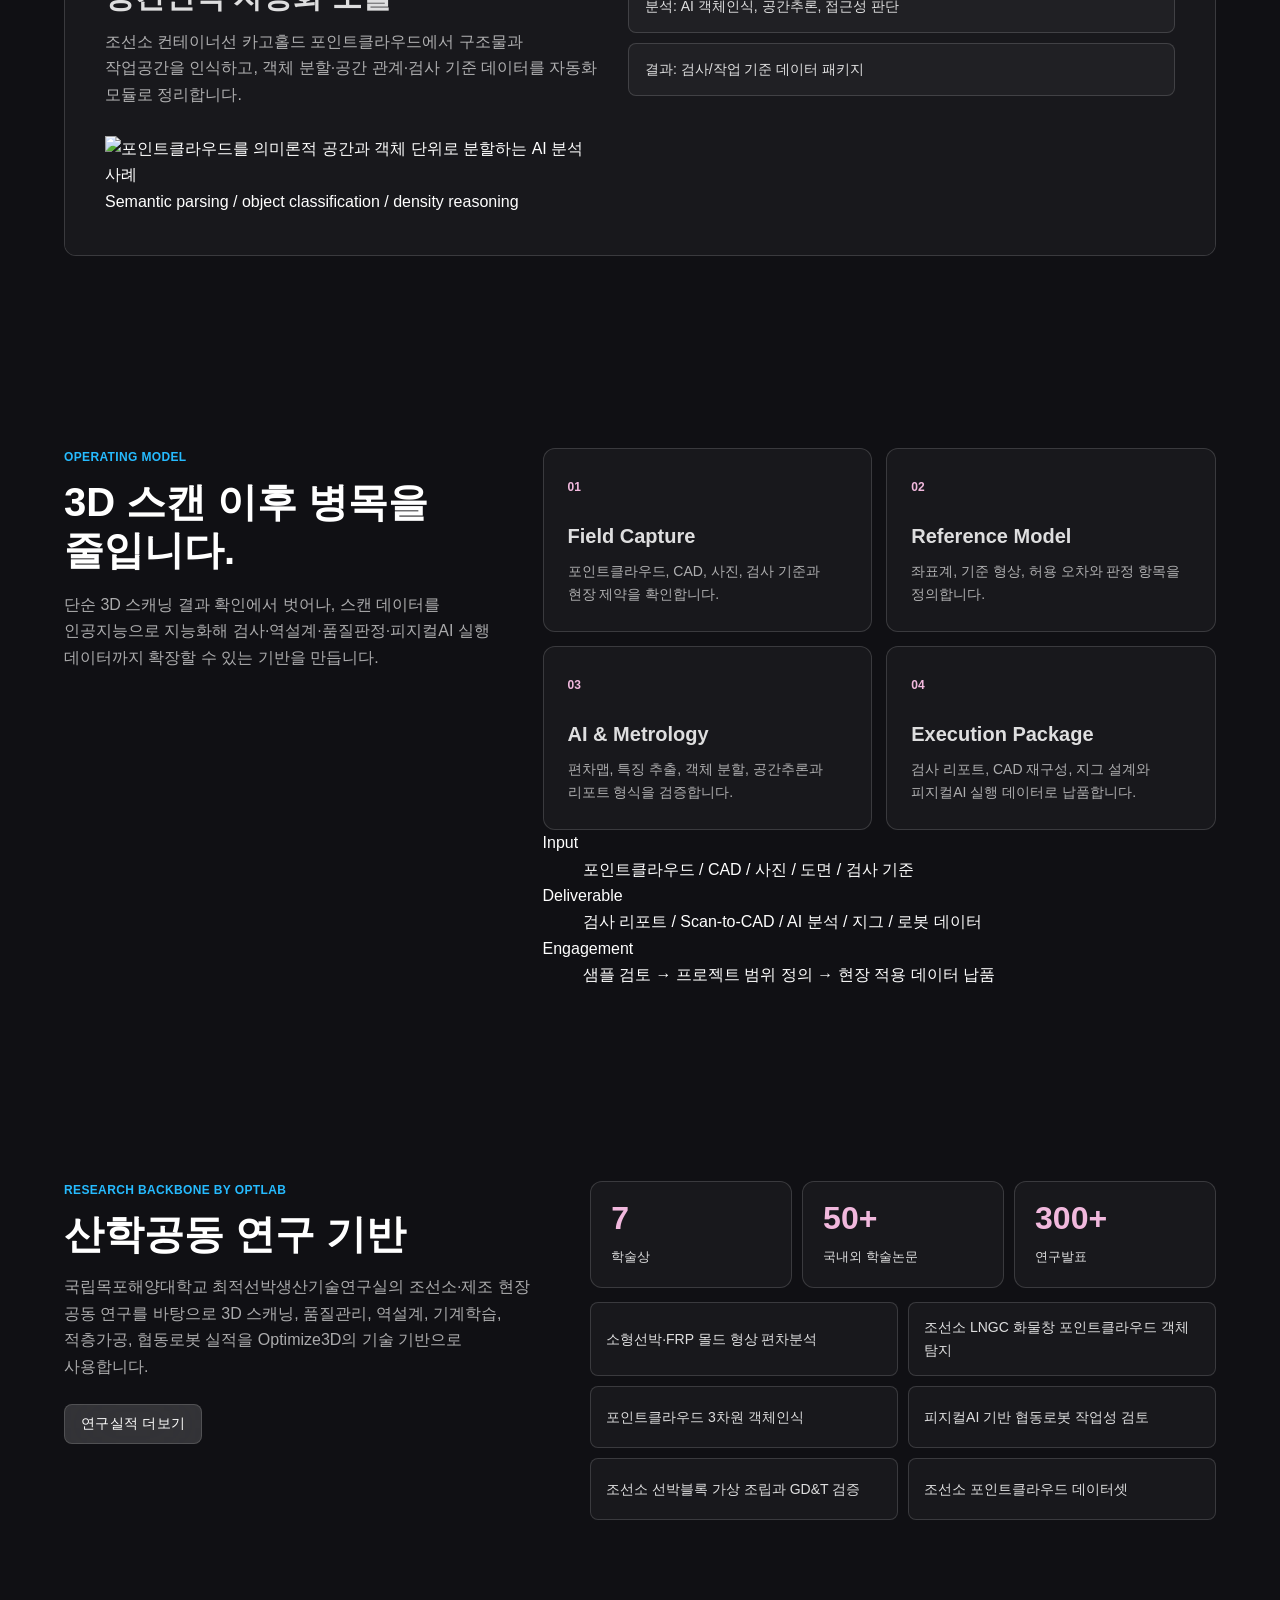
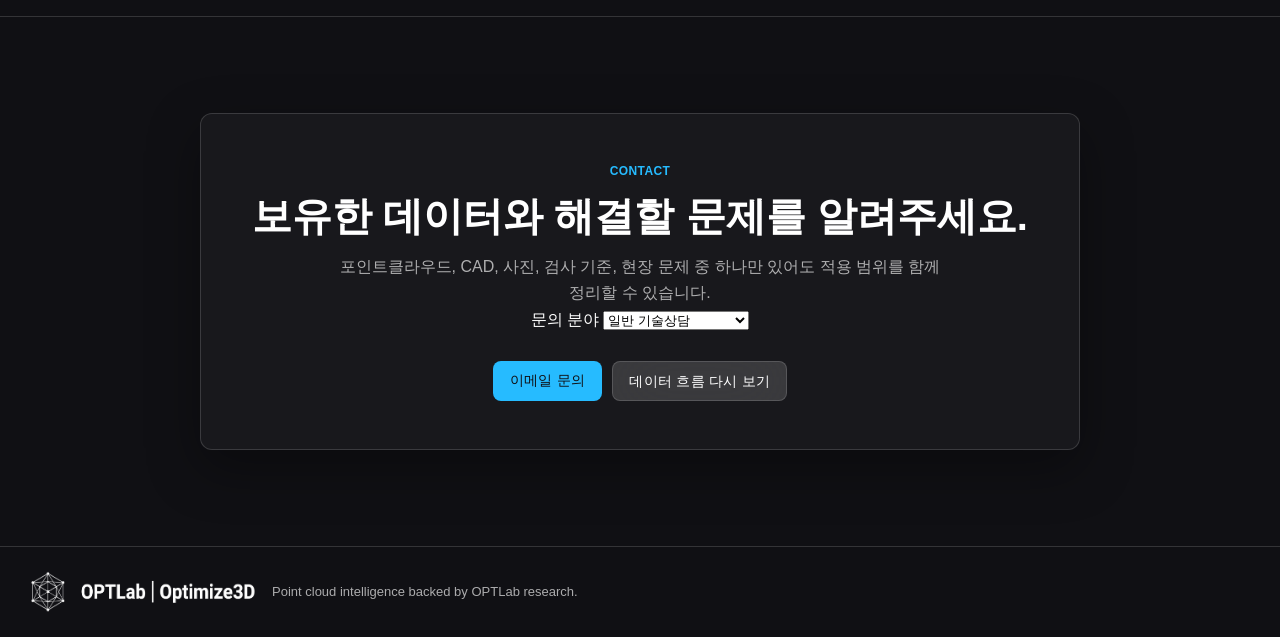
==== commit b53899ce: "Link hero CTA to project cases" ====
--- a/index.html
+++ b/index.html
@@ -6,16 +6,39 @@
   <title>Optimize3D | 현장을 위한 3D Point Cloud AI</title>
   <meta name="description" content="Optimize3D는 조선·해양·제조·건설 현장의 공간을 포인트클라우드 AI 분석, 품질판정, 역설계, 로봇 실행 데이터로 연결하는 현장형 3D 데이터 회사입니다.">
   <meta name="robots" content="index,follow">
-  <link rel="canonical" href="https://optimize3d.github.io/Hompage/">
-  <link rel="alternate" hreflang="ko" href="https://optimize3d.github.io/Hompage/">
-  <link rel="alternate" hreflang="en" href="https://optimize3d.github.io/Hompage/en/">
+  <link rel="canonical" href="https://optimize3d.github.io/homepage/">
+  <link rel="alternate" hreflang="ko" href="https://optimize3d.github.io/homepage/">
+  <link rel="alternate" hreflang="en" href="https://optimize3d.github.io/homepage/en/">
+  <link rel="alternate" hreflang="x-default" href="https://optimize3d.github.io/homepage/">
   <meta property="og:type" content="website">
+  <meta property="og:locale" content="ko_KR">
   <meta property="og:title" content="Optimize3D | 현장을 위한 3D Point Cloud AI">
   <meta property="og:description" content="조선·해양·제조·건설 현장의 공간을 AI 분석, 품질판정, 역설계, 로봇으로 연결하는 현장형 3D 포인트클라우드 데이터 회사입니다.">
-  <meta property="og:url" content="https://optimize3d.github.io/Hompage/">
-  <meta property="og:image" content="https://optimize3d.github.io/Hompage/assets/images/generated/hero-shipyard-pointcloud-v2.png">
+  <meta property="og:url" content="https://optimize3d.github.io/homepage/">
+  <meta property="og:image" content="https://optimize3d.github.io/homepage/assets/images/generated/hero-shipyard-pointcloud-v2.png">
+  <meta name="twitter:card" content="summary_large_image">
   <link rel="icon" href="assets/brand/favicon.svg" type="image/svg+xml">
-  <link rel="stylesheet" href="assets/css/styles.css?v=20260708k">
+  <link rel="stylesheet" href="assets/css/styles.css?v=20260710a">
+  <script type="application/ld+json">
+    {
+      "@context": "https://schema.org",
+      "@type": "Organization",
+      "name": "Optimize3D",
+      "url": "https://optimize3d.github.io/homepage/",
+      "description": "조선·해양·제조·건설 현장을 위한 3D 포인트클라우드 AI, 품질검사, 역설계 및 피지컬AI 데이터 회사",
+      "foundingOrganization": {
+        "@type": "ResearchOrganization",
+        "name": "국립목포해양대학교 최적선박생산기술연구실 OPTLab"
+      },
+      "knowsAbout": [
+        "3D scanning",
+        "Point cloud artificial intelligence",
+        "3D metrology",
+        "Reverse engineering",
+        "Physical AI"
+      ]
+    }
+  </script>
 </head>
 <body>
   <a class="skip-link" href="#main">본문으로 이동</a>
@@ -23,18 +46,24 @@
   <header class="site-header" id="top">
     <nav class="nav" aria-label="주요 메뉴">
       <a class="brand" href="#top" aria-label="Optimize3D 홈">
-        <img src="assets/brand/optlab-optimize3d-logo-white.png?v=20260708a" alt="OPTLab | Optimize3D">
+        <span class="brand-mark-window" aria-hidden="true">
+          <img src="assets/brand/optlab-optimize3d-logo-white.png?v=20260708a" alt="">
+        </span>
+        <span class="brand-type">
+          <strong>Optimize3D</strong>
+          <small>POINT CLOUD INTELLIGENCE</small>
+        </span>
       </a>
-      <button class="nav-toggle" type="button" aria-expanded="false" aria-controls="nav-links">
+      <button class="nav-toggle" type="button" aria-expanded="false" aria-controls="nav-links" aria-label="메뉴 열기">
         <span></span>
         <span></span>
         <span></span>
       </button>
       <div class="nav-links" id="nav-links">
+        <a href="#data-flow">데이터 흐름</a>
         <a href="#business">사업영역</a>
-        <a href="#ai">AI 기술</a>
+        <a href="#cases">적용사례</a>
         <a href="#platform">운영모델</a>
-        <a href="#applications">적용분야</a>
         <a href="research.html">연구실적</a>
         <a href="#contact">문의</a>
         <a class="language-link" href="en/index.html" lang="en">EN</a>
@@ -51,7 +80,7 @@
           <p class="hero-lead">조선·해양·제조·건설 현장의 공간을 AI 분석, 품질판정, 역설계, 로봇으로 연결하는 현장형 3D 포인트클라우드 데이터 회사입니다.</p>
           <div class="hero-actions">
             <a class="button primary" href="#contact">파일럿 문의</a>
-            <a class="button secondary" href="#business">사업영역 보기</a>
+            <a class="button secondary" href="#cases">프로젝트 보기</a>
           </div>
           <div class="hero-tags" aria-label="핵심 역량">
             <span>포인트클라우드</span>
@@ -65,107 +94,118 @@
       </div>
     </section>
 
-    <section class="solution-stack" aria-labelledby="stack-title">
-      <div class="stack-inner">
-        <div class="stack-head">
-          <p class="kicker">Manufacturing Data Stack</p>
-          <h2 id="stack-title">현장을 캡처하고, 이해하고, 실행 데이터로 연결합니다.</h2>
-          <p>조선·제조 공간을 3D 데이터로 만들고 AI 분석을 거쳐 검사, 역설계, 로봇 실행 데이터로 전환합니다.</p>
-        </div>
-        <div class="pipeline-shell" data-pipeline>
-          <div class="pipeline-steps">
-          <article data-pipeline-step data-pipeline-title="현장 캡처" data-pipeline-body="조선소·제조 현장을 3D 스캔, 사진, CAD 기준으로 묶어 분석 가능한 원본 데이터로 만듭니다." data-pipeline-output="Point cloud / Photo / CAD reference">
+    <section class="section data-system-section" id="data-flow" aria-labelledby="data-flow-title" data-pipeline>
+      <div class="section-head compact data-system-head">
+        <p class="kicker">Scan to Execution</p>
+        <h2 id="data-flow-title">하나의 현장 데이터를 판단과 실행까지 연결합니다.</h2>
+        <p class="lead">현장 스캔, 공간 AI, 품질검사, 피지컬AI를 하나의 데이터 흐름으로 확인할 수 있습니다.</p>
+      </div>
+      <div class="data-system-layout">
+        <div class="data-stage-list" role="tablist" aria-label="3D 데이터 전환 단계">
+          <button class="data-stage-step is-active" id="flow-step-1" type="button" role="tab" aria-selected="true" aria-controls="data-stage-panel" data-pipeline-step
+            data-pipeline-title="현장 캡처와 기준 정렬"
+            data-pipeline-body="선박블록, 카고홀드, 몰드, 배관과 작업공간을 포인트클라우드·사진·CAD 기준으로 묶습니다."
+            data-pipeline-output="Point cloud / Photo / CAD reference"
+            data-pipeline-image="assets/images/generated/field-scan-workflow-v2.png"
+            data-pipeline-alt="조선소 현장 스캔과 포인트클라우드·CAD 전환 워크플로우"
+            data-pipeline-caption="Capture / registration / reference coordinates">
             <span>01</span>
-            <h3>Capture</h3>
-            <p>포인트클라우드, 사진, CAD 기준, 작업공간 제약을 한 프로젝트 데이터로 수집합니다.</p>
-          </article>
-          <article data-pipeline-step data-pipeline-title="AI 이해" data-pipeline-body="포인트클라우드에서 객체를 인식하고 공간 관계, 접근성, 충돌 가능성, 품질 편차를 판단합니다." data-pipeline-output="Object labels / Spatial reasoning / Quality map">
+            <span><strong>Capture</strong><small>3D 스캔·정합·기준 좌표</small></span>
+          </button>
+          <button class="data-stage-step" id="flow-step-2" type="button" role="tab" aria-selected="false" aria-controls="data-stage-panel" data-pipeline-step
+            data-pipeline-title="AI 객체인식과 공간추론"
+            data-pipeline-body="의미론적 분할과 3D 객체 탐지로 구조물, 부품, 작업공간을 구분하고 접근성과 공간 관계를 계산합니다."
+            data-pipeline-output="Semantic labels / Objects / Spatial relations"
+            data-pipeline-image="assets/images/generated/spatial-ai-shipyard-segmentation-v2.png"
+            data-pipeline-alt="조선소 포인트클라우드 의미론적 분할과 객체인식 시각화"
+            data-pipeline-caption="Semantic segmentation / object recognition / spatial reasoning">
             <span>02</span>
-            <h3>Understand</h3>
-            <p>AI 객체인식, 공간추론, 편차분석으로 현장 판단에 필요한 의미를 추출합니다.</p>
-          </article>
-          <article data-pipeline-step data-pipeline-title="피지컬AI 실행 데이터" data-pipeline-body="검사 결과와 공간 제약을 로봇 경로, 충돌 검토, 3D 비전 센서 조건, 용접 자동화 입력 데이터로 정리합니다." data-pipeline-output="Robot path / Collision check / Vision setup">
+            <span><strong>Understand</strong><small>의미론적 분할·객체인식·공간추론</small></span>
+          </button>
+          <button class="data-stage-step" id="flow-step-3" type="button" role="tab" aria-selected="false" aria-controls="data-stage-panel" data-pipeline-step
+            data-pipeline-title="편차분석과 품질판정"
+            data-pipeline-body="CAD 대비 편차, 허용오차, 설치 정확도와 용접 전후 변형을 검사 근거와 디지털 리포트로 정리합니다."
+            data-pipeline-output="Deviation map / Tolerance / Quality report"
+            data-pipeline-image="assets/images/generated/quality-deviation-scan-v2.png"
+            data-pipeline-alt="3D 스캔 모델과 CAD 기준을 비교한 품질 편차 분석 화면"
+            data-pipeline-caption="CAD comparison / deviation map / quality decision">
             <span>03</span>
-            <h3>Execute</h3>
-            <p>품질판정 결과를 CAD, 지그, 3D 프린팅 시험편, 로봇 실행 데이터로 연결합니다.</p>
-          </article>
-          </div>
-          <aside class="pipeline-visual" aria-label="3D 데이터 전환 비주얼">
-            <div class="pipeline-film">
-              <figure class="film-frame film-frame-1">
-                <img src="assets/images/generated/field-scan-workflow-v2.png" alt="조선소 현장 스캔과 포인트클라우드·CAD 전환 워크플로우">
-                <figcaption><span>Capture</span><strong>다중 소스 스캔 데이터 수집</strong></figcaption>
-              </figure>
-              <figure class="film-frame film-frame-2">
-                <img src="assets/images/generated/spatial-ai-shipyard-segmentation-v2.png" alt="조선소 포인트클라우드 의미론적 분할과 객체인식 시각화">
-                <figcaption><span>Understand</span><strong>조선소 객체인식과 공간추론</strong></figcaption>
-              </figure>
-              <figure class="film-frame film-frame-3">
-                <img src="assets/images/generated/physical-ai-robot-execution-v2.png" alt="포인트클라우드 환경에서 협동로봇 경로와 충돌 검토를 연결한 피지컬AI 시각화">
-                <figcaption><span>Execute</span><strong>피지컬AI 실행 데이터</strong></figcaption>
-              </figure>
-              <div class="film-progress" aria-hidden="true"><span></span><span></span><span></span></div>
-            </div>
-            <div class="pipeline-deliverable">
-              <p class="screen-kicker">ACTIVE DATA FLOW</p>
-              <h3 data-pipeline-visual-title>현장 캡처</h3>
-              <p data-pipeline-visual-body>조선소·제조 현장을 3D 스캔, 사진, CAD 기준으로 묶어 분석 가능한 원본 데이터로 만듭니다.</p>
-              <strong data-pipeline-visual-output>Point cloud / Photo / CAD reference</strong>
-            </div>
-          </aside>
-        </div>
-      </div>
-    </section>
-
-    <section class="section compare-section" aria-labelledby="compare-title" data-tab-group>
+            <span><strong>Decide</strong><small>편차맵·허용오차·품질 리포트</small></span>
+          </button>
+          <button class="data-stage-step" id="flow-step-4" type="button" role="tab" aria-selected="false" aria-controls="data-stage-panel" data-pipeline-step
+            data-pipeline-title="피지컬AI 실행 데이터"
+            data-pipeline-body="객체 위치와 공간 제약을 로봇 경로, 충돌 검토, 3D 비전 센서 조건과 용접 자동화 입력으로 전환합니다."
+            data-pipeline-output="Robot path / Collision check / Vision setup"
+            data-pipeline-image="assets/images/generated/physical-ai-robot-execution-v2.png"
+            data-pipeline-alt="포인트클라우드 환경에서 협동로봇 경로와 충돌 검토를 연결한 피지컬AI 시각화"
+            data-pipeline-caption="Robot workspace / collision / vision condition">
+            <span>04</span>
+            <span><strong>Execute</strong><small>로봇 작업공간·충돌·비전 조건</small></span>
+          </button>
+        </div>
+        <div class="data-stage-view" id="data-stage-panel" role="tabpanel" aria-labelledby="flow-step-1">
+          <figure class="data-stage-media">
+            <img data-pipeline-image src="assets/images/generated/field-scan-workflow-v2.png" alt="조선소 현장 스캔과 포인트클라우드·CAD 전환 워크플로우" decoding="async">
+            <figcaption data-pipeline-visual-caption>Capture / registration / reference coordinates</figcaption>
+          </figure>
+          <div class="pipeline-deliverable">
+            <p class="screen-kicker">ACTIVE DATA FLOW</p>
+            <h3 data-pipeline-visual-title>현장 캡처와 기준 정렬</h3>
+            <p data-pipeline-visual-body>선박블록, 카고홀드, 몰드, 배관과 작업공간을 포인트클라우드·사진·CAD 기준으로 묶습니다.</p>
+            <strong data-pipeline-visual-output>Point cloud / Photo / CAD reference</strong>
+          </div>
+        </div>
+      </div>
+    </section>
+
+    <section class="section business-section" id="business" aria-labelledby="business-title">
       <div class="section-head compact">
-        <p class="kicker">Data Transformation</p>
-        <h2 id="compare-title">한 번의 스캔을 여러 실행 데이터로 바꿉니다.</h2>
-        <p class="lead">현장 캡처, AI 분석, 품질검사, 역설계 결과를 탭으로 전환하며 볼 수 있습니다.</p>
-      </div>
-      <div class="tab-controls" role="tablist" aria-label="데이터 전환 단계">
-        <button type="button" role="tab" aria-selected="true" data-tab-target="compare-scan">현장 스캔</button>
-        <button type="button" role="tab" aria-selected="false" data-tab-target="compare-ai">AI 분석</button>
-        <button type="button" role="tab" aria-selected="false" data-tab-target="compare-report">품질검사</button>
-        <button type="button" role="tab" aria-selected="false" data-tab-target="compare-output">실행 데이터</button>
-      </div>
-      <div class="compare-stage">
-        <article class="tab-panel is-active" id="compare-scan" role="tabpanel">
-          <img src="assets/images/generated/field-scan-workflow-v2.png" alt="조선소 현장 스캔과 포인트클라우드·CAD 전환 워크플로우">
-          <div>
-            <p class="kicker">Capture</p>
-            <h3>현장 공간을 기준 데이터로 수집</h3>
-            <p>선박블록, 카고홀드, 몰드, 배관, 작업공간을 포인트클라우드와 사진, CAD 기준으로 묶습니다.</p>
-          </div>
-        </article>
-        <article class="tab-panel" id="compare-ai" role="tabpanel" hidden>
-          <img src="assets/images/generated/spatial-ai-shipyard-segmentation-v2.png" alt="조선소 포인트클라우드 의미론적 분할과 객체인식 시각화">
-          <div>
-            <p class="kicker">Analyze</p>
-            <h3>AI 객체인식과 공간추론</h3>
-            <p>구조물과 부품을 분할하고 객체 관계, 접근 가능성, 충돌 위험을 계산합니다.</p>
-          </div>
-        </article>
-        <article class="tab-panel" id="compare-report" role="tabpanel" hidden>
-          <img src="assets/images/generated/quality-deviation-scan-v2.png" alt="3D 스캔 기반 형상 편차맵과 품질검사 시각화">
-          <div>
-            <p class="kicker">Decide</p>
-            <h3>편차맵과 품질판정 근거</h3>
-            <p>CAD 대비 편차, 허용오차, 검사 우선순위, 합격/보류 근거를 리포트로 정리합니다.</p>
-          </div>
-        </article>
-        <article class="tab-panel" id="compare-output" role="tabpanel" hidden>
-          <img src="assets/images/generated/physical-ai-robot-execution-v2.png" alt="포인트클라우드 환경에서 협동로봇 경로와 충돌 검토를 연결한 피지컬AI 시각화">
-          <div>
-            <p class="kicker">Physical AI</p>
-            <h3>로봇이 실행할 수 있는 현장 데이터로 연결</h3>
-            <p>작업공간 포인트클라우드, 객체 위치, 접근 가능성, 충돌 후보, 3D 비전 센서 조건을 로봇 경로와 용접·운반 검증 데이터로 정리합니다.</p>
-          </div>
-        </article>
-      </div>
-    </section>
-
-    <section class="section case-section" aria-labelledby="case-title" data-tab-group>
+        <p class="kicker">Three Solution Pillars</p>
+        <h2 id="business-title">현장 과제를 세 가지 데이터 패키지로 해결합니다.</h2>
+        <p class="lead">장비 판매보다 프로젝트의 입력 데이터, 판단 기준, 필요한 결과물에 맞춰 범위를 구성합니다.</p>
+      </div>
+      <div class="business-grid business-pillars">
+        <article class="solution-pillar">
+          <span>01 / CAPTURE</span>
+          <h3>3D Capture &amp; Reconstruction</h3>
+          <p>대상과 현장 조건에 맞는 3D 스캐닝부터 정합, 기준 좌표, 역설계와 제작 보조 데이터까지 연결합니다.</p>
+          <ul>
+            <li>다양한 규모의 3D 스캐닝</li>
+            <li>Scan-to-CAD·역설계</li>
+            <li>3D 프린팅 지그·시제품</li>
+          </ul>
+          <a class="pillar-link" href="#contact" data-contact-category="3D 스캐닝·역설계">이 분야로 문의</a>
+        </article>
+        <article class="solution-pillar">
+          <span>02 / INTELLIGENCE</span>
+          <h3>Spatial AI &amp; Quality Intelligence</h3>
+          <p>포인트클라우드에서 객체와 공간 관계를 읽고 편차, 허용오차, 검사 우선순위를 판단 자료로 정리합니다.</p>
+          <ul>
+            <li>의미론적 분할·3D 객체 탐지</li>
+            <li>AI 공간추론·접근성 분석</li>
+            <li>편차맵·디지털 품질 리포트</li>
+          </ul>
+          <a class="pillar-link" href="#contact" data-contact-category="공간 AI·품질검사">이 분야로 문의</a>
+        </article>
+        <article class="solution-pillar">
+          <span>03 / EXECUTION</span>
+          <h3>Physical AI &amp; Execution Data</h3>
+          <p>실제 작업공간과 센서 조건을 반영해 로봇 경로, 충돌 후보, 용접선과 실행 좌표를 검토합니다.</p>
+          <ul>
+            <li>로봇 작업공간 포인트클라우드</li>
+            <li>경로·충돌·접근성 검토</li>
+            <li>3D 비전·용접선 실행 데이터</li>
+          </ul>
+          <a class="pillar-link" href="#contact" data-contact-category="피지컬AI·로봇 데이터">이 분야로 문의</a>
+        </article>
+      </div>
+      <div class="application-rail" aria-label="주요 적용 대상">
+        <strong>적용 대상</strong>
+        <span>선박블록</span><span>카고홀드</span><span>소형선박</span><span>FRP 몰드</span><span>배관·의장품</span><span>로봇 작업공간</span>
+      </div>
+    </section>
+
+    <section class="section case-section" id="cases" aria-labelledby="case-title" data-tab-group>
       <div class="section-head compact">
         <p class="kicker">Applied Cases</p>
         <h2 id="case-title">대표 적용사례</h2>
@@ -182,25 +222,33 @@
           <div>
             <time>2025</time>
             <h3>딥러닝 기반 컨테이너선 카고홀드 공간인식 자동화 모듈</h3>
-            <p>HD현대삼호 컨테이너선 카고홀드 포인트클라우드에서 구조물과 작업공간을 인식하고, 객체 분할·공간 관계·검사 기준 데이터를 자동화 모듈로 정리합니다.</p>
+            <p>조선소 컨테이너선 카고홀드 포인트클라우드에서 구조물과 작업공간을 인식하고, 객체 분할·공간 관계·검사 기준 데이터를 자동화 모듈로 정리합니다.</p>
           </div>
           <ul>
             <li>입력: 카고홀드 3D 포인트클라우드</li>
             <li>분석: AI 객체인식, 공간추론, 접근성 판단</li>
             <li>결과: 검사/작업 기준 데이터 패키지</li>
           </ul>
+          <figure class="case-visual">
+            <img src="assets/images/applied/indoor-spatial-ai.jpg" alt="포인트클라우드를 의미론적 공간과 객체 단위로 분할하는 AI 분석 사례" loading="lazy" decoding="async">
+            <figcaption>Semantic parsing / object classification / density reasoning</figcaption>
+          </figure>
         </article>
         <article class="case-panel tab-panel" id="case-lngc" role="tabpanel" hidden>
           <div>
             <time>2020-2021</time>
             <h3>LNGC 화물창 3D 포인트클라우드 객체 탐지</h3>
-            <p>HD현대삼호 LNGC 화물창 편평도 계측 과정에서 스캐폴딩 시스템을 탐지·분할하기 위한 딥러닝 기반 포인트클라우드 처리와 후처리 연구를 수행했습니다.</p>
+            <p>조선소 LNGC 화물창 편평도 계측 과정에서 스캐폴딩 시스템을 탐지·분할하기 위한 딥러닝 기반 포인트클라우드 처리와 후처리 연구를 수행했습니다.</p>
           </div>
           <ul>
             <li>입력: LNGC 화물창 스캔 데이터</li>
             <li>분석: 객체 탐지, 의미론적 분할, 후처리</li>
             <li>결과: 계측 대상 정리 및 검사 효율화</li>
           </ul>
+          <figure class="case-visual">
+            <img src="assets/images/generated/spatial-ai-shipyard-segmentation-v2.png" alt="조선소 포인트클라우드 객체 탐지와 의미론적 분할 시각화" loading="lazy" decoding="async">
+            <figcaption>3D object detection / semantic segmentation / post-processing</figcaption>
+          </figure>
         </article>
         <article class="case-panel tab-panel" id="case-mold" role="tabpanel" hidden>
           <div>
@@ -213,6 +261,10 @@
             <li>분석: 정합, 편차맵, 품질 기준 검토</li>
             <li>결과: 몰드 품질관리 및 개선 근거</li>
           </ul>
+          <figure class="case-visual">
+            <img src="assets/images/applied/marine-scan-model.jpg" alt="소형선박 스캔 모델과 형상 편차분석 적용 사례" loading="lazy" decoding="async">
+            <figcaption>Scan model / CAD alignment / deviation map</figcaption>
+          </figure>
         </article>
         <article class="case-panel tab-panel" id="case-robot" role="tabpanel" hidden>
           <div>
@@ -225,121 +277,12 @@
             <li>분석: 공간추론, 충돌 감지, 용접선·표면 추출</li>
             <li>결과: 피지컬AI 실험 셋업 및 로봇 실행 데이터</li>
           </ul>
-        </article>
-      </div>
-    </section>
-
-    <section class="section business-section" id="business" aria-labelledby="business-title">
-      <div class="section-head compact">
-        <p class="kicker">Business Area</p>
-        <h2 id="business-title">현장 문제를 데이터 패키지로 해결합니다.</h2>
-        <p class="lead">대형 상용 패키지 도입 전에 작은 범위의 파일럿으로 검사 가능성, 자동화 가능성, 제작 보조 효과를 검증합니다.</p>
-      </div>
-      <div class="business-grid">
-        <article>
-          <span>01</span>
-          <h3>3D Scan &amp; Inspection Pilot</h3>
-          <p>대상물 스캔, 정합, 기준 좌표 설정, CAD 대비 편차분석, 검사 항목 정의.</p>
-        </article>
-        <article>
-          <span>02</span>
-          <h3>Reverse Engineering</h3>
-          <p>도면이 부족한 부품·몰드·구조물을 스캔 기반 CAD 재구성 데이터로 전환.</p>
-        </article>
-        <article>
-          <span>03</span>
-          <h3>AI Point Cloud Analysis</h3>
-          <p>포인트클라우드 분할, 3차원 객체인식, 결함 후보 탐지, 공간 관계 추론 모델을 파일럿에 적용.</p>
-        </article>
-        <article>
-          <span>04</span>
-          <h3>Digital Quality Report</h3>
-          <p>편차, GD&amp;T, 용접 전후 변형량, 검사 판정 근거를 리포트와 의사결정 자료로 정리.</p>
-        </article>
-        <article>
-          <span>05</span>
-          <h3>3D Printed Jigs</h3>
-          <p>검사·조립·임시 고정에 필요한 3D 프린팅 지그, 픽스처, 시제품 적용 검토.</p>
-        </article>
-        <article>
-          <span>06</span>
-          <h3>Physical AI Data Package</h3>
-          <p>포인트클라우드 기반 작업공간을 로봇 경로, 충돌 검토, 비전 센서 조건, 현장 실행 데이터로 정리.</p>
-        </article>
-      </div>
-    </section>
-
-    <section class="section ai-section" id="ai" aria-labelledby="ai-title">
-      <div class="ai-visual">
-        <img src="assets/images/generated/spatial-ai-shipyard-segmentation-v2.png" alt="조선소 포인트클라우드 의미론적 분할과 공간 관계 추론 시각화">
-      </div>
-      <div class="ai-copy">
-        <p class="kicker">Spatial AI Engine</p>
-        <h2 id="ai-title">포인트클라우드에서 객체와 공간 관계를 읽습니다.</h2>
-        <p>OPTLab의 LNGC 화물창 객체탐지, 조선소 3D 딥러닝 데이터셋, 선박 블록 지지대 설치 정확도 검사 연구를 기반으로 포인트클라우드 데이터를 의미 있는 현장 판단 데이터로 바꿉니다.</p>
-        <div class="ai-list">
-          <span>의미론적 분할</span>
-          <span>3D 객체 탐지</span>
-          <span>공간 관계 추론</span>
-          <span>AI 품질판단</span>
-        </div>
-        <div class="ai-module-grid" aria-label="Spatial AI 분석 모듈">
-          <article>
-            <strong>01</strong>
-            <h3>의미론적 분할</h3>
-            <p>조선소 포인트클라우드에서 선박블록, 작업장, 랙, 서포트, 스캐폴드처럼 현장 객체군을 분리합니다.</p>
-          </article>
-          <article>
-            <strong>02</strong>
-            <h3>3D 객체 탐지</h3>
-            <p>LNGC 화물창 스캐폴딩, 블록 지지대, 작업공간 구조물을 탐지해 검사 대상과 제외 대상을 구분합니다.</p>
-          </article>
-          <article>
-            <strong>03</strong>
-            <h3>공간 데이터 후처리</h3>
-            <p>FPFH, TDA, 밀도 분석 기반으로 대용량 포인트클라우드를 경량화하고 신뢰 가능한 특징을 강화합니다.</p>
-          </article>
-          <article>
-            <strong>04</strong>
-            <h3>품질·실행 판단</h3>
-            <p>편차맵, 설치 정확도, 용접선 후보, 로봇 접근 가능성을 리포트와 피지컬AI 실행 데이터로 연결합니다.</p>
-          </article>
-        </div>
-      </div>
-    </section>
-
-    <section class="section physical-ai-section" aria-labelledby="physical-ai-title">
-      <div class="physical-ai-copy">
-        <p class="kicker">Physical AI Execution</p>
-        <h2 id="physical-ai-title">포인트클라우드를 로봇이 쓸 수 있는 실행 환경으로 바꿉니다.</h2>
-        <p>Optimize3D는 현장 공간을 단순히 3D로 보여주는 데서 끝내지 않고, 로봇과 3D 비전 센서가 판단할 수 있는 접근 가능성, 충돌 위험, 작업 자세, 용접선 후보 데이터로 변환합니다.</p>
-        <div class="physical-ai-points">
-          <article>
-            <span>01</span>
-            <h3>현장 환경 포인트클라우드화</h3>
-            <p>선박블록 내부처럼 복잡한 공간을 포인트클라우드 환경으로 구성하고 로봇 접근 제약을 정리합니다.</p>
-          </article>
-          <article>
-            <span>02</span>
-            <h3>로봇 작업성 검토</h3>
-            <p>협동로봇 경로, 케이블 간섭, 작업자 접근, 충돌 후보를 시뮬레이션 데이터로 확인합니다.</p>
-          </article>
-          <article>
-            <span>03</span>
-            <h3>3D 비전 조건 검증</h3>
-            <p>RealSense 계열 3D 비전 센서, 조명, 거리 조건을 작업 대상과 함께 검토합니다.</p>
-          </article>
-          <article>
-            <span>04</span>
-            <h3>실행 패키지화</h3>
-            <p>용접선·표면 추출, 로봇 입력 좌표, 시험편, 검증 리포트를 현장 적용 자료로 묶습니다.</p>
-          </article>
-        </div>
-      </div>
-      <figure class="physical-ai-media">
-        <img src="assets/images/generated/physical-ai-robot-execution-v2.png" alt="선박블록 포인트클라우드 환경, 협동로봇 경로, 3D 비전 센서 조건을 연결한 피지컬AI 검증 흐름">
-        <figcaption>Point cloud workspace / robot path / 3D vision / weld test piece</figcaption>
-      </figure>
+          <figure class="case-visual">
+            <img src="assets/images/applied/robot-weld-line-detection.jpg" alt="로봇 셀과 3D 비전 센서를 연결한 용접선 검출 및 피지컬AI 검증 사례" loading="lazy" decoding="async">
+            <figcaption>Robot cell / 3D vision / weld-line extraction</figcaption>
+          </figure>
+        </article>
+      </div>
     </section>
 
     <section class="section platform-section" id="platform" aria-labelledby="platform-title">
@@ -348,114 +291,42 @@
         <h2 id="platform-title">3D 스캔 이후 병목을 줄입니다.</h2>
         <p>단순 3D 스캐닝 결과 확인에서 벗어나, 스캔 데이터를 인공지능으로 지능화해 검사·역설계·품질판정·피지컬AI 실행 데이터까지 확장할 수 있는 기반을 만듭니다.</p>
       </div>
-      <div class="workflow-board" aria-label="Optimize3D 파일럿 프로세스">
-        <article>
-          <strong>01</strong>
-          <h3>Field Capture</h3>
-          <p>포인트클라우드, CAD, 사진, 검사 기준, 현장 제약을 확인합니다.</p>
-        </article>
-        <article>
-          <strong>02</strong>
-          <h3>Reference Model</h3>
-          <p>좌표계, 기준 형상, 허용 오차, 판정 항목을 정합니다.</p>
-        </article>
-        <article>
-          <strong>03</strong>
-          <h3>AI &amp; Metrology</h3>
-          <p>편차맵, 특징 추출, 객체 분할, 공간추론, 리포트 양식을 빠르게 검증합니다.</p>
-        </article>
-        <article>
-          <strong>04</strong>
-          <h3>Execution Package</h3>
-          <p>검사 리포트, CAD 재구성, 지그 설계, 피지컬AI 실행 데이터로 납품합니다.</p>
-        </article>
-      </div>
-    </section>
-
-    <section class="section product-section" aria-labelledby="product-title">
-      <div class="product-panel">
-        <div>
-          <p class="kicker">Productized Pilot</p>
-          <h2 id="product-title">샘플 데이터에서 실행 패키지까지</h2>
-          <p>Optimize3D는 장비 운용, 포인트클라우드 처리, 기준 정렬, 판정 로직, 리포트, 제작·로봇 입력 데이터까지 한 프로젝트 범위로 묶어 제공합니다.</p>
-        </div>
-        <dl>
-          <div>
-            <dt>Deliverable</dt>
-            <dd>Inspection report / Scan-to-CAD / AI finding / Jig concept / Physical AI data</dd>
-          </div>
-          <div>
-            <dt>Target</dt>
-            <dd>선박 블록, 소형선박, FRP 몰드, 배관, 의장품, 작업공간</dd>
-          </div>
-          <div>
-            <dt>Engagement</dt>
-            <dd>샘플 분석 → 파일럿 리포트 → 현장 적용 범위 제안</dd>
-          </div>
+      <div class="platform-work">
+        <div class="workflow-board" aria-label="Optimize3D 프로젝트 프로세스">
+          <article><strong>01</strong><h3>Field Capture</h3><p>포인트클라우드, CAD, 사진, 검사 기준과 현장 제약을 확인합니다.</p></article>
+          <article><strong>02</strong><h3>Reference Model</h3><p>좌표계, 기준 형상, 허용 오차와 판정 항목을 정의합니다.</p></article>
+          <article><strong>03</strong><h3>AI &amp; Metrology</h3><p>편차맵, 특징 추출, 객체 분할, 공간추론과 리포트 형식을 검증합니다.</p></article>
+          <article><strong>04</strong><h3>Execution Package</h3><p>검사 리포트, CAD 재구성, 지그 설계와 피지컬AI 실행 데이터로 납품합니다.</p></article>
+        </div>
+        <dl class="engagement-summary">
+          <div><dt>Input</dt><dd>포인트클라우드 / CAD / 사진 / 도면 / 검사 기준</dd></div>
+          <div><dt>Deliverable</dt><dd>검사 리포트 / Scan-to-CAD / AI 분석 / 지그 / 로봇 데이터</dd></div>
+          <div><dt>Engagement</dt><dd>샘플 검토 → 프로젝트 범위 정의 → 현장 적용 데이터 납품</dd></div>
         </dl>
-      </div>
-    </section>
-
-    <section class="section applications-section" id="applications" aria-labelledby="applications-title">
-      <div class="section-head compact">
-        <p class="kicker">Applications</p>
-        <h2 id="applications-title">조선·제조 적용분야</h2>
-      </div>
-      <div class="application-grid">
-        <article>
-          <img src="assets/images/generated/field-scan-workflow-v2.png" alt="조선소 현장 스캔과 포인트클라우드·CAD 전환 워크플로우">
-          <div>
-            <h3>다양한 규모에 대한 3D 스캐닝</h3>
-            <p>스캔 대상, 장비, 정합 방식, 품질 기준을 현장 조건에 맞춰 최적화하여 스캐닝합니다.</p>
-          </div>
-        </article>
-        <article>
-          <img src="assets/images/generated/spatial-ai-shipyard-segmentation-v2.png" alt="조선소 포인트클라우드 객체인식과 의미론적 분할 시각화">
-          <div>
-            <h3>AI 객체인식·검사</h3>
-            <p>포인트클라우드에서 구조물과 부품을 분할하고 결함 후보, 편차, 검사 우선순위를 정리합니다.</p>
-          </div>
-        </article>
-        <article>
-          <img src="assets/images/generated/physical-ai-robot-execution-v2.png" alt="포인트클라우드 환경에서 협동로봇 경로와 충돌 검토를 연결한 피지컬AI 시각화">
-          <div>
-            <h3>로봇·피지컬AI 데이터</h3>
-            <p>포인트클라우드 기반 작업공간을 로봇 경로, 충돌 검토, 3D 비전 센서 조건, 현장 실행 데이터로 전환합니다.</p>
-          </div>
-        </article>
       </div>
     </section>
 
     <section class="section proof-section" id="proof" aria-labelledby="proof-title">
       <div class="proof-copy">
-        <p class="kicker">Technical Backbone</p>
-        <h2 id="proof-title">현장 연구 기반</h2>
-        <p>국립목포해양대학교 최적선박생산기술연구실의 3D 스캐닝, 품질관리, 역설계, 기계학습, 적층가공, 협동로봇 실적을 Optimize3D의 기술 기반으로 사용합니다.</p>
+        <p class="kicker">Research Backbone by OPTLab</p>
+        <h2 id="proof-title">산학공동 연구 기반</h2>
+        <p>국립목포해양대학교 최적선박생산기술연구실의 조선소·제조 현장 공동 연구를 바탕으로 3D 스캐닝, 품질관리, 역설계, 기계학습, 적층가공, 협동로봇 실적을 Optimize3D의 기술 기반으로 사용합니다.</p>
         <div class="proof-actions">
-          <a class="button secondary" href="research.html">연구실적 보기</a>
+          <a class="button secondary" href="research.html">연구실적 더보기</a>
         </div>
       </div>
       <div class="proof-evidence">
         <div class="proof-stats" aria-label="OPTLab 연구실적 요약">
-          <article>
-            <strong>7</strong>
-            <span>학술상</span>
-          </article>
-          <article>
-            <strong>50+</strong>
-            <span>국내외 학술논문</span>
-          </article>
-          <article>
-            <strong>300+</strong>
-            <span>연구발표</span>
-          </article>
+          <article><strong>7</strong><span>학술상</span></article>
+          <article><strong>50+</strong><span>국내외 학술논문</span></article>
+          <article><strong>300+</strong><span>연구발표</span></article>
         </div>
         <div class="proof-list">
           <span>소형선박·FRP 몰드 형상 편차분석</span>
-          <span>HD현대삼호 LNGC 화물창 포인트클라우드 객체 탐지</span>
+          <span>조선소 LNGC 화물창 포인트클라우드 객체 탐지</span>
           <span>포인트클라우드 3차원 객체인식</span>
           <span>피지컬AI 기반 협동로봇 작업성 검토</span>
-          <span>대한조선 선박블록 가상 조립과 GD&amp;T 검증</span>
+          <span>조선소 선박블록 가상 조립과 GD&amp;T 검증</span>
           <span>조선소 포인트클라우드 데이터셋</span>
         </div>
       </div>
@@ -464,26 +335,34 @@
     <section class="cta-section" id="contact" aria-labelledby="contact-title">
       <div class="cta-inner">
         <p class="kicker">Contact</p>
-        <h2 id="contact-title">스캔 데이터 하나로 시작할 수 있습니다.</h2>
-        <p>포인트클라우드, CAD, 사진, 검사 기준, 현장 문제 중 하나만 있어도 파일럿 범위를 잡을 수 있습니다.</p>
+        <h2 id="contact-title">보유한 데이터와 해결할 문제를 알려주세요.</h2>
+        <p>포인트클라우드, CAD, 사진, 검사 기준, 현장 문제 중 하나만 있어도 적용 범위를 함께 정리할 수 있습니다.</p>
+        <div class="contact-field">
+          <label for="inquiry-category">문의 분야</label>
+          <select id="inquiry-category" data-email-category-select>
+            <option value="일반 기술상담">일반 기술상담</option>
+            <option value="3D 스캐닝·역설계">3D 스캐닝·역설계</option>
+            <option value="공간 AI·품질검사">공간 AI·품질검사</option>
+            <option value="피지컬AI·로봇 데이터">피지컬AI·로봇 데이터</option>
+            <option value="산학공동 연구">산학공동 연구</option>
+          </select>
+        </div>
         <div class="cta-actions">
           <button class="button primary" type="button" data-email-button>이메일 문의</button>
-          <a class="button secondary" href="#business">사업영역 다시 보기</a>
-        </div>
-        <noscript>
-          <p class="contact-fallback">이메일 문의 버튼은 JavaScript 활성화 후 사용할 수 있습니다.</p>
-        </noscript>
+          <a class="button secondary" href="#data-flow">데이터 흐름 다시 보기</a>
+        </div>
+        <noscript><p class="contact-fallback">이메일 문의 버튼은 JavaScript 활성화 후 사용할 수 있습니다.</p></noscript>
       </div>
     </section>
   </main>
 
   <footer class="site-footer">
     <div>
-      <img src="assets/brand/optlab-optimize3d-logo-white.png?v=20260708a" alt="OPTLab | Optimize3D">
-      <span>Industrial spatial AI venture concept based on OPTLab research.</span>
+      <img src="assets/brand/optlab-optimize3d-logo-white.png?v=20260708a" alt="OPTLab | Optimize3D" loading="lazy" decoding="async">
+      <span>Point cloud intelligence backed by OPTLab research.</span>
     </div>
   </footer>
 
-  <script src="assets/js/main.js?v=20260708i"></script>
+  <script src="assets/js/main.js?v=20260710a"></script>
 </body>
 </html>
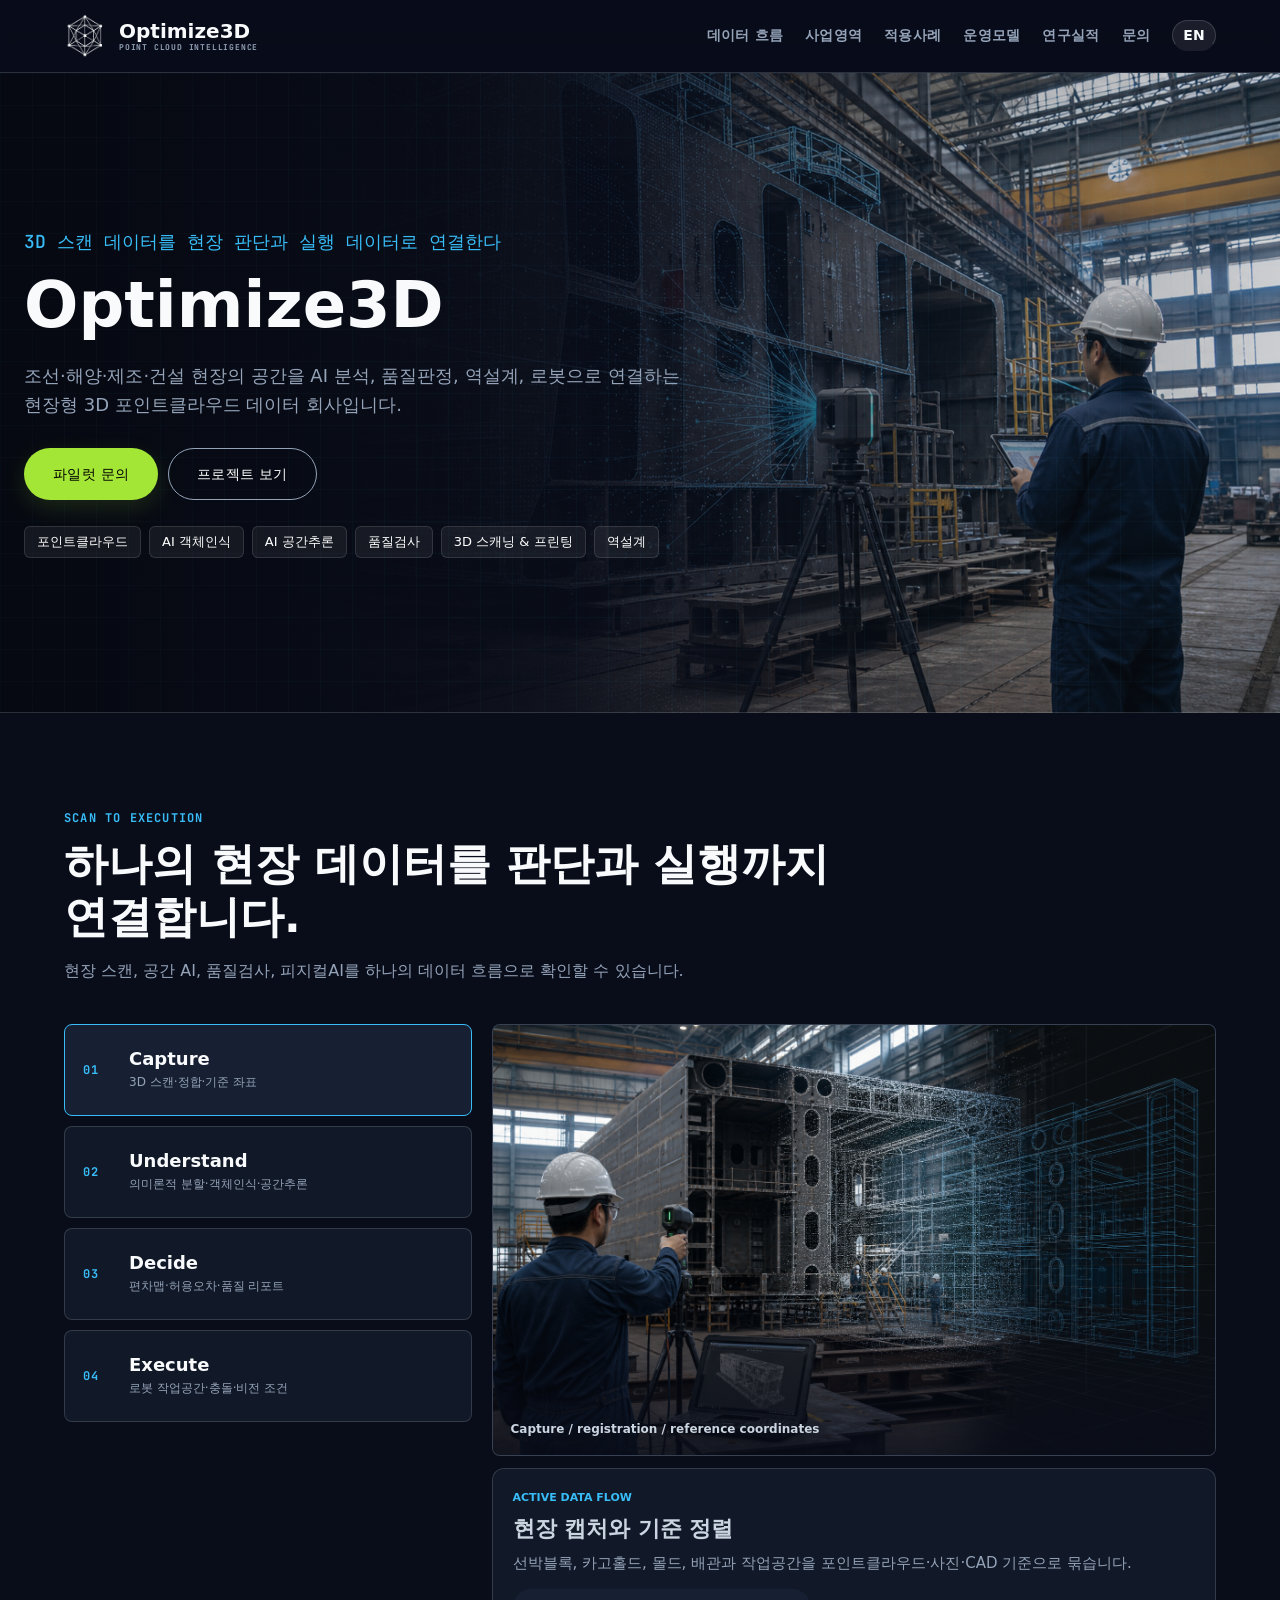
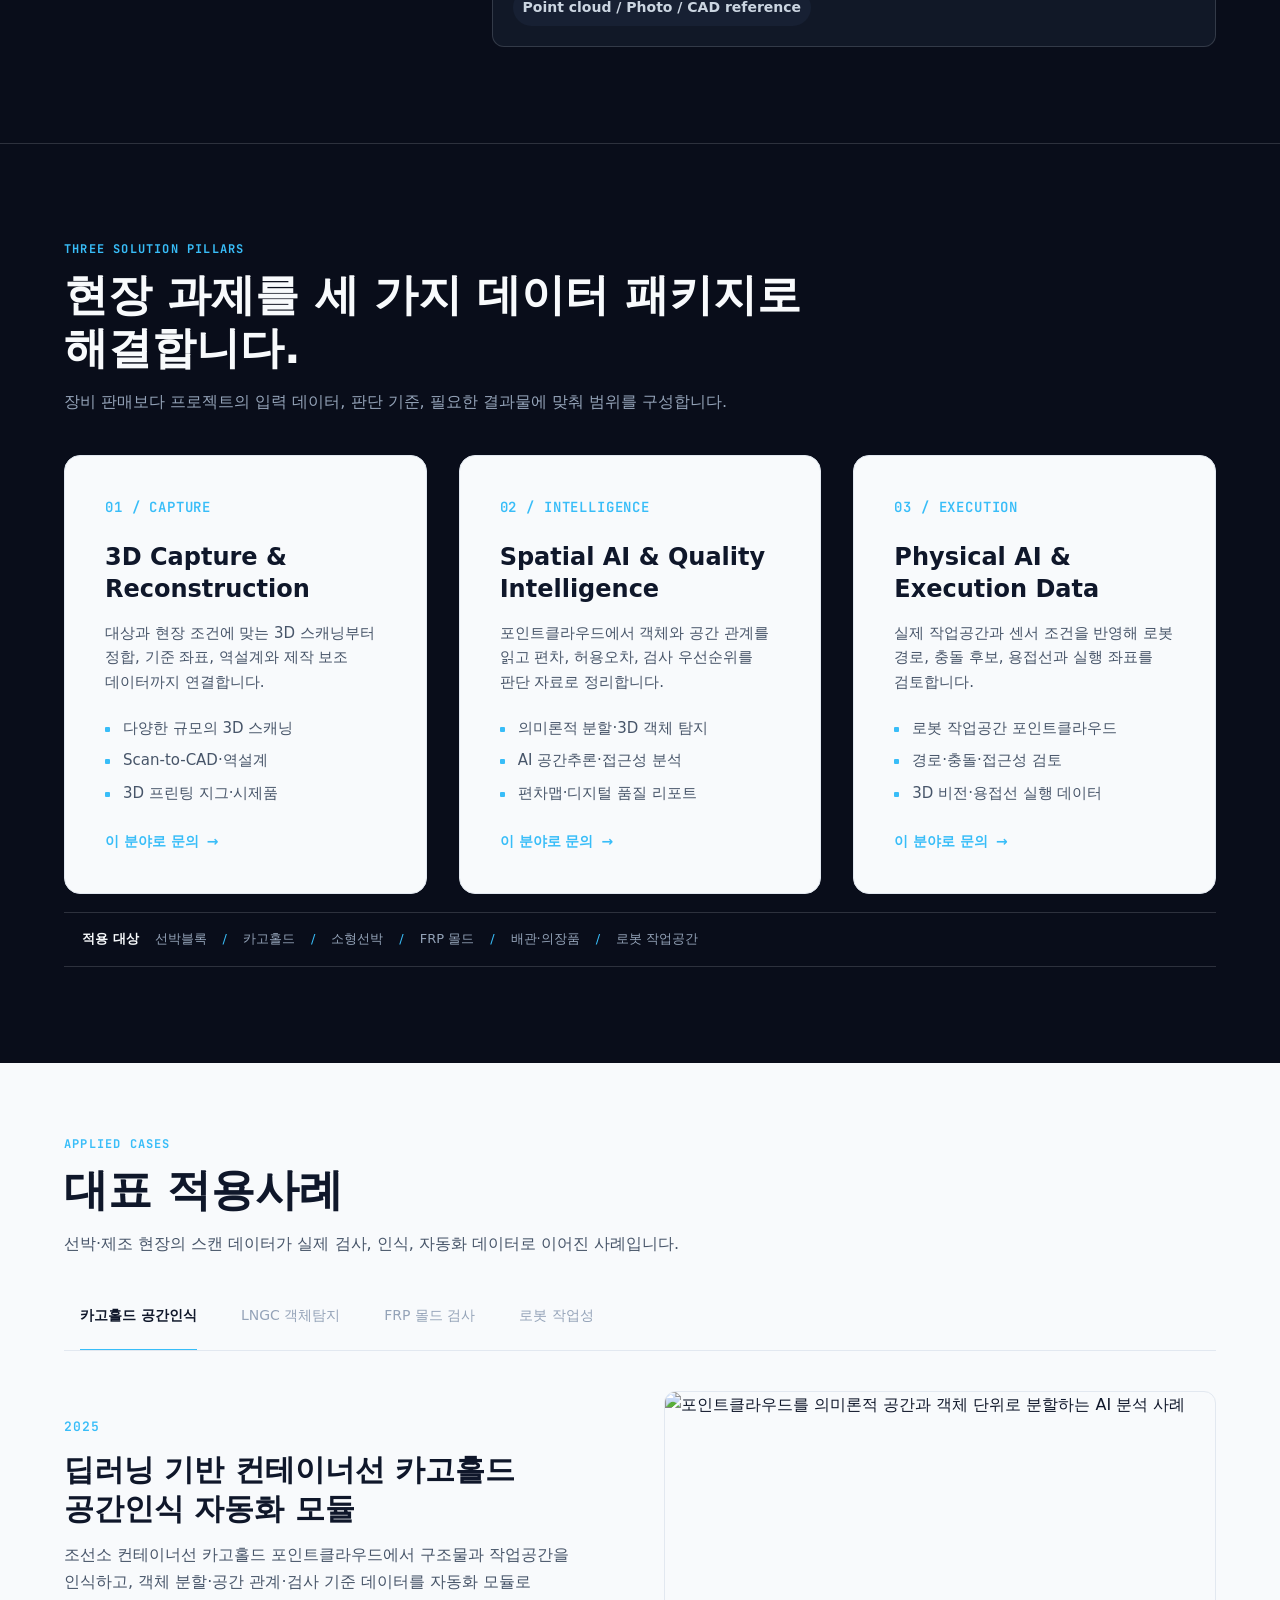
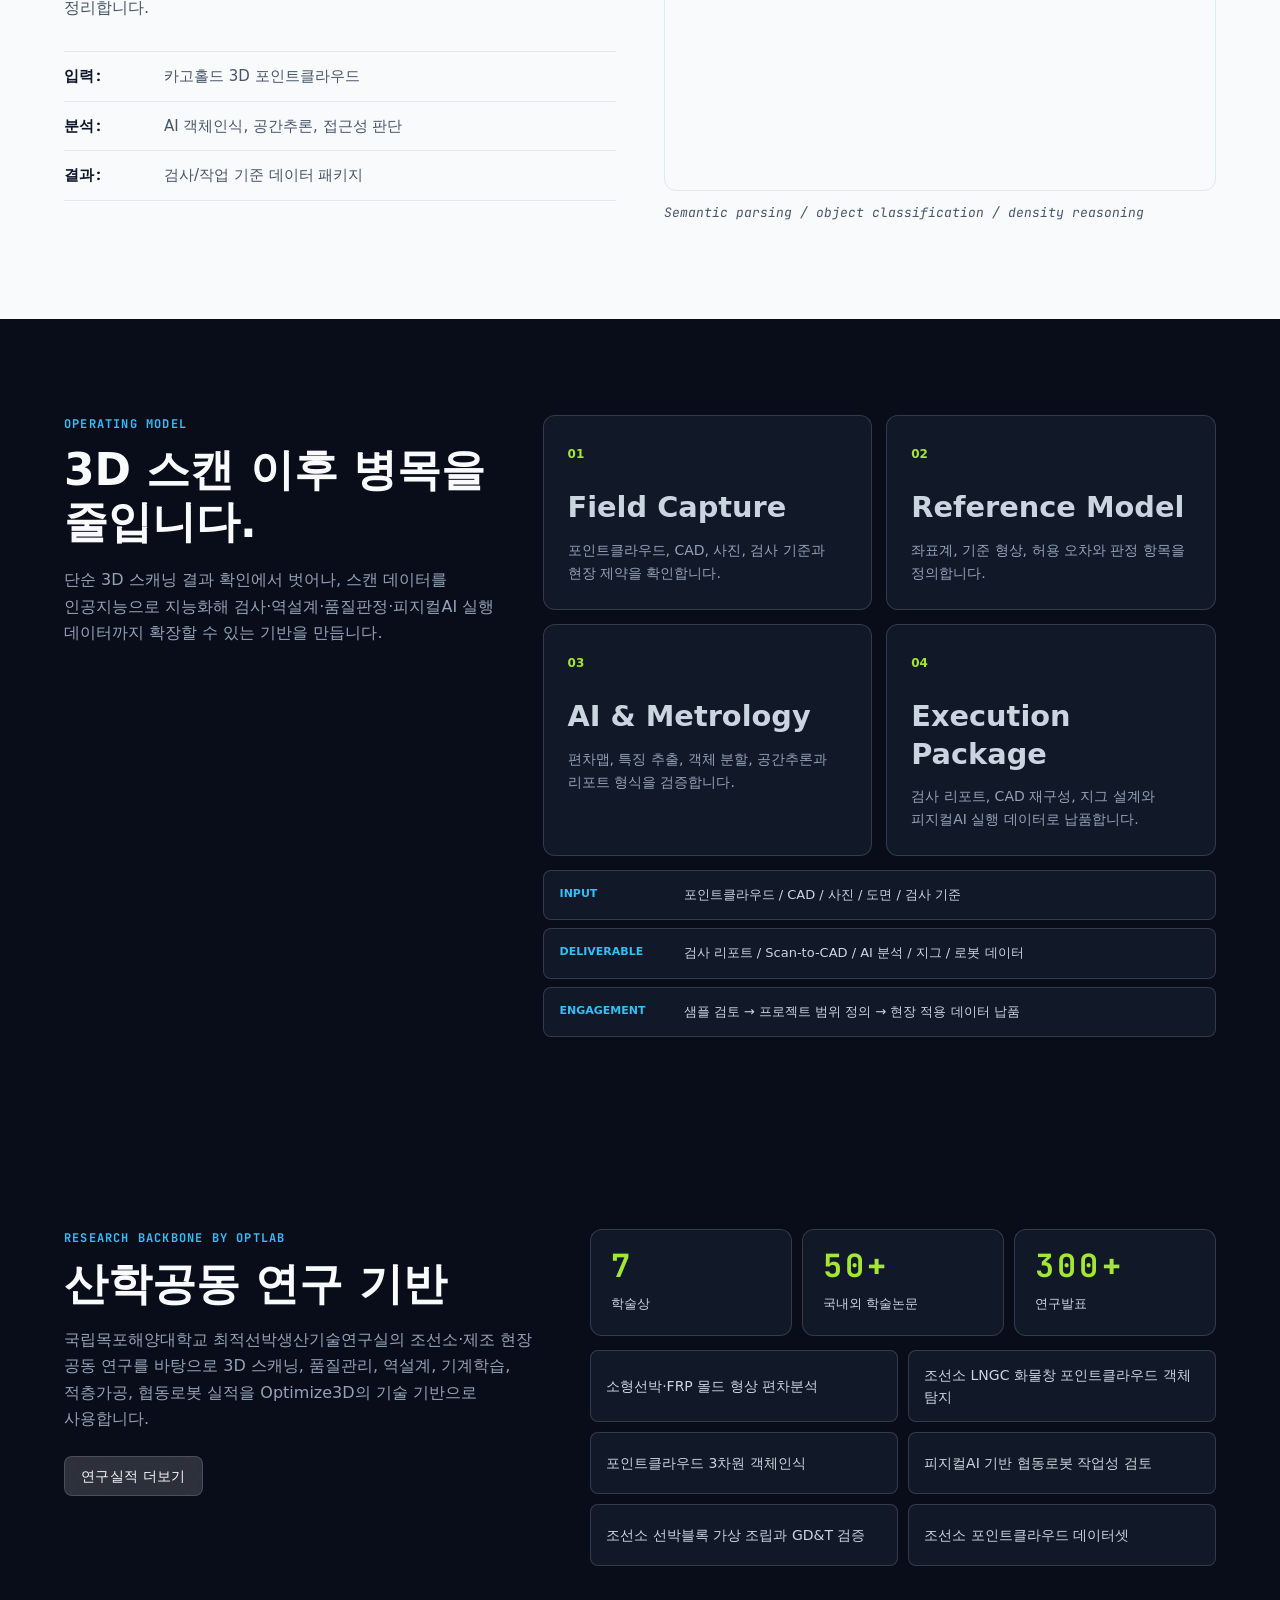
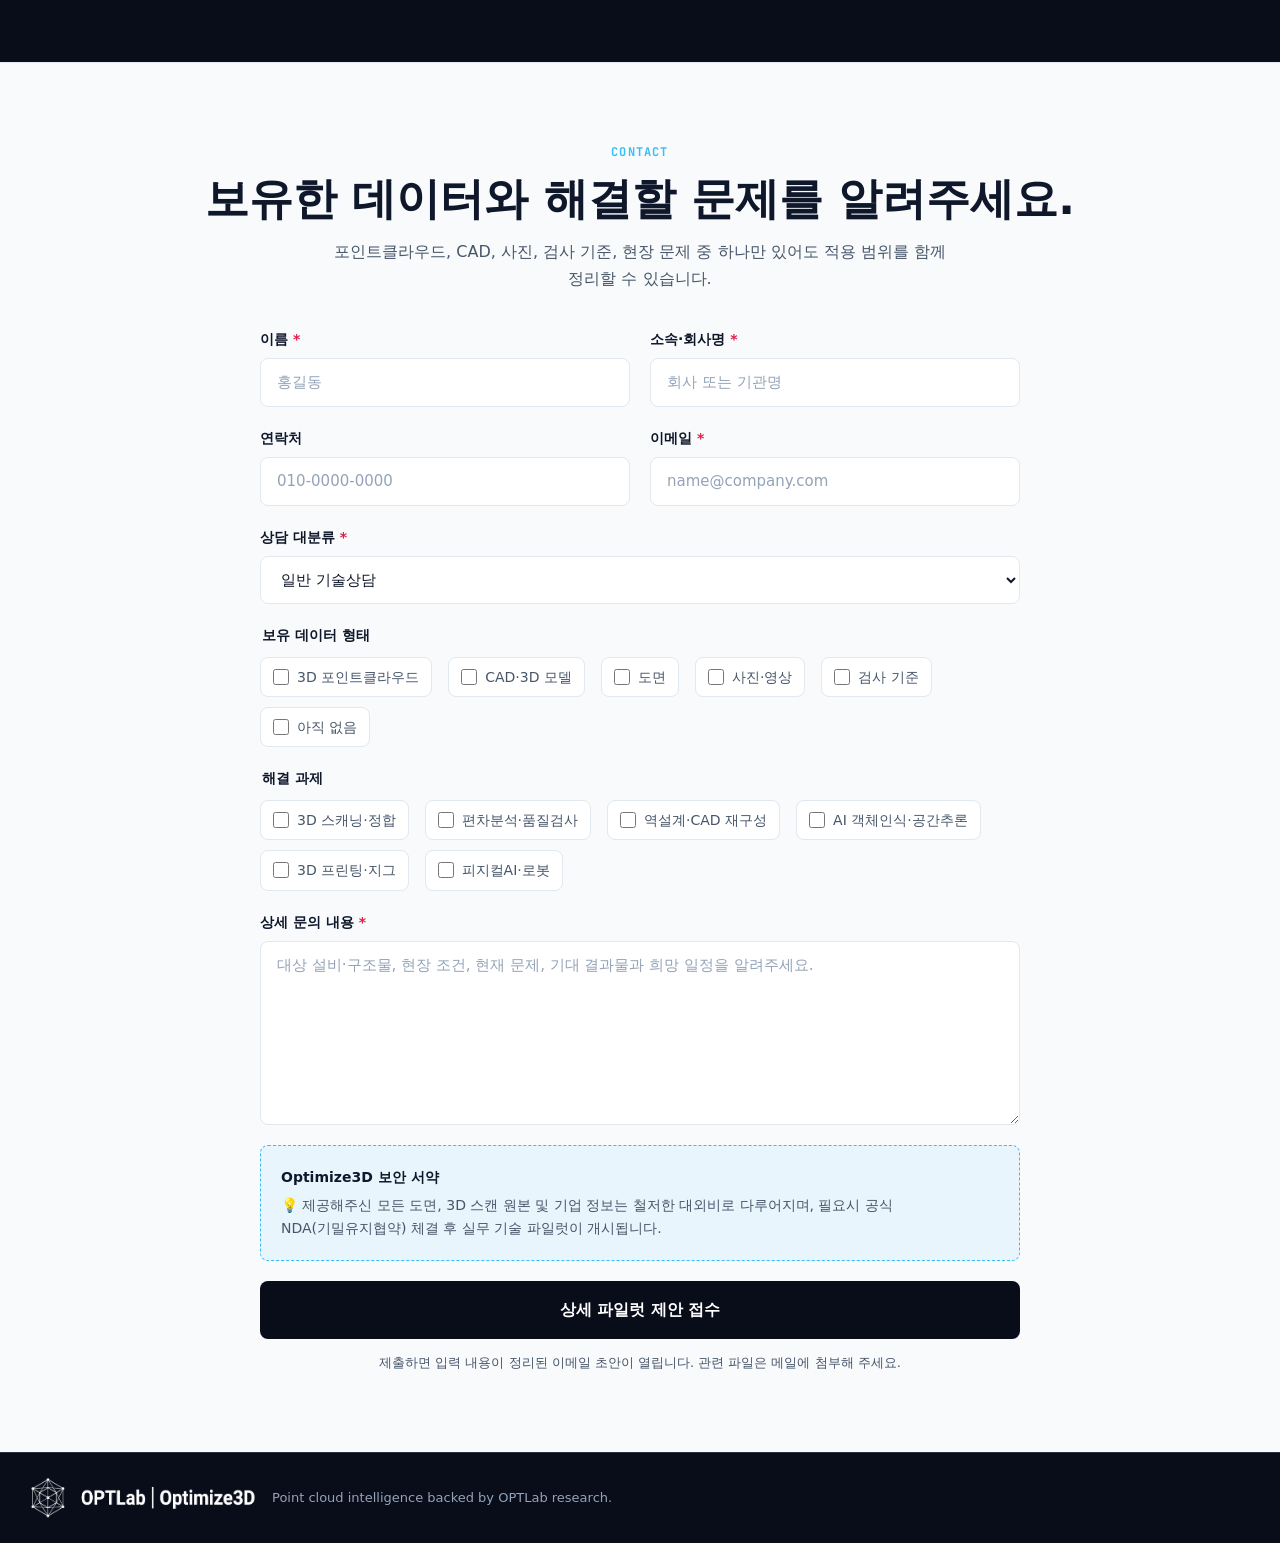
==== commit a6825c7f: "Build enterprise pilot inquiry form" ====
--- a/index.html
+++ b/index.html
@@ -18,7 +18,7 @@
   <meta property="og:image" content="https://optimize3d.github.io/homepage/assets/images/generated/hero-shipyard-pointcloud-v2.png">
   <meta name="twitter:card" content="summary_large_image">
   <link rel="icon" href="assets/brand/favicon.svg" type="image/svg+xml">
-  <link rel="stylesheet" href="assets/css/styles.css?v=20260710a">
+  <link rel="stylesheet" href="assets/css/styles.css?v=20260713e">
   <script type="application/ld+json">
     {
       "@context": "https://schema.org",
@@ -212,71 +212,79 @@
         <p class="lead">선박·제조 현장의 스캔 데이터가 실제 검사, 인식, 자동화 데이터로 이어진 사례입니다.</p>
       </div>
       <div class="case-tabs" role="tablist" aria-label="대표 적용사례">
-        <button type="button" role="tab" aria-selected="true" data-tab-target="case-cargo">카고홀드 공간인식</button>
-        <button type="button" role="tab" aria-selected="false" data-tab-target="case-lngc">LNGC 객체탐지</button>
-        <button type="button" role="tab" aria-selected="false" data-tab-target="case-mold">FRP 몰드 검사</button>
-        <button type="button" role="tab" aria-selected="false" data-tab-target="case-robot">로봇 작업성</button>
+        <button id="case-tab-cargo" type="button" role="tab" aria-selected="true" aria-controls="case-cargo" data-tab-target="case-cargo">카고홀드 공간인식</button>
+        <button id="case-tab-lngc" type="button" role="tab" aria-selected="false" aria-controls="case-lngc" data-tab-target="case-lngc">LNGC 객체탐지</button>
+        <button id="case-tab-mold" type="button" role="tab" aria-selected="false" aria-controls="case-mold" data-tab-target="case-mold">FRP 몰드 검사</button>
+        <button id="case-tab-robot" type="button" role="tab" aria-selected="false" aria-controls="case-robot" data-tab-target="case-robot">로봇 작업성</button>
       </div>
       <div class="case-panels">
-        <article class="case-panel tab-panel is-active" id="case-cargo" role="tabpanel">
-          <div>
-            <time>2025</time>
-            <h3>딥러닝 기반 컨테이너선 카고홀드 공간인식 자동화 모듈</h3>
-            <p>조선소 컨테이너선 카고홀드 포인트클라우드에서 구조물과 작업공간을 인식하고, 객체 분할·공간 관계·검사 기준 데이터를 자동화 모듈로 정리합니다.</p>
-          </div>
-          <ul>
-            <li>입력: 카고홀드 3D 포인트클라우드</li>
-            <li>분석: AI 객체인식, 공간추론, 접근성 판단</li>
-            <li>결과: 검사/작업 기준 데이터 패키지</li>
-          </ul>
+        <article class="case-panel tab-panel is-active" id="case-cargo" role="tabpanel" aria-labelledby="case-tab-cargo">
+          <div class="case-copy">
+            <div class="case-summary">
+              <time>2025</time>
+              <h3>딥러닝 기반 컨테이너선 카고홀드 공간인식 자동화 모듈</h3>
+              <p>조선소 컨테이너선 카고홀드 포인트클라우드에서 구조물과 작업공간을 인식하고, 객체 분할·공간 관계·검사 기준 데이터를 자동화 모듈로 정리합니다.</p>
+            </div>
+            <ul class="case-specs">
+              <li><strong>입력</strong><span>카고홀드 3D 포인트클라우드</span></li>
+              <li><strong>분석</strong><span>AI 객체인식, 공간추론, 접근성 판단</span></li>
+              <li><strong>결과</strong><span>검사/작업 기준 데이터 패키지</span></li>
+            </ul>
+          </div>
           <figure class="case-visual">
             <img src="assets/images/applied/indoor-spatial-ai.jpg" alt="포인트클라우드를 의미론적 공간과 객체 단위로 분할하는 AI 분석 사례" loading="lazy" decoding="async">
             <figcaption>Semantic parsing / object classification / density reasoning</figcaption>
           </figure>
         </article>
-        <article class="case-panel tab-panel" id="case-lngc" role="tabpanel" hidden>
-          <div>
-            <time>2020-2021</time>
-            <h3>LNGC 화물창 3D 포인트클라우드 객체 탐지</h3>
-            <p>조선소 LNGC 화물창 편평도 계측 과정에서 스캐폴딩 시스템을 탐지·분할하기 위한 딥러닝 기반 포인트클라우드 처리와 후처리 연구를 수행했습니다.</p>
-          </div>
-          <ul>
-            <li>입력: LNGC 화물창 스캔 데이터</li>
-            <li>분석: 객체 탐지, 의미론적 분할, 후처리</li>
-            <li>결과: 계측 대상 정리 및 검사 효율화</li>
-          </ul>
+        <article class="case-panel tab-panel" id="case-lngc" role="tabpanel" aria-labelledby="case-tab-lngc" hidden>
+          <div class="case-copy">
+            <div class="case-summary">
+              <time>2020-2021</time>
+              <h3>LNGC 화물창 3D 포인트클라우드 객체 탐지</h3>
+              <p>조선소 LNGC 화물창 편평도 계측 과정에서 스캐폴딩 시스템을 탐지·분할하기 위한 딥러닝 기반 포인트클라우드 처리와 후처리 연구를 수행했습니다.</p>
+            </div>
+            <ul class="case-specs">
+              <li><strong>입력</strong><span>LNGC 화물창 스캔 데이터</span></li>
+              <li><strong>분석</strong><span>객체 탐지, 의미론적 분할, 후처리</span></li>
+              <li><strong>결과</strong><span>계측 대상 정리 및 검사 효율화</span></li>
+            </ul>
+          </div>
           <figure class="case-visual">
             <img src="assets/images/generated/spatial-ai-shipyard-segmentation-v2.png" alt="조선소 포인트클라우드 객체 탐지와 의미론적 분할 시각화" loading="lazy" decoding="async">
             <figcaption>3D object detection / semantic segmentation / post-processing</figcaption>
           </figure>
         </article>
-        <article class="case-panel tab-panel" id="case-mold" role="tabpanel" hidden>
-          <div>
-            <time>2016-2021</time>
-            <h3>소형선박·FRP 몰드 3D 스캐닝 및 형상 편차분석</h3>
-            <p>소형선박과 양산몰드의 스캔 데이터를 기준 형상과 비교해 정도관리 및 공정개선 가능성을 검증했습니다.</p>
-          </div>
-          <ul>
-            <li>입력: 소형선박, FRP 몰드 스캔 데이터</li>
-            <li>분석: 정합, 편차맵, 품질 기준 검토</li>
-            <li>결과: 몰드 품질관리 및 개선 근거</li>
-          </ul>
+        <article class="case-panel tab-panel" id="case-mold" role="tabpanel" aria-labelledby="case-tab-mold" hidden>
+          <div class="case-copy">
+            <div class="case-summary">
+              <time>2016-2021</time>
+              <h3>소형선박·FRP 몰드 3D 스캐닝 및 형상 편차분석</h3>
+              <p>소형선박과 양산몰드의 스캔 데이터를 기준 형상과 비교해 정도관리 및 공정개선 가능성을 검증했습니다.</p>
+            </div>
+            <ul class="case-specs">
+              <li><strong>입력</strong><span>소형선박, FRP 몰드 스캔 데이터</span></li>
+              <li><strong>분석</strong><span>정합, 편차맵, 품질 기준 검토</span></li>
+              <li><strong>결과</strong><span>몰드 품질관리 및 개선 근거</span></li>
+            </ul>
+          </div>
           <figure class="case-visual">
             <img src="assets/images/applied/marine-scan-model.jpg" alt="소형선박 스캔 모델과 형상 편차분석 적용 사례" loading="lazy" decoding="async">
             <figcaption>Scan model / CAD alignment / deviation map</figcaption>
           </figure>
         </article>
-        <article class="case-panel tab-panel" id="case-robot" role="tabpanel" hidden>
-          <div>
-            <time>2025-2026</time>
-            <h3>포인트클라우드 기반 피지컬AI·협동로봇 작업성 검토</h3>
-            <p>선박블록 포인트클라우드 환경, 3D 비전 센서, 3D 프린팅 시험편을 연결해 로봇 경로·충돌·접근성·용접선 추출 가능성을 검토합니다.</p>
-          </div>
-          <ul>
-            <li>입력: 선박블록 포인트클라우드, 로봇 셀, 3D 비전 센서 조건</li>
-            <li>분석: 공간추론, 충돌 감지, 용접선·표면 추출</li>
-            <li>결과: 피지컬AI 실험 셋업 및 로봇 실행 데이터</li>
-          </ul>
+        <article class="case-panel tab-panel" id="case-robot" role="tabpanel" aria-labelledby="case-tab-robot" hidden>
+          <div class="case-copy">
+            <div class="case-summary">
+              <time>2025-2026</time>
+              <h3>포인트클라우드 기반 피지컬AI·협동로봇 작업성 검토</h3>
+              <p>선박블록 포인트클라우드 환경, 3D 비전 센서, 3D 프린팅 시험편을 연결해 로봇 경로·충돌·접근성·용접선 추출 가능성을 검토합니다.</p>
+            </div>
+            <ul class="case-specs">
+              <li><strong>입력</strong><span>선박블록 포인트클라우드, 로봇 셀, 3D 비전 센서 조건</span></li>
+              <li><strong>분석</strong><span>공간추론, 충돌 감지, 용접선·표면 추출</span></li>
+              <li><strong>결과</strong><span>피지컬AI 실험 셋업 및 로봇 실행 데이터</span></li>
+            </ul>
+          </div>
           <figure class="case-visual">
             <img src="assets/images/applied/robot-weld-line-detection.jpg" alt="로봇 셀과 3D 비전 센서를 연결한 용접선 검출 및 피지컬AI 검증 사례" loading="lazy" decoding="async">
             <figcaption>Robot cell / 3D vision / weld-line extraction</figcaption>
@@ -337,20 +345,66 @@
         <p class="kicker">Contact</p>
         <h2 id="contact-title">보유한 데이터와 해결할 문제를 알려주세요.</h2>
         <p>포인트클라우드, CAD, 사진, 검사 기준, 현장 문제 중 하나만 있어도 적용 범위를 함께 정리할 수 있습니다.</p>
-        <div class="contact-field">
-          <label for="inquiry-category">문의 분야</label>
-          <select id="inquiry-category" data-email-category-select>
-            <option value="일반 기술상담">일반 기술상담</option>
-            <option value="3D 스캐닝·역설계">3D 스캐닝·역설계</option>
-            <option value="공간 AI·품질검사">공간 AI·품질검사</option>
-            <option value="피지컬AI·로봇 데이터">피지컬AI·로봇 데이터</option>
-            <option value="산학공동 연구">산학공동 연구</option>
-          </select>
-        </div>
-        <div class="cta-actions">
-          <button class="button primary" type="button" data-email-button>이메일 문의</button>
-          <a class="button secondary" href="#data-flow">데이터 흐름 다시 보기</a>
-        </div>
+        <form class="contact-form" data-email-form>
+          <div class="contact-field">
+            <label for="contact-name">이름 <span aria-hidden="true">*</span></label>
+            <input id="contact-name" name="name" type="text" autocomplete="name" placeholder="홍길동" required>
+          </div>
+          <div class="contact-field">
+            <label for="contact-company">소속·회사명 <span aria-hidden="true">*</span></label>
+            <input id="contact-company" name="company" type="text" autocomplete="organization" placeholder="회사 또는 기관명" required>
+          </div>
+          <div class="contact-field">
+            <label for="contact-phone">연락처</label>
+            <input id="contact-phone" name="phone" type="tel" autocomplete="tel" placeholder="010-0000-0000">
+          </div>
+          <div class="contact-field">
+            <label for="contact-email">이메일 <span aria-hidden="true">*</span></label>
+            <input id="contact-email" name="email" type="email" autocomplete="email" placeholder="name@company.com" required>
+          </div>
+          <div class="contact-field contact-field-wide">
+            <label for="inquiry-category">상담 대분류 <span aria-hidden="true">*</span></label>
+            <select id="inquiry-category" name="category" data-email-category-select required>
+              <option value="일반 기술상담">일반 기술상담</option>
+              <option value="3D 스캐닝·역설계">3D 스캐닝·역설계</option>
+              <option value="공간 AI·품질검사">공간 AI·품질검사</option>
+              <option value="피지컬AI·로봇 데이터">피지컬AI·로봇 데이터</option>
+              <option value="산학공동 연구">산학공동 연구</option>
+            </select>
+          </div>
+          <fieldset class="contact-options contact-field-wide">
+            <legend>보유 데이터 형태</legend>
+            <div class="contact-chips">
+              <label><input type="checkbox" name="owned-data" value="3D 포인트클라우드"><span>3D 포인트클라우드</span></label>
+              <label><input type="checkbox" name="owned-data" value="CAD·3D 모델"><span>CAD·3D 모델</span></label>
+              <label><input type="checkbox" name="owned-data" value="도면"><span>도면</span></label>
+              <label><input type="checkbox" name="owned-data" value="사진·영상"><span>사진·영상</span></label>
+              <label><input type="checkbox" name="owned-data" value="검사 기준"><span>검사 기준</span></label>
+              <label><input type="checkbox" name="owned-data" value="아직 없음"><span>아직 없음</span></label>
+            </div>
+          </fieldset>
+          <fieldset class="contact-options contact-field-wide">
+            <legend>해결 과제</legend>
+            <div class="contact-chips">
+              <label><input type="checkbox" name="challenge" value="3D 스캐닝·정합"><span>3D 스캐닝·정합</span></label>
+              <label><input type="checkbox" name="challenge" value="편차분석·품질검사"><span>편차분석·품질검사</span></label>
+              <label><input type="checkbox" name="challenge" value="역설계·CAD 재구성"><span>역설계·CAD 재구성</span></label>
+              <label><input type="checkbox" name="challenge" value="AI 객체인식·공간추론"><span>AI 객체인식·공간추론</span></label>
+              <label><input type="checkbox" name="challenge" value="3D 프린팅·지그"><span>3D 프린팅·지그</span></label>
+              <label><input type="checkbox" name="challenge" value="피지컬AI·로봇"><span>피지컬AI·로봇</span></label>
+            </div>
+          </fieldset>
+          <div class="contact-field contact-field-wide">
+            <label for="contact-details">상세 문의 내용 <span aria-hidden="true">*</span></label>
+            <textarea id="contact-details" name="details" rows="7" placeholder="대상 설비·구조물, 현장 조건, 현재 문제, 기대 결과물과 희망 일정을 알려주세요." required></textarea>
+          </div>
+          <div class="contact-nda contact-field-wide">
+            <strong>Optimize3D 보안 서약</strong>
+            <p>💡 제공해주신 모든 도면, 3D 스캔 원본 및 기업 정보는 철저한 대외비로 다루어지며, 필요시 공식 NDA(기밀유지협약) 체결 후 실무 기술 파일럿이 개시됩니다.</p>
+          </div>
+          <button class="contact-submit contact-field-wide" type="submit">상세 파일럿 제안 접수</button>
+          <p class="contact-form-note contact-field-wide">제출하면 입력 내용이 정리된 이메일 초안이 열립니다. 관련 파일은 메일에 첨부해 주세요.</p>
+        </form>
         <noscript><p class="contact-fallback">이메일 문의 버튼은 JavaScript 활성화 후 사용할 수 있습니다.</p></noscript>
       </div>
     </section>
@@ -363,6 +417,6 @@
     </div>
   </footer>
 
-  <script src="assets/js/main.js?v=20260710a"></script>
+  <script src="assets/js/main.js?v=20260713b"></script>
 </body>
 </html>
--- a/assets/css/styles.css
+++ b/assets/css/styles.css
@@ -1,23 +1,43 @@
+@import url("https://cdn.jsdelivr.net/gh/orioncactus/pretendard@v1.3.9/dist/web/static/pretendard.css");
+@import url("https://fonts.googleapis.com/css2?family=JetBrains+Mono:wght@400;500;600;700&display=swap");
+
 :root {
-  --ink: #ffffff;
-  --ink-2: rgba(255, 255, 255, .86);
-  --muted: rgba(255, 255, 255, .65);
-  --paper: #101014;
-  --surface: #18181c;
-  --soft: #202024;
-  --line: rgba(255, 255, 255, .15);
-  --teal: #26bbff;
-  --teal-2: #69d0ff;
-  --aqua: #868afd;
-  --copper: #f1b8dd;
-  --panel: #101014;
-  --panel-2: #18181c;
-  --white: #ffffff;
-  --shadow: 0 18px 52px rgba(0, 0, 0, .34);
-  --shadow-soft: 0 10px 28px rgba(0, 0, 0, .22);
-}
-
-* {
+  --font-sans: "Pretendard", -apple-system, BlinkMacSystemFont, system-ui, sans-serif;
+  --font-mono: "JetBrains Mono", monospace;
+
+  --color-bg-dark: #090D1A;
+  --color-bg-light: #F8FAFC;
+  --color-text-primary: #0F172A;
+  --color-text-secondary: #475569;
+  --color-text-muted: #94A3B8;
+  --color-accent-lime: #A3E635;
+  --color-accent-blue: #38BDF8;
+  --color-border: #E2E8F0;
+
+  --transition-smooth: all .3s cubic-bezier(.4, 0, .2, 1);
+
+  /* Compatibility aliases used by the existing component layer. */
+  --ink: var(--color-bg-light);
+  --ink-2: #cbd5e1;
+  --muted: var(--color-text-muted);
+  --paper: var(--color-bg-dark);
+  --surface: #111827;
+  --soft: #172033;
+  --line: rgba(226, 232, 240, .16);
+  --teal: var(--color-accent-blue);
+  --teal-2: #7dd3fc;
+  --aqua: var(--color-accent-lime);
+  --copper: var(--color-accent-lime);
+  --panel: var(--color-bg-dark);
+  --panel-2: #111827;
+  --white: var(--color-bg-light);
+  --shadow: 0 18px 52px rgba(2, 6, 23, .42);
+  --shadow-soft: 0 10px 28px rgba(2, 6, 23, .28);
+}
+
+*,
+*::before,
+*::after {
   box-sizing: border-box;
 }
 
@@ -25,14 +45,46 @@
   scroll-behavior: smooth;
 }
 
+html,
+body,
+h1,
+h2,
+h3,
+h4,
+p,
+figure,
+blockquote,
+dl,
+dd {
+  margin: 0;
+  padding: 0;
+}
+
 body {
-  margin: 0;
   background: var(--paper);
-  color: var(--ink);
-  font-family: Inter, Pretendard, "Noto Sans KR", "Apple SD Gothic Neo", Arial, sans-serif;
-  line-height: 1.65;
+  color: var(--color-text-primary);
+  font-family: var(--font-sans);
+  font-size: 16px;
+  line-height: 1.6;
+  letter-spacing: 0;
   overflow-x: hidden;
   word-break: keep-all;
+  text-rendering: optimizeLegibility;
+  -webkit-font-smoothing: antialiased;
+}
+
+main,
+.site-header,
+.site-footer {
+  color: var(--ink);
+}
+
+button,
+input,
+select,
+textarea {
+  color: inherit;
+  font: inherit;
 }
 
 a {
@@ -47,15 +99,6 @@
 
 [hidden] {
   display: none !important;
-}
-
-p,
-h1,
-h2,
-h3,
-figure,
-dl {
-  margin: 0;
 }
 
 p,
@@ -90,7 +133,7 @@
   padding: 10px 14px;
   border-radius: 8px;
   background: var(--teal);
-  color: #101014;
+  color: var(--color-bg-dark);
 }
 
 .skip-link:focus {
@@ -101,7 +144,7 @@
   position: sticky;
   top: 0;
   z-index: 20;
-  background: rgba(16, 16, 20, .84);
+  background: rgba(9, 13, 26, .84);
   border-bottom: 1px solid var(--line);
   backdrop-filter: blur(18px);
 }
@@ -123,6 +166,50 @@
   display: block;
 }
 
+.brand {
+  display: inline-flex;
+  align-items: center;
+  gap: 11px;
+  min-width: 0;
+}
+
+.brand-mark-window {
+  width: 44px;
+  height: 44px;
+  flex: 0 0 44px;
+  overflow: hidden;
+}
+
+.brand .brand-mark-window img {
+  width: auto;
+  max-width: none;
+  height: 44px;
+}
+
+.brand-type {
+  display: grid;
+  gap: 2px;
+  min-width: 0;
+}
+
+.brand-type strong {
+  color: var(--ink);
+  font-family: var(--font-sans);
+  font-size: 20px;
+  line-height: 1;
+  font-weight: 750;
+}
+
+.brand-type small {
+  color: var(--muted);
+  font-family: var(--font-mono);
+  font-size: 8px;
+  line-height: 1;
+  font-weight: 700;
+  letter-spacing: .1em;
+  text-transform: uppercase;
+}
+
 .nav-links {
   display: flex;
   align-items: center;
@@ -136,7 +223,7 @@
 .nav-links a {
   padding: 8px 0;
   border-bottom: 2px solid transparent;
-  transition: border-color .18s ease, color .18s ease;
+  transition: var(--transition-smooth);
 }
 
 .nav-links a:hover {
@@ -173,10 +260,20 @@
 
 .hero {
   position: relative;
+  width: 100%;
+  max-width: 1280px;
   min-height: 640px;
-  background:
-    linear-gradient(90deg, rgba(16, 16, 20, .98) 0%, rgba(16, 16, 20, .86) 44%, rgba(16, 16, 20, .24) 78%, rgba(16, 16, 20, .08) 100%),
-    url("../images/generated/hero-shipyard-pointcloud-v2.png") center right / cover no-repeat;
+  margin: 0 auto;
+  padding: 80px 24px;
+  background-color: var(--color-bg-dark);
+  background-image:
+    linear-gradient(rgba(56, 189, 248, .035) 1px, transparent 1px),
+    linear-gradient(90deg, rgba(56, 189, 248, .035) 1px, transparent 1px),
+    linear-gradient(90deg, rgba(9, 13, 26, .98) 0%, rgba(9, 13, 26, .86) 44%, rgba(9, 13, 26, .24) 78%, rgba(9, 13, 26, .08) 100%),
+    url("../images/generated/hero-shipyard-pointcloud-v2.png");
+  background-position: 0 0, 0 0, center, center right;
+  background-repeat: repeat, repeat, no-repeat, no-repeat;
+  background-size: 32px 32px, 32px 32px, auto, cover;
   color: var(--ink);
   overflow: hidden;
 }
@@ -200,48 +297,58 @@
 .hero-inner {
   position: relative;
   z-index: 1;
-  width: min(1440px, 100%);
-  min-height: 640px;
+  width: 100%;
+  min-height: 480px;
   margin: 0 auto;
-  padding: 80px 64px;
+  padding: 0;
   display: flex;
   align-items: center;
 }
 
 .hero-copy {
-  max-width: 640px;
+  max-width: 720px;
 }
 
 .eyebrow,
-.kicker {
+.kicker,
+.pipeline-steps span,
+.film-frame figcaption span,
+.data-stage-step > span:first-child {
   color: var(--teal);
+  font-family: var(--font-mono);
   font-size: 12px;
   font-weight: 700;
-  letter-spacing: .03em;
+  letter-spacing: .1em;
   text-transform: uppercase;
 }
 
 .hero .eyebrow {
-  color: var(--teal);
+  color: var(--color-accent-blue);
+  font-family: var(--font-mono);
+  font-size: 18px;
+  font-weight: 500;
+  line-height: 1.5;
+  letter-spacing: 0;
+  text-transform: none;
 }
 
 h1 {
   max-width: 760px;
   margin-top: 14px;
   color: inherit;
-  font-family: "Inter Tight", Inter, Pretendard, "Noto Sans KR", sans-serif;
-  font-size: 64px;
-  line-height: 1.04;
+  font-family: var(--font-sans);
+  font-size: clamp(2.5rem, 5vw, 4.5rem);
+  line-height: 1.15;
   letter-spacing: 0;
-  font-weight: 700;
+  font-weight: 800;
 }
 
 .hero-lead {
   max-width: 680px;
   margin-top: 20px;
-  color: var(--muted);
+  color: var(--color-text-muted);
   font-size: 18px;
-  line-height: 1.65;
+  line-height: 1.6;
 }
 
 .hero-actions,
@@ -266,7 +373,7 @@
   letter-spacing: .02em;
   white-space: nowrap;
   cursor: pointer;
-  transition: transform .18s ease, box-shadow .18s ease, border-color .18s ease, background .18s ease;
+  transition: var(--transition-smooth);
 }
 
 .button:hover {
@@ -276,7 +383,7 @@
 
 .button.primary {
   background: var(--teal);
-  color: #101014;
+  color: var(--color-bg-dark);
 }
 
 .button.secondary {
@@ -293,35 +400,56 @@
 }
 
 .hero .button.primary {
-  background: var(--teal);
-  color: #101014;
+  background: var(--color-accent-lime);
+  color: #000;
+  box-shadow: 0 8px 24px rgba(163, 230, 53, .14);
 }
 
 .hero .button.secondary {
-  background: rgba(255, 255, 255, .15);
-  border-color: var(--line);
-  color: var(--ink);
+  background: transparent;
+  border-color: var(--color-text-muted);
+  color: #fff;
+  backdrop-filter: none;
+}
+
+.hero .button {
+  min-height: auto;
+  padding: 14px 28px;
+  border-radius: 9999px;
+}
+
+.hero .button.primary:hover {
+  transform: translateY(-2px);
+  box-shadow: 0 14px 34px rgba(163, 230, 53, .24);
+}
+
+.hero .button.secondary:hover {
+  background: #fff;
+  border-color: #fff;
+  color: var(--color-text-primary);
 }
 
 .hero-tags {
   display: flex;
   flex-wrap: wrap;
-  gap: 14px;
+  gap: 8px;
   margin-top: 26px;
 }
 
 .hero-tags span {
-  color: var(--muted);
-  font-size: 14px;
-  font-weight: 600;
-  letter-spacing: .02em;
+  padding: 6px 12px;
+  border: 1px solid rgba(255, 255, 255, .12);
+  border-radius: 6px;
+  background: rgba(255, 255, 255, .06);
+  color: #fff;
+  font-size: 13px;
+  font-weight: 500;
+  line-height: 1.4;
+  letter-spacing: 0;
 }
 
 .hero-tags span + span::before {
-  content: "/";
-  display: inline-block;
-  margin-right: 14px;
-  color: var(--teal);
+  content: none;
 }
 
 .solution-stack {
@@ -413,8 +541,8 @@
 .pipeline-steps article:hover,
 .pipeline-steps article.is-active {
   transform: translateY(-1px);
-  border-color: rgba(38, 187, 255, .72);
-  background: #202024;
+  border-color: rgba(56, 189, 248, .72);
+  background: var(--soft);
   box-shadow: var(--shadow-soft);
 }
 
@@ -481,13 +609,14 @@
   position: absolute;
   inset: 0;
   background:
-    linear-gradient(180deg, rgba(16, 16, 20, .06), rgba(16, 16, 20, .72)),
-    linear-gradient(90deg, rgba(16, 16, 20, .72), transparent 60%);
+    linear-gradient(180deg, rgba(9, 13, 26, .06), rgba(9, 13, 26, .72)),
+    linear-gradient(90deg, rgba(9, 13, 26, .72), transparent 60%);
 }
 
 .pipeline-film:hover .film-frame img,
 .compare-stage:hover img,
 .application-grid article:hover img,
+.case-panel:hover .case-visual img,
 .ai-visual:hover img,
 .physical-ai-media:hover img {
   transform: scale(1.055);
@@ -508,7 +637,7 @@
   width: fit-content;
   padding: 7px 10px;
   border-radius: 999px;
-  background: rgba(38, 187, 255, .18);
+  background: rgba(56, 189, 248, .18);
   color: var(--teal);
   font-size: 12px;
   font-weight: 700;
@@ -631,8 +760,8 @@
 h2 {
   margin-top: 10px;
   color: var(--ink);
-  font-family: "Inter Tight", Inter, Pretendard, "Noto Sans KR", sans-serif;
-  font-size: 40px;
+  font-family: var(--font-sans);
+  font-size: clamp(1.8rem, 4vw, 2.75rem);
   line-height: 1.2;
   letter-spacing: 0;
   font-weight: 700;
@@ -640,11 +769,11 @@
 
 h3 {
   color: var(--ink-2);
-  font-family: "Inter Tight", Inter, Pretendard, "Noto Sans KR", sans-serif;
-  font-size: 20px;
-  line-height: 1.2;
+  font-family: var(--font-sans);
+  font-size: clamp(1.35rem, 3vw, 1.8rem);
+  line-height: 1.3;
   letter-spacing: 0;
-  font-weight: 700;
+  font-weight: 600;
 }
 
 .lead {
@@ -655,9 +784,12 @@
 }
 
 .business-grid {
+  width: 100%;
+  max-width: 1280px;
+  margin: 0 auto;
   display: grid;
   grid-template-columns: repeat(3, minmax(0, 1fr));
-  gap: 14px;
+  gap: 32px;
 }
 
 .business-grid article,
@@ -702,16 +834,14 @@
   line-height: 1.65;
 }
 
-.tab-controls,
-.case-tabs {
+.tab-controls {
   display: flex;
   flex-wrap: wrap;
   gap: 8px;
   margin-bottom: 18px;
 }
 
-.tab-controls button,
-.case-tabs button {
+.tab-controls button {
   min-height: 38px;
   padding: 0 14px;
   display: inline-flex;
@@ -729,11 +859,10 @@
   transition: background .18s ease, color .18s ease, border-color .18s ease;
 }
 
-.tab-controls button[aria-selected="true"],
-.case-tabs button[aria-selected="true"] {
+.tab-controls button[aria-selected="true"] {
   border-color: var(--teal);
   background: var(--teal);
-  color: #101014;
+  color: var(--color-bg-dark);
 }
 
 .compare-stage {
@@ -783,60 +912,193 @@
 
 .case-section {
   padding-top: 72px;
+  background: var(--color-bg-light);
+  color: var(--color-text-primary);
+}
+
+.case-section .section-head h2 {
+  color: var(--color-text-primary);
+}
+
+.case-section .lead {
+  color: var(--color-text-secondary);
+}
+
+.case-tabs {
+  display: flex;
+  gap: 12px;
+  margin-bottom: 40px;
+  padding-bottom: 16px;
+  border-bottom: 1px solid var(--color-border);
+  overflow-x: auto;
+  scrollbar-width: none;
+}
+
+.case-tabs::-webkit-scrollbar {
+  display: none;
+}
+
+.case-tabs button {
+  position: relative;
+  flex: 0 0 auto;
+  padding: 8px 16px;
+  border: 0;
+  border-radius: 0;
+  background: transparent;
+  color: var(--color-text-muted);
+  font-family: var(--font-sans);
+  font-size: 14px;
+  font-weight: 400;
+  line-height: 1.5;
+  cursor: pointer;
+  transition: color .3s cubic-bezier(.4, 0, .2, 1);
+}
+
+.case-tabs button::after {
+  content: "";
+  position: absolute;
+  right: 16px;
+  bottom: -17px;
+  left: 16px;
+  height: 2px;
+  background: var(--color-accent-blue);
+  transform: scaleX(0);
+  transform-origin: center;
+  transition: transform .3s cubic-bezier(.4, 0, .2, 1);
+}
+
+.case-tabs button:hover {
+  color: var(--color-text-primary);
+}
+
+.case-tabs button[aria-selected="true"] {
+  color: var(--color-text-primary);
+  font-weight: 700;
+}
+
+.case-tabs button[aria-selected="true"]::after {
+  transform: scaleX(1);
 }
 
 .case-panels {
-  border: 1px solid var(--line);
-  border-radius: 12px;
-  background: var(--surface);
+  border: 0;
+  border-radius: 0;
+  background: transparent;
   box-shadow: none;
-  overflow: hidden;
+  overflow: visible;
 }
 
 .case-panel {
   display: grid;
-  grid-template-columns: minmax(0, .95fr) minmax(320px, 1.05fr);
-  gap: 28px;
-  padding: 40px;
-  min-height: 300px;
-  background: var(--surface);
+  grid-template-columns: repeat(2, minmax(0, 1fr));
+  gap: 48px;
+  align-items: center;
+  padding: 0;
+  min-height: 400px;
+  background: transparent;
+}
+
+.case-copy {
+  display: grid;
+  gap: 30px;
 }
 
 .case-panel time {
-  color: var(--copper);
+  color: var(--color-accent-blue);
+  font-family: var(--font-mono);
   font-size: 13px;
-  font-weight: 700;
+  font-weight: 600;
+  letter-spacing: .08em;
 }
 
 .case-panel h3 {
   margin-top: 12px;
+  color: var(--color-text-primary);
   font-size: 30px;
 }
 
 .case-panel p {
   margin-top: 14px;
-  color: var(--muted);
+  color: var(--color-text-secondary);
   font-size: 16px;
   line-height: 1.65;
 }
 
-.case-panel ul {
-  display: grid;
-  gap: 10px;
+.case-specs {
+  display: grid;
+  gap: 0;
   margin: 0;
   padding: 0;
   list-style: none;
-  align-self: center;
-}
-
-.case-panel li {
-  padding: 14px 16px;
-  border: 1px solid var(--line);
-  border-radius: 8px;
-  background: var(--soft);
-  color: var(--ink-2);
-  font-size: 14px;
-  font-weight: 500;
+}
+
+.case-specs li {
+  padding: 13px 0;
+  display: grid;
+  grid-template-columns: 84px minmax(0, 1fr);
+  gap: 16px;
+  border-bottom: 1px solid var(--color-border);
+  color: var(--color-text-secondary);
+  font-size: 15px;
+  line-height: 1.5;
+}
+
+.case-specs li:first-child {
+  border-top: 1px solid var(--color-border);
+}
+
+.case-specs strong {
+  color: var(--color-text-primary);
+  font-family: var(--font-mono);
+  font-weight: 700;
+}
+
+.case-specs strong::after {
+  content: ":";
+}
+
+.case-visual {
+  margin: 0;
+  overflow: visible;
+  border: 0;
+  border-radius: 0;
+  background: transparent;
+}
+
+.case-visual img {
+  width: 100%;
+  height: 400px;
+  min-height: 0;
+  object-fit: cover;
+  object-position: center;
+  border: 1px solid var(--color-border);
+  border-radius: 12px;
+  transform: none;
+  transition: transform .72s ease;
+}
+
+.case-visual::after {
+  content: none;
+}
+
+.case-visual figcaption {
+  position: static;
+  margin-top: 12px;
+  padding: 0;
+  border: 0;
+  background: transparent;
+  color: var(--color-text-secondary);
+  font-family: var(--font-mono);
+  font-size: 13px;
+  font-style: italic;
+  font-weight: 400;
+  line-height: 1.5;
+  letter-spacing: 0;
+  backdrop-filter: none;
+}
+
+.case-panel:hover .case-visual img {
+  transform: scale(1.015);
 }
 
 @keyframes panel-in {
@@ -983,7 +1245,7 @@
   position: relative;
   margin: 0;
   overflow: hidden;
-  border: 1px solid rgba(38, 187, 255, .34);
+  border: 1px solid rgba(56, 189, 248, .34);
   border-radius: 12px;
   background: var(--ink);
 }
@@ -1005,7 +1267,7 @@
   padding: 12px 14px;
   border: 1px solid rgba(255, 255, 255, .16);
   border-radius: 8px;
-  background: rgba(16, 16, 20, .72);
+  background: rgba(9, 13, 26, .72);
   color: var(--ink-2);
   font-size: 12px;
   font-weight: 600;
@@ -1069,7 +1331,7 @@
   display: grid;
   grid-template-columns: minmax(0, .88fr) minmax(320px, 1.12fr);
   gap: 38px;
-  background: #202024;
+  background: var(--soft);
   border-color: var(--line);
   box-shadow: none;
 }
@@ -1128,8 +1390,8 @@
 
 .application-grid article:hover {
   transform: translateY(-2px);
-  border-color: rgba(38, 187, 255, .44);
-  background: #202024;
+  border-color: rgba(56, 189, 248, .44);
+  background: var(--soft);
 }
 
 .application-grid img {
@@ -1194,8 +1456,10 @@
 .proof-stats strong {
   display: block;
   color: var(--copper);
+  font-family: var(--font-mono);
   font-size: 32px;
   line-height: 1;
+  letter-spacing: .1em;
 }
 
 .proof-stats span {
@@ -1227,33 +1491,37 @@
 }
 
 .cta-section {
-  padding: 96px 64px;
-  background: var(--paper);
-  border-top: 1px solid var(--line);
+  padding: 80px 24px;
+  background: var(--color-bg-light);
+  border-top: 1px solid var(--color-border);
+  color: var(--color-text-primary);
 }
 
 .cta-inner {
-  width: min(880px, 100%);
+  width: min(1280px, 100%);
   margin: 0 auto;
-  padding: 48px;
+  padding: 0;
+  border: 0;
+  border-radius: 0;
+  background: transparent;
   text-align: center;
-  box-shadow: var(--shadow);
-}
-
-.cta-inner p:not(.kicker) {
+  box-shadow: none;
+}
+
+.cta-inner h2 {
+  color: var(--color-text-primary);
+}
+
+.cta-inner > p:not(.kicker) {
   max-width: 650px;
   margin: 14px auto 0;
-  color: var(--muted);
+  color: var(--color-text-secondary);
   font-size: 16px;
   line-height: 1.65;
 }
 
 .contact-fallback {
   font-size: 14px;
-}
-
-.cta-actions {
-  justify-content: center;
 }
 
 .site-footer {
@@ -1262,7 +1530,7 @@
   justify-content: space-between;
   gap: 24px;
   padding: 24px 28px;
-  background: #101014;
+  background: var(--paper);
   border-top: 1px solid var(--line);
   color: var(--muted);
   font-size: 13px;
@@ -1318,7 +1586,7 @@
   margin: 0 auto;
   padding: 0 64px 32px;
   display: grid;
-  grid-template-columns: repeat(4, minmax(0, 1fr));
+  grid-template-columns: repeat(3, minmax(0, 1fr));
   gap: 12px;
 }
 
@@ -1334,8 +1602,10 @@
 .research-summary strong {
   display: block;
   color: var(--copper);
+  font-family: var(--font-mono);
   font-size: 34px;
   line-height: 1;
+  letter-spacing: .1em;
 }
 
 .research-summary span {
@@ -1510,7 +1780,7 @@
   color: var(--ink);
   font-weight: 600;
   text-decoration: underline;
-  text-decoration-color: rgba(38, 187, 255, .42);
+  text-decoration-color: rgba(56, 189, 248, .42);
   text-underline-offset: 4px;
   transition: color .18s ease, text-decoration-color .18s ease;
 }
@@ -1520,7 +1790,460 @@
   text-decoration-color: var(--teal);
 }
 
+.data-system-section {
+  border-bottom: 1px solid var(--line);
+}
+
+.data-system-head {
+  max-width: 920px;
+}
+
+.data-system-layout {
+  display: grid;
+  grid-template-columns: minmax(290px, .72fr) minmax(0, 1.28fr);
+  gap: 20px;
+  align-items: start;
+}
+
+.data-stage-list {
+  display: grid;
+  gap: 10px;
+}
+
+.data-stage-step {
+  width: 100%;
+  min-height: 92px;
+  padding: 18px;
+  display: grid;
+  grid-template-columns: 34px minmax(0, 1fr);
+  gap: 12px;
+  align-items: center;
+  border: 1px solid var(--line);
+  border-radius: 8px;
+  background: var(--surface);
+  color: var(--ink);
+  font-family: inherit;
+  text-align: left;
+  cursor: pointer;
+  transition: border-color .18s ease, background .18s ease, transform .18s ease;
+}
+
+.data-stage-step:hover {
+  border-color: rgba(56, 189, 248, .46);
+  transform: translateX(2px);
+}
+
+.data-stage-step.is-active,
+.data-stage-step[aria-selected="true"] {
+  border-color: var(--teal);
+  background: var(--soft);
+}
+
+.data-stage-step > span:first-child {
+  color: var(--teal);
+  font-family: var(--font-mono);
+  font-size: 12px;
+  font-weight: 700;
+  letter-spacing: .1em;
+  text-transform: uppercase;
+}
+
+.data-stage-step > span:last-child {
+  display: grid;
+  gap: 6px;
+}
+
+.data-stage-step strong {
+  color: var(--ink);
+  font-family: var(--font-sans);
+  font-size: 18px;
+  line-height: 1.1;
+}
+
+.data-stage-step small {
+  color: var(--muted);
+  font-size: 12px;
+  line-height: 1.45;
+}
+
+.data-stage-view {
+  min-width: 0;
+}
+
+.data-stage-media {
+  position: relative;
+  min-height: 430px;
+  overflow: hidden;
+  border: 1px solid var(--line);
+  border-radius: 8px;
+  background: var(--soft);
+}
+
+.data-stage-media::after {
+  content: "";
+  position: absolute;
+  inset: 0;
+  background: linear-gradient(180deg, transparent 58%, rgba(9, 13, 26, .82));
+  pointer-events: none;
+}
+
+.data-stage-media img {
+  width: 100%;
+  height: 100%;
+  min-height: 430px;
+  object-fit: cover;
+  transition: transform .72s ease;
+}
+
+.data-stage-media:hover img {
+  transform: scale(1.025);
+}
+
+.data-stage-media figcaption {
+  position: absolute;
+  left: 18px;
+  right: 18px;
+  bottom: 16px;
+  z-index: 1;
+  color: var(--ink-2);
+  font-size: 12px;
+  font-weight: 600;
+}
+
+.business-pillars article {
+  min-height: 390px;
+  padding: 40px;
+  display: flex;
+  flex-direction: column;
+  border: 1px solid var(--color-border);
+  border-radius: 16px;
+  background: var(--color-bg-light);
+  color: var(--color-text-primary);
+  transition: var(--transition-smooth);
+}
+
+.business-pillars article:hover {
+  transform: translateY(-6px);
+  box-shadow:
+    0 20px 25px -5px rgb(0 0 0 / .1),
+    0 8px 10px -6px rgb(0 0 0 / .1);
+}
+
+.solution-pillar > span {
+  color: var(--color-accent-blue);
+  font-family: var(--font-mono);
+  font-size: 14px;
+  font-weight: 600;
+  letter-spacing: .06em;
+}
+
+.business-pillars h3 {
+  margin-top: 24px;
+  margin-bottom: 16px;
+  color: var(--color-text-primary);
+  font-size: 24px;
+  line-height: 1.3;
+}
+
+.business-pillars p {
+  margin-top: 0;
+  color: var(--color-text-secondary);
+  font-size: 15px;
+  line-height: 1.65;
+}
+
+.solution-pillar ul {
+  display: grid;
+  gap: 10px;
+  margin: 22px 0 0;
+  padding: 0;
+  list-style: none;
+}
+
+.solution-pillar li {
+  position: relative;
+  padding-left: 18px;
+  color: var(--color-text-secondary);
+  font-size: 15px;
+  line-height: 1.5;
+}
+
+.solution-pillar li::before {
+  content: "";
+  position: absolute;
+  left: 0;
+  top: .65em;
+  width: 5px;
+  height: 5px;
+  border-radius: 1px;
+  background: var(--color-accent-blue);
+}
+
+.pillar-link {
+  margin-top: auto;
+  padding-top: 26px;
+  display: inline-flex;
+  align-items: center;
+  gap: 8px;
+  width: fit-content;
+  color: var(--color-accent-blue);
+  font-size: 14px;
+  font-weight: 600;
+  text-decoration: none;
+  transition: color .3s cubic-bezier(.4, 0, .2, 1);
+}
+
+.pillar-link::after {
+  content: "→";
+  display: inline-block;
+  transition: transform .3s cubic-bezier(.4, 0, .2, 1);
+}
+
+.pillar-link:hover {
+  color: var(--color-text-primary);
+}
+
+.pillar-link:hover::after {
+  transform: translateX(4px);
+}
+
+.application-rail {
+  margin-top: 18px;
+  padding: 16px 18px;
+  display: flex;
+  flex-wrap: wrap;
+  gap: 10px 16px;
+  align-items: center;
+  border-top: 1px solid var(--line);
+  border-bottom: 1px solid var(--line);
+  color: var(--muted);
+  font-size: 13px;
+}
+
+.application-rail strong {
+  color: var(--ink);
+}
+
+.application-rail span + span::before {
+  content: "/";
+  margin-right: 16px;
+  color: var(--teal);
+}
+
+.platform-work {
+  display: grid;
+  gap: 14px;
+}
+
+.engagement-summary {
+  display: grid;
+  gap: 8px;
+}
+
+.engagement-summary div {
+  padding: 14px 16px;
+  display: grid;
+  grid-template-columns: 110px minmax(0, 1fr);
+  gap: 14px;
+  border: 1px solid var(--line);
+  border-radius: 8px;
+  background: var(--surface);
+}
+
+.engagement-summary dt {
+  color: var(--teal);
+  font-size: 11px;
+  font-weight: 700;
+  text-transform: uppercase;
+}
+
+.engagement-summary dd {
+  margin: 0;
+  color: var(--ink-2);
+  font-size: 13px;
+  line-height: 1.55;
+}
+
+.contact-field {
+  min-width: 0;
+  display: grid;
+  gap: 8px;
+  text-align: left;
+}
+
+.contact-field label {
+  color: var(--color-text-primary);
+  font-size: 14px;
+  font-weight: 600;
+}
+
+.contact-field label span {
+  color: #e11d48;
+}
+
+.contact-form {
+  width: min(760px, 100%);
+  margin: 36px auto 0;
+  display: grid;
+  grid-template-columns: repeat(2, minmax(0, 1fr));
+  gap: 20px;
+  text-align: left;
+}
+
+.contact-field-wide {
+  grid-column: span 2;
+}
+
+.contact-form input[type="text"],
+.contact-form input[type="email"],
+.contact-form input[type="tel"],
+.contact-form select,
+.contact-form textarea {
+  width: 100%;
+  padding: 12px 16px;
+  border: 1px solid var(--color-border);
+  border-radius: 8px;
+  background: #fff;
+  color: var(--color-text-primary);
+  font-family: inherit;
+  font-size: 15px;
+  line-height: 1.5;
+  transition: var(--transition-smooth);
+}
+
+.contact-form input[type="text"],
+.contact-form input[type="email"],
+.contact-form input[type="tel"],
+.contact-form select {
+  min-height: 48px;
+}
+
+.contact-form textarea {
+  min-height: 168px;
+  resize: vertical;
+}
+
+.contact-form input::placeholder,
+.contact-form textarea::placeholder {
+  color: var(--color-text-muted);
+}
+
+.contact-form input:focus,
+.contact-form select:focus,
+.contact-form textarea:focus {
+  border-color: var(--color-accent-blue);
+  outline: 0;
+  box-shadow: 0 0 0 3px rgba(56, 189, 248, .15);
+}
+
+.contact-options {
+  min-width: 0;
+  margin: 0;
+  padding: 0;
+  border: 0;
+}
+
+.contact-options legend {
+  margin-bottom: 10px;
+  color: var(--color-text-primary);
+  font-size: 14px;
+  font-weight: 600;
+}
+
+.contact-chips {
+  display: flex;
+  flex-wrap: wrap;
+  gap: 10px;
+}
+
+.contact-chips label {
+  min-height: 40px;
+  display: inline-flex;
+  align-items: center;
+  gap: 8px;
+  margin-right: 6px;
+  padding: 8px 12px;
+  border: 1px solid var(--color-border);
+  border-radius: 8px;
+  background: #fff;
+  color: var(--color-text-secondary);
+  font-size: 14px;
+  font-weight: 500;
+  cursor: pointer;
+  transition: var(--transition-smooth);
+}
+
+.contact-chips label:hover {
+  border-color: var(--color-accent-blue);
+  color: var(--color-text-primary);
+}
+
+.contact-chips label:has(input:checked) {
+  border-color: var(--color-accent-blue);
+  background: rgba(56, 189, 248, .08);
+  color: var(--color-text-primary);
+}
+
+.contact-chips input {
+  width: 16px;
+  height: 16px;
+  margin: 0;
+  accent-color: var(--color-accent-blue);
+}
+
+.contact-nda {
+  padding: 20px;
+  border: 1px dashed var(--color-accent-blue);
+  border-radius: 8px;
+  background: rgba(56, 189, 248, .08);
+}
+
+.contact-nda strong {
+  display: block;
+  margin-bottom: 6px;
+  color: var(--color-text-primary);
+  font-size: 14px;
+}
+
+.contact-nda p {
+  color: var(--color-text-secondary);
+  font-size: 14px;
+  line-height: 1.65;
+}
+
+.contact-submit {
+  width: 100%;
+  padding: 16px 32px;
+  border: 0;
+  border-radius: 8px;
+  background: var(--color-bg-dark);
+  color: #fff;
+  font-weight: 600;
+  cursor: pointer;
+  transition: var(--transition-smooth);
+}
+
+.contact-submit:hover {
+  background: #172033;
+  box-shadow: 0 12px 24px rgba(9, 13, 26, .16);
+  transform: translateY(-2px);
+}
+
+.contact-submit:focus-visible {
+  outline: 3px solid rgba(56, 189, 248, .35);
+  outline-offset: 3px;
+}
+
+.contact-form-note {
+  margin: -6px 0 0;
+  color: var(--color-text-secondary);
+  font-size: 13px;
+  line-height: 1.5;
+  text-align: center;
+}
+
 @media (max-width: 1040px) {
+  .data-system-layout,
   .ai-section,
   .physical-ai-section,
   .platform-section,
@@ -1533,6 +2256,10 @@
     grid-template-columns: 1fr;
   }
 
+  .data-stage-list {
+    grid-template-columns: repeat(2, minmax(0, 1fr));
+  }
+
   .pipeline-visual {
     position: static;
   }
@@ -1581,9 +2308,22 @@
     padding: 12px 16px;
   }
 
-  .brand img {
-    width: 220px;
-    max-width: calc(100vw - 104px);
+  .brand-mark-window {
+    width: 38px;
+    height: 38px;
+    flex-basis: 38px;
+  }
+
+  .brand .brand-mark-window img {
+    height: 38px;
+  }
+
+  .brand-type strong {
+    font-size: 18px;
+  }
+
+  .brand-type small {
+    display: none;
   }
 
   .nav-toggle {
@@ -1599,7 +2339,7 @@
     padding: 14px;
     border: 1px solid var(--line);
     border-radius: 8px;
-    background: rgba(24, 24, 28, .98);
+    background: rgba(9, 13, 26, .98);
     box-shadow: var(--shadow);
     max-height: calc(100vh - 82px);
     overflow: auto;
@@ -1611,15 +2351,32 @@
   }
 
   .hero {
-    min-height: 520px;
-    background:
-      linear-gradient(90deg, rgba(16, 16, 20, .98), rgba(16, 16, 20, .84)),
-      url("../images/generated/hero-shipyard-pointcloud-v2.png") center right 35% / cover no-repeat;
+    min-height: auto;
+    padding: 64px 20px;
+    background-position: 0 0, 0 0, center, center right 35%;
   }
 
   .hero-inner {
-    min-height: 520px;
-    padding: 48px 16px 56px;
+    min-height: auto;
+    padding: 0;
+    justify-content: center;
+  }
+
+  .hero-copy {
+    width: 100%;
+    margin: 0 auto;
+    text-align: center;
+  }
+
+  .hero .eyebrow,
+  .hero-lead {
+    margin-right: auto;
+    margin-left: auto;
+  }
+
+  .hero-actions,
+  .hero-tags {
+    justify-content: center;
   }
 
   h1 {
@@ -1658,16 +2415,46 @@
   }
 
   .hero-tags {
-    gap: 8px 14px;
-  }
-
-  .hero-tags span + span::before {
-    content: "";
-    margin-right: 0;
+    gap: 8px;
   }
 
   .pipeline-film {
     min-height: 0;
+  }
+
+  .data-stage-list {
+    grid-template-columns: 1fr;
+  }
+
+  .data-stage-step {
+    min-height: 78px;
+    padding: 14px;
+  }
+
+  .data-stage-media,
+  .data-stage-media img {
+    min-height: 240px;
+  }
+
+  .business-pillars article {
+    min-height: auto;
+  }
+
+  .application-rail {
+    align-items: flex-start;
+  }
+
+  .application-rail strong {
+    flex-basis: 100%;
+  }
+
+  .application-rail span + span::before {
+    content: "";
+    margin: 0;
+  }
+
+  .engagement-summary div {
+    grid-template-columns: 1fr;
   }
 
   .film-frame figcaption {
@@ -1695,8 +2482,7 @@
     aspect-ratio: 16 / 9;
   }
 
-  .compare-stage .tab-panel > div,
-  .case-panel {
+  .compare-stage .tab-panel > div {
     padding: 22px;
   }
 
@@ -1737,15 +2523,51 @@
     grid-template-columns: 1fr;
   }
 
-  .tab-controls,
-  .case-tabs {
+  .tab-controls {
     display: grid;
     grid-template-columns: 1fr;
   }
 
-  .tab-controls button,
-  .case-tabs button {
+  .tab-controls button {
     border-radius: 8px;
+  }
+
+  .case-panel {
+    gap: 32px;
+    padding: 0;
+  }
+
+  .case-specs li {
+    grid-template-columns: 72px minmax(0, 1fr);
+    gap: 12px;
+  }
+
+  .case-visual img {
+    height: 250px;
+  }
+
+  .contact-form {
+    grid-template-columns: 1fr;
+  }
+
+  .contact-field-wide {
+    grid-column: span 1;
+  }
+
+  .contact-chips {
+    gap: 8px;
+  }
+
+  .contact-chips label {
+    margin-right: 0;
+  }
+
+  .cta-inner .contact-nda p {
+    font-size: 14px;
+  }
+
+  .cta-inner p.contact-form-note:not(.kicker) {
+    font-size: 13px;
   }
 
   .case-list article {
@@ -1829,9 +2651,12 @@
     min-height: auto;
   }
 
-  .product-panel,
+  .product-panel {
+    padding: 24px;
+  }
+
   .cta-inner {
-    padding: 24px;
+    padding: 0;
   }
 
   .site-footer {
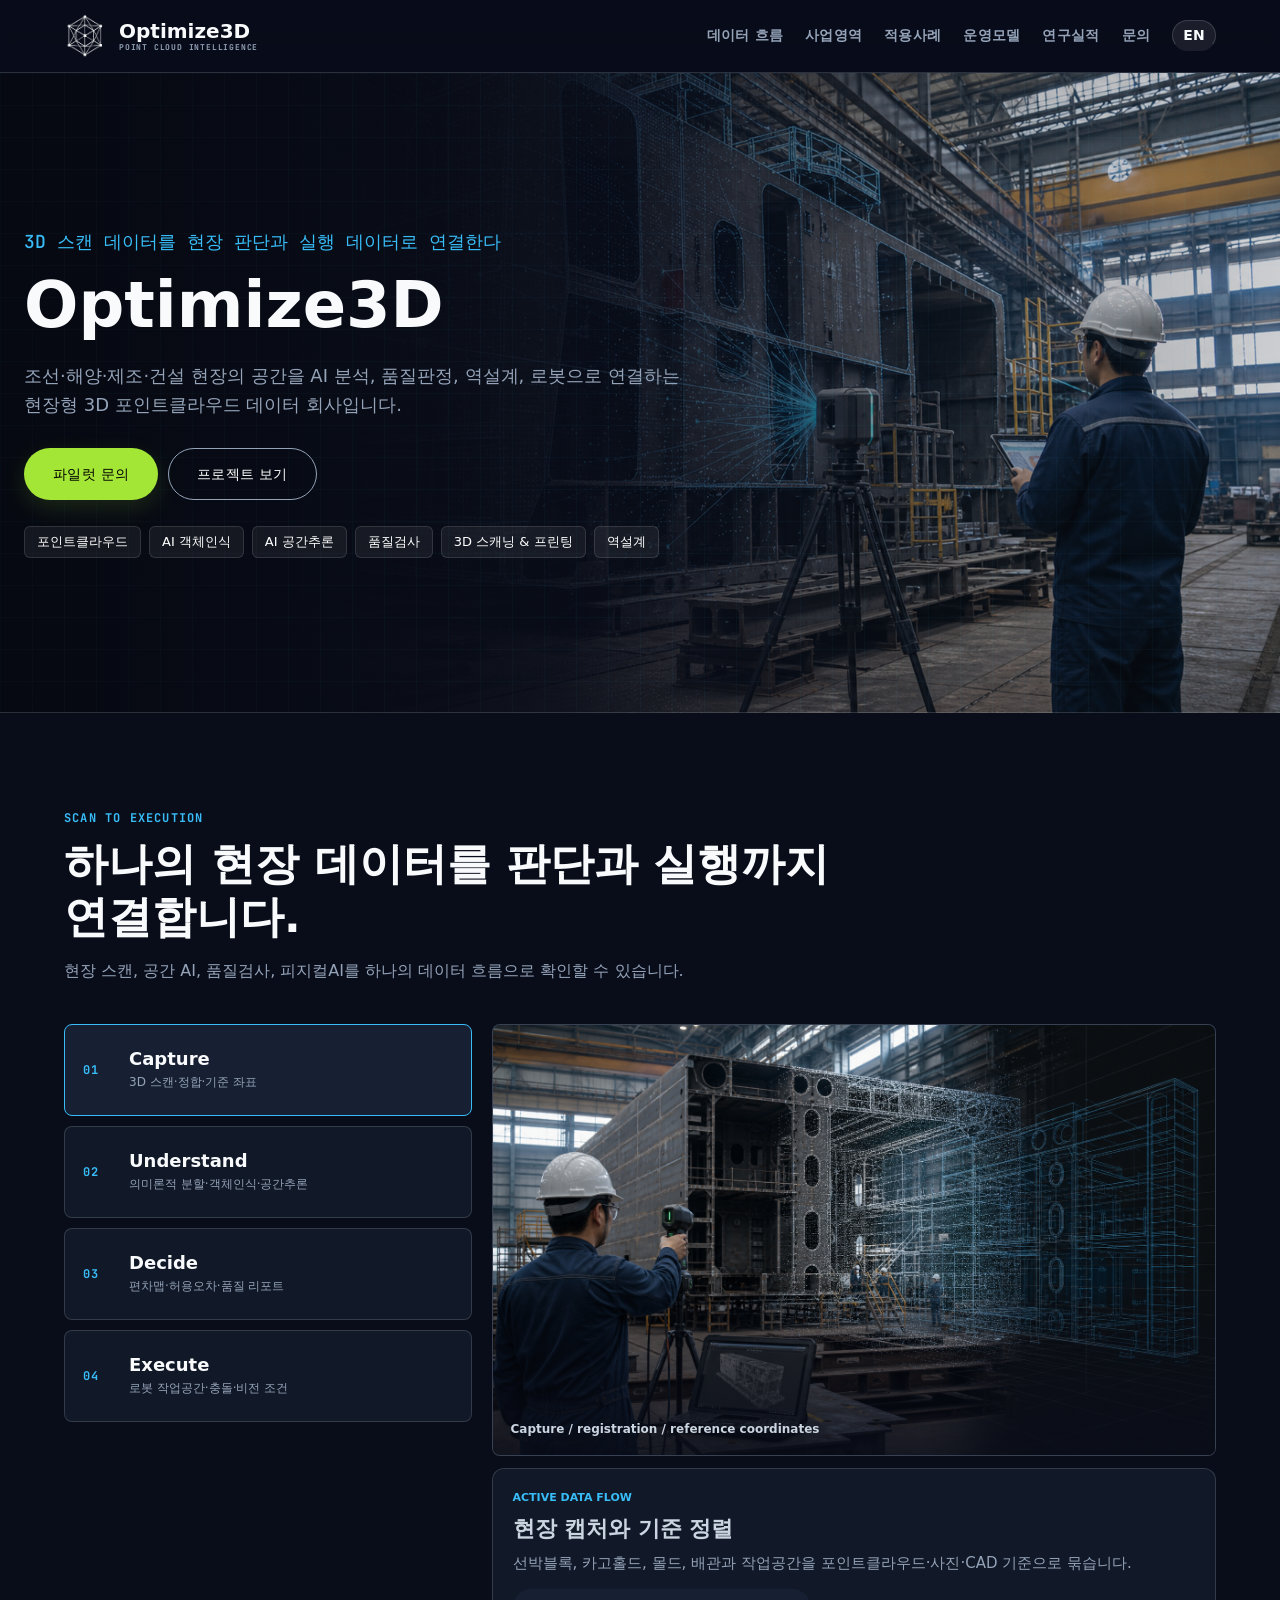
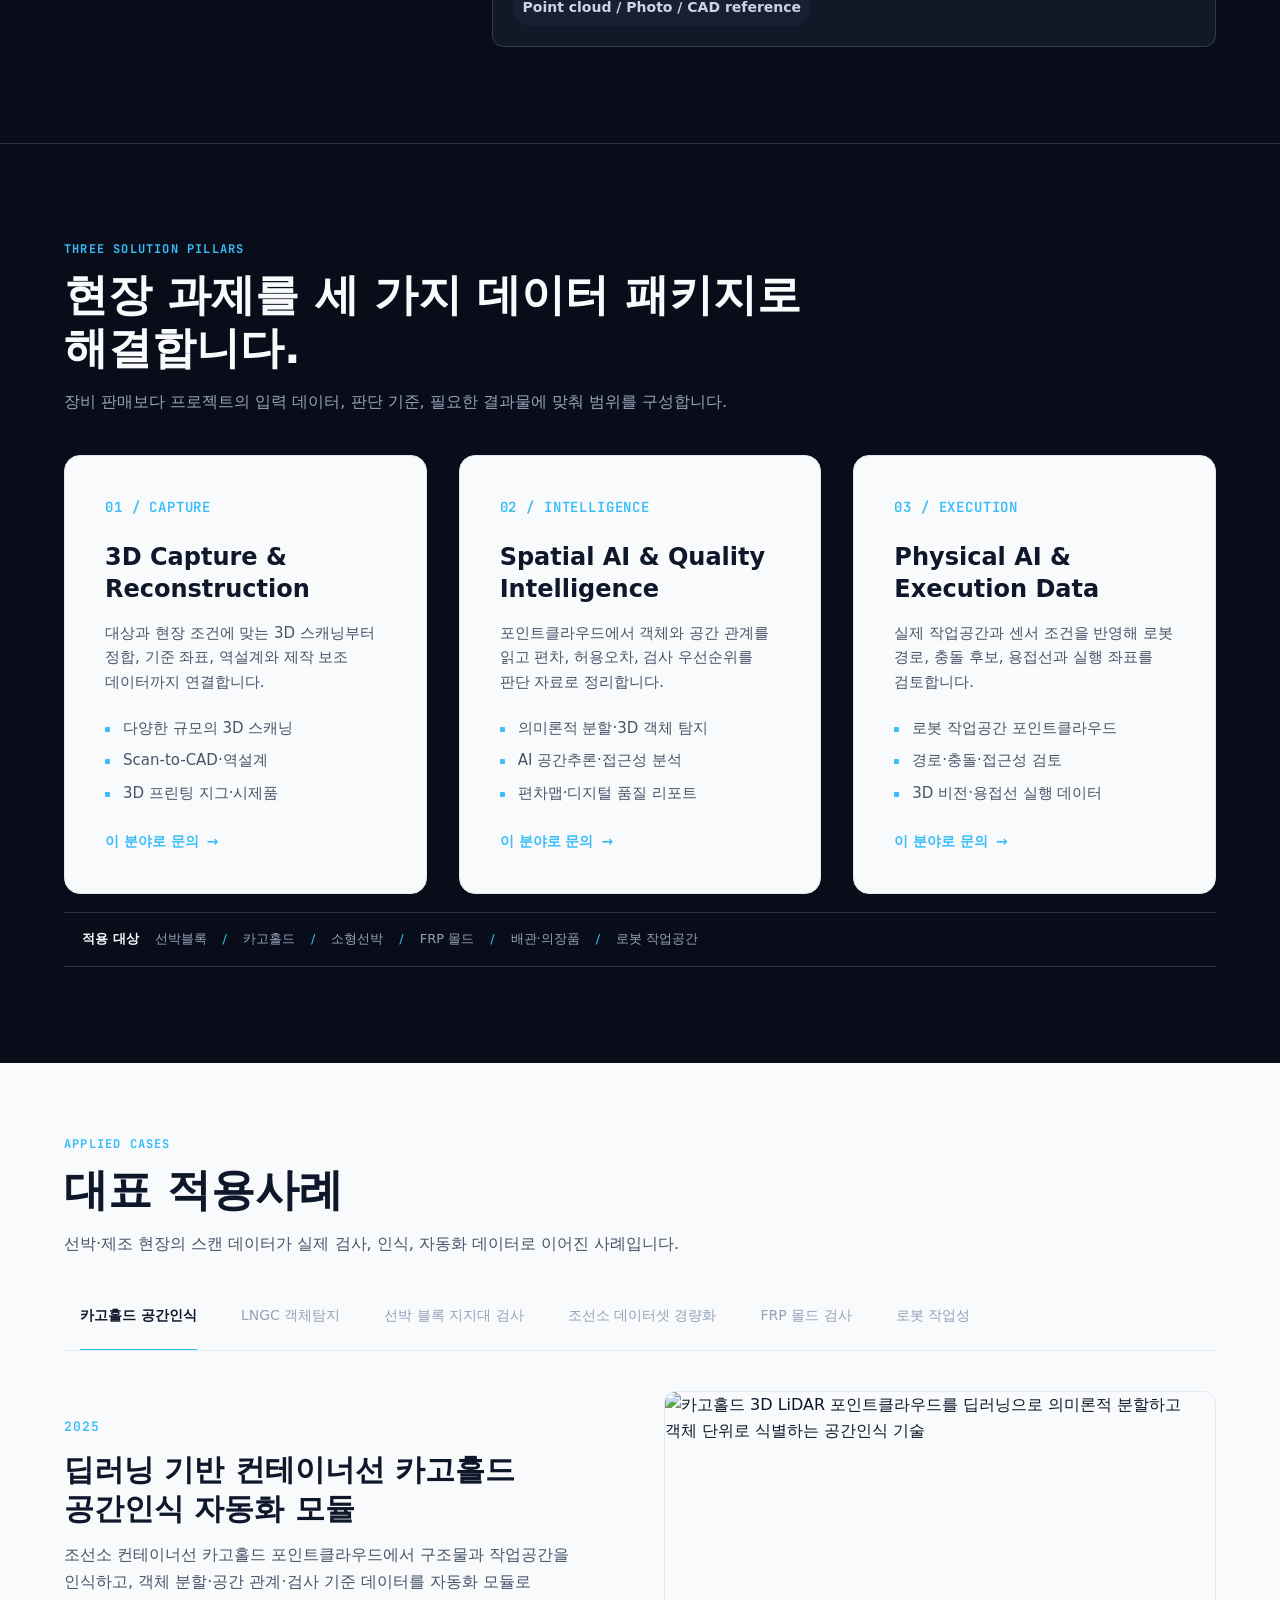
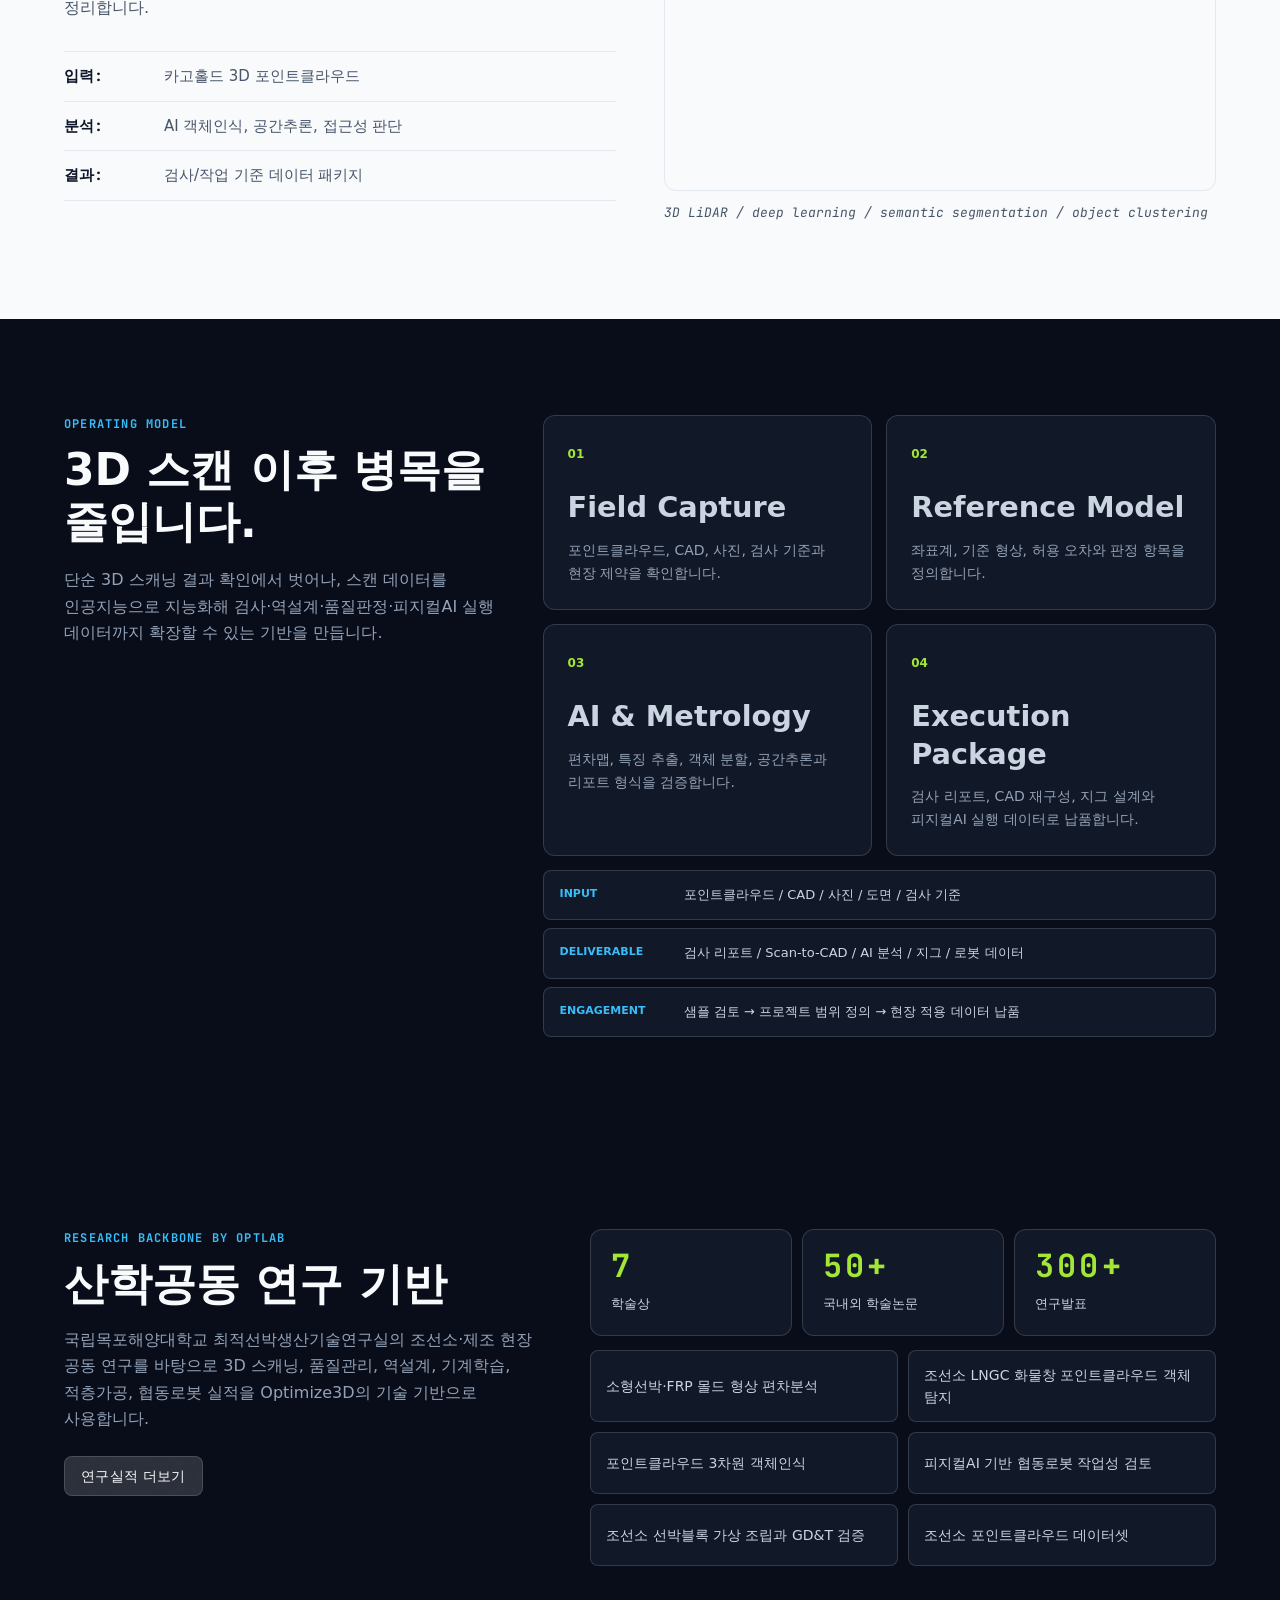
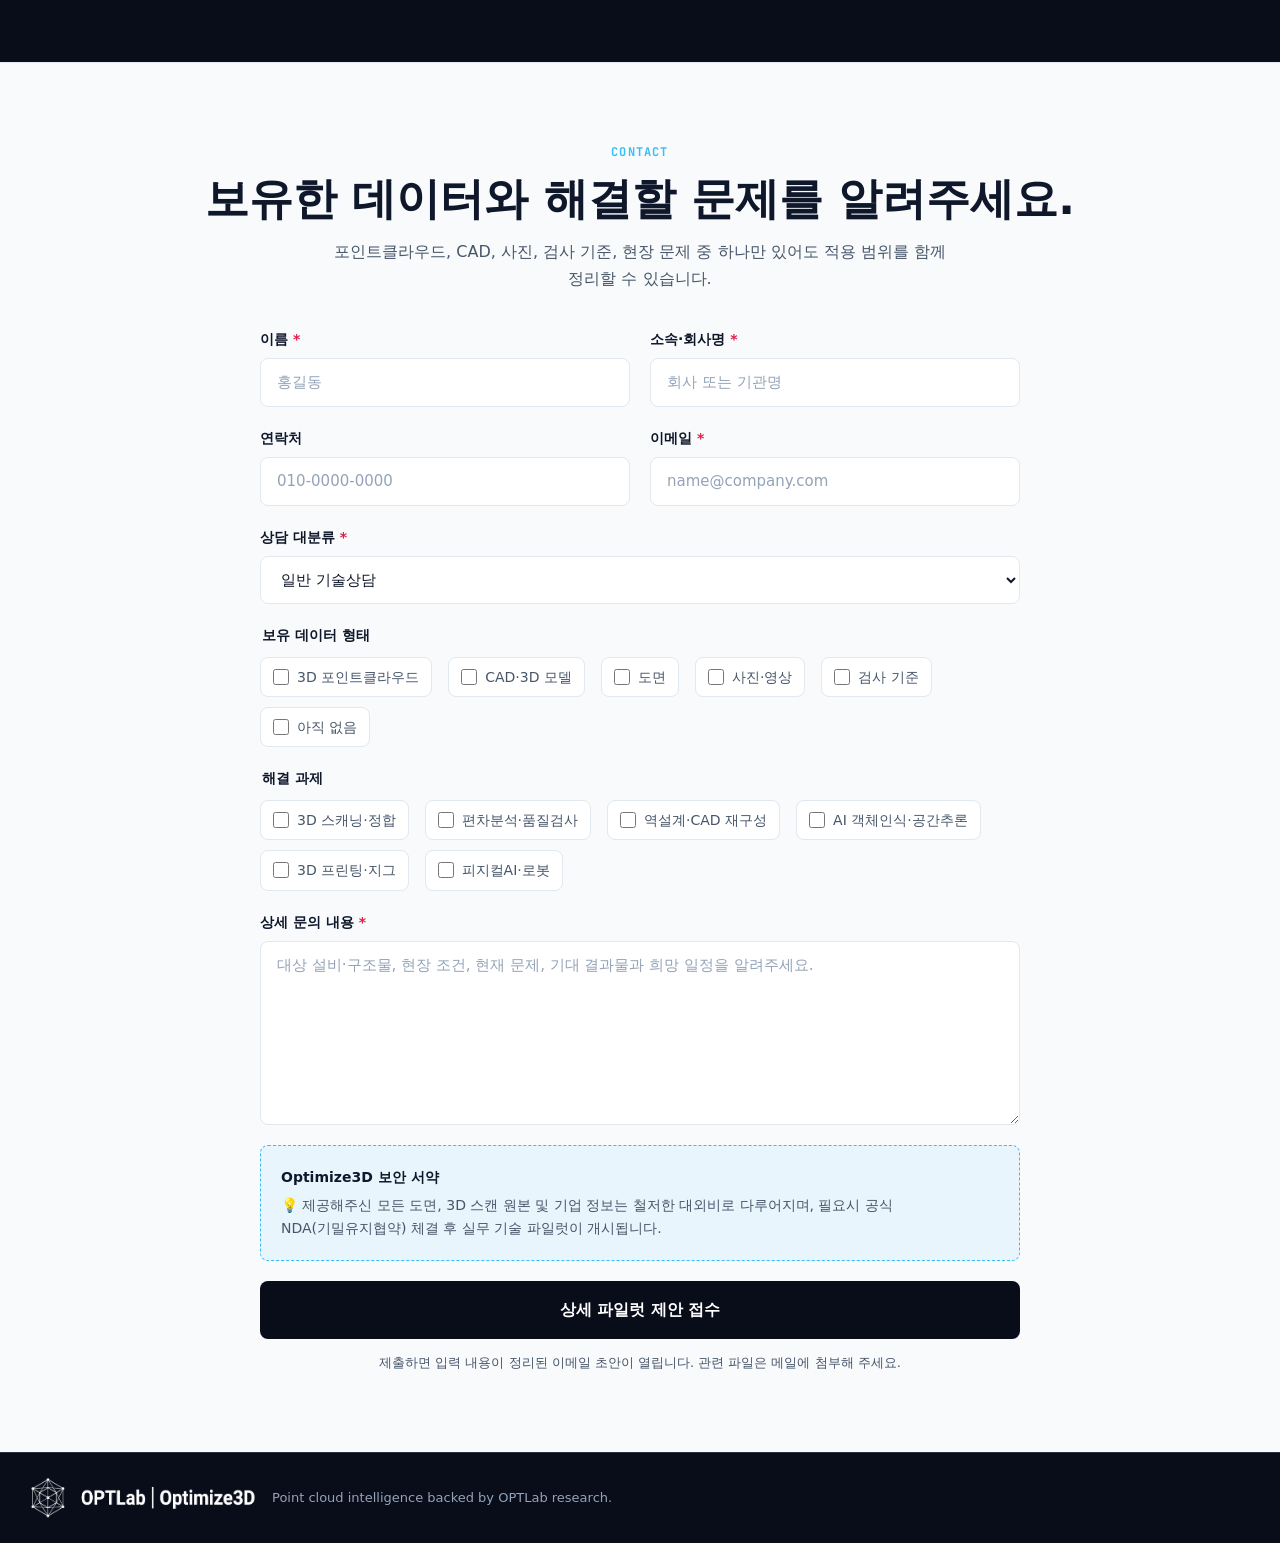
==== commit 51de9769: "Refine case content and visuals" ====
--- a/index.html
+++ b/index.html
@@ -18,7 +18,7 @@
   <meta property="og:image" content="https://optimize3d.github.io/homepage/assets/images/generated/hero-shipyard-pointcloud-v2.png">
   <meta name="twitter:card" content="summary_large_image">
   <link rel="icon" href="assets/brand/favicon.svg" type="image/svg+xml">
-  <link rel="stylesheet" href="assets/css/styles.css?v=20260713e">
+  <link rel="stylesheet" href="assets/css/styles.css?v=20260716a">
   <script type="application/ld+json">
     {
       "@context": "https://schema.org",
@@ -214,6 +214,8 @@
       <div class="case-tabs" role="tablist" aria-label="대표 적용사례">
         <button id="case-tab-cargo" type="button" role="tab" aria-selected="true" aria-controls="case-cargo" data-tab-target="case-cargo">카고홀드 공간인식</button>
         <button id="case-tab-lngc" type="button" role="tab" aria-selected="false" aria-controls="case-lngc" data-tab-target="case-lngc">LNGC 객체탐지</button>
+        <button id="case-tab-support" type="button" role="tab" aria-selected="false" aria-controls="case-support" data-tab-target="case-support">선박 블록 지지대 검사</button>
+        <button id="case-tab-lightweight" type="button" role="tab" aria-selected="false" aria-controls="case-lightweight" data-tab-target="case-lightweight">조선소 데이터셋 경량화</button>
         <button id="case-tab-mold" type="button" role="tab" aria-selected="false" aria-controls="case-mold" data-tab-target="case-mold">FRP 몰드 검사</button>
         <button id="case-tab-robot" type="button" role="tab" aria-selected="false" aria-controls="case-robot" data-tab-target="case-robot">로봇 작업성</button>
       </div>
@@ -232,8 +234,8 @@
             </ul>
           </div>
           <figure class="case-visual">
-            <img src="assets/images/applied/indoor-spatial-ai.jpg" alt="포인트클라우드를 의미론적 공간과 객체 단위로 분할하는 AI 분석 사례" loading="lazy" decoding="async">
-            <figcaption>Semantic parsing / object classification / density reasoning</figcaption>
+            <img class="is-diagram" src="assets/images/applied/cargo-hold-spatial-perception.jpg" alt="카고홀드 3D LiDAR 포인트클라우드를 딥러닝으로 의미론적 분할하고 객체 단위로 식별하는 공간인식 기술" loading="lazy" decoding="async">
+            <figcaption>3D LiDAR / deep learning / semantic segmentation / object clustering</figcaption>
           </figure>
         </article>
         <article class="case-panel tab-panel" id="case-lngc" role="tabpanel" aria-labelledby="case-tab-lngc" hidden>
@@ -250,8 +252,44 @@
             </ul>
           </div>
           <figure class="case-visual">
-            <img src="assets/images/generated/spatial-ai-shipyard-segmentation-v2.png" alt="조선소 포인트클라우드 객체 탐지와 의미론적 분할 시각화" loading="lazy" decoding="async">
+            <img class="is-diagram" src="assets/images/applied/lngc-cargo-hold-ai-detection.jpg" alt="LNGC 화물창 3D 스캔 데이터에서 AI로 구조물을 탐지하고 벽면 평탄도를 검사하는 과정" loading="lazy" decoding="async">
             <figcaption>3D object detection / semantic segmentation / post-processing</figcaption>
+          </figure>
+        </article>
+        <article class="case-panel tab-panel" id="case-support" role="tabpanel" aria-labelledby="case-tab-support" hidden>
+          <div class="case-copy">
+            <div class="case-summary">
+              <time>2026</time>
+              <h3>선박 블록 지지대 설치 정확도 검사</h3>
+              <p>선박 블록 하부 포인트클라우드에서 지지대를 분할·추출하고, 기준 배치와 비교해 설치 편차를 검사합니다.</p>
+            </div>
+            <ul class="case-specs">
+              <li><strong>입력</strong><span>선박 블록 하부 3D LiDAR 스캔</span></li>
+              <li><strong>분석</strong><span>PointVector 분할, DBSCAN·RANSAC 후처리</span></li>
+              <li><strong>결과</strong><span>지지대 위치·높이 및 설치 편차</span></li>
+            </ul>
+          </div>
+          <figure class="case-visual">
+            <img class="is-diagram" src="assets/images/applied/ship-block-support-inspection.jpg" alt="선박 블록 하부 포인트클라우드에서 지지대를 분할하고 위치와 이상치를 검사하는 딥러닝 분석 과정" loading="lazy" decoding="async">
+            <figcaption>PointVector / DBSCAN / RANSAC / support installation accuracy · <a href="https://doi.org/10.3744/SNAK.2026.63.3.191" target="_blank" rel="noopener noreferrer">대한조선학회 논문 보기</a></figcaption>
+          </figure>
+        </article>
+        <article class="case-panel tab-panel" id="case-lightweight" role="tabpanel" aria-labelledby="case-tab-lightweight" hidden>
+          <div class="case-copy">
+            <div class="case-summary">
+              <time>2025</time>
+              <h3>위상-기하 특징 증강 조선소 환경 데이터셋 경량화</h3>
+              <p>대용량 선박 블록·조선소 포인트클라우드에서 위상적으로 중요한 구조와 기하학적 국부 특징을 추출해 데이터 규모를 줄이고, 딥러닝 객체탐지에 필요한 형상 정보와 성능을 유지하는 경량 데이터셋을 구성했습니다.</p>
+            </div>
+            <ul class="case-specs">
+              <li><strong>입력</strong><span>대용량 선박 블록·조선소 환경 3D 포인트클라우드</span></li>
+              <li><strong>분석</strong><span>TDA 지속적 호몰로지, FPFH 기하 특징 추출·특징 증강</span></li>
+              <li><strong>결과</strong><span>형상 품질과 객체탐지 성능을 유지하는 경량 학습 데이터셋</span></li>
+            </ul>
+          </div>
+          <figure class="case-visual">
+            <img class="is-diagram" src="assets/images/applied/shipyard-dataset-lightweighting.jpg" alt="FPFH 기하 특징과 TDA 위상 특징을 결합한 조선소 포인트클라우드 데이터셋 경량화 및 객체 추론 구조" loading="lazy" decoding="async">
+            <figcaption>TDA / persistent homology / FPFH / feature augmentation · <a href="https://doi.org/10.3744/SNAK.2025.62.6.373" target="_blank" rel="noopener noreferrer">TDA 논문</a> · <a href="https://doi.org/10.3744/SNAK.2025.62.5.280" target="_blank" rel="noopener noreferrer">FPFH 논문</a></figcaption>
           </figure>
         </article>
         <article class="case-panel tab-panel" id="case-mold" role="tabpanel" aria-labelledby="case-tab-mold" hidden>
